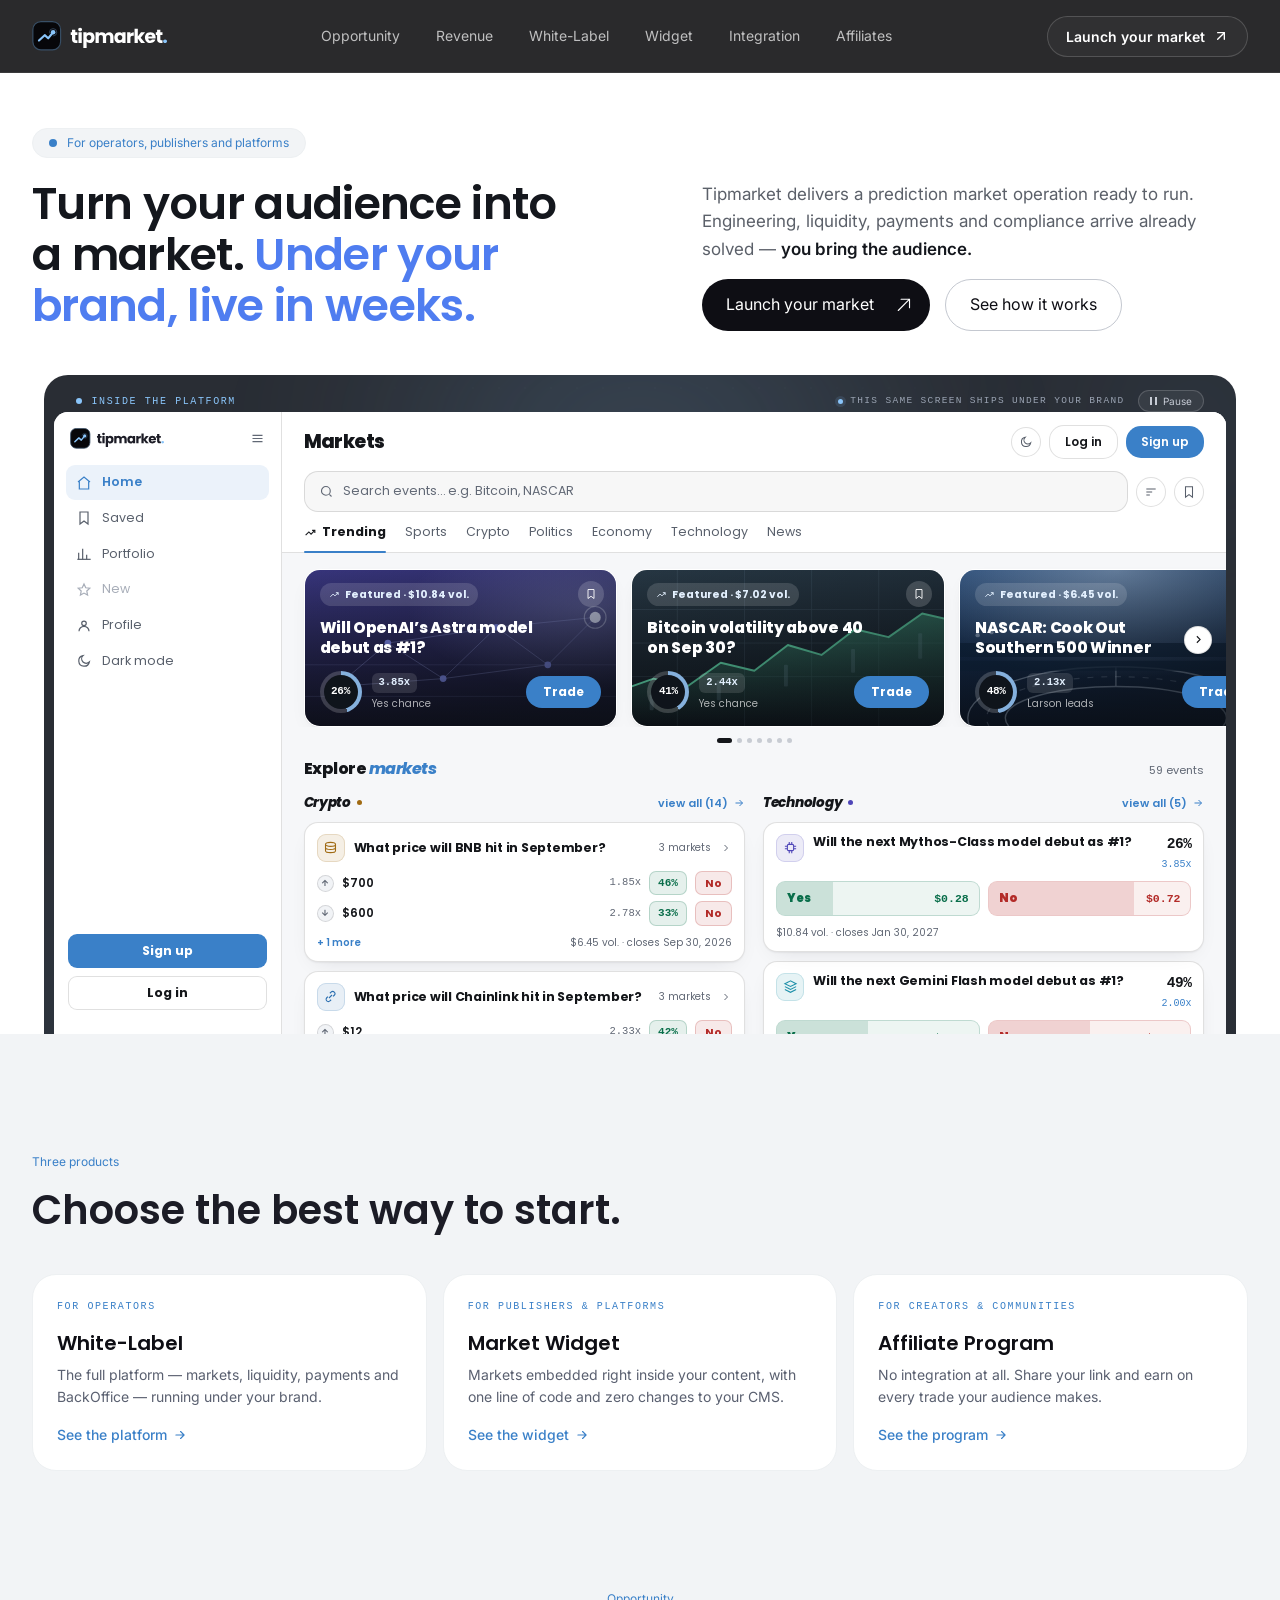
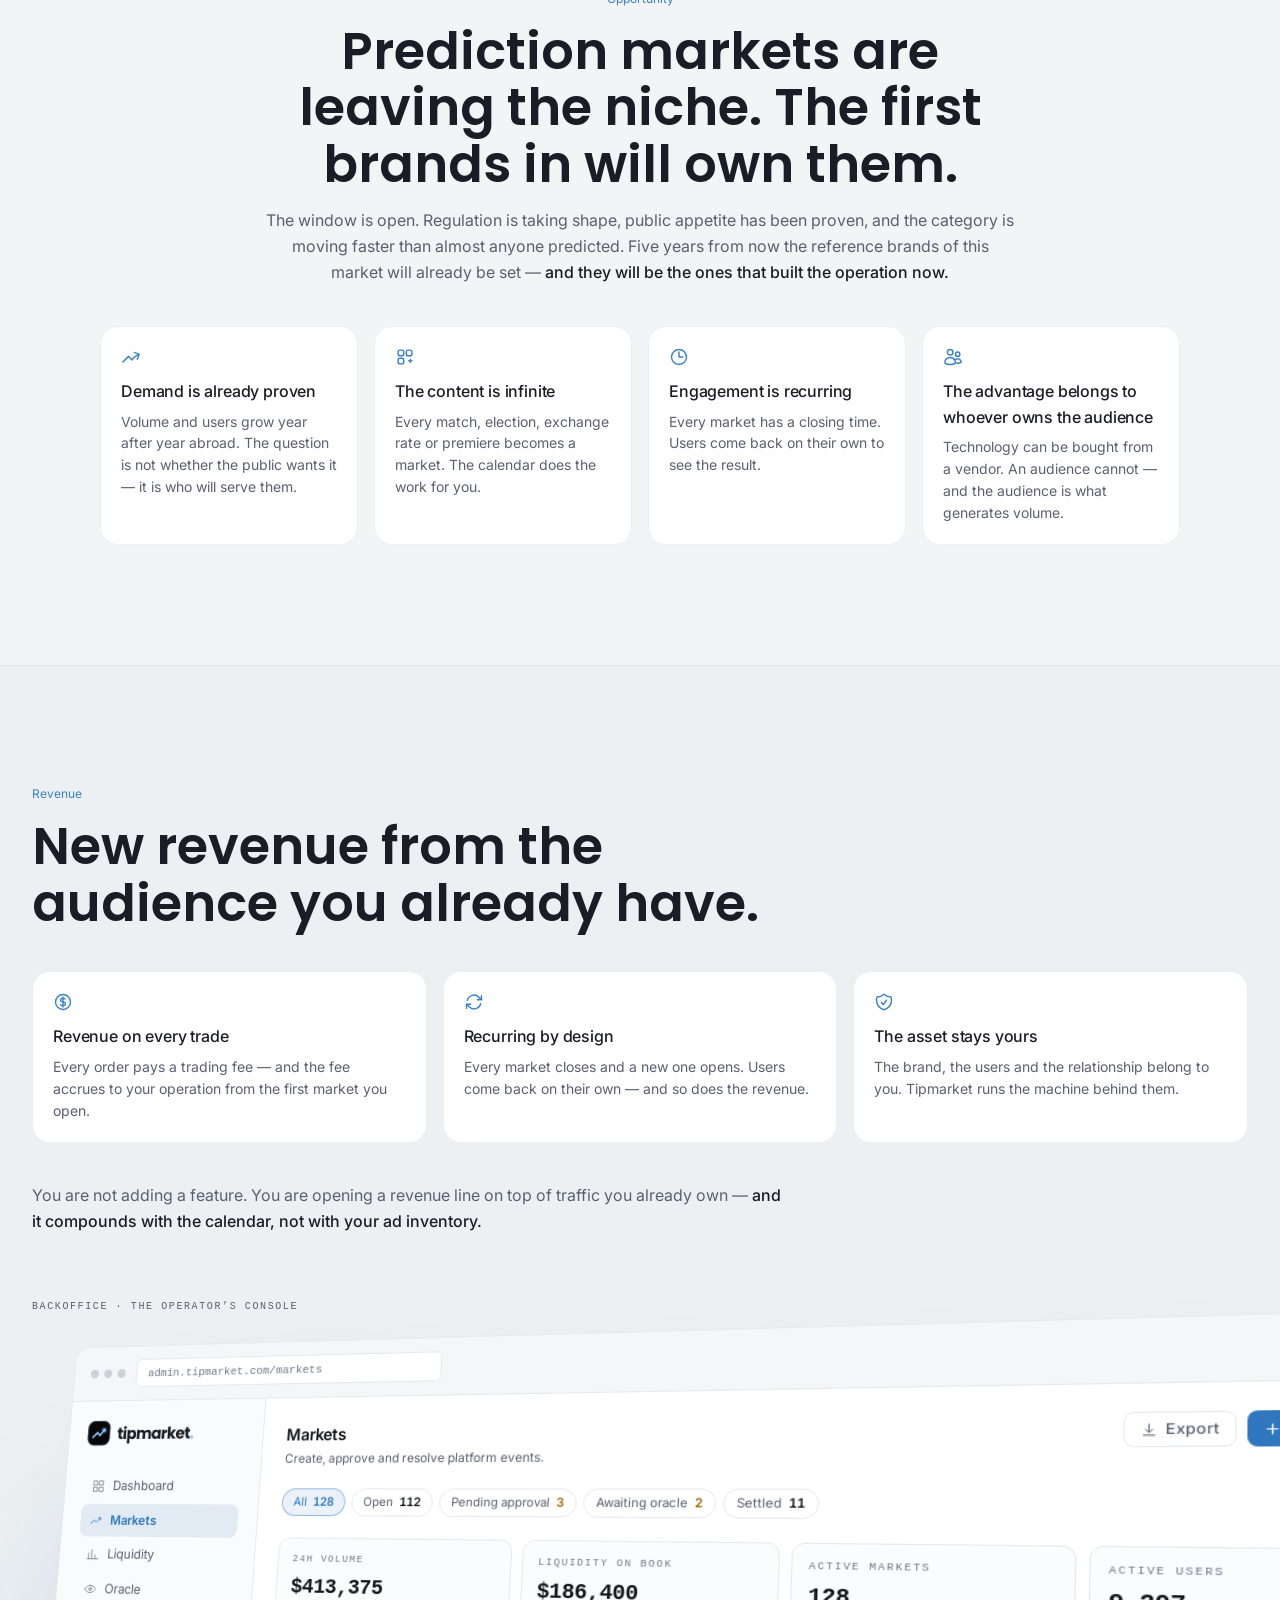
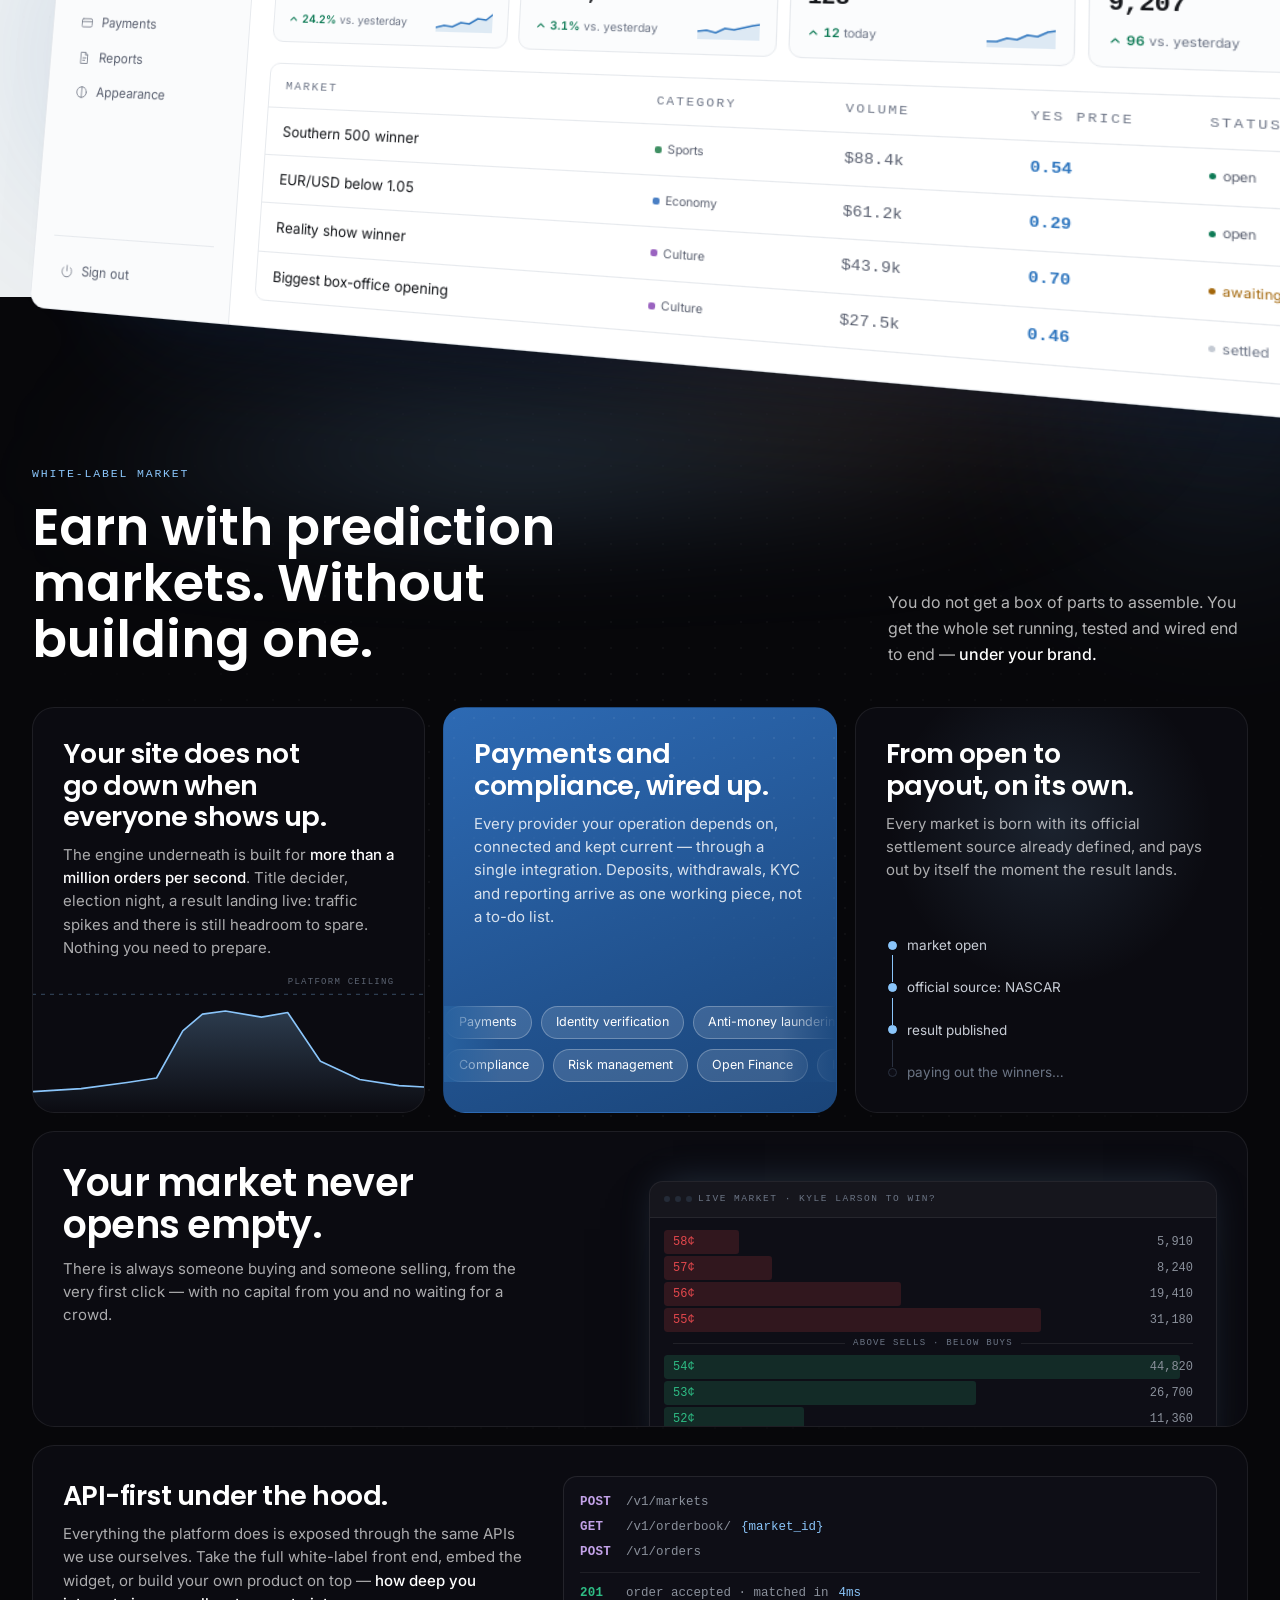
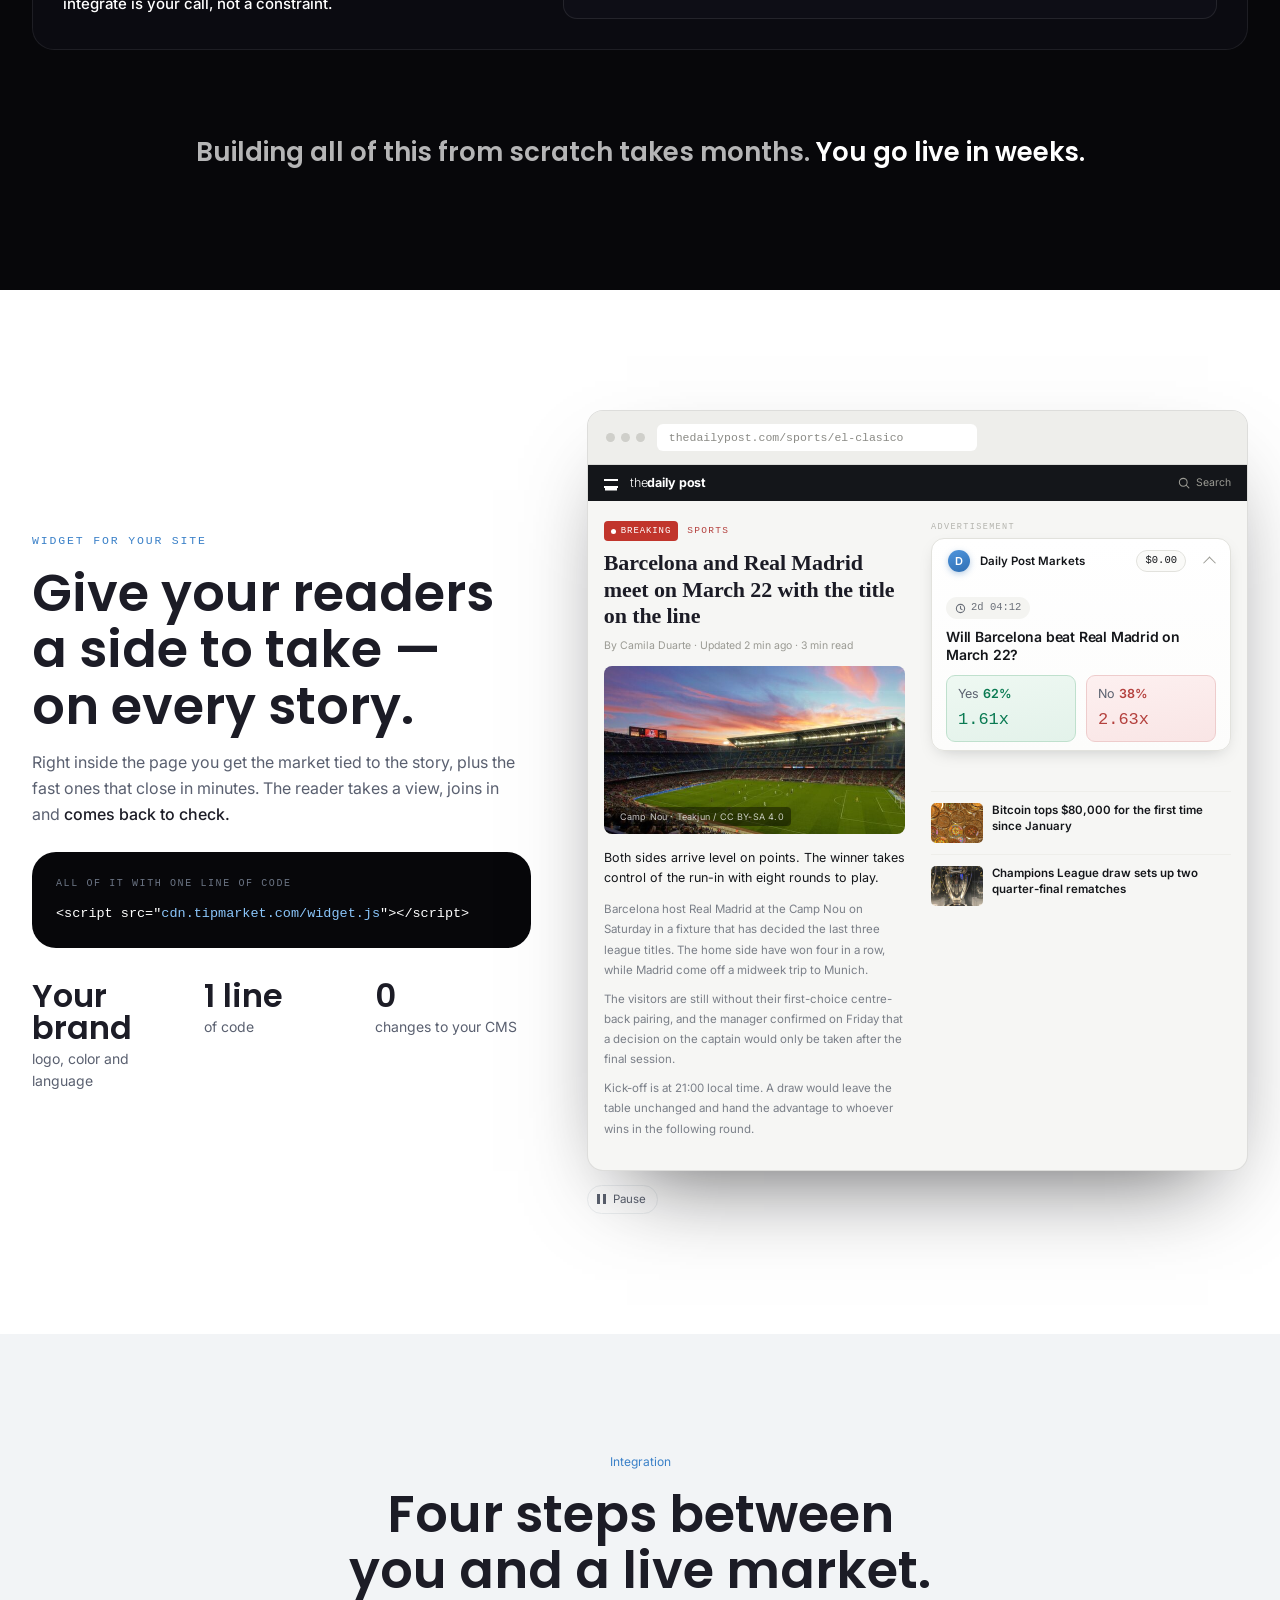
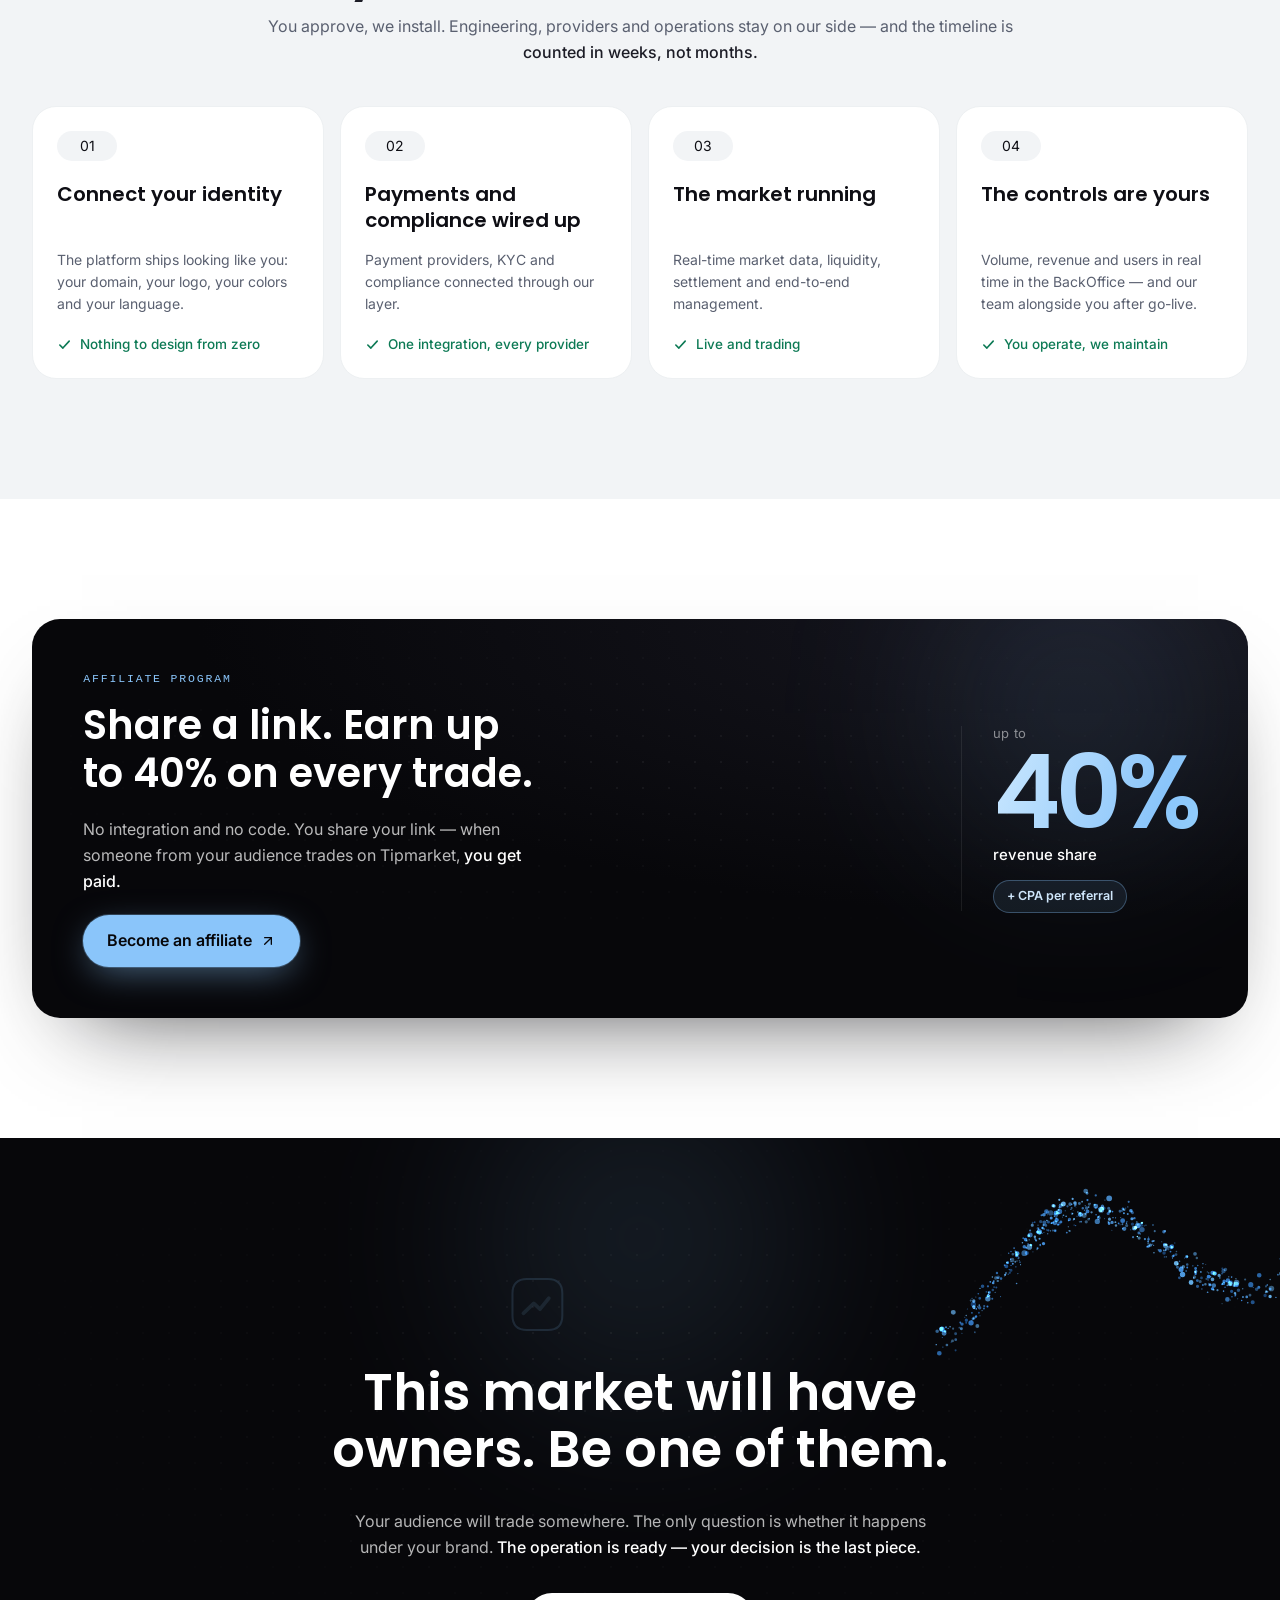
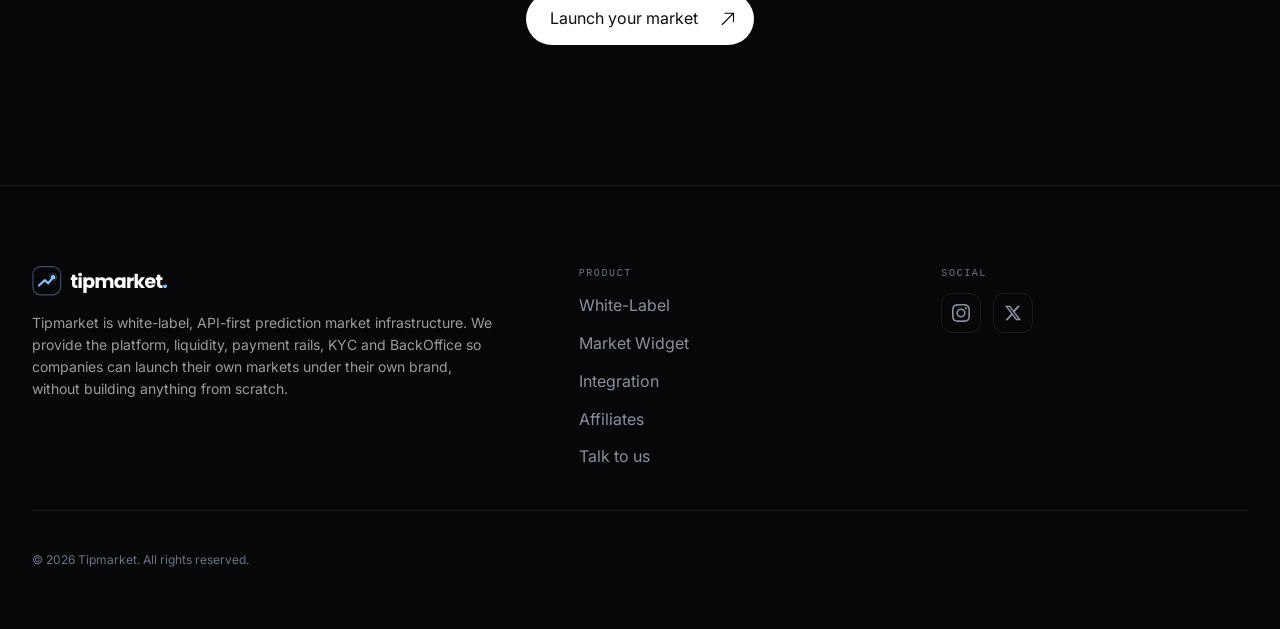
==== index.html @ d1e96ba6 "Make the quick trade the card's back face, and flip it Two things wrong, both of my making.  It was " ====
<!DOCTYPE html>
<html lang="en" data-page="home">
<head>
<meta charset="utf-8">
<meta name="viewport" content="width=device-width, initial-scale=1.0">
<title>Tipmarket — Turn your audience into a market, under your brand</title>
<meta name="description" content="Tipmarket is white-label, API-first prediction market infrastructure. Platform, liquidity, payments, KYC and BackOffice ready for you to launch your own markets under your brand.">
<meta name="theme-color" content="#07070a">
<link rel="icon" href="assets/logo-mark.svg" type="image/svg+xml">
<link rel="alternate icon" href="assets/logo-mark.png">

<!-- ═══════════════════════════════════════════════════════════════════
     RUNTIME — the exact assets the design system ships with
     · Tailwind 3.4.17  · Plus Jakarta Sans  · Multima (base.css)
     · base.css / base.js  (.cta-btn .btn-outline .label
       [data-reveal] .hiw-glow-* pills-left/right)
   ═══════════════════════════════════════════════════════════════════ -->
<script src="assets/tailwind.js"></script>
<link rel="preconnect" href="https://fonts.googleapis.com">
<link rel="preconnect" href="https://fonts.gstatic.com" crossorigin>
<link rel="stylesheet" href="assets/fonts.css">
<!-- tipografia 1:1 com o artefato v2 (Poppins nos titulos, Inter nos textos) — mesma dupla da quebra 1, agora cobrindo a pagina inteira -->
<link rel="stylesheet" href="https://fonts.googleapis.com/css2?family=Poppins:wght@500;600;700;800&family=Inter:wght@400;500;600&display=swap">
<script>
  tailwind.config = {
    theme: {
      extend: {
        colors: {
          void:   '#0e0e14',
          ink:    '#1c1c26',
          signal: '#3a80c8',
          slate:  '#5a6070',
          haze:   '#f2f4f6',
          cloud:  '#edf0f2',
          stone:  '#c4c8d0',
          sky:    '#7eb8e8',
          mist:   '#c2daf0',
          frost:  '#e8f2fa',
          deep:   '#1a3a5c',
          ember:  '#e8904a',
          abyss:  '#07070a',
          beam:   '#8ac5fa',
          steel:  '#384f66',
          yes:    '#2ebd85',
          no:     '#e5484d'
        },
        fontFamily: {
          display: ['Poppins', 'Inter', 'Arial', 'sans-serif'],
          body:    ['Inter', '-apple-system', '"Segoe UI"', 'Roboto', 'Arial', 'sans-serif']
        }
      }
    }
  }
</script>
<link rel="stylesheet" href="assets/base.css">
<link rel="stylesheet" href="assets/site.css">
</head>
<body class="font-body">

<!-- ═══════════════════════════════════════════════════════════════════
     RAIL — rente às bordas sobre o fundo abyss. A orientação já correu
     nos numerais 01..05, os mesmos com que a página numera as quebras;
     eles saíram e o indicador de posição agora é só o rótulo: o da
     seção em que você está fica branco e ganha um fio embaixo. A
     profundidade de rolagem continua na aresta de baixo.
   ═══════════════════════════════════════════════════════════════════ -->
<header class="tm-topbar">
<div class="tm-topbar-inner max-w-[1280px] mx-auto px-6 md:px-8 flex items-center justify-between gap-6">
  <a class="tm-logo" href="index.html">
    <img src="assets/logo-white.svg" alt="Tipmarket" width="234" height="52">
  </a>

  <!-- o vão caiu de 8/10 para 6/9: com seis itens a fileira somava mais
       que os 960px úteis em 1024px exatos e o último saía por baixo da
       CTA. O scroll-spy monta os alvos a partir dos próprios hrefs
       (initTopbar em site.js), então o item novo se acende sozinho. -->
  <nav class="hidden lg:flex items-center gap-6 xl:gap-9 font-body" aria-label="Sections">
    <a class="tm-navlink" href="#opportunity"><span class="tm-navlink-label">Opportunity</span></a>
    <a class="tm-navlink" href="#revenue"><span class="tm-navlink-label">Revenue</span></a>
    <a class="tm-navlink" href="#b2b"><span class="tm-navlink-label">White-Label</span></a>
    <a class="tm-navlink" href="#widget"><span class="tm-navlink-label">Widget</span></a>
    <a class="tm-navlink" href="#integration"><span class="tm-navlink-label">Integration</span></a>
    <a class="tm-navlink" href="#affiliates"><span class="tm-navlink-label">Affiliates</span></a>
  </nav>

  <div class="flex items-center gap-3 flex-shrink-0">
    <a class="tm-railcta font-body group" href="contact.html">
      Launch your market
      <svg class="h-4 w-4 transition-transform duration-200 group-hover:-translate-y-0.5 group-hover:translate-x-0.5" fill="none" stroke="currentColor" stroke-width="2" stroke-linecap="round" stroke-linejoin="round" viewBox="0 0 24 24" aria-hidden="true"><path d="M7 17 17 7"></path><path d="M7 7h10v10"></path></svg>
    </a>
    <button id="hamburger" aria-label="Menu" class="lg:hidden flex items-center justify-center w-10 h-10 -mr-2">
      <img id="icon-bars" src="assets/icon-menu.svg" alt="Menu" class="w-5 h-5 brightness-0 invert">
      <svg id="icon-close" class="w-5 h-5 text-white hidden" fill="currentColor" viewBox="0 0 20 20" xmlns="http://www.w3.org/2000/svg"><path d="M6.28 5.22a.75.75 0 0 0-1.06 1.06L8.94 10l-3.72 3.72a.75.75 0 1 0 1.06 1.06L10 11.06l3.72 3.72a.75.75 0 1 0 1.06-1.06L11.06 10l3.72-3.72a.75.75 0 0 0-1.06-1.06L10 8.94 6.28 5.22Z"></path></svg>
    </button>
  </div>
</div>
<span class="tm-progress" id="tm-progress" aria-hidden="true"></span>
</header>

<!-- overflow-y-auto porque o sheet passou a ter sete linhas: sete × 78px
     mais os 112px de pt não cabem em telefone curto, e sem rolagem quem
     ficava para fora era justamente o CTA no pé. -->
<div id="mobile-menu" class="fixed inset-0 z-40 flex-col pt-28 px-6 gap-0 overflow-y-auto">
  <a class="tm-sheet-item" href="#opportunity" onclick="closeMobileMenu()"><span class="tm-sheet-label">Opportunity</span></a>
  <a class="tm-sheet-item" href="#revenue" onclick="closeMobileMenu()"><span class="tm-sheet-label">Revenue</span></a>
  <a class="tm-sheet-item" href="#b2b" onclick="closeMobileMenu()"><span class="tm-sheet-label">White-Label</span></a>
  <a class="tm-sheet-item" href="#widget" onclick="closeMobileMenu()"><span class="tm-sheet-label">Widget</span></a>
  <a class="tm-sheet-item" href="#integration" onclick="closeMobileMenu()"><span class="tm-sheet-label">Integration</span></a>
  <a class="tm-sheet-item" href="#affiliates" onclick="closeMobileMenu()"><span class="tm-sheet-label">Affiliates</span></a>
  <a class="tm-sheet-item" href="contact.html"><span class="tm-sheet-label v2-shiny">Launch your market</span></a>
</div>


<!-- ═══════════════════════════════════════════════════════════════════
     QUEBRA 1 · HERO — Pattern A (hero split, baseline-locked)
   ═══════════════════════════════════════════════════════════════════ -->
<section id="hero" class="relative w-full overflow-hidden bg-white">
<div class="max-w-[1280px] mx-auto px-6 md:px-8 flex flex-col relative z-10 w-full" style="padding-top:128px;">

  <div class="flex flex-col lg:flex-row gap-10 lg:gap-[80px] xl:gap-[124px] items-start lg:items-end">
    <div class="flex-1 flex flex-col gap-5">
      <span class="inline-flex items-center gap-2.5 self-start px-4 py-1.5 rounded-full border border-cloud bg-haze">
        <span class="ds-dot" style="background:#3a80c8;"></span>
        <span class="label">For operators, publishers and platforms</span>
      </span>
      <!-- sem nbsp: os dois "under your brand" travados por espaço fixo
           forçavam um trecho de 336px que não quebra. Isso cabe do desktop
           a ~384px, mas abaixo disso ele empurra a frase para fora da tela
           — sem barra de rolagem, porque o body corta com overflow-x:hidden.
           O trecho some inteiro em telas pequenas.
           text-wrap:balance já resolve a quebra sozinho, sem viúva. -->
      <h1 class="tm-hero-h1" style="text-wrap:balance;">
        Turn your audience into a market. <span class="hl">Under your brand, live in weeks.</span>
      </h1>
    </div>

    <div class="flex-1 flex flex-col gap-4">
      <p class="tm-hero-lede">
        Tipmarket delivers a prediction market operation ready to run.
        Engineering, liquidity, payments and compliance arrive already solved —
        <b>you bring the audience.</b>
      </p>
      <div class="flex flex-col md:flex-row gap-3 md:gap-[15px]">
        <a class="cta-btn flex items-center justify-center gap-3 bg-void text-white font-body text-[16px] leading-[1.62] pl-6 pr-2 h-[52px] rounded-full w-full md:w-auto" href="contact.html">
          Launch your market
          <span class="cta-icon"><img src="assets/icon-arrow-up-right.svg" alt="" class="w-[18px] h-[18px]"></span>
        </a>
        <a class="btn-outline flex items-center justify-center border border-stone text-void font-body text-[16px] leading-[1.62] px-6 h-[52px] rounded-full w-full md:w-auto" href="#integration">
          See how it works
        </a>
      </div>
    </div>
  </div>
</div>

<!-- 1.3 — o quadro: a frase virando demonstração.
     A tela real do produto (demo.372.one) no tema light, em escala 1:1.
     Ela não termina: é cortada em reta pela base do palco e a Quebra 2
     sobe por cima dela. Um fade diria "acabou aqui" — e o meu dizia isso
     justamente em cima do Sim/Não. Corte duro mais sobreposição diz
     "continua", que é o que a página de um produto realmente faz.

     O quadro roda a instância da própria Tipmarket: logo no lugar da
     marca e um azul só. Antes ele trocava de identidade a cada poucos
     segundos para encenar o white-label, e a legenda acima falava de
     "qualquer marca" porque a tela mostrava isso acontecendo. Sem a
     troca, a legenda passou a carregar a promessa em palavra — a
     imagem mostra o produto, a linha ao lado diz de quem ele pode ser.

     O que continua vivo são os números: preços, porcentagens e a rosca
     dos Featured andam sozinhos. É o que separa "produto rodando" de
     "captura de tela", e não depende de trocar de marca para existir. -->
<div class="tm-stage">
  <div class="tm-bezel">
    <div class="v2-aurora" aria-hidden="true" style="left:50%;margin-left:-520px;top:-180px;width:1040px;height:460px;opacity:.75;"></div>
    <div class="v2-aurora" aria-hidden="true" style="left:-220px;bottom:-200px;width:520px;height:520px;opacity:.28;"></div>
    <div class="v2-aurora" aria-hidden="true" style="right:-220px;top:-220px;width:520px;height:520px;opacity:.26;"></div>
    <div class="v2-grid-bg" aria-hidden="true"></div>

    <div class="tm-banner-head relative z-10">
      <span class="inline-flex items-center gap-2.5 tm-mono tm-eyebrow" style="color:#8ac5fa;font-size:10px;">
        <span class="ds-dot" style="width:6px;height:6px;"></span>Inside the platform
      </span>
      <!-- O controle mora aqui, e não sob o palco: embaixo dele a Quebra
           1.5 sobe 62px por cima (.tm-overlap) e engolia o botão — e a
           linha extra ainda roubava do corte a altura que ela ocupava.
           Na barra da moldura ele fica fora do quadro e sempre visível,
           que é o que o mesmo botão faz na Quebra 4. -->
      <span class="tm-banner-right">
        <span class="tm-banner-note tm-mono" aria-hidden="true">
          <i class="tm-banner-live"></i>this same screen ships under your brand
        </span>
        <button type="button" class="tm-app-ctl" id="tm-app-ctl" aria-label="Pause the walkthrough">
          <span>Pause</span>
        </button>
      </span>
    </div>

    <span class="sr-only">Silent looping walkthrough of the Tipmarket platform in the light theme, carrying Tipmarket’s own brand. It follows one user end to end: a passwordless log in with a six-digit code, a deposit that funds the balance, a quick trade taken straight from a market card, the full event screen with its price chart and order book, an order placed and filled, and finally the profile and the portfolio showing the open position. The sidebar, the header title and the balance persist across the journey. Yes is always green and No is always red.</span>

    <div class="tm-screen">
      <div class="tm-surface" aria-hidden="true">

      <!-- ── barra lateral ─────────────────────────────────────────── -->
      <aside class="tm-side">
        <div class="tm-side-brand">
          <img class="tm-side-logo" src="assets/logo-dark.svg" alt="" width="234" height="52">
          <span class="tm-side-burger">
            <svg viewBox="0 0 24 24" fill="none" stroke="currentColor" stroke-width="1.9"><path d="M4 7h16M4 12h16M4 17h16"/></svg>
          </span>
        </div>
        <nav class="tm-side-nav">
          <span class="tm-side-item is-on" data-nav="home">
            <svg viewBox="0 0 24 24" fill="none" stroke="currentColor" stroke-width="1.8"><path d="M3 10.5 12 3l9 7.5"/><path d="M5 9.5V21h14V9.5"/></svg><i>Home</i>
          </span>
          <span class="tm-side-item" data-nav="saved">
            <svg viewBox="0 0 24 24" fill="none" stroke="currentColor" stroke-width="1.8"><path d="M6 3h12v18l-6-4.5L6 21z"/></svg><i>Saved</i>
          </span>
          <span class="tm-side-item" data-nav="portfolio">
            <svg viewBox="0 0 24 24" fill="none" stroke="currentColor" stroke-width="1.8"><path d="M4 20V10"/><path d="M10 20V4"/><path d="M16 20v-7"/><path d="M22 20H2"/></svg><i>Portfolio</i>
          </span>
          <span class="tm-side-item is-dim">
            <svg viewBox="0 0 24 24" fill="none" stroke="currentColor" stroke-width="1.8"><path d="m12 3 2.6 5.6 6.1.8-4.5 4.2 1.2 6-5.4-3-5.4 3 1.2-6L3.3 9.4l6.1-.8z"/></svg><i>New</i>
          </span>
          <span class="tm-side-item" data-nav="profile">
            <svg viewBox="0 0 24 24" fill="none" stroke="currentColor" stroke-width="1.8"><circle cx="12" cy="8" r="3.4"/><path d="M4.5 20a7.5 7.5 0 0 1 15 0"/></svg><i>Profile</i>
          </span>
          <span class="tm-side-item">
            <svg viewBox="0 0 24 24" fill="none" stroke="currentColor" stroke-width="1.8"><path d="M20 13.5A8 8 0 1 1 10.5 4a6.5 6.5 0 0 0 9.5 9.5z"/></svg><i>Dark mode</i>
          </span>
        </nav>

        <!-- o produto ganhou os dois botões no pé da barra. O Sign up é
             o segundo lugar da tela onde a marca se pinta sozinha, então
             ele entra no repaint junto com o do cabeçalho.

             Depois do login este par sai e entra o rodapé de dinheiro:
             é de onde o depósito nasce no produto, e é o que o filme
             precisa ter à mão no segundo passo da jornada. -->
        <div class="tm-side-auth">
          <span class="tm-side-signup">Sign up</span>
          <span class="tm-side-login">Log in</span>
        </div>
        <div class="tm-side-money">
          <em>Available balance</em>
          <b id="tm-app-side-bal">$0.00</b>
          <div class="tm-money-btns">
            <span class="tm-money-dep" id="tm-app-dep">Deposit</span>
            <span class="tm-money-wd">Withdraw</span>
          </div>
        </div>
      </aside>

      <!-- ── coluna principal ──────────────────────────────────────── -->
      <div class="tm-main">

        <!-- A moldura é o que segura o filme. O título troca por cena e
             ganha a volta quando a cena é filha de outra; o par Log
             in/Sign up cede o lugar ao saldo depois do login. Nada disso
             é desenho de cada tela: é um só, mudando de estado. -->
        <div class="tm-main-head" id="tm-app-head">
          <span class="tm-app-back">
            <svg viewBox="0 0 24 24" fill="none" stroke="currentColor" stroke-width="2.2" stroke-linecap="round" stroke-linejoin="round"><path d="m14 6-6 6 6 6"/></svg>
          </span>
          <span class="tm-main-title" id="tm-app-title">Markets</span>
          <span class="tm-icon-btn">
            <svg viewBox="0 0 24 24" fill="none" stroke="currentColor" stroke-width="1.8"><path d="M20 13.5A8 8 0 1 1 10.5 4a6.5 6.5 0 0 0 9.5 9.5z"/></svg>
          </span>
          <span class="tm-app-anon">
            <span class="tm-btn-ghost">Log in</span>
            <span class="tm-btn-brand">Sign up</span>
          </span>
          <span class="tm-app-bal" id="tm-app-bal">
            <span class="tm-app-bal-txt">
              <em>Balance</em>
              <b id="tm-app-bal-v">$0.00</b>
            </span>
            <i>+</i>
          </span>
        </div>

        <!-- ── as cenas ────────────────────────────────────────────
             A Home é a que já existia; as outras entram abaixo dela, no
             mesmo palco, e o diretor (initAppDemo em site.js) troca qual
             está em cena. -->
        <div class="tm-app-scenes">

        <div class="tm-app-scene is-on" data-scene="home">
        <div class="tm-search-row">
          <div class="tm-search">
            <svg viewBox="0 0 24 24" fill="none" stroke="currentColor" stroke-width="1.8"><circle cx="11" cy="11" r="7"/><path d="m20 20-3.4-3.4"/></svg>
            Search events… e.g. Bitcoin, NASCAR
          </div>
          <span class="tm-icon-btn">
            <svg viewBox="0 0 24 24" fill="none" stroke="currentColor" stroke-width="1.8"><path d="M4 7h16M4 12h10M4 17h6"/></svg>
          </span>
          <span class="tm-icon-btn">
            <svg viewBox="0 0 24 24" fill="none" stroke="currentColor" stroke-width="1.8"><path d="M6 3h12v18l-6-4.5L6 21z"/></svg>
          </span>
        </div>

        <!-- as categorias têm cor própria e fixa: são semântica do produto,
             não identidade do operador -->
        <nav class="tm-tabs">
          <span class="tm-tab is-on">
            <svg viewBox="0 0 24 24" fill="none" stroke="currentColor" stroke-width="2"><path d="M3 17l6-6 4 4 7-7"/><path d="M15 8h5v5"/></svg>Trending
          </span>
          <span class="tm-tab">Sports</span>
          <span class="tm-tab">Crypto</span>
          <span class="tm-tab">Politics</span>
          <span class="tm-tab">Economy</span>
          <span class="tm-tab">Technology</span>
          <span class="tm-tab">News</span>
        </nav>

        <!-- ── cards Featured — o trilho premium acima de Explore ────
             O produto passou a rodar uma imagem de fundo ligada ao
             evento em cada card, e a antiga marca-d'água de globo virou
             a mesma coisa para todos eles. Aqui o fundo é vetorial e
             desenhado por evento: o mock inteiro é vetor feito à mão,
             então trocar por foto exigiria hospedar imagem e não deixaria
             o quadro mais verdadeiro. Se as fotos do produto entrarem em
             assets/, cada .tm-fcard-art vira um background-image.

             Os três têm arte. O estado claro do .tm-fcard continua no CSS
             porque é real — evento sem imagem cai no fundo do tema — mas
             não é o que a fileira mostra.                             -->
        <div class="tm-feat">

          <article class="tm-fcard tm-fcard--dark">
            <!-- rede de nós com um aceso: o mercado pergunta quem estreia
                 em #1, e o desenho mostra um ponto destacado no meio dos
                 outros. Abstrato de propósito — a marca citada no título
                 não entra como logo aqui pela mesma razão que escudo de
                 clube não entrava: reproduzir marca alheia no material
                 de venda sugere licenciamento que não existe. -->
            <svg class="tm-fcard-art" viewBox="0 0 340 158" preserveAspectRatio="xMidYMid slice" aria-hidden="true">
              <defs>
                <linearGradient id="tmArtA" x1="0" y1="0" x2="0" y2="1">
                  <stop offset="0" stop-color="#3a3782"/><stop offset="1" stop-color="#101020"/>
                </linearGradient>
                <radialGradient id="tmArtAg" cx="88%" cy="24%" r="54%">
                  <stop offset="0" stop-color="#b9c2ff" stop-opacity=".32"/>
                  <stop offset="1" stop-color="#b9c2ff" stop-opacity="0"/>
                </radialGradient>
              </defs>
              <rect width="340" height="158" fill="url(#tmArtA)"/>
              <rect width="340" height="158" fill="url(#tmArtAg)"/>
              <g stroke="#aeb8ff" stroke-width="1" opacity=".14" fill="none">
                <path d="M0 128h340"/><path d="M0 96h340"/>
              </g>
              <g stroke="#aeb8ff" stroke-width="1" opacity=".3" fill="none">
                <path d="M44 118 96 74 152 110 206 58 258 96 306 48"/>
                <path d="M44 118 152 110 258 96"/>
                <path d="M96 74 206 58 306 48"/>
              </g>
              <g fill="#7d88e8" opacity=".92">
                <circle cx="44" cy="118" r="3.4"/><circle cx="96" cy="74" r="3.4"/>
                <circle cx="152" cy="110" r="3.4"/><circle cx="206" cy="58" r="3.4"/>
                <circle cx="258" cy="96" r="3.4"/>
              </g>
              <circle cx="306" cy="48" r="11" fill="none" stroke="#dfe4ff" stroke-width="1.2" opacity=".45"/>
              <circle cx="306" cy="48" r="5.6" fill="#dfe4ff"/>
            </svg>
            <span class="tm-feat-pill">
              <svg viewBox="0 0 24 24" fill="none" stroke="currentColor" stroke-width="2"><path d="M3 17l6-6 4 4 7-7"/><path d="M15 8h5v5"/></svg>Featured · $10.84 vol.
            </span>
            <span class="tm-feat-save">
              <svg viewBox="0 0 24 24" fill="none" stroke="currentColor" stroke-width="1.8"><path d="M6 3h12v18l-6-4.5L6 21z"/></svg>
            </span>
            <h3 class="tm-fcard-q">Will OpenAI’s Astra model debut as #1?</h3>
            <div class="tm-fcard-foot">
              <span class="tm-gauge" id="tm-gauge-1">
                <i class="tm-mono" data-tick="26" data-pair="f1" data-arc="tm-gauge-1" data-suffix="%">26%</i>
              </span>
              <span class="tm-fcard-meta">
                <span class="tm-mult tm-mono">3.85x</span>
                <span class="tm-fcard-cap">Yes chance</span>
              </span>
              <span class="tm-fcard-cta">Trade</span>
            </div>
          </article>

          <article class="tm-fcard tm-fcard--dark">
            <svg class="tm-fcard-art" viewBox="0 0 340 158" preserveAspectRatio="xMidYMid slice" aria-hidden="true">
              <defs>
                <linearGradient id="tmArtC" x1="0" y1="0" x2="0" y2="1">
                  <stop offset="0" stop-color="#283946"/><stop offset="1" stop-color="#0c1116"/>
                </linearGradient>
                <linearGradient id="tmArtCf" x1="0" y1="0" x2="0" y2="1">
                  <stop offset="0" stop-color="#4fd39a" stop-opacity=".42"/>
                  <stop offset="1" stop-color="#4fd39a" stop-opacity="0"/>
                </linearGradient>
              </defs>
              <rect width="340" height="158" fill="url(#tmArtC)"/>
              <g stroke="#9dc0d6" stroke-width=".8" opacity=".15">
                <path d="M0 40h340M0 74h340M0 108h340"/>
                <path d="M58 0v158M126 0v158M194 0v158M262 0v158"/>
              </g>
              <path d="M0 122 34 110 68 118 102 94 136 102 170 76 204 86 238 60 272 68 306 44 340 52 340 158 0 158Z" fill="url(#tmArtCf)"/>
              <path d="M0 122 34 110 68 118 102 94 136 102 170 76 204 86 238 60 272 68 306 44 340 52" fill="none" stroke="#63e3b0" stroke-width="2" stroke-linejoin="round" stroke-linecap="round" opacity=".9"/>
              <g fill="#9dc0d6" opacity=".2">
                <rect x="30" y="126" width="4" height="16" rx="1"/>
                <rect x="98" y="112" width="4" height="20" rx="1"/>
                <rect x="166" y="96" width="4" height="22" rx="1"/>
                <rect x="234" y="80" width="4" height="24" rx="1"/>
                <rect x="302" y="64" width="4" height="26" rx="1"/>
              </g>
            </svg>
            <span class="tm-feat-pill">
              <svg viewBox="0 0 24 24" fill="none" stroke="currentColor" stroke-width="2"><path d="M3 17l6-6 4 4 7-7"/><path d="M15 8h5v5"/></svg>Featured · $7.02 vol.
            </span>
            <span class="tm-feat-save">
              <svg viewBox="0 0 24 24" fill="none" stroke="currentColor" stroke-width="1.8"><path d="M6 3h12v18l-6-4.5L6 21z"/></svg>
            </span>
            <h3 class="tm-fcard-q">Bitcoin volatility above 40 on Sep 30?</h3>
            <div class="tm-fcard-foot">
              <span class="tm-gauge" id="tm-gauge-2">
                <i class="tm-mono" data-tick="41" data-pair="f2" data-arc="tm-gauge-2" data-suffix="%">41%</i>
              </span>
              <span class="tm-fcard-meta">
                <span class="tm-mult tm-mono">2.44x</span>
                <span class="tm-fcard-cap">Yes chance</span>
              </span>
              <span class="tm-fcard-cta">Trade</span>
            </div>
          </article>

          <article class="tm-fcard tm-fcard--dark">
            <svg class="tm-fcard-art" viewBox="0 0 340 158" preserveAspectRatio="xMidYMid slice" aria-hidden="true">
              <defs>
                <linearGradient id="tmArtB" x1="0" y1="0" x2="0" y2="1">
                  <stop offset="0" stop-color="#1b3f6e"/><stop offset="1" stop-color="#0a1220"/>
                </linearGradient>
                <radialGradient id="tmArtBl" cx="50%" cy="0%" r="70%">
                  <stop offset="0" stop-color="#cfe6ff" stop-opacity=".5"/>
                  <stop offset="1" stop-color="#cfe6ff" stop-opacity="0"/>
                </radialGradient>
              </defs>
              <rect width="340" height="158" fill="url(#tmArtB)"/>
              <rect width="340" height="158" fill="url(#tmArtBl)"/>
              <!-- o campo virou oval de autódromo, e é quase a mesma
                   geometria: a elipse de fora continua sendo a borda, a
                   do meio deixou de ser o círculo central e virou o
                   miolo da pista, e a linha de meio-campo virou a linha
                   de chegada, cruzando a faixa no topo. Arquibancada e
                   refletores servem aos dois. -->
              <g fill="none" stroke="#d5e4f5" stroke-width="1.4" opacity=".42">
                <ellipse cx="170" cy="150" rx="150" ry="52"/>
                <ellipse cx="170" cy="150" rx="112" ry="32"/>
                <path d="M170 98v20"/>
              </g>
              <ellipse cx="170" cy="150" rx="131" ry="42" fill="none" stroke="#d5e4f5"
                       stroke-width="1.2" stroke-dasharray="6 8" opacity=".22"/>
              <g fill="#0c2038" opacity=".75">
                <path d="M0 74h340v14H0z"/><path d="M0 92h340v10H0z"/>
              </g>
              <g fill="#e9f3ff" opacity=".38">
                <circle cx="30" cy="66" r="2.2"/><circle cx="44" cy="63" r="2.2"/>
                <circle cx="296" cy="66" r="2.2"/><circle cx="310" cy="63" r="2.2"/>
              </g>
            </svg>
            <span class="tm-feat-pill">
              <svg viewBox="0 0 24 24" fill="none" stroke="currentColor" stroke-width="2"><path d="M3 17l6-6 4 4 7-7"/><path d="M15 8h5v5"/></svg>Featured · $6.45 vol.
            </span>
            <span class="tm-feat-save">
              <svg viewBox="0 0 24 24" fill="none" stroke="currentColor" stroke-width="1.8"><path d="M6 3h12v18l-6-4.5L6 21z"/></svg>
            </span>
            <h3 class="tm-fcard-q">NASCAR: Cook Out Southern 500 Winner</h3>
            <div class="tm-fcard-foot">
              <span class="tm-gauge" id="tm-gauge-3">
                <i class="tm-mono" data-tick="47" data-pair="f3" data-arc="tm-gauge-3" data-suffix="%">47%</i>
              </span>
              <span class="tm-fcard-meta">
                <span class="tm-mult tm-mono">2.13x</span>
                <span class="tm-fcard-cap">Larson leads</span>
              </span>
              <span class="tm-fcard-cta">Trade</span>
            </div>
          </article>

          <span class="tm-feat-next">
            <svg viewBox="0 0 24 24" fill="none" stroke="currentColor" stroke-width="2"><path d="m9 6 6 6-6 6"/></svg>
          </span>
        </div>

        <div class="tm-dots"><i class="is-on"></i><i></i><i></i><i></i><i></i><i></i><i></i></div>

        <div class="tm-explore">
          <span class="tm-explore-t">Explore <i data-brandword>markets</i></span>
          <span class="tm-explore-n">59 events</span>
        </div>

        <!-- Explore deixou de ser uma grade uniforme. O produto agora
             divide por categoria em colunas, cada uma com "view all", e
             usa dois tipos de card: evento agrupado, com uma linha por
             resultado possível, e mercado binário, com as duas faixas de
             preço. Os dois estão aqui porque a diferença entre eles é o
             argumento da seção — "todo mercado que seu cliente deseja"
             cobre desde jogo com três resultados até sim/não.

             A nota antiga dizia que o produto renderizava linhas de
             largura cheia e que o mock mostrava de propósito um desenho
             melhor. Isso deixou de ser verdade: o produto chegou lá.

             O ícone de cada card carrega a cor fixa da categoria
             (--cat-*). São elas que não se movem quando a marca se
             repinta.                                                 -->
        <div class="tm-cols">

          <!-- Cada evento leva o seu próprio ícone, não o da categoria:
               é o que faz uma lista de mercados parecer uma lista de
               coisas e não de rótulos. O rótulo da categoria continua
               existindo, no cabeçalho da coluna.

               Escudo de clube e logo de empresa ficam de fora de
               propósito. São marcas registradas, e reproduzi-las no
               material de venda da Tipmarket sugere um licenciamento
               que não existe.

               Os concorrentes tiveram uma passagem pintados nas cores do time;
               em avatar de 17px a cor virou bolinha berrante e roubava a
               linha inteira do resultado, que é o dado que importa. A
               inicial em cinza diz o mesmo sem competir.

               ── coluna: cripto — evento agrupado ───────────────────
               Era Esportes, e mudou por uma restrição de contagem: a
               regra é que mercado em destaque não se repete no Explore,
               e o painel tem três vagas de esporte (um Featured e duas
               aqui) para as duas corridas que a fonte traz. Duas não
               enchem três sem repetir uma.

               Então Esportes fica na vaga maior — o card Featured, que é
               onde ele vende mais — e a coluna passa a Cripto, que a
               fonte abastece de sobra e que lê igual em qualquer país.

               O tipo de card não muda de trabalho: continua sendo o
               evento agrupado, com uma linha por resultado. Só que os
               resultados agora são faixas de preço em vez de nomes, o
               que é como o próprio produto lista mercado de preço — e
               continua provando o que a seção precisa provar, que é a
               diferença entre "várias saídas" e "sim/não". -->
          <section class="tm-col">
            <header class="tm-col-head">
              <span class="tm-col-t" style="--cat:#a06a12;">Crypto<i></i></span>
              <span class="tm-col-all">view all (14)
                <svg viewBox="0 0 24 24" fill="none" stroke="currentColor" stroke-width="2"><path d="M5 12h14M13 6l6 6-6 6"/></svg>
              </span>
            </header>

            <article class="tm-ev">
              <header class="tm-ev-head">
                <span class="tm-card-icon" style="--cat:#a06a12">
                  <svg viewBox="0 0 24 24" fill="none" stroke="currentColor" stroke-width="1.7"><ellipse cx="12" cy="7" rx="8" ry="3.2"/><path d="M4 7v10c0 1.8 3.6 3.2 8 3.2s8-1.4 8-3.2V7"/><path d="M4 12c0 1.8 3.6 3.2 8 3.2s8-1.4 8-3.2"/></svg>
                </span>
                <h3 class="tm-ev-q">What price will BNB hit in September?</h3>
                <span class="tm-ev-n">3 markets</span>
                <svg class="tm-ev-chev" viewBox="0 0 24 24" fill="none" stroke="currentColor" stroke-width="2"><path d="m9 6 6 6-6 6"/></svg>
              </header>
              <div class="tm-ev-rows">
                <span class="tm-ev-row">
                  <i class="tm-ev-av">↑</i><b>$700</b>
                  <span class="tm-ev-mult tm-mono">1.85x</span>
                  <span class="tm-ev-y tm-mono" data-tick="47" data-pair="s1" data-suffix="%">47%</span>
                  <span class="tm-ev-n2">No</span>
                </span>
                <span class="tm-ev-row">
                  <i class="tm-ev-av">↓</i><b>$600</b>
                  <span class="tm-ev-mult tm-mono">2.78x</span>
                  <span class="tm-ev-y tm-mono" data-tick="32" data-pair="s2" data-suffix="%">32%</span>
                  <span class="tm-ev-n2">No</span>
                </span>
              </div>
              <footer class="tm-ev-foot">
                <span class="tm-ev-more">+ 1 more</span>
                <span>$6.45 vol. · closes Sep 30, 2026</span>
              </footer>
            </article>

            <article class="tm-ev">
              <header class="tm-ev-head">
                <span class="tm-card-icon" style="--cat:#2b6fb0">
                  <svg viewBox="0 0 24 24" fill="none" stroke="currentColor" stroke-width="1.7"><path d="M9.6 14.4 14.4 9.6"/><path d="M7.9 12.1 6 14a3.6 3.6 0 0 0 5.1 5.1l1.9-1.9"/><path d="M16.1 11.9 18 10a3.6 3.6 0 0 0-5.1-5.1L11 6.8"/></svg>
                </span>
                <h3 class="tm-ev-q">What price will Chainlink hit in September?</h3>
                <span class="tm-ev-n">3 markets</span>
                <svg class="tm-ev-chev" viewBox="0 0 24 24" fill="none" stroke="currentColor" stroke-width="2"><path d="m9 6 6 6-6 6"/></svg>
              </header>
              <div class="tm-ev-rows">
                <span class="tm-ev-row">
                  <i class="tm-ev-av">↑</i><b>$12</b>
                  <span class="tm-ev-mult tm-mono">2.33x</span>
                  <span class="tm-ev-y tm-mono" data-tick="41" data-pair="s3" data-suffix="%">41%</span>
                  <span class="tm-ev-n2">No</span>
                </span>
                <span class="tm-ev-row">
                  <i class="tm-ev-av">↓</i><b>$10</b>
                  <span class="tm-ev-mult tm-mono">2.61x</span>
                  <span class="tm-ev-y tm-mono" data-tick="36" data-pair="s4" data-suffix="%">36%</span>
                  <span class="tm-ev-n2">No</span>
                </span>
              </div>
              <footer class="tm-ev-foot">
                <span class="tm-ev-more">+ 1 more</span>
                <span>$4.03 vol. · closes Sep 30, 2026</span>
              </footer>
            </article>
          </section>

          <!-- ── coluna: tecnologia — mercado binário ───────────────
               Era Notícias, com desmatamento na Amazônia e Oscar de
               filme brasileiro. Virou Tecnologia porque é onde a fonte
               internacional é densa e onde o mercado é legível em
               qualquer país — "estreia em #1" não depende de saber quem
               joga nem que prêmio é. A coluna ao lado virou Cripto pelo
               motivo explicado lá; o argumento da seção é a diferença
               entre evento agrupado e binário, e isso continua de pé.

               Os dois cards aqui compartilham a moldura "estreia em #1"
               porque a fonte lista essa família de mercados assim mesmo,
               um por modelo. São mercados diferentes, com preços
               diferentes — o que a regra proíbe é o mesmo mercado
               aparecer em destaque e no Explore. -->
          <section class="tm-col">
            <header class="tm-col-head">
              <span class="tm-col-t" style="--cat:#4f46b8;">Technology<i></i></span>
              <span class="tm-col-all">view all (5)
                <svg viewBox="0 0 24 24" fill="none" stroke="currentColor" stroke-width="2"><path d="M5 12h14M13 6l6 6-6 6"/></svg>
              </span>
            </header>

            <!-- ── o card que o filme toca ─────────────────────────────
                 No produto o atalho é a CONTRACAPA deste card: ao tocar
                 no Yes o card gira no eixo Y e mostra o painel do outro
                 lado, na mesma vaga e na mesma largura. Por isso o painel
                 mora aqui dentro, e não solto sobre a superfície — solto,
                 ele flutuava por cima do card de baixo em vez de trocar
                 de lugar com este. Ver .tm-flip no CSS.              -->
            <div class="tm-flip" id="tm-app-flip">
              <div class="tm-flip-in">
                  <article class="tm-bin tm-flip-face">
                <header class="tm-bin-head">
                  <!-- chip, e não o logo de quem o mercado cita: o ícone
                       nomeia a categoria do evento, não a empresa -->
                  <span class="tm-card-icon" style="--cat:#4f46b8">
                    <svg viewBox="0 0 24 24" fill="none" stroke="currentColor" stroke-width="1.7"><rect x="7" y="7" width="10" height="10" rx="2"/><path d="M10 3v4M14 3v4M10 17v4M14 17v4M3 10h4M3 14h4M17 10h4M17 14h4"/></svg>
                  </span>
                  <h3 class="tm-bin-q">Will the next Mythos-Class model debut as #1?</h3>
                  <span class="tm-bin-pct">
                    <b class="tm-mono" data-tick="26" data-pair="n1" data-suffix="%">26%</b>
                    <i class="tm-mono">3.85x</i>
                  </span>
                </header>
                <div class="tm-bin-bars">
                  <span class="tm-bin-bar tm-bin-y">
                    <i class="tm-bin-fill" id="tm-fill-1"></i>
                    <b>Yes</b><span class="tm-mono" data-tick="0.26" data-format="cents" data-prefix="$" data-pair="b1" data-prob="tm-fill-1">$0.26</span>
                  </span>
                  <span class="tm-bin-bar tm-bin-n">
                    <i class="tm-bin-fill" id="tm-fill-2"></i>
                    <b>No</b><span class="tm-mono" data-mirror="b1" data-prefix="$">$0.74</span>
                  </span>
                </div>
                <footer class="tm-ev-foot">
                  <span>$10.84 vol. · closes Jan 30, 2027</span>
                </footer>
              </article>
              <div class="tm-qt tm-flip-back" id="tm-app-qt" aria-hidden="true">
                <div class="tm-qt-head">
                  <span class="tm-qt-q">Will the next Mythos-Class model debut as #1?</span>
                  <span class="tm-qt-x"><svg viewBox="0 0 24 24" fill="none" stroke="currentColor" stroke-width="2.4" stroke-linecap="round"><path d="M6 6l12 12M18 6 6 18"/></svg></span>
                </div>
                <div class="tm-qt-row">
                  <span class="tm-qt-side">Yes $0.26</span>
                  <span class="tm-inp tm-qt-amt" id="tm-app-qt-inp">
                    <span class="tm-cur">$</span><span class="tm-typed">5.00</span><i class="tm-caret"></i>
                  </span>
                  <span class="tm-qt-adds">
                    <span id="tm-app-qt-5">+5</span><span>+10</span><span>+50</span>
                  </span>
                </div>
                <div class="tm-qt-slider"><i id="tm-app-qt-fill"></i><b id="tm-app-qt-knob"></b></div>
                <div class="tm-qt-meta">
                  <span id="tm-app-qt-sh">19 shares · 3.85x</span>
                  <span>If right · <b id="tm-app-qt-win">$19.00</b></span>
                </div>
                <div class="tm-qt-btns">
                  <span class="tm-qt-cancel">Cancel</span>
                  <span class="tm-qt-confirm" id="tm-app-qt-ok">Confirm</span>
                </div>
                <div class="tm-qt-done">
                  <i><svg viewBox="0 0 24 24" fill="none" stroke="currentColor" stroke-width="3" stroke-linecap="round" stroke-linejoin="round"><path d="m5 13 4 4L19 7"/></svg></i>
                  <span>Filled · Yes, 19 shares</span>
                  <em>$5.00</em>
                </div>
              </div>
              </div>
            </div>

            <article class="tm-bin">
              <header class="tm-bin-head">
                <span class="tm-card-icon" style="--cat:#1c8fa8">
                  <svg viewBox="0 0 24 24" fill="none" stroke="currentColor" stroke-width="1.7"><path d="M12 3 3 7.5 12 12l9-4.5z"/><path d="M3 12.2 12 16.7l9-4.5"/><path d="M3 16.8 12 21.3l9-4.5"/></svg>
                </span>
                <h3 class="tm-bin-q">Will the next Gemini Flash model debut as #1?</h3>
                <span class="tm-bin-pct">
                  <b class="tm-mono" data-tick="50" data-pair="n2" data-suffix="%">50%</b>
                  <i class="tm-mono">2.00x</i>
                </span>
              </header>
              <div class="tm-bin-bars">
                <span class="tm-bin-bar tm-bin-y">
                  <i class="tm-bin-fill" id="tm-fill-3"></i>
                  <b>Yes</b><span class="tm-mono" data-tick="0.50" data-format="cents" data-prefix="$" data-pair="b2" data-prob="tm-fill-3">$0.50</span>
                </span>
                <span class="tm-bin-bar tm-bin-n">
                  <i class="tm-bin-fill" id="tm-fill-4"></i>
                  <b>No</b><span class="tm-mono" data-mirror="b2" data-prefix="$">$0.50</span>
                </span>
              </div>
              <footer class="tm-ev-foot">
                <span>— vol. · closes Jan 15, 2027</span>
              </footer>
            </article>
          </section>

        </div>

        </div><!-- /cena home -->

        <!-- ── cena: o evento aberto ──────────────────────────────────
             O mercado binário do produto. A pergunta é a mesma do card
             que a pessoa tocou na Home — o filme não troca de assunto no
             meio, senão o corte lê como slide e não como navegação.

             O trilho da direita é o único lugar da cena que aceita
             toque: é de lá que a ordem nasce.                        -->
        <div class="tm-app-scene" data-scene="event">
          <div class="tm-ev2">
            <div class="min-w-0">

              <div class="tm-ev2-t">
                <span class="tm-card-icon" style="--cat:#4f46b8">
                  <svg viewBox="0 0 24 24" fill="none" stroke="currentColor" stroke-width="1.7"><rect x="7" y="7" width="10" height="10" rx="2"/><path d="M10 3v4M14 3v4M10 17v4M14 17v4M3 10h4M3 14h4M17 10h4M17 14h4"/></svg>
                </span>
                <div>
                  <span class="tm-kicker">Your call.</span>
                  <div class="tm-ev2-h">Will the next Mythos-Class model debut as #1?</div>
                  <div class="tm-ev2-meta">
                    <span class="ds-dot"></span><em>Technology</em>
                    <span>· $10.84 traded · closes Jan 30, 2027</span>
                  </div>
                </div>
              </div>

              <div class="tm-ev2-card">
                <div class="tm-ev2-px">
                  <strong>26%</strong>
                  <span class="tm-ev2-mult">3.85x</span>
                  <span class="tm-ev2-chips">
                    <span>Spread <b>$0.00</b></span>
                    <span>Liquidity <b>31 shares</b></span>
                  </span>
                </div>
                <div class="tm-ev2-sub">Yes chance · $0.26 per share</div>

                <div class="tm-ev2-tabs" id="tm-app-ev2tabs">
                  <span class="is-on" data-ev2tab="chart">Chart</span>
                  <span data-ev2tab="book" id="tm-app-book-tab">Order book</span>
                  <span data-ev2tab="activity">Activity</span>
                </div>

                <div class="tm-ev2-panel">
                  <!-- o gráfico desenha ao entrar: é a diferença entre um
                       preço que andou e um preço que está pintado ali -->
                  <div class="tm-ev2-view is-on" data-ev2view="chart">
                    <div class="tm-ev2-chart" id="tm-app-chart">
                      <svg viewBox="0 0 320 126" preserveAspectRatio="none" aria-hidden="true">
                        <line class="tm-ev2-grid" x1="0" y1="18" x2="320" y2="18"/>
                        <line class="tm-ev2-grid" x1="0" y1="53" x2="320" y2="53"/>
                        <line class="tm-ev2-grid" x1="0" y1="88" x2="320" y2="88"/>
                        <path class="tm-ev2-fill" d="M6 74 L74 43 L142 40 L210 86 L290 34 L290 120 L6 120 Z"/>
                        <path class="tm-ev2-line" pathLength="1" d="M6 74 L74 43 L142 40 L210 86 L290 34"/>
                        <circle class="tm-ev2-dot" cx="290" cy="34" r="4"/>
                      </svg>
                      <!-- o valor corrente vive na ponta da linha, no site -->
                      <span class="tm-ev2-now">Yes<b>26%</b></span>
                      <!-- o site rotula só as pontas -->
                      <div class="tm-ev2-xs">
                        <span>Aug 26</span><span>Sep 3</span>
                      </div>
                      <div class="tm-ev2-ranges">
                        <span>1H</span><span>1D</span><span class="is-on">1W</span><span>1M</span><span>ALL</span>
                      </div>
                    </div>
                  </div>

                  <div class="tm-ev2-view" data-ev2view="book">
                    <div class="tm-ev2-book-h">Tap a row to place a <b>limit order</b> at that price.</div>
                    <div class="tm-ev2-book-seg">
                      <span class="is-yes">Trade Yes</span>
                      <span class="is-no">Trade No</span>
                    </div>
                    <div class="tm-ev2-book">
                      <div class="tm-ev2-book-t">
                        <span class="ds-dot"></span>Sell orders (SELL)
                        <i class="tm-ev2-book-cv"></i>
                      </div>
                      <div class="tm-ev2-book-hd"><span>Price</span><span>Shares</span><span>Total</span></div>
                      <div class="tm-ev2-book-r"><i style="width:100%"></i><span>$0.45</span><span>4 shares</span><span>$9.70</span></div>
                      <div class="tm-ev2-book-r"><i style="width:81%"></i><span>$0.40</span><span>6 shares</span><span>$7.90</span></div>
                      <div class="tm-ev2-book-r"><i style="width:57%"></i><span>$0.35</span><span>8 shares</span><span>$5.50</span></div>
                      <div class="tm-ev2-book-r"><i style="width:28%"></i><span>$0.30</span><span>9 shares</span><span>$2.70</span></div>
                      <div class="tm-ev2-book-sp">Spread: $0.09</div>
                      <div class="tm-ev2-book-t is-bid">
                        <span class="ds-dot"></span>Buy orders (BID)
                        <i class="tm-ev2-book-cv"></i>
                      </div>
                      <div class="tm-ev2-book-hd"><span>Price</span><span>Shares</span><span>Total</span></div>
                      <div class="tm-ev2-book-r is-bid"><i style="width:29%"></i><span>$0.21</span><span>24 shares</span><span>$5.04</span></div>
                      <div class="tm-ev2-book-r is-bid"><i style="width:50%"></i><span>$0.06</span><span>62 shares</span><span>$8.76</span></div>
                      <div class="tm-ev2-book-r is-bid"><i style="width:100%"></i><span>$0.01</span><span>244 shares</span><span>$11.20</span></div>
                      <div class="tm-ev2-book-sp">Spread: $0.09</div>
                    </div>
                  </div>
                </div>
              </div>

              <!-- a rampa de vida do mercado: abre, fecha, resolve, paga.
                   É o que responde "e depois?" sem ninguém perguntar. -->
              <div class="tm-ev2-tl">
                <h5>Timeline</h5>
                <div><i></i><span><b>Market open</b><em>Trading enabled for everyone</em></span></div>
                <div><i></i><span><b>Close</b><em>Jan 30, 2027 — last orders</em></span></div>
                <div><i></i><span><b>Resolution</b><em>Official result published by curation</em></span></div>
                <div><i></i><span><b>Dispute window</b><em>24h to contest with a bond</em></span></div>
                <div><i></i><span><b>Payout</b><em>Winning shares pay $1.00</em></span></div>
              </div>
            </div>

            <div class="tm-ev2-rail">
              <h5>Place an order</h5>
              <p>Pick a side — you review before confirming.</p>
              <div class="tm-ev2-side is-yes" id="tm-app-ev2-yes">
                <strong>Yes</strong>
                <u><b>$10.00 → $38.00</b><em>est. if right</em></u>
              </div>
              <div class="tm-ev2-side is-no">
                <strong>No</strong>
                <u><b>$10.00 → $13.51</b><em>est. if right</em></u>
              </div>
              <div class="tm-ev2-facts">
                <div><em>Total volume</em><b>$10.84</b></div>
                <div><em>Closes</em><b>Jan 30, 2027</b></div>
                <div><em>Market type</em><b>Binary (Yes/No)</b></div>
              </div>
              <div class="tm-ev2-hint">
                <svg viewBox="0 0 24 24" fill="none" stroke="currentColor" stroke-width="1.9"><circle cx="12" cy="12" r="9"/><path d="M12 11v5M12 7.6v.9"/></svg>
                <span>Each share pays $1.00 if you are right. Price = probability; the multiplier is your payout per dollar.</span>
              </div>
            </div>
          </div>
        </div><!-- /cena evento -->

        <!-- ── cena: o perfil ─────────────────────────────────────────
             Curta de propósito. Ela existe no filme para provar duas
             coisas em três segundos: a conta é verificada por e-mail (o
             login sem senha fecha o ciclo) e os contadores já não estão
             em zero — o que a pessoa fez nos passos anteriores está
             registrado.                                              -->
        <div class="tm-app-scene" data-scene="profile">
          <div class="tm-prof">
            <div class="tm-prof-card">
              <span class="tm-prof-av">YA</span>
              <div>
                <span class="tm-kicker">your.account</span>
                <div class="tm-prof-mail">your@email.com</div>
                <div class="tm-prof-since">User since May 27, 2026</div>
                <span class="tm-prof-vf">
                  <svg viewBox="0 0 24 24" fill="none" stroke="currentColor" stroke-width="3" stroke-linecap="round" stroke-linejoin="round"><path d="m5 13 4 4L19 7"/></svg>
                  Email-verified account
                </span>
              </div>
            </div>

            <div class="tm-prof-stats">
              <div><b id="tm-app-st-pos">2</b><em>positions</em></div>
              <div><b id="tm-app-st-ord">2</b><em>orders</em></div>
              <div><b>0</b><em>saved</em></div>
            </div>

            <div class="tm-prof-list">
              <div>
                <span class="tm-prof-ic"><svg viewBox="0 0 24 24" fill="none" stroke="currentColor" stroke-width="1.8"><circle cx="12" cy="12" r="9"/><path d="M12 3v9h9"/></svg></span>
                <span><b>Portfolio &amp; statement</b><em>Positions, orders and activity</em></span>
                <span class="tm-prof-arw"><svg viewBox="0 0 24 24" fill="none" stroke="currentColor" stroke-width="2.2" stroke-linecap="round" stroke-linejoin="round"><path d="m10 6 6 6-6 6"/></svg></span>
              </div>
              <div>
                <span class="tm-prof-ic"><svg viewBox="0 0 24 24" fill="none" stroke="currentColor" stroke-width="1.8"><path d="M18 15V10a6 6 0 1 0-12 0v5l-2 3h16z"/><path d="M10 21h4"/></svg></span>
                <span><b>Notification preferences</b><em>Price, resolution and dispute alerts</em></span>
                <span class="tm-prof-arw"><svg viewBox="0 0 24 24" fill="none" stroke="currentColor" stroke-width="2.2" stroke-linecap="round" stroke-linejoin="round"><path d="m10 6 6 6-6 6"/></svg></span>
              </div>
              <div>
                <span class="tm-prof-ic"><svg viewBox="0 0 24 24" fill="none" stroke="currentColor" stroke-width="1.8"><circle cx="12" cy="12" r="9"/><path d="M9.6 9.4a2.5 2.5 0 1 1 3.4 2.3c-.7.3-1 .8-1 1.6v.3"/><path d="M12 17.2v.4"/></svg></span>
                <span><b>Help center</b><em>Articles, contact and support chat</em></span>
                <span class="tm-prof-arw"><svg viewBox="0 0 24 24" fill="none" stroke="currentColor" stroke-width="2.2" stroke-linecap="round" stroke-linejoin="round"><path d="m10 6 6 6-6 6"/></svg></span>
              </div>
              <div>
                <span class="tm-prof-ic"><svg viewBox="0 0 24 24" fill="none" stroke="currentColor" stroke-width="1.8"><path d="M6 3h9l4 4v14H6z"/><path d="M9 10h7M9 13.5h7M9 17h4"/></svg></span>
                <span><b>Terms &amp; privacy</b><em>Platform legal documents</em></span>
                <span class="tm-prof-arw"><svg viewBox="0 0 24 24" fill="none" stroke="currentColor" stroke-width="2.2" stroke-linecap="round" stroke-linejoin="round"><path d="m10 6 6 6-6 6"/></svg></span>
              </div>
            </div>

            <div class="tm-prof-out">
              <svg viewBox="0 0 24 24" fill="none" stroke="currentColor" stroke-width="1.9" stroke-linecap="round" stroke-linejoin="round"><path d="M15 17l5-5-5-5"/><path d="M20 12H9"/><path d="M12 4H6a2 2 0 0 0-2 2v12a2 2 0 0 0 2 2h6"/></svg>
              Sign out
            </div>
          </div>
        </div><!-- /cena perfil -->

        <!-- ── cena: a carteira ───────────────────────────────────────
             O fim da jornada, e o único lugar do filme onde a lista de
             posições NÃO está vazia: o produto mostra "No open
             positions" para quem chega, e a peça inteira existe para
             que, aqui, essa caixa tenha uma linha dentro.            -->
        <div class="tm-app-scene" data-scene="portfolio">
          <div class="tm-pf">
            <span class="tm-kicker">Your money.</span>
            <div class="tm-ev2-h">Positions, orders and activity.</div>

            <div class="tm-pf-bal">
              <div>
                <em>Available balance</em>
                <strong id="tm-app-pf-bal">$35.00</strong>
                <div class="tm-pf-sub">All funds available</div>
                <div class="tm-pf-btns">
                  <span class="tm-pf-dep">Deposit</span>
                  <span class="tm-pf-wd">Withdraw</span>
                </div>
              </div>
              <div class="tm-pf-pl">
                <em>Total P&amp;L</em>
                <strong>+$0.96</strong>
                <div class="tm-pf-sub">open + realized</div>
              </div>
            </div>

            <div class="tm-pf-grid">
              <div class="min-w-0">
                <div class="tm-pf-tabs">
                  <span class="is-on">Positions</span><span>Orders</span><span>Activity</span>
                </div>
                <div class="tm-pf-pos">
                  <div class="tm-pf-pos-q">Will the next Mythos-Class model debut as #1?</div>
                  <div class="tm-pf-pos-r">
                    <em>Yes · 57 shares</em><b>$15.96</b>
                  </div>
                  <div class="tm-pf-pos-r">
                    <em>If you are right</em><b class="is-yes">$57.00</b>
                  </div>
                </div>
              </div>

              <div class="tm-pf-chart" id="tm-app-pfchart">
                <div class="tm-pf-chart-h">
                  <div>
                    <em>P&amp;L over time <span class="ds-dot"></span> live</em>
                    <b>+$0.96</b>
                    <div class="tm-pf-sub">today</div>
                  </div>
                  <span class="tm-pf-ranges">
                    <span class="is-on">1D</span><span>1W</span><span>1M</span><span>ALL</span>
                  </span>
                </div>
                <div class="tm-pf-plot">
                  <span class="tm-pf-ys"><em>$50</em><em>$25</em><em>$0</em><em>-$25</em><em>-$50</em></span>
                  <svg viewBox="0 0 300 104" preserveAspectRatio="none" aria-hidden="true">
                    <line class="tm-pf-grid-l" x1="0" y1="10" x2="300" y2="10"/>
                    <line class="tm-pf-grid-l" x1="0" y1="34" x2="300" y2="34"/>
                    <line class="tm-pf-grid-l" x1="0" y1="58" x2="300" y2="58"/>
                    <line class="tm-pf-grid-l" x1="0" y1="82" x2="300" y2="82"/>
                    <path class="tm-pf-line" pathLength="1" d="M6 74 L58 66 L110 70 L162 48 L214 40 L272 22"/>
                  </svg>
                </div>
              </div>
            </div>
          </div>
        </div><!-- /cena carteira -->

        </div><!-- /palco de cenas -->

      </div><!-- /.tm-main -->
      </div><!-- /.tm-surface -->

      <!-- ── a barra de baixo, do telefone ────────────────────────────
           O produto troca a lateral por ela abaixo de 768px, com o
           Deposit promovido a disco no meio. Precisa ser irmã de
           .tm-surface: é de lá que sai o `is-authed` que a acende. -->
      <nav class="tm-appbar">
        <span class="is-on" data-nav="home">
          <svg viewBox="0 0 24 24" fill="none" stroke="currentColor" stroke-width="1.8"><path d="M3 10.5 12 3l9 7.5"/><path d="M5 9.5V21h14V9.5"/></svg>Home
        </span>
        <span data-nav="saved">
          <svg viewBox="0 0 24 24" fill="none" stroke="currentColor" stroke-width="1.8"><path d="M6 3h12v18l-6-4.5L6 21z"/></svg>Saved
        </span>
        <span class="tm-appbar-fab" id="tm-app-dep-m">
          <i><svg viewBox="0 0 24 24" fill="none" stroke="currentColor" stroke-width="2.2" stroke-linecap="round"><path d="M12 6v12M6 12h12"/></svg></i>
          <b>Deposit</b>
        </span>
        <span data-nav="portfolio">
          <svg viewBox="0 0 24 24" fill="none" stroke="currentColor" stroke-width="1.8"><path d="M4 20V10"/><path d="M10 20V4"/><path d="M16 20v-7"/><path d="M22 20H2"/></svg>Portfolio
        </span>
        <span data-nav="profile">
          <svg viewBox="0 0 24 24" fill="none" stroke="currentColor" stroke-width="1.8"><circle cx="12" cy="8" r="3.4"/><path d="M4.5 20a7.5 7.5 0 0 1 15 0"/></svg>Profile
        </span>
      </nav>

      <!-- ── a folha: um componente, dois usos ───────────────────────
           Depósito e ordem usam o mesmo cartão porque o produto usa o
           mesmo. Os dois corpos moram aqui e o diretor mostra um. -->
      <div class="tm-sheet-wrap" id="tm-app-sheet" aria-hidden="true">
        <div class="tm-sheet">

          <!-- depósito — conferido no site logado, e o que eu tinha aqui
               era invenção: campo de valor com fichas $10/$50/$100 e um
               botão "Depositar". O produto não pede valor. Ele dá um
               ENDEREÇO: QR, address USDC na Polygon, o aviso de rede e um
               status que credita sozinho. É a mesma gramática que a
               Quebra 4 já usava — o herói era o fora de padrão. -->
          <div data-sheet="deposit">
            <div class="tm-sheet-head">
              <h4>Deposit USDC</h4>
              <span class="tm-sheet-x"><svg viewBox="0 0 24 24" fill="none" stroke="currentColor" stroke-width="2.4" stroke-linecap="round"><path d="M6 6l12 12M18 6 6 18"/></svg></span>
            </div>
            <div class="tm-sheet-sub">Send USDC on Polygon to the address below. It credits automatically.</div>

            <!-- o QR é desenhado, não capturado: um endereço de verdade num
                 material de venda seria um endereço publicado -->
            <div class="tm-qr" aria-hidden="true"><svg viewBox="0 0 29 29" shape-rendering="crispEdges"><rect width="29" height="29" fill="#fff"/><g fill="#14161a"><path d="M0 0h7v7H0zM22 0h7v7h-7zM0 22h7v7H0z"/><path d="M2 2h3v3H2zM24 2h3v3h-3zM2 24h3v3H2z" fill="#fff"/><path d="M9 0h1v1H9zM11 0h1v1h-1zM13 0h2v1h-2zM17 0h1v1h-1zM9 2h2v1H9zM12 2h1v1h-1zM14 2h1v1h-1zM16 2h2v1h-2zM10 4h1v1h-1zM12 4h2v1h-2zM15 4h1v1h-1zM17 4h1v1h-1zM9 6h1v1H9zM11 6h2v1h-2zM14 6h1v1h-1zM16 6h1v1h-1z"/><path d="M0 9h1v1H0zM2 9h1v1H2zM4 9h2v1H4zM0 11h2v1H0zM3 11h1v1H3zM5 11h1v1H5zM1 13h1v1H1zM3 13h2v1H3zM6 13h1v1H6zM0 15h1v1H0zM2 15h2v1H2zM5 15h1v1H5zM1 17h2v1H1zM4 17h1v1H4zM6 17h1v1H6zM0 19h1v1H0zM2 19h1v1H2zM4 19h2v1H4z"/><path d="M23 9h1v1h-1zM25 9h2v1h-2zM28 9h1v1h-1zM22 11h1v1h-1zM24 11h1v1h-1zM26 11h2v1h-2zM23 13h2v1h-2zM26 13h1v1h-1zM28 13h1v1h-1zM22 15h2v1h-2zM25 15h1v1h-1zM27 15h1v1h-1zM23 17h1v1h-1zM25 17h2v1h-2zM22 19h1v1h-1zM24 19h1v1h-1zM26 19h1v1h-1zM28 19h1v1h-1z"/><path d="M9 9h2v2H9zM12 9h1v1h-1zM14 9h2v1h-2zM17 9h2v1h-2zM20 9h1v1h-1zM9 12h1v1H9zM11 11h2v1h-2zM14 11h1v1h-1zM16 11h1v1h-1zM18 11h2v1h-2zM10 13h2v1h-2zM13 13h1v1h-1zM15 13h2v1h-2zM18 13h1v1h-1zM20 13h1v1h-1zM9 15h1v1H9zM11 15h1v1h-1zM13 15h2v1h-2zM16 15h1v1h-1zM18 15h2v1h-2zM10 17h2v1h-2zM13 17h1v1h-1zM15 17h1v1h-1zM17 17h2v1h-2zM20 17h1v1h-1zM9 19h2v1H9zM12 19h1v1h-1zM14 19h2v1h-2zM17 19h1v1h-1zM19 19h2v1h-2z"/><path d="M9 22h1v1H9zM11 22h2v1h-2zM14 22h1v1h-1zM16 22h2v1h-2zM19 22h1v1h-1zM21 22h1v1h-1zM24 22h2v1h-2zM27 22h1v1h-1zM10 24h2v1h-2zM13 24h1v1h-1zM15 24h2v1h-2zM18 24h1v1h-1zM20 24h2v1h-2zM23 24h1v1h-1zM25 24h1v1h-1zM27 24h2v1h-2zM9 26h1v1H9zM11 26h1v1h-1zM13 26h2v1h-2zM16 26h1v1h-1zM18 26h2v1h-2zM21 26h2v1h-2zM24 26h1v1h-1zM26 26h1v1h-1zM28 26h1v1h-1zM10 28h2v1h-2zM13 28h1v1h-1zM15 28h2v1h-2zM18 28h1v1h-1zM20 28h1v1h-1zM22 28h2v1h-2zM25 28h2v1h-2z"/></g></svg></div>

            <span class="tm-sheet-lbl">Your deposit address</span>
            <div class="tm-addr">
              <span>0xA1b2C3d4E5f60718293a4B5c6D7e8F901a2B3c4D</span>
              <i><svg viewBox="0 0 24 24" fill="none" stroke="currentColor" stroke-width="1.8"><rect x="9" y="9" width="11" height="11" rx="2"/><path d="M15 5H6a2 2 0 0 0-2 2v9"/></svg></i>
            </div>

            <div class="tm-sheet-warn">
              <svg viewBox="0 0 24 24" fill="none" stroke="currentColor" stroke-width="1.9" stroke-linecap="round" stroke-linejoin="round"><path d="M12 3.5 22 20H2z"/><path d="M12 10v4M12 16.6v.6"/></svg>
              <span>Send <b>USDC on Polygon only</b>. Any other asset or network is unrecoverable.</span>
            </div>

            <div class="tm-dep-status" id="tm-app-dep-st">
              <b><span class="ds-dot"></span>Waiting for your transfer</b>
              <em>Credits automatically after 12 network confirmations.</em>
            </div>
            <div class="tm-sheet-note tm-dep-foot">You can close this sheet — the deposit credits on its own.</div>
          </div>

          <!-- ordem, a partir do trilho do evento -->
          <div data-sheet="order" hidden>
            <div class="tm-sheet-head">
              <h4>You picked <span style="color:var(--tm-yes)">Yes</span></h4>
              <span class="tm-sheet-x"><svg viewBox="0 0 24 24" fill="none" stroke="currentColor" stroke-width="2.4" stroke-linecap="round"><path d="M6 6l12 12M18 6 6 18"/></svg></span>
            </div>
            <div class="tm-sheet-sub">Will the next Mythos-Class model debut as #1?</div>
            <div class="tm-sheet-note"><b>$0.26</b> · 26% chance <i class="tm-mult">3.85x</i></div>
            <div class="tm-seg"><span class="is-on">Buy</span><span>Sell</span></div>
            <div class="tm-seg"><span class="is-on">Yes</span><span>No</span></div>
            <div class="tm-seg-row">
              <em>Order type</em>
              <span class="tm-seg"><span class="is-on">Market</span><span>Limit</span></span>
            </div>
            <span class="tm-sheet-lbl">How much?</span>
            <span class="tm-inp is-amount" id="tm-app-ord-inp">
              <span class="tm-cur">$</span><span class="tm-typed">0.00</span><i class="tm-caret"></i>
            </span>
            <div class="tm-chips" id="tm-app-ord-chips">
              <span id="tm-app-ord-10">$10</span><span>$50</span><span>$100</span>
            </div>
            <div class="tm-sheet-rule"></div>
            <span class="tm-sheet-btn is-off" id="tm-app-ord-ok">Amount too low</span>
            <div class="tm-sheet-cash">
              Your cash <b id="tm-app-ord-cash">$45.00</b>
              <i>Add cash</i>
            </div>
            <div class="tm-sheet-ioc">Market order (IOC): fills right away at the best available price.</div>
          </div>

          <!-- o recibo, comum aos dois -->
          <div class="tm-sheet-ok" data-sheet="filled" hidden>
            <div class="tm-ok-tick">
              <svg viewBox="0 0 24 24" fill="none" stroke="currentColor" stroke-width="3" stroke-linecap="round" stroke-linejoin="round"><path d="m5 13 4 4L19 7"/></svg>
            </div>
            <h4 id="tm-app-ok-h">Order filled</h4>
            <p id="tm-app-ok-p">Buy Yes · $10.00 · 38 shares</p>
          </div>
        </div>
      </div>

      <!-- ── o aviso de boas-vindas, que o produto dá ao entrar ────── -->
      <div class="tm-app-toast" id="tm-app-toast" aria-hidden="true">
        <i><svg viewBox="0 0 24 24" fill="none" stroke="currentColor" stroke-width="3.2" stroke-linecap="round" stroke-linejoin="round"><path d="m5 13 4 4L19 7"/></svg></i>
        Welcome back! 👋
      </div>

      <!-- ── o portão: entrar sem senha ──────────────────────────────
           Cobre o palco inteiro, moldura do app incluída, porque antes
           de entrar não existe app — existe uma porta. Duas telas: o
           e-mail e as seis casas do código.                        -->
      <!-- Nasce com is-off: o estado inicial do quadro é a Home deslogada,
           e é o HTML que tem de dizer isso. Sem a classe, o portão ficava
           visível do primeiro paint até o filme começar (o reset só corre
           quando o quadro entra em cena) — dava um flash da tela de login,
           corte para a Home, e o login de novo. -->
      <div class="tm-gate is-off" id="tm-app-gate">
        <div class="tm-gate-bar">
          <span class="tm-gate-back"><svg viewBox="0 0 24 24" fill="none" stroke="currentColor" stroke-width="2.2" stroke-linecap="round" stroke-linejoin="round"><path d="m14 6-6 6 6 6"/></svg></span>
          <img class="tm-gate-logo" src="assets/logo-dark.svg" alt="" width="234" height="52">
          <span class="tm-gate-theme"><svg viewBox="0 0 24 24" fill="none" stroke="currentColor" stroke-width="1.8"><path d="M20 13.5A8 8 0 1 1 10.5 4a6.5 6.5 0 0 0 9.5 9.5z"/></svg></span>
        </div>

        <div class="tm-gate-body">
          <div class="tm-gate-col">
          <div class="tm-gate-card">
            <!-- tela 1 · o e-mail -->
            <div data-gate="email">
              <span class="tm-kicker">Welcome back.</span>
              <h4>Log in</h4>
              <p>No password: we send a 6-digit code to your email.</p>
              <span class="tm-gate-lbl">Your email</span>
              <span class="tm-inp" id="tm-app-mail">
                <span class="tm-ph" id="tm-app-mail-ph">you@example.com</span><span class="tm-typed"></span><i class="tm-caret"></i>
              </span>
              <span class="tm-gate-btn" id="tm-app-send">Send code</span>
              <div class="tm-gate-foot">New here? <b>Sign up</b></div>
            </div>

            <!-- tela 2 · o código -->
            <div data-gate="code" hidden>
              <h4>Check your email</h4>
              <p>We sent a 6-digit code to <b>your@email.com</b>.</p>
              <div class="tm-gate-code" id="tm-app-code">
                <i></i><i></i><i></i><i></i><i></i><i></i>
              </div>
              <span class="tm-gate-btn is-off" id="tm-app-login">Log in</span>
              <div class="tm-gate-foot">Resend code (60s)</div>
            </div>
          </div>

          <div class="tm-gate-legal">
            By continuing, you agree to the <b>Terms of use</b> and the <b>Privacy policy</b>.
          </div>
          </div><!-- /.tm-gate-col -->
        </div><!-- /.tm-gate-body -->
      </div><!-- /.tm-gate -->

      <!-- o cursor: uma mão, não um teleporte. Duração proporcional à
           distância, e a onda nasce no ponto de contato. -->
      <span class="tm-app-cursor" id="tm-app-cursor" aria-hidden="true">
        <svg viewBox="0 0 12 18" fill="none"><path d="M1 1l10 7.5-4.3.6 2.4 5-2.2 1-2.4-5-3.5 2.6z" fill="#14161a" stroke="#fff" stroke-width="1.1" stroke-linejoin="round"/></svg>
      </span>

    </div><!-- /.tm-screen -->
  </div>
</div>
</section>


<!-- ═══════════════════════════════════════════════════════════════════
     QUEBRA 1.5 · AS TRÊS PORTAS

     Vem antes da tese de propósito. Quem chega sabendo o que quer não
     deveria ter de atravessar cinco seções para descobrir por qual
     porta entra; quem não sabe segue rolando, e a Quebra 2 continua o
     argumento sem ter perdido nada. Três cartões, um por produto, cada
     um apontando para a seção que o detalha.

     Ela herdou o .tm-overlap da Quebra 2: é esta seção que agora sobe
     por cima do corte da tela do herói, e a Quebra 2 virou uma seção
     comum. O gesto é o mesmo, só trocou de dono — as duas são bg-haze,
     então a emenda entre elas não aparece.

     O cabeçalho tinha as duas partes presas numa só: "Three products."
     é rótulo, "Choose the best way to start." é título. Fundidos num
     h2, esta era a única seção da página sem rótulo — não porque não
     tivesse um, e sim porque o dela estava trancado dentro do título.
     Separados, o cabeçalho vira o mesmo par de duas partes que todas as
     outras seções têm, e o h2 volta a caber numa linha.

     O rótulo é .label e não tm-eyebrow: a caixa alta mono é a mesma
     pele dos rótulos de público dentro dos cartões, e um rótulo de
     seção vestido igual aos rótulos dos filhos deixa de ser hierarquia.
     O .label azul em caixa baixa é o que a Quebra 2, a 2.5 e a 5 usam.

     O h2 segue em ds-h3 e não ds-h2: menor que o das outras de
     propósito. Isto é um menu, não um movimento — competir com a tese
     da Quebra 2, que começa 120px abaixo, seria dar a ela um rival que
     ela não tem.
   ═══════════════════════════════════════════════════════════════════ -->
<section id="products" class="tm-overlap bg-haze px-6 md:px-8 pb-[120px]" style="scroll-margin-top:88px;">
<div class="max-w-[1280px] mx-auto flex flex-col gap-10" data-reveal>

  <div class="max-w-[749px] flex flex-col gap-4">
    <p class="label">Three products</p>
    <h2 class="font-display font-semibold text-ink ds-h3" style="text-wrap:balance;">
      Choose the best way to start.
    </h2>
  </div>

  <!-- Cartões-link, não cartões com link dentro: a área toda é
       clicável, e o "→" no pé é afordância, não o alvo. mt-auto o
       ancora no fundo para os três terminarem na mesma linha, o que só
       funciona porque a grade estica os itens. -->
  <div class="grid grid-cols-1 md:grid-cols-3 gap-4">

    <a class="ds-lift bg-white border border-cloud rounded-[24px] p-6 flex flex-col gap-4" href="#b2b">
      <span class="tm-mono tm-eyebrow text-signal" style="font-size:10px;">For operators</span>
      <div class="flex flex-col gap-2">
        <h3 class="font-display font-semibold text-void ds-h4">White-Label</h3>
        <p class="font-body ds-regular-l text-slate">The full platform — markets, liquidity, payments and BackOffice — running under your brand.</p>
      </div>
      <span class="font-body ds-bold-s text-signal mt-auto inline-flex items-center gap-1.5">
        See the platform
        <svg class="w-3.5 h-3.5" fill="none" stroke="currentColor" stroke-width="2" stroke-linecap="round" stroke-linejoin="round" viewBox="0 0 24 24" aria-hidden="true"><path d="M5 12h14M13 6l6 6-6 6"></path></svg>
      </span>
    </a>

    <a class="ds-lift bg-white border border-cloud rounded-[24px] p-6 flex flex-col gap-4" href="#widget">
      <span class="tm-mono tm-eyebrow text-signal" style="font-size:10px;">For publishers &amp; platforms</span>
      <div class="flex flex-col gap-2">
        <h3 class="font-display font-semibold text-void ds-h4">Market Widget</h3>
        <p class="font-body ds-regular-l text-slate">Markets embedded right inside your content, with one line of code and zero changes to your CMS.</p>
      </div>
      <span class="font-body ds-bold-s text-signal mt-auto inline-flex items-center gap-1.5">
        See the widget
        <svg class="w-3.5 h-3.5" fill="none" stroke="currentColor" stroke-width="2" stroke-linecap="round" stroke-linejoin="round" viewBox="0 0 24 24" aria-hidden="true"><path d="M5 12h14M13 6l6 6-6 6"></path></svg>
      </span>
    </a>

    <a class="ds-lift bg-white border border-cloud rounded-[24px] p-6 flex flex-col gap-4" href="#affiliates">
      <span class="tm-mono tm-eyebrow text-signal" style="font-size:10px;">For creators &amp; communities</span>
      <div class="flex flex-col gap-2">
        <h3 class="font-display font-semibold text-void ds-h4">Affiliate Program</h3>
        <p class="font-body ds-regular-l text-slate">No integration at all. Share your link and earn on every trade your audience makes.</p>
      </div>
      <span class="font-body ds-bold-s text-signal mt-auto inline-flex items-center gap-1.5">
        See the program
        <svg class="w-3.5 h-3.5" fill="none" stroke="currentColor" stroke-width="2" stroke-linecap="round" stroke-linejoin="round" viewBox="0 0 24 24" aria-hidden="true"><path d="M5 12h14M13 6l6 6-6 6"></path></svg>
      </span>
    </a>
  </div>
</div>
</section>


<!-- ═══════════════════════════════════════════════════════════════════
     QUEBRA 2 · OPORTUNIDADE

     O .tm-overlap saiu daqui e passou para a Quebra 1.5, que agora é a
     que sobe sobre o corte do herói. Sem padding-top próprio de
     propósito: os 120px de ar vêm do pb da seção acima, e as duas são
     bg-haze — somar os dois lados daria 240px de cinza vazio.

     Embaixo é o contrário, e por isso o pb existe: a Quebra 2.5 é faixa
     (.tm-band), com fio no topo. Sem esses 120px o veredito ficaria
     sentado em cima do fio. Com eles o fio cai no meio dos 240px — a
     mesma medida que a página já usa em toda troca de fundo, como entre
     a Quebra 4 e a 5.
   ═══════════════════════════════════════════════════════════════════ -->
<section id="opportunity" class="bg-haze px-6 md:px-8 pb-[120px]" style="scroll-margin-top:88px;">
<div class="max-w-[1280px] mx-auto flex flex-col gap-10" data-reveal>

  <div class="flex flex-col items-center gap-10">

    <!-- 2.1 — a tese sozinha na largura: nada compete com ela.
         Centrada porque a Quebra 1.5 acima é alinhada à esquerda e a
         2.5 abaixo também: entre duas seções de texto à esquerda, a
         tese centrada é a pausa que separa o menu do argumento. -->
    <div class="max-w-[749px] text-center flex flex-col gap-4">
      <p class="label">Opportunity</p>
      <h2 class="font-display font-semibold text-ink ds-h2" style="text-wrap:balance;">
        Prediction markets are leaving the niche. The first brands in will own them.
      </h2>
      <p class="font-body ds-paragraph text-slate">
        The window is open. Regulation is taking shape, public appetite has been proven, and the category
        is moving faster than almost anyone predicted. Five years from now the reference brands
        of this market will already be set —
        <span class="text-ink font-medium">and they will be the ones that built the operation now.</span>
      </p>
    </div>

    <!-- 2.2 — a prova. Uma fileira de quatro no desktop, 2×2 no tablet e,
         no telefone, a mesma fileira arrastada de lado. Empilhados na
         vertical, eles gastavam uma tela inteira para dizer quatro frases
         curtas — e a tese lá em cima saía da vista antes da primeira prova. -->
    <div class="w-full max-w-[1080px] flex flex-col gap-6">
      <div class="tm-proofs" id="tm-proofs">
        <div class="tm-proof ds-lift">
          <svg class="w-5 h-5 text-signal" fill="none" stroke="currentColor" stroke-width="1.7" stroke-linecap="round" stroke-linejoin="round" viewBox="0 0 24 24" aria-hidden="true"><path d="M2.25 18 9 11.25l4.306 4.306a11.95 11.95 0 0 1 5.814-5.518l2.74-1.22m0 0-5.94-2.28m5.94 2.28-2.28 5.941"/></svg>
          <div class="flex flex-col gap-1.5">
            <p class="font-body ds-bold-m text-ink" style="letter-spacing:-.01em;">Demand is already proven</p>
            <p class="font-body ds-regular-l text-slate">Volume and users grow year after year abroad. The question is not whether the public wants it — it is who will serve them.</p>
          </div>
        </div>
        <div class="tm-proof ds-lift">
          <svg class="w-5 h-5 text-signal" fill="none" stroke="currentColor" stroke-width="1.7" stroke-linecap="round" stroke-linejoin="round" viewBox="0 0 24 24" aria-hidden="true"><path d="M3.75 6A2.25 2.25 0 0 1 6 3.75h2.25A2.25 2.25 0 0 1 10.5 6v2.25a2.25 2.25 0 0 1-2.25 2.25H6a2.25 2.25 0 0 1-2.25-2.25V6ZM3.75 15.75A2.25 2.25 0 0 1 6 13.5h2.25a2.25 2.25 0 0 1 2.25 2.25V18a2.25 2.25 0 0 1-2.25 2.25H6A2.25 2.25 0 0 1 3.75 18v-2.25ZM13.5 6a2.25 2.25 0 0 1 2.25-2.25H18A2.25 2.25 0 0 1 20.25 6v2.25A2.25 2.25 0 0 1 18 10.5h-2.25a2.25 2.25 0 0 1-2.25-2.25V6ZM16.5 16.5h3.75M18.375 14.625v3.75"/></svg>
          <div class="flex flex-col gap-1.5">
            <p class="font-body ds-bold-m text-ink" style="letter-spacing:-.01em;">The content is infinite</p>
            <p class="font-body ds-regular-l text-slate">Every match, election, exchange rate or premiere becomes a market. The calendar does the work for you.</p>
          </div>
        </div>
        <div class="tm-proof ds-lift">
          <svg class="w-5 h-5 text-signal" fill="none" stroke="currentColor" stroke-width="1.7" stroke-linecap="round" stroke-linejoin="round" viewBox="0 0 24 24" aria-hidden="true"><path d="M12 6v6h4.5m4.5 0a9 9 0 1 1-18 0 9 9 0 0 1 18 0Z"/></svg>
          <div class="flex flex-col gap-1.5">
            <p class="font-body ds-bold-m text-ink" style="letter-spacing:-.01em;">Engagement is recurring</p>
            <p class="font-body ds-regular-l text-slate">Every market has a closing time. Users come back on their own to see the result.</p>
          </div>
        </div>
        <div class="tm-proof ds-lift">
          <svg class="w-5 h-5 text-signal" fill="none" stroke="currentColor" stroke-width="1.7" stroke-linecap="round" stroke-linejoin="round" viewBox="0 0 24 24" aria-hidden="true"><path d="M15 19.128a9.38 9.38 0 0 0 2.625.372 9.337 9.337 0 0 0 4.121-.952 4.125 4.125 0 0 0-7.533-2.493M15 19.128v-.003c0-1.113-.285-2.16-.786-3.07M15 19.128v.106A12.318 12.318 0 0 1 8.624 21c-2.331 0-4.512-.645-6.374-1.766l-.001-.109a6.375 6.375 0 0 1 11.964-3.07M12 6.375a3.375 3.375 0 1 1-6.75 0 3.375 3.375 0 0 1 6.75 0Zm8.25 2.25a2.625 2.625 0 1 1-5.25 0 2.625 2.625 0 0 1 5.25 0Z"/></svg>
          <div class="flex flex-col gap-1.5">
            <p class="font-body ds-bold-m text-ink" style="letter-spacing:-.01em;">The advantage belongs to whoever owns the audience</p>
            <p class="font-body ds-regular-l text-slate">Technology can be bought from a vendor. An audience cannot — and the audience is what generates volume.</p>
          </div>
        </div>
      </div>

      <!-- os pontos só existem onde o trilho existe; o JS os preenche -->
      <div class="tm-proof-dots" id="tm-proof-dots"></div>
    </div>
  </div>
</div>
</section>


<!-- ═══════════════════════════════════════════════════════════════════
     QUEBRA 2.5 · O NEGÓCIO — de onde a receita sai

     A Quebra 2 prova que o mercado existe; esta diz o que ele rende.
     Era o buraco da página: ela pulava do porquê do mundo ("a categoria
     está pronta") direto para o como do produto ("olha a plataforma")
     sem nunca dizer de onde vem o dinheiro.

     O BackOffice mudou de seção junto, e não por arrumação: o painel é
     o extrato dessa receita — volume, liquidez, usuários — e aqui ele é
     a evidência do argumento em vez de um apêndice do anterior.

     A geometria da emenda não mudou: a seção segue com pb-0 e o palco
     segue vazando 56px para dentro da Quebra 3, que abre o topo para
     recebê-lo (.tm-under). Quem herdou o corte do herói foi a Quebra
     1.5; este vazamento continua sendo desta.
   ═══════════════════════════════════════════════════════════════════ -->
<section id="revenue" class="tm-bo-over tm-band px-6 md:px-8 pt-[120px] pb-0" style="scroll-margin-top:88px;">
<div class="max-w-[1280px] mx-auto flex flex-col gap-10" data-reveal>

  <!-- Só rótulo e título aqui. A lede desceu para depois dos tiles, e a
       razão está na nota lá embaixo.

       Pilha à esquerda, e não título-à-esquerda/lede-à-direita: aquela
       composição é a da Quebra 3, que vem imediatamente depois, e duas
       seguidas com o mesmo desenho de cabeçalho — a segunda no escuro —
       faziam a primeira ler como rascunho da segunda.

       O rótulo é "Revenue" e não "The business": a nav é o índice da
       página, e era a única das seis em que o rótulo não repetia o item
       de nav que leva até ele. Também é o padrão da família .label, em
       que "Opportunity" e "Integration" são substantivos nus. -->
  <div class="max-w-[749px] flex flex-col gap-4">
    <p class="label">Revenue</p>
    <h2 class="font-display font-semibold text-ink ds-h2" style="text-wrap:balance;">
      New revenue from the audience you already have.
    </h2>
  </div>

  <!-- Mesma pele de cartão da prova da Quebra 2 (.tm-proof), em grade
       fixa de três: aqui são três e não quatro, então não precisam do
       trilho arrastável — no telefone empilham e cabe. -->
  <div class="grid grid-cols-1 md:grid-cols-3 gap-4">
    <div class="tm-proof ds-lift">
      <svg class="w-5 h-5 text-signal" fill="none" stroke="currentColor" stroke-width="1.7" stroke-linecap="round" stroke-linejoin="round" viewBox="0 0 24 24" aria-hidden="true"><path d="M12 6v12m-3-2.818.879.659c1.171.879 3.07.879 4.242 0 1.172-.879 1.172-2.303 0-3.182C13.536 12.219 12.768 12 12 12c-.725 0-1.45-.22-2.003-.659-1.106-.879-1.106-2.303 0-3.182s2.9-.879 4.006 0l.415.33M21 12a9 9 0 1 1-18 0 9 9 0 0 1 18 0Z"/></svg>
      <div class="flex flex-col gap-1.5">
        <p class="font-body ds-bold-m text-ink" style="letter-spacing:-.01em;">Revenue on every trade</p>
        <p class="font-body ds-regular-l text-slate">Every order pays a trading fee — and the fee accrues to your operation from the first market you open.</p>
      </div>
    </div>
    <div class="tm-proof ds-lift">
      <svg class="w-5 h-5 text-signal" fill="none" stroke="currentColor" stroke-width="1.7" stroke-linecap="round" stroke-linejoin="round" viewBox="0 0 24 24" aria-hidden="true"><path d="M16.023 9.348h4.992V4.356m0 4.992-3.181-3.183a8.25 8.25 0 0 0-13.803 3.7M2.985 19.644v-4.992m0 0h4.992m-4.993 0 3.181 3.183a8.25 8.25 0 0 0 13.803-3.7"/></svg>
      <div class="flex flex-col gap-1.5">
        <p class="font-body ds-bold-m text-ink" style="letter-spacing:-.01em;">Recurring by design</p>
        <p class="font-body ds-regular-l text-slate">Every market closes and a new one opens. Users come back on their own — and so does the revenue.</p>
      </div>
    </div>
    <div class="tm-proof ds-lift">
      <svg class="w-5 h-5 text-signal" fill="none" stroke="currentColor" stroke-width="1.7" stroke-linecap="round" stroke-linejoin="round" viewBox="0 0 24 24" aria-hidden="true"><path d="M9 12.75 11.25 15 15 9.75m-3-7.036A11.959 11.959 0 0 1 3.598 6 11.99 11.99 0 0 0 3 9.749c0 5.592 3.824 10.29 9 11.623 5.176-1.332 9-6.03 9-11.622 0-1.31-.21-2.57-.598-3.751h-.152c-3.196 0-6.1-1.248-8.25-3.285Z"/></svg>
      <div class="flex flex-col gap-1.5">
        <p class="font-body ds-bold-m text-ink" style="letter-spacing:-.01em;">The asset stays yours</p>
        <p class="font-body ds-regular-l text-slate">The brand, the users and the relationship belong to you. Tipmarket runs the machine behind them.</p>
      </div>
    </div>
  </div>

  <!-- A lede, aqui e não sob o h2 — mesmo texto, outro lugar, e o lugar
       é o argumento.

       Encostada no título ela lia como eco: "the audience you already
       have" e, dezesseis pixels abaixo, "on top of traffic you already
       own". A mesma afirmação duas vezes, e a segunda em corpo miúdo.
       Nada disso está errado na frase; está errado na distância. Depois
       dos três tiles, a mesma oração deixa de ser eco e passa a ser
       retomada, que é o que uma linha de fecho faz.

       E o melhor trecho dela — "compounds with the calendar, not with
       your ad inventory" — antes chegava antes do tile que explica o
       ciclo, então adiantava um dos três apoios. Agora chega depois dos
       três e lê como a conclusão tirada deles.

       Fica também onde faltava uma ponte: a linha promete uma receita
       que se compõe, e a legenda do BackOffice vem logo abaixo com o
       painel que a conta. Antes os tiles terminavam e o painel começava
       sem nada entre os dois.

       Medida de 760px, a mesma do .tm-close da Quebra 2. É a rima que
       diz "isto é uma linha de fecho" sem tomar emprestado o fio azul e
       o realce, que são daquele veredito e enfraqueceriam se
       aparecessem duas vezes na mesma rolagem. -->
  <p class="font-body ds-paragraph text-slate max-w-[760px]">
    You are not adding a feature. You are opening a revenue line on top of traffic you
    already own — <span class="text-ink font-medium">and it compounds with the calendar,
    not with your ad inventory.</span>
  </p>

  <!-- 2.6 — o BackOffice.
       Sem título próprio: a linha acima é que o apresenta, e um segundo
       título aqui reabriria a seção no meio dela. Sobra uma legenda —
       orientação, não argumento.

       O seletor de cores saiu daqui. A história do white-label já é contada
       pelo herói, que cicla marcas sozinho — repeti-la com amostras clicáveis
       gastava meia barra lateral em placeholders ("Sua logo aqui", "Suas
       cores") e fazia o painel parecer demo em vez de produto. A barra
       lateral leva a logo da Tipmarket porque é isto que o frame é: o
       produto, não a encenação dele. A vitrine do operador está na
       Quebra 1; aqui está a sala de máquinas.

       Sem as amostras não sobrou nada focável dentro do frame, então ele
       ganhou aria-hidden e a descrição sr-only virou a leitura única —
       mesmo arranjo que o quadro do herói já usa.                      -->
  <div class="flex flex-col gap-4 pt-6">
    <p class="tm-mono tm-eyebrow text-slate" style="font-size:10px;">BackOffice · the operator’s console</p>

    <span class="sr-only">Preview of the Tipmarket BackOffice on the Markets screen.
      Side menu: Dashboard, Markets, Liquidity, Oracle, Payments,
      Reports and Appearance. Filters holding the operation’s queue: 128 in total, 112 open,
      3 pending approval, 2 awaiting the oracle and 11 settled. Metrics for 24h volume,
      liquidity on book, active markets and active users, each with the change over the
      period. Below, the market list with category, volume, Yes price and status.</span>

    <!-- 2.4 — o BackOffice. Não é o produto final: é o que o produto já faz,
         mostrado como um operador veria. Da referência de mercado vieram os
         KPIs com sparkline e variação, os chips de filtro e as ações no
         cabeçalho. Do BackOffice real da Tipmarket veio o que nenhuma
         referência tinha: Oráculo no menu, e a fila de pendências nos chips.
         Um dashboard mostra números; isto mostra que há trabalho a fazer —
         que é a diferença entre um relatório e um painel de operação. -->
    <div class="tm-bo-stage" id="tm-bo-stage">
      <span class="tm-bo-grid" aria-hidden="true"></span>
      <span class="tm-bo-glow" aria-hidden="true"></span>
      <div class="tm-frame tm-frame--bo tm-bo-tilt" id="tm-backoffice" aria-hidden="true">
        <div class="tm-frame-bar">
          <span class="tm-frame-dots"><span></span><span></span><span></span></span>
          <span class="tm-frame-url tm-mono" style="font-size:11.5px;">admin.tipmarket.com/markets</span>
        </div>

        <div class="grid grid-cols-1 lg:grid-cols-[212px_1fr]">
          <aside class="tm-bo-side tm-bo-rule border-b lg:border-b-0 lg:border-r px-4 py-3 lg:p-5
                        flex flex-row lg:flex-col items-center lg:items-stretch
                        justify-between lg:justify-start gap-3 lg:gap-6">
            <span class="tm-bo-only-sm"><svg viewBox="0 0 24 24" fill="none" stroke="currentColor" stroke-width="1.7" stroke-linecap="round" stroke-linejoin="round"><path d="M4 7h16M4 12h16M4 17h16"/></svg></span>
            <span class="flex items-center">
              <img src="assets/logo-dark.svg" alt="" width="117" height="26" style="height:26px;width:auto;">
            </span>
            <span class="tm-bo-avatar tm-bo-only-sm"><svg viewBox="0 0 24 24" fill="none" stroke="currentColor" stroke-width="1.7" stroke-linecap="round" stroke-linejoin="round"><circle cx="12" cy="8.5" r="3.4"/><path d="M4.8 20a7.2 7.2 0 0 1 14.4 0"/></svg></span>

            <nav class="tm-bo-nav hidden lg:flex font-body">
              <span class="tm-bo-navitem"><svg viewBox="0 0 24 24" fill="none" stroke="currentColor" stroke-width="1.6" stroke-linecap="round" stroke-linejoin="round"><path d="M3 3h7v7H3zM14 3h7v7h-7zM3 14h7v7H3zM14 14h7v7h-7z"/></svg>Dashboard</span>
              <span class="tm-bo-navitem is-on"><svg viewBox="0 0 24 24" fill="none" stroke="currentColor" stroke-width="1.6" stroke-linecap="round" stroke-linejoin="round"><path d="M3 17l6-6 4 4 8-8"/><path d="M17 7h4v4"/></svg>Markets</span>
              <span class="tm-bo-navitem"><svg viewBox="0 0 24 24" fill="none" stroke="currentColor" stroke-width="1.6" stroke-linecap="round" stroke-linejoin="round"><path d="M4 20V10M10 20V4M16 20v-7M22 20H2"/></svg>Liquidity</span>
              <span class="tm-bo-navitem"><svg viewBox="0 0 24 24" fill="none" stroke="currentColor" stroke-width="1.6" stroke-linecap="round" stroke-linejoin="round"><path d="M2 12s3.6-6.2 10-6.2S22 12 22 12s-3.6 6.2-10 6.2S2 12 2 12z"/><circle cx="12" cy="12" r="2.4"/></svg>Oracle</span>
              <span class="tm-bo-navitem"><svg viewBox="0 0 24 24" fill="none" stroke="currentColor" stroke-width="1.6" stroke-linecap="round" stroke-linejoin="round"><rect x="2.5" y="5" width="19" height="14" rx="2.4"/><path d="M2.5 10h19"/></svg>Payments</span>
              <span class="tm-bo-navitem"><svg viewBox="0 0 24 24" fill="none" stroke="currentColor" stroke-width="1.6" stroke-linecap="round" stroke-linejoin="round"><path d="M6 2.6h7.5L18 7v14.4H6z"/><path d="M13.5 2.6V7H18M9 12h6M9 16h4"/></svg>Reports</span>
              <span class="tm-bo-navitem"><svg viewBox="0 0 24 24" fill="none" stroke="currentColor" stroke-width="1.6" stroke-linecap="round" stroke-linejoin="round"><circle cx="12" cy="12" r="9"/><path d="M12 3v18"/></svg>Appearance</span>
            </nav>

            <span class="tm-bo-rule hidden lg:flex mt-auto pt-4 border-t">
              <span class="tm-bo-navitem font-body" style="width:100%;"><svg viewBox="0 0 24 24" fill="none" stroke="currentColor" stroke-width="1.6" stroke-linecap="round" stroke-linejoin="round"><path d="M12 3v9"/><path d="M18.4 6.6a9 9 0 1 1-12.8 0"/></svg> Sign out</span>
            </span>
          </aside>

          <div class="p-5 md:p-6 flex flex-col gap-5 min-w-0">

            <div class="tm-bo-head">
              <span>
                <span class="tm-bo-title block font-body">Markets</span>
                <span class="tm-bo-sub block font-body">Create, approve and resolve platform events.</span>
              </span>
              <span class="tm-bo-acts font-body">
                <span class="tm-bo-btn tm-bo-btn--ghost tm-bo-hide-sm"><svg viewBox="0 0 24 24" fill="none" stroke="currentColor" stroke-width="1.8" stroke-linecap="round" stroke-linejoin="round"><path d="M12 3v12M7 11l5 5 5-5M4 20h16"/></svg>Export</span>
                <span class="tm-bo-btn tm-bo-btn--primary"><svg viewBox="0 0 24 24" fill="none" stroke="currentColor" stroke-width="2.2" stroke-linecap="round"><path d="M12 5v14M5 12h14"/></svg>New market</span>
              </span>
            </div>

            <div class="tm-bo-chips font-body">
              <span class="tm-bo-chip is-on">All <b>128</b></span>
              <span class="tm-bo-chip">Open <b>112</b></span>
              <span class="tm-bo-chip is-due">Pending approval <b>3</b></span>
              <span class="tm-bo-chip is-due">Awaiting oracle <b>2</b></span>
              <span class="tm-bo-chip">Settled <b>11</b></span>
            </div>

            <div class="tm-bo-kpis font-body">
            <div class="tm-bo-kpi">
              <span class="tm-bo-kpi-l tm-mono">24h volume</span>
              <span class="tm-bo-kpi-v tm-mono">$<span data-tick="412870" data-step="900" data-format="int">412,870</span></span>
              <span class="tm-bo-kpi-f">
                <span class="tm-bo-delta is-up"><svg viewBox="0 0 24 24" fill="none" stroke="currentColor" stroke-width="2.6" stroke-linecap="round" stroke-linejoin="round"><path d="M6 15l6-6 6 6"/></svg>24.2%<i> vs. yesterday</i></span>
                <svg class="tm-spark" viewBox="0 0 54 20" aria-hidden="true"><path class="tm-spark-fill" d="M0,16 L8,14 L16,15 L24,11 L32,12 L40,7 L48,8 L54,3 L54,20 L0,20 Z"/><path d="M0,16 L8,14 L16,15 L24,11 L32,12 L40,7 L48,8 L54,3"/></svg>
              </span>
            </div>
            <div class="tm-bo-kpi">
              <span class="tm-bo-kpi-l tm-mono">Liquidity on book</span>
              <span class="tm-bo-kpi-v tm-mono">$186,400</span>
              <span class="tm-bo-kpi-f">
                <span class="tm-bo-delta is-up"><svg viewBox="0 0 24 24" fill="none" stroke="currentColor" stroke-width="2.6" stroke-linecap="round" stroke-linejoin="round"><path d="M6 15l6-6 6 6"/></svg>3.1%<i> vs. yesterday</i></span>
                <svg class="tm-spark" viewBox="0 0 54 20" aria-hidden="true"><path class="tm-spark-fill" d="M0,13 L8,12 L16,14 L24,10 L32,11 L40,9 L48,7 L54,6 L54,20 L0,20 Z"/><path d="M0,13 L8,12 L16,14 L24,10 L32,11 L40,9 L48,7 L54,6"/></svg>
              </span>
            </div>
            <div class="tm-bo-kpi">
              <span class="tm-bo-kpi-l tm-mono">Active markets</span>
              <span class="tm-bo-kpi-v tm-mono">128</span>
              <span class="tm-bo-kpi-f">
                <span class="tm-bo-delta is-up"><svg viewBox="0 0 24 24" fill="none" stroke="currentColor" stroke-width="2.6" stroke-linecap="round" stroke-linejoin="round"><path d="M6 15l6-6 6 6"/></svg>12<i> today</i></span>
                <svg class="tm-spark" viewBox="0 0 54 20" aria-hidden="true"><path class="tm-spark-fill" d="M0,15 L8,15 L16,12 L24,13 L32,9 L40,10 L48,6 L54,5 L54,20 L0,20 Z"/><path d="M0,15 L8,15 L16,12 L24,13 L32,9 L40,10 L48,6 L54,5"/></svg>
              </span>
            </div>
            <div class="tm-bo-kpi">
              <span class="tm-bo-kpi-l tm-mono">Active users</span>
              <span class="tm-bo-kpi-v tm-mono"><span data-tick="9204" data-step="7" data-format="int">9,204</span></span>
              <span class="tm-bo-kpi-f">
                <span class="tm-bo-delta is-up"><svg viewBox="0 0 24 24" fill="none" stroke="currentColor" stroke-width="2.6" stroke-linecap="round" stroke-linejoin="round"><path d="M6 15l6-6 6 6"/></svg>96<i> vs. yesterday</i></span>
                <svg class="tm-spark" viewBox="0 0 54 20" aria-hidden="true"><path class="tm-spark-fill" d="M0,17 L8,15 L16,16 L24,12 L32,10 L40,11 L48,6 L54,2 L54,20 L0,20 Z"/><path d="M0,17 L8,15 L16,16 L24,12 L32,10 L40,11 L48,6 L54,2"/></svg>
              </span>
            </div>
            </div>

            <div class="tm-bo-table">
              <div class="tm-bo-tbody">
                <div class="tm-bo-thead tm-mono tm-eyebrow">
                  <span>Market</span><span>Category</span><span>Volume</span><span>Yes price</span><span>Status</span>
                </div>
                <div class="tm-bo-tr font-body">
                  <span class="min-w-0"><span class="block truncate">Southern 500 winner</span><span class="tm-bo-bar"><i style="width:54%;"></i></span></span>
                  <span class="tm-bo-tag"><i style="background:#3f8f63;"></i>Sports</span>
                  <span class="tm-mono tm-bo-vol">$88.4k</span>
                  <span class="tm-mono tm-bo-price" data-tick="0.54" data-format="cents">0.54</span>
                  <span class="tm-bo-status is-open"><i></i>open</span>
                </div>
                <div class="tm-bo-tr font-body">
                  <span class="min-w-0"><span class="block truncate">EUR/USD below 1.05</span><span class="tm-bo-bar"><i style="width:29%;"></i></span></span>
                  <span class="tm-bo-tag"><i style="background:#4a7fc4;"></i>Economy</span>
                  <span class="tm-mono tm-bo-vol">$61.2k</span>
                  <span class="tm-mono tm-bo-price" data-tick="0.29" data-format="cents">0.29</span>
                  <span class="tm-bo-status is-open"><i></i>open</span>
                </div>
                <div class="tm-bo-tr font-body">
                  <span class="min-w-0"><span class="block truncate">Reality show winner</span><span class="tm-bo-bar"><i style="width:71%;"></i></span></span>
                  <span class="tm-bo-tag"><i style="background:#9a63c0;"></i>Culture</span>
                  <span class="tm-mono tm-bo-vol">$43.9k</span>
                  <span class="tm-mono tm-bo-price" data-tick="0.71" data-format="cents">0.71</span>
                  <span class="tm-bo-status is-due"><i></i>awaiting oracle</span>
                </div>
                <div class="tm-bo-tr font-body">
                  <span class="min-w-0"><span class="block truncate">Biggest box-office opening</span><span class="tm-bo-bar"><i style="width:46%;"></i></span></span>
                  <span class="tm-bo-tag"><i style="background:#9a63c0;"></i>Culture</span>
                  <span class="tm-mono tm-bo-vol">$27.5k</span>
                  <span class="tm-mono tm-bo-price">0.46</span>
                  <span class="tm-bo-status is-settled"><i></i>settled</span>
                </div>
              </div>
            </div>
          </div>

          <!-- no telefone o menu lateral não cabe e o rodapé está livre: vira
               barra de abas, que é onde a mão procura. Some no desktop,
               onde a lateral já faz o trabalho. -->
          <div class="tm-bo-tabs">
            <span class="tm-bo-tab"><svg viewBox="0 0 24 24" fill="none" stroke="currentColor" stroke-width="1.7" stroke-linecap="round" stroke-linejoin="round"><path d="M3 3h7v7H3zM14 3h7v7h-7zM3 14h7v7H3zM14 14h7v7h-7z"/></svg><i>Dashboard</i></span>
            <span class="tm-bo-tab is-on"><svg viewBox="0 0 24 24" fill="none" stroke="currentColor" stroke-width="1.7" stroke-linecap="round" stroke-linejoin="round"><path d="M3 17l6-6 4 4 8-8"/><path d="M17 7h4v4"/></svg><i>Markets</i></span>
            <span class="tm-bo-tab"><svg viewBox="0 0 24 24" fill="none" stroke="currentColor" stroke-width="1.7" stroke-linecap="round" stroke-linejoin="round"><path d="M2 12s3.6-6.2 10-6.2S22 12 22 12s-3.6 6.2-10 6.2S2 12 2 12z"/><circle cx="12" cy="12" r="2.4"/></svg><i>Oracle</i></span>
            <span class="tm-bo-tab"><svg viewBox="0 0 24 24" fill="none" stroke="currentColor" stroke-width="1.7" stroke-linecap="round" stroke-linejoin="round"><circle cx="5" cy="12" r="1.4"/><circle cx="12" cy="12" r="1.4"/><circle cx="19" cy="12" r="1.4"/></svg><i>More</i></span>
          </div>
        </div>
      </div>

      </div>
  </div>
</div>
</section>


<!-- ═══════════════════════════════════════════════════════════════════
     QUEBRA 3 · PRODUTO 01 — WHITE-LABEL
   ═══════════════════════════════════════════════════════════════════ -->
<section id="b2b" class="tm-under overflow-hidden px-6 md:px-8 pb-[120px]" style="background:#07070a;scroll-margin-top:88px;">
<div class="v2-aurora" aria-hidden="true" style="right:-260px;top:-200px;width:640px;height:640px;opacity:.4;"></div>
<div class="v2-grid-bg" aria-hidden="true"></div>

<div class="max-w-[1280px] mx-auto relative z-10 flex flex-col gap-10" data-reveal>
  <div class="flex flex-col lg:flex-row gap-8 lg:gap-[80px] items-start lg:items-end justify-between">
    <div class="max-w-[749px] flex flex-col gap-4">
      <p class="tm-mono tm-eyebrow" style="color:#8ac5fa;">White-label market</p>
      <!-- "Prediction markets" fica em inglês porque é assim que o termo
           aparece no resto da página — a Quebra 2 abre com "O prediction
           market já está pronto". Traduzi-lo só aqui criaria dois nomes
           para a mesma coisa. -->
      <h2 class="font-display font-semibold text-white ds-h2" style="text-wrap:balance;">
        Earn with prediction markets. Without building&nbsp;one.
      </h2>
    </div>
    <p class="font-body ds-paragraph max-w-[360px]" style="color:rgba(255,255,255,.7);">
      You do not get a box of parts to assemble. You get the whole set
      running, tested and wired end to end — <span class="text-white font-medium">under your brand.</span>
    </p>
  </div>

  <!-- 3.2 — bento no molde da referência. Quatro tiles, não seis nem sete: o
       trabalho desta seção é transmitir segurança e abrir apetite, não
       enumerar especificação. Quem quiser a lista completa tem a Quebra
       5 e a conversa; aqui cada tile diz uma frase e mostra uma imagem.

       A consolidação é o truque inteiro, e é copiada de lá: o card
       Payments & Compliance da referência engole seis provedores numa faixa
       de pílulas em vez de seis caixas. O nosso engole pagamentos,
       identidade e compliance — três dos seis cards antigos — mais toda
       a lista do antigo rodapé "o que ninguém lembra de orçar".

       O tile largo embaixo é o equivalente do "Direct link to live
       markets" deles: título grande, uma linha, e um pedaço do produto
       de verdade sangrando pela borda. Ali vai o livro de ofertas, que
       é a peça que mais vende a categoria.                            -->
  <div class="tm-bento">

    <!-- largo · liquidez — o fragmento de produto que sangra -->
    <article class="tm-bx tm-bx--wide">
      <div class="tm-bx-txt">
        <h3 class="font-display font-semibold text-white tm-bx-title tm-bx-title--lg">
          Your market never opens empty.
        </h3>
        <p class="font-body ds-paragraph tm-bx-lead">
          There is always someone buying and someone selling, from the very
          first click — with no capital from you and no waiting for a crowd.
        </p>
      </div>

      <div class="tm-bx-bleed" aria-hidden="true">
        <div class="tm-glass">
          <!-- curto de propósito: a barra é nowrap dentro de um vidro que
               mede min(48%,568px), e entre 700 e 1023px ela dispõe de
               312–352px. "Larson to win the Southern 500?" pedia 365 e
               cortava no meio da palavra; esta pede 285 e cabe em toda
               largura — inclusive nos 700px, onde a legenda anterior já
               cortava. A corrida fica dita na linha de liquidação
               abaixo, em "official source: NASCAR". -->
          <span class="tm-glass-bar tm-mono">Live market · Kyle Larson to win?</span>
          <div class="tm-glass-in tm-ob">
            <span class="tm-ob-row is-ask"><i style="width:14%;"></i><b>58¢</b><em>5,910</em></span>
            <span class="tm-ob-row is-ask"><i style="width:20%;"></i><b>57¢</b><em>8,240</em></span>
            <span class="tm-ob-row is-ask"><i style="width:44%;"></i><b>56¢</b><em>19,410</em></span>
            <span class="tm-ob-row is-ask"><i style="width:70%;"></i><b>55¢</b><em>31,180</em></span>
            <span class="tm-ob-mid">above sells · below buys</span>
            <span class="tm-ob-row is-bid"><i style="width:96%;"></i><b>54¢</b><em>44,820</em></span>
            <span class="tm-ob-row is-bid"><i style="width:58%;"></i><b>53¢</b><em>26,700</em></span>
            <span class="tm-ob-row is-bid"><i style="width:26%;"></i><b>52¢</b><em>11,360</em></span>
            <span class="tm-ob-row is-bid"><i style="width:17%;"></i><b>51¢</b><em>7,480</em></span>
          </div>
        </div>
      </div>
    </article>

    <!-- acento · a camada que some com três fornecedores de uma vez -->
    <article class="tm-bx tm-bx--accent">
      <div class="tm-bx-txt">
        <h3 class="font-display font-semibold text-white tm-bx-title">
          Payments and compliance, wired up.
        </h3>
        <p class="font-body ds-paragraph tm-bx-lead">
          Every provider your operation depends on, connected and kept
          current — through a single integration. Deposits, withdrawals, KYC
          and reporting arrive as one working piece, not a to-do list.
        </p>
      </div>

      <span class="tm-pills tm-pills--accent" aria-hidden="true">
        <span class="tm-pill-row"><span class="tm-pill-track to-left"><span class="tm-pill">Payments</span><span class="tm-pill">Identity verification</span><span class="tm-pill">Anti-money laundering</span><span class="tm-pill">Open Finance</span><span class="tm-pill">Fraud prevention</span><span class="tm-pill">Payouts</span><span class="tm-pill">Payments</span><span class="tm-pill">Identity verification</span><span class="tm-pill">Anti-money laundering</span><span class="tm-pill">Open Finance</span><span class="tm-pill">Fraud prevention</span><span class="tm-pill">Payouts</span></span></span>
        <span class="tm-pill-row"><span class="tm-pill-track to-right"><span class="tm-pill">Compliance</span><span class="tm-pill">Risk management</span><span class="tm-pill">Open Finance</span><span class="tm-pill">Identity verification</span><span class="tm-pill">Anti-money laundering</span><span class="tm-pill">Payouts</span><span class="tm-pill">Compliance</span><span class="tm-pill">Risk management</span><span class="tm-pill">Open Finance</span><span class="tm-pill">Identity verification</span><span class="tm-pill">Anti-money laundering</span><span class="tm-pill">Payouts</span></span></span>
      </span>
    </article>

    <!-- o ciclo, que é o que faz a operação não precisar de gente -->
    <article class="tm-bx tm-bx--cycle">
      <div class="tm-bx-txt">
        <h3 class="font-display font-semibold text-white tm-bx-title">
          From open to payout, on its own.
        </h3>
        <p class="font-body ds-paragraph tm-bx-lead">
          Every market is born with its official settlement source already
          defined, and pays out by itself the moment the result lands.
        </p>
      </div>

      <div class="tm-bx-art tm-bx-art--steps" aria-hidden="true">
        <div class="tm-steps">
          <span class="tm-step is-done"><i></i>market open</span>
          <span class="tm-step is-done"><i></i>official source: NASCAR</span>
          <span class="tm-step is-done"><i></i>result published</span>
          <span class="tm-step"><i></i>paying out the winners…</span>
        </div>
      </div>
    </article>

    <!-- infra · a curva sangra pela base. O tracejado é o teto de
         capacidade e leva nome: o parágrafo promete "ainda sobra folga",
         e folga sem referente não é promessa nenhuma. O rótulo pousa em
         cima da linha por porcentagem da altura (14/92 do viewBox), não
         em pixels, para acompanhar as três alturas de curva.          -->
    <article class="tm-bx tm-bx--infra">
      <div class="tm-bx-txt">
        <h3 class="font-display font-semibold text-white tm-bx-title">
          Your site does not go down when everyone shows up.
        </h3>
        <p class="font-body ds-paragraph tm-bx-lead">
          The engine underneath is built for <span class="text-white font-medium">more than a
          million orders per second</span>. Title decider, election night, a result landing live:
          traffic spikes and there is still headroom to spare. Nothing you need to prepare.
        </p>
      </div>

      <div class="tm-bx-curvewrap" aria-hidden="true">
        <span class="tm-bx-cap tm-mono">platform ceiling</span>
        <svg class="tm-bx-curve" viewBox="0 0 240 92" preserveAspectRatio="none" fill="none">
        <path d="M0,14 L240,14" stroke="rgba(138,197,250,.34)" stroke-width="1" stroke-dasharray="4 5" vector-effect="non-scaling-stroke"/>
        <path d="M0,78 L30,76 L58,72 L76,69 L92,38 L104,27 L118,25 L140,29 L156,26 L176,58 L200,70 L224,74 L240,75 L240,92 L0,92 Z" fill="url(#tmCurveFill)"/>
        <path d="M0,78 L30,76 L58,72 L76,69 L92,38 L104,27 L118,25 L140,29 L156,26 L176,58 L200,70 L224,74 L240,75" stroke="#8ac5fa" stroke-width="1.6" stroke-linejoin="round" stroke-linecap="round" vector-effect="non-scaling-stroke"/>
        <defs>
          <linearGradient id="tmCurveFill" x1="0" y1="0" x2="0" y2="1">
            <stop offset="0" stop-color="#8ac5fa" stop-opacity=".26"/>
            <stop offset="1" stop-color="#8ac5fa" stop-opacity="0"/>
          </linearGradient>
        </defs>
      </svg>
      </div>
    </article>

    <!-- API · o único tile do bento sem imagem de produto, e de propósito.
         Os outros quatro mostram um pedaço da tela; este mostra a
         superfície por onde a tela é chamada, que para quem vai integrar
         é o produto. Largura cheia no fim da fileira porque é o tile que
         fala com o time técnico e não com quem assina: quem decide já
         parou de ler no "live in weeks" logo abaixo.

         As quatro linhas não são um exemplo de código para copiar — são
         a forma da API. Criar mercado, ler o livro, mandar ordem, e o
         tempo de casamento na resposta. É o mínimo que prova que existe
         uma API de verdade atrás da promessa. -->
    <article class="tm-bx tm-bx--api">
      <div class="tm-bx-txt">
        <h3 class="font-display font-semibold text-white tm-bx-title">
          API-first under the hood.
        </h3>
        <p class="font-body ds-paragraph tm-bx-lead">
          Everything the platform does is exposed through the same APIs we use
          ourselves. Take the full white-label front end, embed the widget, or build
          your own product on top — <span class="text-white font-medium">how deep you
          integrate is your call, not a constraint.</span>
        </p>
      </div>

      <div class="tm-api" aria-hidden="true">
        <span class="tm-api-row"><i class="tm-api-verb">POST</i>/v1/markets</span>
        <span class="tm-api-row"><i class="tm-api-verb">GET</i>/v1/orderbook/<b>{market_id}</b></span>
        <span class="tm-api-row"><i class="tm-api-verb">POST</i>/v1/orders</span>
        <span class="tm-api-row is-ok"><i class="tm-api-ok">201</i>order accepted · matched in <b>4ms</b></span>
      </div>
    </article>
  </div>

  <!-- 3.4 — 1:1 com o artefato v2: uma linha centralizada, "meses" em
       tom apagado e "semanas" em branco dentro da mesma frase, sem
       moldura. O fecho anterior dizia "cada peça é um fornecedor, aqui
       é uma só", que já está dito no herói, no cabeçalho desta quebra
       e no tile azul — era a quarta vez. Build-vs-buy em tempo não é
       dito em lugar nenhum, e entrega a Quebra 5, que detalha as tais
       semanas.                                                       -->
  <p class="tm-wl-close font-display font-semibold">
    Building all of this from scratch takes months. <b>You go live in weeks.</b>
  </p>
</div>
</section>


<!-- ═══════════════════════════════════════════════════════════════════
     QUEBRA 4 · PRODUTO 02 — WIDGET DE MERCADO
   ═══════════════════════════════════════════════════════════════════ -->
<section id="widget" class="bg-white px-6 md:px-8 pt-[120px] pb-[120px]" style="scroll-margin-top:88px;">
<div class="max-w-[1280px] mx-auto grid grid-cols-1 lg:grid-cols-[.86fr_1.14fr] gap-12 lg:gap-[56px] items-center" data-reveal>

  <div class="flex flex-col gap-6 min-w-0">
    <div class="flex flex-col gap-4">
      <p class="tm-mono tm-eyebrow text-signal">Widget for your site</p>
      <h2 class="font-display font-semibold text-ink ds-h2" style="text-wrap:balance;">
        Give your readers a side to take — on every story.
      </h2>
      <p class="font-body ds-paragraph text-slate">
        Right inside the page you get the market tied to the story, plus the fast ones
        that close in minutes. The reader takes a view, joins in and <span class="text-ink font-medium">comes back to check.</span>
      </p>
    </div>

    <div class="rounded-[24px] p-6 flex flex-col gap-3" style="background:#07070a;">
      <span class="tm-mono tm-eyebrow" style="color:#6b7484;font-size:10px;">All of it with one line of code</span>
      <code class="ds-code block text-white" style="font-size:13.5px;line-height:1.6;word-break:break-all;">&lt;script src="<span class="v2-shiny">cdn.tipmarket.com/widget.js</span>"&gt;&lt;/script&gt;</code>
    </div>

    <div class="grid grid-cols-3 gap-4 pt-2">
      <div class="flex flex-col gap-1">
        <span class="font-display font-semibold text-ink" style="font-size:32px;line-height:1;">Your brand</span>
        <span class="font-body ds-regular-l text-slate">logo, color and language</span>
      </div>
      <div class="flex flex-col gap-1">
        <span class="font-display font-semibold text-ink" style="font-size:32px;line-height:1;">1 line</span>
        <span class="font-body ds-regular-l text-slate">of code</span>
      </div>
      <div class="flex flex-col gap-1">
        <span class="font-display font-semibold text-ink" style="font-size:32px;line-height:1;">0</span>
        <span class="font-body ds-regular-l text-slate">changes to your CMS</span>
      </div>
    </div>
  </div>

  <!-- 4.2 — o widget embarcado numa página de notícias -->
  <div class="min-w-0 flex flex-col items-start">
  <div class="tm-frame tm-frame--light w-full">
    <div class="tm-frame-bar">
      <span class="tm-frame-dots"><span></span><span></span><span></span></span>
      <span class="tm-frame-url tm-mono" style="font-size:11.5px;">thedailypost.com/sports/el-clasico</span>
    </div>
    <div class="tm-w-stage" id="tm-w-stage">

      <!-- a página do portal: barra, matéria e coluna da direita. É ela que
           desfoca quando o widget abre -->
      <div class="tm-w-page">

        <div class="tm-p-bar">
          <span class="tm-p-menu"></span>
          <span class="tm-p-logo">the<b>daily post</b></span>
          <span class="tm-p-nav"><svg width="12" height="12" viewBox="0 0 16 16" fill="none" aria-hidden="true"><circle cx="7" cy="7" r="5.2" stroke="currentColor" stroke-width="1.4"/><path d="M11 11 14.5 14.5" stroke="currentColor" stroke-width="1.4" stroke-linecap="round"/></svg> Search</span>
        </div>

        <div class="tm-p-grid">

          <div class="tm-p-main">
            <div class="tm-p-tags">
              <span class="tm-p-live">Breaking</span>
              <p class="tm-p-kicker">Sports</p>
            </div>
            <h3 class="tm-p-h">Barcelona and Real Madrid meet on March 22 with the title on the line</h3>
            <p class="tm-p-byline">By Camila Duarte · Updated 2 min ago · 3 min read</p>
            <!-- fotos reais, todas de licença livre: a procedência de cada uma
                 está em assets/news/CREDITS.md -->
            <figure class="tm-p-hero">
              <img src="assets/news/clasico.jpg" alt="" width="660" height="336" loading="lazy">
              <figcaption class="tm-p-hero-cred">Camp Nou · Teakjun / CC BY-SA 4.0</figcaption>
            </figure>
            <p class="tm-p-lead">Both sides arrive level on points. The winner takes control of the run-in with eight rounds to play.</p>
            <p class="tm-p-txt">Barcelona host Real Madrid at the Camp Nou on Saturday in a fixture that has decided the last three league titles. The home side have won four in a row, while Madrid come off a midweek trip to Munich.</p>
            <p class="tm-p-txt">The visitors are still without their first-choice centre-back pairing, and the manager confirmed on Friday that a decision on the captain would only be taken after the final session.</p>
            <p class="tm-p-txt">Kick-off is at 21:00 local time. A draw would leave the table unchanged and hand the advantage to whoever wins in the following round.</p>
          </div>

          <div class="tm-p-side">
            <!-- o slot: o widget mora aqui, e o rótulo é o que os portais
                 brasileiros põem em cima de todo espaço vendido -->
            <span class="tm-p-adlabel">Advertisement</span>
            <div class="tm-p-slot" id="tm-p-slot"></div>

            <div class="tm-p-card">
              <img class="tm-p-thumb" src="assets/news/btc.jpg" alt="" width="52" height="40" loading="lazy"
                   title="Physical bitcoins · Mike Caldwell, free use">
              <span class="tm-p-ct">Bitcoin tops $80,000 for the first time since January</span>
            </div>
            <div class="tm-p-card">
              <img class="tm-p-thumb" src="assets/news/ucl.jpg" alt="" width="52" height="40" loading="lazy"
                   title="UEFA Champions League trophy · dom fellowes / CC BY 2.0">
              <span class="tm-p-ct">Champions League draw sets up two quarter-final rematches</span>
            </div>
          </div>
        </div>
      </div>

      <!-- 4.3 — o widget dentro do slot de publicidade.

           É o enquadramento que faz o argumento: o portal já tem esse
           inventário e já sabe quanto ele rende. Trocar um banner por um
           mercado é uma decisão que ele sabe avaliar.

           Recolhido, ele preenche o retângulo. Ao clicar, sai do slot,
           cresce e apaga a página. O zoom com desfoque é recurso de vídeo,
           não comportamento do produto — lá ele fica no slot.        -->
      <div class="tm-w is-mini" id="tm-w" aria-hidden="true">
        <div class="tm-w-head" id="tm-w-head">
          <span class="tm-w-avatar">D</span>
          <span class="tm-w-brand">Daily Post Markets</span>
          <span class="tm-w-bal" id="tm-w-bal">$0.00</span>
          <span class="tm-w-chev"></span>
        </div>

        <div class="tm-w-fold">
          <div class="tm-w-tabs">
            <span class="tm-w-tab is-on" data-tab="markets">Markets</span>
            <span class="tm-w-tab" data-tab="wallet">Wallet</span>
            <span class="tm-w-tab" data-tab="positions">Positions</span>
            <span class="tm-w-tab" data-tab="history">History</span>
            <span class="tm-w-rules">Rules</span>
          </div>
          <!-- três passos, não quatro: o login saiu do filme -->
          <div class="tm-w-steps" id="tm-w-steps">
            <span class="is-on">Choose</span>
            <span>Deposit</span>
            <span>Done</span>
          </div>
        </div>

        <div class="tm-w-body">

          <div class="tm-w-screen is-on" data-screen="market">
            <span class="tm-w-clock">
              <svg viewBox="0 0 20 20" fill="none" stroke="currentColor" stroke-width="2" stroke-linecap="round"><circle cx="10" cy="10" r="7.5"/><path d="M10 6v4.3l2.8 1.7"/></svg>
              2d 04:12
            </span>
            <p class="tm-w-q">Will Barcelona beat Real Madrid on March 22?</p>
            <div class="tm-w-sides">
              <button type="button" class="tm-w-side is-yes" id="tm-w-yes" tabindex="-1">
                <span class="tm-w-side-l">Yes <b>62%</b></span>
                <span class="tm-w-side-v">1.61x</span>
              </button>
              <button type="button" class="tm-w-side is-no" tabindex="-1">
                <span class="tm-w-side-l">No <b>38%</b></span>
                <span class="tm-w-side-v">2.63x</span>
              </button>
            </div>
            <div class="tm-w-meta">
              <span><span data-tick="4812" data-step="3" data-format="int" data-locale="en-US" data-up-only>4,812</span> participants</span>
            </div>
            <span class="tm-w-hint">Tap a side</span>
          </div>

          <div class="tm-w-screen" data-screen="amount">
            <div class="tm-w-sum">
              <p class="tm-w-sum-q">Will Barcelona beat Real Madrid on March 22?</p>
              <span class="tm-w-sum-r"><b>Buy Yes</b><i>Mar 20, 15:50</i></span>
            </div>
            <span class="tm-w-bal-row">Balance<b>$0.00</b></span>
            <div class="tm-w-field is-amount" id="tm-w-amount"><em>$</em><span class="tm-w-typed">0.00</span></div>
            <div class="tm-w-quick" id="tm-w-quick">
              <span>5</span><span>10</span><span id="tm-w-q25">25</span><span>50</span>
            </div>
            <p class="tm-w-fee" id="tm-w-fee">Fee: $0.07</p>
            <button type="button" class="tm-w-btn is-buy is-off" id="tm-w-confirm" tabindex="-1">Choose an amount</button>
          </div>

          <div class="tm-w-screen" data-screen="fund">
            <p class="tm-w-t">Insufficient balance</p>
            <p class="tm-w-s">Make a deposit to buy. Just once — after that it is pick a side and go.</p>
            <button type="button" class="tm-w-btn is-buy" id="tm-w-deposit" tabindex="-1">Make a deposit</button>
            <span class="tm-w-back">Back</span>
          </div>

          <div class="tm-w-screen" data-screen="deposit">
            <p class="tm-w-t">Deposit</p>
            <div class="tm-w-net"><span class="tm-w-chip is-on">USDT</span><span class="tm-w-chip">Polygon</span></div>
            <div class="tm-w-addr"><span>0x7a3f…9c21</span><i></i></div>
            <p class="tm-w-status" id="tm-w-status">Waiting for the network…</p>
          </div>

          <div class="tm-w-screen" data-screen="done">
            <span class="tm-w-check">
              <svg viewBox="0 0 20 20" fill="none" stroke="currentColor" stroke-width="2.6" stroke-linecap="round" stroke-linejoin="round"><path d="M4 10.5 8 14.5 16 6"/></svg>
            </span>
            <p class="tm-w-t">Order filled</p>
            <p class="tm-w-s">Buy Yes · $25.00</p>
          </div>

          <div class="tm-w-screen" data-screen="positions">
            <div class="tm-w-pos">
              <p class="tm-w-pos-q">Will Barcelona beat Real Madrid on March 22?</p>
              <div class="tm-w-pos-r">
                <span class="tm-w-pos-side">Yes · 40 contracts</span>
                <span class="tm-w-pos-val">$25.00</span>
              </div>
              <div class="tm-w-pos-r">
                <span class="tm-w-pos-dim">If you are right</span>
                <span class="tm-w-pos-win">$40.25</span>
              </div>
            </div>
            <span class="tm-w-hint">From first click to here, without leaving the page.</span>
          </div>
        </div>

        <div class="tm-w-dots"><i class="is-on"></i><i></i><i></i></div>

        <span class="tm-w-cursor" id="tm-w-cursor">
          <svg viewBox="0 0 12 18" fill="none"><path d="M1 1l10 7.5-4.3.6 2.4 5-2.2 1-2.4-5-3.5 2.6z" fill="#14161a" stroke="#fff" stroke-width="1.1" stroke-linejoin="round"/></svg>
        </span>
      </div>
    </div>

    <!-- 4.5 — o cartão de fecho. Cobre o frame inteiro, barra do
         navegador inclusive, de propósito: o widget veste a marca do
         parceiro, e uma chamada da Tipmarket por dentro dele
         contradiria o white-label que a seção passou a peça toda
         vendendo. Por fora, lê como assinatura do filme.

         Em português, ao contrário do resto do mock: o produto
         demonstrado fala com o leitor do portal, este cartão fala com
         quem está lendo o site — o dono do portal.

         O texto entrega a revelação, não o resumo. O rótulo
         "Advertisement" está na tela o filme inteiro e nunca é dito em
         voz alta; dizê-lo aqui faz a pessoa reinterpretar os vinte
         segundos que acabou de assistir, que é o único trabalho que um
         cartão de fecho faz melhor do que o resto da seção.

         Recapitular seria desperdício: "entrou, depositou e operou sem
         sair da sua página" repetia o que o parágrafo da seção já diz
         em "Dentro da própria página" e o que os olhos acabaram de ver.
         E o título antigo, "Simples assim.", discutia com a própria
         evidência — ninguém chama de simples uma sequência que termina
         em endereço de carteira. A facilidade que a seção de fato prova
         é a de instalar, e disso já cuidam o "1 linha de código" e o
         "0 mudanças no seu CMS" ao lado.                            -->
    <div class="tm-w-outro" id="tm-w-outro" aria-hidden="true">
      <img class="tm-w-outro-mark" src="assets/logo-white.svg" alt="">
      <p class="tm-w-outro-h font-display">This used to be an ad slot.</p>
      <p class="tm-w-outro-s font-body">
        The same inventory you already sell.
        The difference is that the reader stayed.
      </p>
    </div>
  </div>

  <button type="button" class="tm-w-ctl font-body" id="tm-w-ctl" aria-label="Pause the simulation">
    <span>Pause</span>
  </button>
  </div>
</div>
</section>


<!-- ═══════════════════════════════════════════════════════════════════
     QUEBRA 5 · COMO A INTEGRAÇÃO É FEITA
   ═══════════════════════════════════════════════════════════════════ -->
<!-- Do 02 ao 04 o título é o marco entregue, não a tarefa atribuída.
     Os quatro já foram imperativos — Conecte, Integre, Escolha,
     Publique — e liam como uma lista de trabalhos para o cliente fazer,
     contradizendo o "você aprova, a gente instala" logo acima e os
     próprios corpos, que diziam "escolhemos" e "ligamos".

     O 01 é imperativo de propósito, e é o único que pode ser. Ele é a
     única etapa em que o cliente entrega algo — logo, cores, domínio —
     enquanto as outras três são coisas que a Tipmarket instala. Um
     imperativo sozinho no meio de três marcos não é desalinho: marca
     exatamente onde fica o "você" da promessa acima. Voltar os outros
     três ao imperativo, isso sim desfaz a divisão.

     Cada par título/corpo divide o trabalho do mesmo jeito: o título
     nomeia a etapa, o corpo diz do que ela é feita. Nenhum dos dois
     repete o outro — foi o defeito que derrubou a primeira versão do
     cartão 03, cujo corpo apenas reescrevia o próprio título.

     E os quatro lidos em coluna formam uma progressão: você conecta, o
     encanamento liga, o mercado roda, o controle fica na sua mão. Dois
     cartões anunciando "está no ar" — como já aconteceu entre o 03 e o
     04 — desperdiçam um dos dois.                                  -->
<section id="integration" class="bg-haze px-6 md:px-8 pt-[120px] pb-[120px]" style="scroll-margin-top:88px;">
<div class="max-w-[1280px] mx-auto flex flex-col items-center gap-10" data-reveal>

  <div class="max-w-[749px] text-center flex flex-col gap-4">
    <p class="label">Integration</p>
    <h2 class="font-display font-semibold text-ink ds-h2" style="text-wrap:balance;">
      Four steps between you and a live market.
    </h2>
    <p class="font-body ds-paragraph text-slate">
      You approve, we install. Engineering, providers and operations stay on our side —
      and the timeline is <span class="text-ink font-medium">counted in weeks, not months.</span>
    </p>
  </div>

  <!-- No telefone a fileira vira trilho arrastado de lado, como a prova
       da Quebra 2 — mesmo componente, mesmo gesto. Empilhados, os quatro
       cartões custavam quase duas telas de rolagem para dizer quatro
       frases curtas, e o cabeçalho da seção saía de vista antes do
       primeiro passo. A grade mora no CSS (.tm-step-rail) porque as três
       densidades e o trilho não caberiam nas classes utilitárias.   -->
  <div class="w-full flex flex-col gap-6">
    <div class="tm-step-rail" id="tm-step-rail">
    <div class="tm-step-card hiw-glow-1 bg-white border border-cloud rounded-[24px] p-6 flex flex-col gap-5 min-h-[240px] md:min-h-[268px]">
      <span class="tm-step-num font-body">01</span>
      <div class="flex flex-col gap-4">
        <h3 class="font-display font-semibold text-void ds-h4">Connect your identity</h3>
        <p class="font-body ds-regular-l text-slate">The platform ships looking like you: your domain, your logo, your colors and your language.</p>
      </div>
      <span class="tm-tick font-body mt-auto">
        <svg viewBox="0 0 24 24" fill="none" stroke="currentColor" stroke-width="2.6" stroke-linecap="round" stroke-linejoin="round" aria-hidden="true"><path d="M4.5 12.8 9.4 17.7 19.5 6.6"/></svg>
        Nothing to design from zero
      </span>
    </div>

    <div class="tm-step-card hiw-glow-2 bg-white border border-cloud rounded-[24px] p-6 flex flex-col gap-5 min-h-[240px] md:min-h-[268px]">
      <span class="tm-step-num font-body">02</span>
      <div class="flex flex-col gap-4">
        <h3 class="font-display font-semibold text-void ds-h4">Payments and compliance wired up</h3>
        <p class="font-body ds-regular-l text-slate">Payment providers, KYC and compliance connected through our layer.</p>
      </div>
      <span class="tm-tick font-body mt-auto">
        <svg viewBox="0 0 24 24" fill="none" stroke="currentColor" stroke-width="2.6" stroke-linecap="round" stroke-linejoin="round" aria-hidden="true"><path d="M4.5 12.8 9.4 17.7 19.5 6.6"/></svg>
        One integration, every provider
      </span>
    </div>

    <div class="tm-step-card hiw-glow-3 bg-white border border-cloud rounded-[24px] p-6 flex flex-col gap-5 min-h-[240px] md:min-h-[268px]">
      <span class="tm-step-num font-body">03</span>
      <div class="flex flex-col gap-4">
        <h3 class="font-display font-semibold text-void ds-h4">The market running</h3>
        <p class="font-body ds-regular-l text-slate">Real-time market data, liquidity, settlement and end-to-end management.</p>
      </div>
      <span class="tm-tick font-body mt-auto">
        <svg viewBox="0 0 24 24" fill="none" stroke="currentColor" stroke-width="2.6" stroke-linecap="round" stroke-linejoin="round" aria-hidden="true"><path d="M4.5 12.8 9.4 17.7 19.5 6.6"/></svg>
        Live and trading
      </span>
    </div>

    <div class="tm-step-card hiw-glow-4 bg-white border border-cloud rounded-[24px] p-6 flex flex-col gap-5 min-h-[240px] md:min-h-[268px]">
      <span class="tm-step-num font-body">04</span>
      <div class="flex flex-col gap-4">
        <h3 class="font-display font-semibold text-void ds-h4">The controls are yours</h3>
        <p class="font-body ds-regular-l text-slate">Volume, revenue and users in real time in the BackOffice — and our team alongside you after go-live.</p>
      </div>
      <span class="tm-tick font-body mt-auto">
        <svg viewBox="0 0 24 24" fill="none" stroke="currentColor" stroke-width="2.6" stroke-linecap="round" stroke-linejoin="round" aria-hidden="true"><path d="M4.5 12.8 9.4 17.7 19.5 6.6"/></svg>
        You operate, we maintain
      </span>
    </div>
    </div>

    <!-- os pontos só existem onde o trilho existe; o JS os preenche -->
    <div class="tm-step-dots" id="tm-step-dots"></div>
  </div>
</div>
</section>


<!-- ═══════════════════════════════════════════════════════════════════
     QUEBRA 6 · AFILIADOS

     A única seção da página que fala com outro público. Da Quebra 1 à 5
     o interlocutor é quem tem um produto e precisa de infraestrutura;
     aqui é quem tem audiência e quer monetizá-la sem construir nada.
     Público diferente pede forma diferente, e é por isso que ela não
     parece as outras: painel escuro contido em fundo claro, curta, com
     o número no lugar do argumento. Lê como encarte — que é o que ela
     literalmente é, já que nasceu do panfleto da feira de Lisboa.

     Contida e não sangrando: full-bleed escura aqui grudaria na Quebra
     7, que também é escura, e as duas virariam um bloco só — a chamada
     final perderia o corte que a faz ser um fim.

     O número vem antes da explicação de propósito. Afiliado não lê
     seção, varre atrás de percentual; quem quiser o resto lê depois. -->
<section id="affiliates" class="bg-white px-6 md:px-8 pt-[120px] pb-[120px]" style="scroll-margin-top:88px;">
<div class="max-w-[1280px] mx-auto" data-reveal>

  <div class="tm-aff">
    <div class="v2-aurora" aria-hidden="true" style="right:-140px;top:-220px;width:620px;height:620px;opacity:.5;"></div>
    <div class="v2-grid-bg" aria-hidden="true"></div>

    <div class="tm-aff-in">

      <!-- Três blocos, e nesta ordem no HTML, porque é ela que vale no
           telefone: rótulo, promessa, o número, o como, a ação. Antes o
           número vinha depois do botão quando as colunas empilhavam — a
           informação que o afiliado está caçando ficava enterrada abaixo
           do que ele ainda nem leu. No desktop as áreas devolvem o
           número para a direita, ao lado dos outros dois blocos.     -->
      <div class="tm-aff-head">
        <p class="tm-mono tm-eyebrow" style="color:#8ac5fa;">Affiliate program</p>
        <h2 class="font-display font-semibold text-white ds-h3" style="text-wrap:balance;">
          Share a link. Earn up to 40% on every&nbsp;trade.
        </h2>
      </div>

      <div class="tm-aff-num">
        <span class="tm-aff-upto font-body">up to</span>
        <span class="tm-aff-pct font-display v2-gradient-text">40%</span>
        <span class="tm-aff-lab font-body">revenue share</span>
        <span class="tm-aff-plus font-body">+ CPA per referral</span>
      </div>

      <div class="tm-aff-tail">
        <p class="font-body ds-paragraph" style="color:rgba(255,255,255,.72);max-width:46ch;">
          No integration and no code. You share your link — when someone from your
          audience trades on Tipmarket, <span class="text-white font-medium">you get paid.</span>
        </p>
        <!-- o link já chega com "Programa de afiliados" marcado no
             formulário: quem vem daqui não deveria ter de dizer de novo
             de onde veio -->
        <a class="tm-aff-cta v2-cta font-body" href="contact.html?i=affiliate">
          Become an affiliate
          <svg class="h-4 w-4" fill="none" stroke="currentColor" stroke-width="2" stroke-linecap="round" stroke-linejoin="round" viewBox="0 0 24 24" aria-hidden="true"><path d="M7 17 17 7"></path><path d="M7 7h10v10"></path></svg>
        </a>
      </div>

    </div>
  </div>
</div>
</section>


<!-- ═══════════════════════════════════════════════════════════════════
     QUEBRA 7 · CHAMADA FINAL

     O fecho cobra a dívida que a Quebra 2 abriu. Lá a página promete que
     "daqui a cinco anos as marcas de referência desse mercado já estarão
     definidas — e serão as que montaram a operação agora", e por cinco
     seções ninguém volta a esse relógio. Um último bloco que só pede
     contato deixa o melhor argumento da peça sem cobrança.

     O parágrafo carrega a única coisa que a página inteira implica e
     nunca diz: se o portal não abrir o mercado, o leitor dele vai operar
     em outro. Todo o resto da peça argumenta pelo ganho — marca própria,
     receita nova, integração curta. O custo de não fazer nada não estava
     escrito em lugar nenhum, e é ele que move quem já entendeu tudo e
     ainda assim fecharia a aba.

     Nada aqui repete a contact.html de propósito. Aquela página explica
     o que acontece depois do envio; esta tem de dar o motivo de enviar.
     O parágrafo antigo — "voltamos com o desenho da operação, os
     mercados sugeridos e o prazo de go-live" — virou duplicata da
     coluna "O que vamos cobrir" e gastava o fecho adiantando a página
     seguinte.

     Pela mesma razão o fecho termina no botão, sem micro-copy embaixo
     dele: prazo de resposta e tamanho do formulário são assunto da
     página seguinte, e uma quinta linha aqui só dilui um bloco que
     funciona com quatro.
   ═══════════════════════════════════════════════════════════════════ -->
<section id="contact" class="relative overflow-hidden px-6 md:px-8 pt-[140px] pb-[140px]" style="background:#07070a;scroll-margin-top:88px;">
<div class="v2-aurora" aria-hidden="true" style="left:50%;margin-left:-360px;top:-260px;width:720px;height:720px;opacity:.5;"></div>
<div class="v2-grid-bg" aria-hidden="true"></div>

<div class="max-w-[840px] mx-auto relative z-10 flex flex-col items-center text-center gap-8" data-reveal>

  <!-- 6.1 — logo animada.
       A entrada é feita de partículas: elas chegam rodando pela esquerda,
       montam o desenho da própria logo abaixo e entregam o lugar para ela.
       O canvas é maior que a lockup de propósito — o voo precisa de pista
       antes de chegar. Ele sai de cena assim que a troca termina.

       O estado escrito no HTML é o de repouso, com a logo visível: quem
       esconde é o JS, ao assumir a animação. Sem script, ou com
       prefers-reduced-motion, a logo simplesmente já está aqui.      -->
  <div class="tm-logo-anim flex items-center gap-4" id="tm-logo-anim">
    <canvas class="tm-logo-particles" id="tm-logo-particles" aria-hidden="true"></canvas>
    <span class="relative flex items-center justify-center w-[54px] h-[54px]">
      <span class="tm-logo-glow absolute inset-0 rounded-[16px]" style="background:radial-gradient(closest-side,#8ac5fa66,transparent 72%);filter:blur(10px);"></span>
      <!-- same geometry as assets/logo-mark.svg, with the line drawn on -->
      <svg class="relative w-[54px] h-[54px] ds-breathe" viewBox="0 0 51 52" fill="none" xmlns="http://www.w3.org/2000/svg" aria-hidden="true">
        <rect x="1.5" y="1" width="48" height="49" rx="14" fill="#07070a" stroke="#384f66" stroke-width="2"/>
        <circle cx="36.5" cy="19.5" r="6.3" fill="none" stroke="#384f66" stroke-width="1.4"/>
        <path d="M12 34 L22 24.5 L28 30 L36.5 19.5" fill="none" stroke="#07070a" stroke-width="6.6" stroke-linecap="round" stroke-linejoin="round"/>
        <path class="tm-logo-line" d="M12 34 L22 24.5 L28 30 L36.5 19.5" fill="none" stroke="#8ac5fa" stroke-width="3.6" stroke-linecap="round" stroke-linejoin="round"/>
        <circle class="tm-logo-head" cx="36.5" cy="19.5" r="4" fill="#8ac5fa"/>
      </svg>
    </span>
    <img src="assets/logo-wordmark-white.svg" alt="tipmarket" class="select-none" style="height:clamp(30px,4.2vw,40px);width:auto;">
  </div>

  <h2 class="font-display font-semibold text-white ds-h2" style="text-wrap:balance;">
    This market will have owners. Be one&nbsp;of&nbsp;them.
  </h2>

  <p class="font-body ds-paragraph max-w-[600px]" style="color:rgba(255,255,255,.7);">
    Your audience will trade somewhere. The only question is whether it happens under your brand.
    <span class="text-white font-medium">The operation is ready — your decision is the last piece.</span>
  </p>

  <a class="cta-btn cta-btn-light flex items-center justify-center gap-3 bg-white text-void font-body text-[16px] leading-[1.62] pl-6 pr-2 h-[52px] rounded-full whitespace-nowrap" href="contact.html">
    Launch your market
    <span class="cta-icon"><img src="assets/icon-arrow-up-right.svg" alt="" class="w-[18px] h-[18px]"></span>
  </a>
</div>
</section>


<!-- ═══════════════════════════════════════════════════════════════════
     RODAPÉ
   ═══════════════════════════════════════════════════════════════════ -->
<footer class="relative overflow-hidden px-6 md:px-8 pt-[80px] pb-[60px]" style="background:#07070a;border-top:1px solid var(--border);">
<div class="max-w-[1280px] mx-auto relative z-10 flex flex-col gap-10">

  <div class="grid grid-cols-1 md:grid-cols-[1.6fr_1fr_1fr] gap-10 md:gap-14 pb-10" style="border-bottom:1px solid var(--border);">
    <div class="flex flex-col gap-4">
      <span class="tm-logo self-start">
        <img src="assets/logo-white.svg" alt="Tipmarket" width="234" height="52">
      </span>
      <p class="font-body ds-regular-l max-w-[460px]" style="color:rgba(255,255,255,.6);">
        Tipmarket is white-label, API-first prediction market infrastructure. We provide the platform,
        liquidity, payment rails, KYC and BackOffice so companies can launch their own markets
        under their own brand, without building anything from scratch.
      </p>
    </div>

    <nav class="flex flex-col gap-3">
      <span class="tm-mono tm-eyebrow" style="color:#6b7484;font-size:10px;">Product</span>
      <a class="font-body ds-paragraph transition-colors hover:[color:#8ac5fa]" style="color:var(--muted);" href="#b2b">White-Label</a>
      <a class="font-body ds-paragraph transition-colors hover:[color:#8ac5fa]" style="color:var(--muted);" href="#widget">Market Widget</a>
      <a class="font-body ds-paragraph transition-colors hover:[color:#8ac5fa]" style="color:var(--muted);" href="#integration">Integration</a>
      <a class="font-body ds-paragraph transition-colors hover:[color:#8ac5fa]" style="color:var(--muted);" href="#affiliates">Affiliates</a>
      <a class="font-body ds-paragraph transition-colors hover:[color:#8ac5fa]" style="color:var(--muted);" href="contact.html">Talk to us</a>
    </nav>

    <nav class="flex flex-col gap-3">
      <span class="tm-mono tm-eyebrow" style="color:#6b7484;font-size:10px;">Social</span>
      <div class="flex items-center gap-3">
        <a class="w-10 h-10 flex items-center justify-center rounded-[11px] border transition-colors hover:[border-color:var(--accent)] hover:[color:var(--accent)]" style="border-color:var(--border);color:var(--muted);" href="#" aria-label="Tipmarket on Instagram" title="Instagram">
          <svg class="w-[18px] h-[18px]" fill="currentColor" viewBox="0 0 24 24" aria-hidden="true"><path d="M12 2.163c3.204 0 3.584.012 4.85.07 3.252.148 4.771 1.691 4.919 4.919.058 1.265.069 1.645.069 4.849 0 3.205-.012 3.584-.069 4.849-.149 3.225-1.664 4.771-4.919 4.919-1.266.058-1.644.07-4.85.07-3.204 0-3.584-.012-4.849-.07-3.26-.149-4.771-1.699-4.919-4.92-.058-1.265-.07-1.644-.07-4.849 0-3.204.013-3.583.07-4.849.149-3.227 1.664-4.771 4.919-4.919 1.266-.057 1.645-.069 4.849-.069zm0-2.163c-3.259 0-3.667.014-4.947.072-4.358.2-6.78 2.618-6.98 6.98C.014 8.333 0 8.741 0 12c0 3.259.014 3.668.072 4.948.2 4.358 2.618 6.78 6.98 6.98C8.333 23.986 8.741 24 12 24c3.259 0 3.668-.014 4.948-.072 4.354-.2 6.782-2.618 6.979-6.98.059-1.28.073-1.689.073-4.948 0-3.259-.014-3.667-.072-4.947-.196-4.354-2.617-6.78-6.979-6.98C15.668.014 15.259 0 12 0zm0 5.838a6.162 6.162 0 1 0 0 12.324 6.162 6.162 0 0 0 0-12.324zM12 16a4 4 0 1 1 0-8 4 4 0 0 1 0 8zm6.406-11.845a1.44 1.44 0 1 0 0 2.881 1.44 1.44 0 0 0 0-2.881z"/></svg>
        </a>
        <a class="w-10 h-10 flex items-center justify-center rounded-[11px] border transition-colors hover:[border-color:var(--accent)] hover:[color:var(--accent)]" style="border-color:var(--border);color:var(--muted);" href="#" aria-label="Tipmarket on X" title="X">
          <svg class="w-[18px] h-[18px]" fill="currentColor" viewBox="0 0 24 24" aria-hidden="true"><path d="M18.244 2.25h3.308l-7.227 8.26 8.502 11.24h-6.66l-5.214-6.817L4.99 21.75H1.68l7.73-8.835L1.254 2.25H8.08l4.713 6.231 5.45-6.231Zm-1.161 17.52h1.833L7.084 4.126H5.117L17.083 19.77Z"/></svg>
        </a>
      </div>
    </nav>
  </div>

  <div class="flex flex-col sm:flex-row items-start sm:items-center justify-between gap-4">
    <p class="font-body ds-regular-m" style="color:#6b7484;">© 2026 Tipmarket. All rights reserved.</p>
  </div>
</div>
</footer>

<script src="assets/base.js"></script>
<script src="assets/site.js"></script>
</body>
</html>
---- assets/fonts.css ----
/* Plus Jakarta Sans — subsets nao-latinos.
   Os dois blocos /* latin */ (400 e 500) sairam daqui: apontavam para um
   arquivo que vivia na pasta de referencia e nao foi extraido, entao viravam
   404 em producao. O range latino ja esta coberto por inteiro pelo
   PlusJakartaSans-latin-var.woff2 declarado em site.css, que traz os pesos
   reais de 200 a 800 em vez de so 400 e 500. */
/* cyrillic-ext */
@font-face {
  font-family: 'Plus Jakarta Sans';
  font-style: normal;
  font-weight: 400;
  font-display: swap;
  src: url(https://fonts.gstatic.com/s/plusjakartasans/v12/LDIoaomQNQcsA88c7O9yZ4KMCoOg4Ko70yygg_vbd-E.woff2) format('woff2');
  unicode-range: U+0460-052F, U+1C80-1C8A, U+20B4, U+2DE0-2DFF, U+A640-A69F, U+FE2E-FE2F;
}
/* vietnamese */
@font-face {
  font-family: 'Plus Jakarta Sans';
  font-style: normal;
  font-weight: 400;
  font-display: swap;
  src: url(https://fonts.gstatic.com/s/plusjakartasans/v12/LDIoaomQNQcsA88c7O9yZ4KMCoOg4Ko50yygg_vbd-E.woff2) format('woff2');
  unicode-range: U+0102-0103, U+0110-0111, U+0128-0129, U+0168-0169, U+01A0-01A1, U+01AF-01B0, U+0300-0301, U+0303-0304, U+0308-0309, U+0323, U+0329, U+1EA0-1EF9, U+20AB;
}
/* latin-ext */
@font-face {
  font-family: 'Plus Jakarta Sans';
  font-style: normal;
  font-weight: 400;
  font-display: swap;
  src: url(https://fonts.gstatic.com/s/plusjakartasans/v12/LDIoaomQNQcsA88c7O9yZ4KMCoOg4Ko40yygg_vbd-E.woff2) format('woff2');
  unicode-range: U+0100-02BA, U+02BD-02C5, U+02C7-02CC, U+02CE-02D7, U+02DD-02FF, U+0304, U+0308, U+0329, U+1D00-1DBF, U+1E00-1E9F, U+1EF2-1EFF, U+2020, U+20A0-20AB, U+20AD-20C0, U+2113, U+2C60-2C7F, U+A720-A7FF;
}
/* cyrillic-ext */
@font-face {
  font-family: 'Plus Jakarta Sans';
  font-style: normal;
  font-weight: 500;
  font-display: swap;
  src: url(https://fonts.gstatic.com/s/plusjakartasans/v12/LDIoaomQNQcsA88c7O9yZ4KMCoOg4Ko70yygg_vbd-E.woff2) format('woff2');
  unicode-range: U+0460-052F, U+1C80-1C8A, U+20B4, U+2DE0-2DFF, U+A640-A69F, U+FE2E-FE2F;
}
/* vietnamese */
@font-face {
  font-family: 'Plus Jakarta Sans';
  font-style: normal;
  font-weight: 500;
  font-display: swap;
  src: url(https://fonts.gstatic.com/s/plusjakartasans/v12/LDIoaomQNQcsA88c7O9yZ4KMCoOg4Ko50yygg_vbd-E.woff2) format('woff2');
  unicode-range: U+0102-0103, U+0110-0111, U+0128-0129, U+0168-0169, U+01A0-01A1, U+01AF-01B0, U+0300-0301, U+0303-0304, U+0308-0309, U+0323, U+0329, U+1EA0-1EF9, U+20AB;
}
/* latin-ext */
@font-face {
  font-family: 'Plus Jakarta Sans';
  font-style: normal;
  font-weight: 500;
  font-display: swap;
  src: url(https://fonts.gstatic.com/s/plusjakartasans/v12/LDIoaomQNQcsA88c7O9yZ4KMCoOg4Ko40yygg_vbd-E.woff2) format('woff2');
  unicode-range: U+0100-02BA, U+02BD-02C5, U+02C7-02CC, U+02CE-02D7, U+02DD-02FF, U+0304, U+0308, U+0329, U+1D00-1DBF, U+1E00-1E9F, U+1EF2-1EFF, U+2020, U+20A0-20AB, U+20AD-20C0, U+2113, U+2C60-2C7F, U+A720-A7FF;
}
---- assets/base.css ----
/* ═══════════════════════════════════════════════════════════════════
   TIPMARKET — BASE LAYER
   Reset, fontes, botões (.cta-btn / .btn-outline), .label, nav mobile,
   [data-reveal] e as animações de ticker/glow. Carregado antes de
   site.css, que estende esta camada.
   ═══════════════════════════════════════════════════════════════════ */

/* ── Font ─────────────────────────────────────────────── */
@font-face {
  font-family: 'Multima';
  src: url("Multima-Regular.woff2") format('woff2');
  font-weight: 400;
  font-style: normal;
  font-display: swap;
}

/* ── Base reset ───────────────────────────────────────── */
*, *::before, *::after { box-sizing: border-box; }
* { -webkit-font-smoothing: antialiased; }
html { scroll-behavior: smooth; }
body {
  font-family: 'Inter', -apple-system, "Segoe UI", Roboto, Arial, sans-serif;
  font-size: 16px;
  line-height: 1.62;
  color: #1c1c26;
  background: #fff;
  overflow-x: hidden;
}
.font-display { font-family: 'Poppins', Inter, Arial, sans-serif; }

/* ── Texto só para leitor de tela ─────────────────────────────
   O Tailwind gera .sr-only, mas ele é um JIT: até a classe existir o
   span fica no fluxo e ocupa uma linha de ~22px. No herói isso mudava a
   altura do palco depois do primeiro layout — e a barra do telefone,
   posicionada a partir dela, assentava 22px fora de lugar. Declarado
   aqui, o contrato não depende de quando o runtime roda. */
.sr-only {
  position: absolute; width: 1px; height: 1px; padding: 0; margin: -1px;
  overflow: hidden; clip: rect(0, 0, 0, 0); clip-path: inset(50%);
  white-space: nowrap; border: 0;
}

/* ── Label tag ────────────────────────────── */
.label {
  font-family: 'Inter', -apple-system, "Segoe UI", Roboto, Arial, sans-serif;
  font-size: 12px;
  line-height: 1.33;
  color: #3a80c8;
  font-weight: 400;
}

/* ── Outline button ─────────────────────── */
.btn-outline {
  position: relative;
  isolation: isolate;
  transition: box-shadow 0.35s ease, color 0.35s ease, border-color 0.35s ease;
}
.btn-outline::before {
  content: '';
  position: absolute; inset: 0;
  border-radius: inherit;
  background: linear-gradient(180deg, #5296d4 0%, #2d6ab4 100%);
  opacity: 0;
  transition: opacity 0.35s ease;
  z-index: -1;
}
.btn-outline:hover::before { opacity: 1; }
.btn-outline:hover {
  box-shadow: 0 0 0 3px rgba(58,128,200,0.18), 0 0 28px 8px rgba(58,128,200,0.24);
  color: #fff !important;
  border-color: transparent !important;
}

/* ── Mobile nav ──────────────────────────── */
#mobile-menu { display: none; }
#mobile-menu.open { display: flex; }

/* ── Primary CTA button ─────────────────────── */
.cta-btn {
  position: relative;
  isolation: isolate;
  background: #0e0e14;
  transition: box-shadow 0.35s ease;
}
.cta-btn::before {
  content: '';
  position: absolute; inset: 0;
  border-radius: inherit;
  background: linear-gradient(180deg, #5296d4 0%, #2d6ab4 100%);
  opacity: 0;
  transition: opacity 0.35s ease;
  z-index: -1;
}
.cta-btn:hover::before { opacity: 1; }
.cta-btn:hover {
  box-shadow: 0 0 0 3px rgba(58,128,200,0.18), 0 0 28px 8px rgba(58,128,200,0.24);
}
.cta-btn .cta-icon {
  display: flex; align-items: center; justify-content: center;
  width: 36px; height: 36px; border-radius: 50%;
  background: transparent; flex-shrink: 0;
  transition: background 0.35s ease;
}
.cta-btn:hover .cta-icon { background: #fff; }
.cta-btn .cta-icon img {
  filter: brightness(0) invert(1);
  transition: filter 0.35s ease, transform 0.35s ease;
}
.cta-btn:hover .cta-icon img { filter: none; transform: translateX(2px); }

/* White/light button variant */
.cta-btn-light .cta-icon { background: transparent !important; }
.cta-btn-light .cta-icon img { filter: brightness(0) !important; }
.cta-btn-light:hover { color: #fff; }
.cta-btn-light:hover .cta-icon { background: rgba(255,255,255,0.15) !important; }
.cta-btn-light:hover .cta-icon img { filter: brightness(0) invert(1) !important; transform: translateX(2px); }

/* ── Scroll reveal ──────────────────────── */
[data-reveal] {
  opacity: 0;
  transform: translateY(16px);
  transition: opacity 0.6s ease, transform 0.6s ease;
}
[data-reveal].revealed {
  opacity: 1;
  transform: none;
}

/* ── Pill ticker animations ─────────────── */
@keyframes pills-left {
  from { transform: translateX(0); }
  to   { transform: translateX(-50%); }
}
@keyframes pills-right {
  from { transform: translateX(-50%); }
  to   { transform: translateX(0); }
}

/* ── How-it-works sequential flowing glow ─ */
@keyframes hiw-glow {
  0%, 100%  { box-shadow: none; }
  8%        { box-shadow: 0 0 0 2px rgba(58,128,200,0.40),
                           0 0 22px 7px  rgba(58,128,200,0.25),
                           0 0 50px 16px rgba(58,128,200,0.08); }
  15%       { box-shadow: 0 0 0 2px rgba(58,128,200,0.55),
                           0 0 30px 10px rgba(58,128,200,0.38),
                           0 0 64px 22px rgba(58,128,200,0.14); }
  24%       { box-shadow: none; }
}
.hiw-glow-1 { animation: hiw-glow 10s ease-in-out infinite 0s; }
.hiw-glow-2 { animation: hiw-glow 10s ease-in-out infinite 1.2s; }
.hiw-glow-3 { animation: hiw-glow 10s ease-in-out infinite 2.4s; }
.hiw-glow-4 { animation: hiw-glow 10s ease-in-out infinite 3.6s; }

/* ── Pulse animation ─────────────────────── */
@keyframes pulse { 0%,100%{opacity:1} 50%{opacity:0.3} }

/* ── Mobile overrides ────────────────────── */
@media (max-width: 767px) {
  .cta-btn .cta-icon { width: 20px; height: 20px; }
  .cta-btn:hover .cta-icon { background: transparent; }
}
---- assets/site.css ----
/* ═══════════════════════════════════════════════════════════════════════
   TIPMARKET — SITE LAYER
   Extends the base layer (assets/base.css). Nothing here invents a new
   token: every value below is lifted from the design system's
   LAYER B (surfaces + motion), LAYER D (brand CTA recolour) and
   LAYER E (typography), plus the site-only compositions prefixed .tm-*.
   Base reset, .label, .cta-btn, .btn-outline, [data-reveal], pills-left,
   hiw-glow and the Multima @font-face all come from base.css.
   ═══════════════════════════════════════════════════════════════════════ */

/* ── Real weights for Plus Jakarta Sans ───────────────────────────────
   The css2.css that ships with the design system declares only 400 and
   500 for the latin subset, so every request for 600/700 on this site
   was being faked by the browser — it took Medium and thickened the
   strokes, keeping Medium's metrics. This is the variable file (axis
   200..800), declared over the full range so the real weights are used.
   ═══════════════════════════════════════════════════════════════════ */
@font-face {
  font-family: 'Plus Jakarta Sans';
  src: url('PlusJakartaSans-latin-var.woff2') format('woff2');
  font-weight: 200 800;
  font-style: normal;
  font-display: swap;
  unicode-range: U+0000-00FF, U+0131, U+0152-0153, U+02BB-02BC, U+02C6,
                 U+02DA, U+02DC, U+0304, U+0308, U+0329, U+2000-206F,
                 U+20AC, U+2122, U+2191, U+2193, U+2212, U+2215, U+FEFF, U+FFFD;
}

/* ── LAYER B · tokens ─────────────────────────────────────────────── */
:root {
  --bg:      #07070a;
  --surface: #0f0f16;
  --accent:  #8ac5fa;
  --text:    #f5f7fa;
  --muted:   #8a909b;
  --yes:     #2ebd85;
  --no:      #e5484d;
  --border:  #ffffff14;
}

/* ── LAYER E · typography ─────────────────────────────────────────── */
.ds-h1        { font-size:clamp(40px,5vw,60px); line-height:1.1  }
.ds-h2        { font-size:clamp(32px,4vw,60px); line-height:1.1  }
.ds-h3        { font-size:clamp(28px,4vw,40px); line-height:1.2  }
.ds-h4        { font-size:20px; line-height:1.3  }
.ds-bold-l    { font-size:20px; line-height:1.6;  font-weight:500 }
.ds-bold-m    { font-size:16px; line-height:1.62; font-weight:500 }
.ds-bold-s    { font-size:14px; line-height:1.57; font-weight:500 }
.ds-paragraph { font-size:16px; line-height:1.62 }
.ds-regular-l { font-size:14px; line-height:1.57 }
.ds-regular-m { font-size:12px; line-height:1.5  }
.ds-regular-s { font-size:12px; line-height:1.33 }

.ds-code { font-family:ui-monospace,SFMono-Regular,Menlo,Consolas,monospace;
           font-size:11px; line-height:1.5; letter-spacing:0 }
.ds-code-light { color:#5a6070; background:#f2f4f6; border:1px solid #edf0f2;
                 border-radius:6px; padding:2px 6px; display:inline-block }
.ds-code-dark  { color:#9fd2fc; background:rgba(138,197,250,0.08);
                 border:1px solid rgba(138,197,250,0.18); border-radius:6px;
                 padding:2px 6px; display:inline-block }

/* ── LAYER B · surfaces & atmosphere ──────────────────────────────── */
.section-inner { max-width:1280px; margin:0 auto }
.v2-surface { background:var(--surface); border:1px solid var(--border); border-radius:16px }
.v2-aurora  { pointer-events:none; position:absolute; filter:blur(80px);
              background:radial-gradient(closest-side,#8ac5fa4d,#0000 70%); border-radius:50% }
.v2-grid-bg { pointer-events:none; position:absolute; inset:0;
              background-image:radial-gradient(#ffffff0e 1px,#0000 0); background-size:26px 26px;
              -webkit-mask-image:radial-gradient(70% 60% at 50% 38%,#000 0,#0000 78%);
                      mask-image:radial-gradient(70% 60% at 50% 38%,#000 0,#0000 78%) }
.v2-gradient-text {
  color:#0000;
  background:linear-gradient(110deg,#cfeaff,#8ac5fa 38%,#9fdcff 64%,#8ac5fa) 0 0/220% 100%;
  -webkit-background-clip:text; background-clip:text;
  animation:v2Sheen 7s ease-in-out infinite alternate
}
.v2-shiny { color:var(--accent) }
.v2-settle { animation:fadeUp .62s cubic-bezier(.16,1,.3,1) both; animation-delay:var(--d,0s) }

/* ── LAYER B · buttons ────────────────────────────────────────────── */
.v2-cta {
  background:var(--accent); color:var(--bg);
  border-radius:9999px; justify-content:center; align-items:center; gap:.5rem;
  font-weight:600; display:inline-flex; position:relative; overflow:hidden;
  transition:transform .2s cubic-bezier(.16,1,.3,1), box-shadow .2s;
  box-shadow:0 10px 36px -8px #8ac5fa8c, 0 0 0 1px #8ac5fa40
}
.v2-cta:hover { transform:translateY(-1px) scale(1.02);
                box-shadow:0 14px 44px -8px #8ac5faa6, 0 0 0 1px #8ac5fa59 }
.v2-cta:after { content:""; pointer-events:none; position:absolute; inset:0; transform:translate(-130%);
                background:linear-gradient(115deg,#0000 32%,#fff9 50%,#0000 68%) }
.v2-cta:hover:after { animation:v2Shine .9s cubic-bezier(.16,1,.3,1) }
.v2-cta:active { transform:translateY(0) scale(.99) }
.v2-cta:focus-visible { outline:none;
  box-shadow:0 10px 36px -8px #8ac5fa8c, 0 0 0 2px var(--bg), 0 0 0 4px #8ac5fa }

.v2-ghost-btn {
  border:1px solid var(--border); color:var(--text); border-radius:9999px;
  justify-content:center; align-items:center; gap:.5rem; font-weight:600;
  display:inline-flex; transition:border-color .2s, background-color .2s
}
.v2-ghost-btn:hover  { background:#ffffff0d; border-color:#fff3 }
.v2-ghost-btn:active { background:#ffffff1a }
.v2-ghost-btn:focus-visible { outline:none; border-color:var(--accent); box-shadow:0 0 0 3px #8ac5fa2e }

/* ── LAYER D · brand CTA recolour ─────────────────────────────────── */
.cta-btn-beam::before { background:linear-gradient(180deg,#8ac5fa 0%,#5296d4 100%) }
.cta-btn-beam:hover {
  color:#07070a !important;
  box-shadow:0 0 0 3px rgba(138,197,250,0.20), 0 0 28px 8px rgba(138,197,250,0.28)
}
.cta-btn-beam:hover .cta-icon img { filter:none }

/* ── LAYER B · market chip ────────────────────────────────────────── */
.v2-chip {
  color:#e7e9ea; white-space:nowrap; display:flex; align-items:center; gap:8px;
  height:32px; padding:0 6px 0 11px; font-size:13px;
  background:linear-gradient(#ffffff0d,#fff0 55%),#16181c;
  border:1px solid #ffffff17; border-radius:999px;
  box-shadow:inset 0 1px #ffffff0d, 0 1px 2px #00000073, 0 6px 16px -8px #00000080
}
.v2-chip-badge { color:#9fd9ff; letter-spacing:.02em; background:#8ac5fa24; border-radius:50%;
                 flex-shrink:0; justify-content:center; align-items:center; width:18px; height:18px;
                 font-size:9px; font-weight:700; display:inline-flex; overflow:hidden;
                 box-shadow:inset 0 0 0 1px #ffffff14 }
.v2-chip-ticker { font-weight:700 }
.v2-chip-px, .v2-chip-chg { font-variant-numeric:tabular-nums }
.v2-chip-px  { color:#e7e9ea }
.v2-chip-chg { border-radius:999px; flex-shrink:0; padding:1px 6px; font-size:11px; font-weight:700 }
.v2-chip-chg.up   { color:#30d158; background:#30d1581a; box-shadow:inset 0 0 0 1px #30d15829 }
.v2-chip-chg.down { color:#ff453a; background:#ff453a1a; box-shadow:inset 0 0 0 1px #ff453a29 }
.v2-chip-buy  { color:#06202e; background:linear-gradient(#8ad4ff,#5ec1ff); margin-left:auto;
                border-radius:999px; flex-shrink:0; padding:5px 14px; font-size:12.5px; font-weight:700;
                box-shadow:inset 0 1px #ffffff59, 0 2px 8px -2px #8ac5fa80 }
.v2-chip-sell { color:#ff6b61d1; border-radius:999px; flex-shrink:0; padding:5px 11px;
                font-size:12.5px; font-weight:700 }

/* ── LAYER B · staggered reveal ───────────────────────────────────── */
.reveal > *  { opacity:0; transform:translateY(24px);
               transition:opacity .6s cubic-bezier(.16,1,.3,1), transform .6s cubic-bezier(.16,1,.3,1) }
.reveal.is-visible > * { opacity:1; transform:none }
.reveal.is-visible > :nth-child(2) { transition-delay:70ms }
.reveal.is-visible > :nth-child(3) { transition-delay:.14s }
.reveal.is-visible > :nth-child(4) { transition-delay:.21s }

/* ── LAYER B · keyframes ──────────────────────────────────────────── */
@keyframes v2Sheen  { 0%{background-position:0} to{background-position:100%} }
@keyframes v2Shine  { to{transform:translate(130%)} }
@keyframes fadeUp   { 0%{opacity:0;transform:translateY(14px)} to{opacity:1;transform:translateY(0)} }
@keyframes breathe  { 0%,to{transform:scale(1)} 50%{transform:scale(1.03)} }
@keyframes pulseDot { 0%,to{opacity:1;box-shadow:0 0 #8ac5fa80} 50%{opacity:.7;box-shadow:0 0 0 5px #8ac5fa00} }
@keyframes shimmerSweep { 0%{transform:translate(-110%)} 55%,to{transform:translate(120%)} }

.ds-dot     { width:8px; height:8px; border-radius:50%; background:var(--accent);
              animation:pulseDot 2s ease-in-out infinite }
.ds-breathe { animation:breathe 3.4s ease-in-out infinite }
.ds-lift    { transition:transform .35s cubic-bezier(.16,1,.3,1), box-shadow .35s ease }
.ds-lift:hover { transform:translateY(-4px); box-shadow:0 20px 50px -20px rgba(138,197,250,0.45) }


/* ═══════════════════════════════════════════════════════════════════════
   SITE COMPOSITIONS — .tm-*
   ═══════════════════════════════════════════════════════════════════════ */

/* ── Hero surface — the operator's own front end, light theme ──────
   The headline promises two things at once: every market your customer
   wants, AND under your brand. The picture answers both with the real
   product screen (demo.372.one) rather than an impression of one.

   Two decisions carry this:

   1. TRUE SCALE. The previous pass squeezed a ~900px app into a 470px
      frame; a product at half size stops looking like the product. Here
      the app runs at its own size and the frame simply crops it, so the
      top of the screen — header, search, category rail, the Featured
      cards, the start of Explore — is exactly what it is in the app.
   2. LIGHT THEME on a dark bezel. The app ships light and dark; light
      against the dark ground reads as a lit screen in a frame, and it
      solves the flatness of the old dark-app-on-dark-banner, which had
      almost no contrast to give.

   The colour split is copied from the product, not invented here. The
   app tokenises --primary / --sidebar-primary / --ring off one brand
   hue and hard-codes --success, --danger and the seven --cat-* hues, so
   the rotation repaints the mark, the active nav, the buttons, the pills
   and the accent word — and never Sim/Não or a category. Everything is
   drawn from type and token; no photography, no screenshots.        */
:root {
  /* :root[data-theme=light] in the product, verbatim, so the mock cannot
     drift from the app it is claiming to be */
  --tm-canvas:  #f6f7f9;
  --tm-surf:    #ffffff;
  --tm-surf-2:  #f1f3f6;
  --tm-line:    #0000001f;
  --tm-ink:     #14161a;
  --tm-soft:    #585f6b;
  --tm-faint:   #616875;
  --tm-field:   #00000008;
  --tm-yes:     #096e4a;
  --tm-no:      #b32b28;
  --tm-card-sh: 0 1px 2px #1018280f, 0 8px 24px -12px #10182824;
}

/* The stage runs wider than the text column and its screen is cut off in a
   straight line by the bottom of the bezel — no fade. A fade announces an
   ending, and mine was announcing it directly over the Sim/Não, which is
   the one thing in the picture a reader is trying to read. The reference does the
   honest version: hard crop, rounded on top only, and the next section
   rides up over it (.tm-overlap) so the screen disappears under the page
   rather than dissolving into it. That is what reads as continuing.   */
.tm-stage { margin-top:44px; padding:0 clamp(16px,3.4vw,52px) }
.tm-bezel {
  position:relative; overflow:hidden;
  max-width:1420px; margin:0 auto;
  border-radius:24px 24px 0 0;
  padding:0 10px;
  /* Grafite e não o #07070a do resto do site: entre o herói branco e a
     tela quase branca do app, preto puro dá 20:1 de contraste e a
     moldura vira a coisa mais alta da dobra — justamente ela, que só
     precisa dizer "isto é uma tela". O grafite mantém a leitura de
     aparelho e cede o palco ao produto. O brilho ficou um pouco mais
     fraco porque sobre um fundo mais claro ele rende mais.          */
  background:#292d34;
  background-image:radial-gradient(closest-side,#8ac5fa42,#0000 70%);
  background-size:150% 150%; background-position:center top;
  background-repeat:no-repeat;
}
/* the crop itself: fixed height, square-bottomed, contents overflow past it */
.tm-screen {
  /* --brand mora aqui, e não em .tm-surface, porque o portão de login, a
     folha, o atalho e a barra do telefone são IRMÃOS da superfície — não
     filhos. Declarada lá embaixo, a cor não chegava neles e os botões
     azuis saíam brancos. No palco ela alcança o app inteiro, que é o que
     "a tela é do operador" quer dizer de qualquer forma. */
  --brand:#3a80c8;
  /* O produto é Poppins de ponta a ponta — o mock estava em Inter, que é
     a fonte de texto da PÁGINA, não do app. Declarada no palco, ela
     pega o app, o portão, as folhas e o atalho de uma vez. */
  font-family:Poppins, Inter, Arial, sans-serif;
  position:relative; z-index:1;
  /* praticamente fixa de propósito: escalar a altura com vw fazia o corte
     passear pelo conteúdo, e entre ~1100 e ~1250px ele caía em cima da
     pergunta ou dos botões. Altura estável = corte previsível. */
  --tm-crop:clamp(706px,49vw,730px);
  height:var(--tm-crop);
  overflow:hidden;
  border-radius:14px 14px 0 0;
}
/* Quebra 2 climbs over the bottom of the screen. Its top padding carries
   the overlap so the copy inside keeps its original 120px of air. */
.tm-overlap { position:relative; z-index:3; margin-top:-84px; padding-top:120px }
.tm-banner-head {
  display:flex; align-items:center; justify-content:space-between; gap:16px;
  padding:15px 22px 0;
}
.tm-banner-note { display:flex; align-items:center; gap:7px;
                  font-size:9.5px; letter-spacing:.14em; text-transform:uppercase;
                  /* subiu de #6d7686: no grafite aquele cinza caía para
                     2,6:1 e a linha sumia */
                  color:#9aa3b2 }
.tm-banner-live { width:5px; height:5px; border-radius:50%; background:#8ac5fa;
                  box-shadow:0 0 0 3px #8ac5fa1f; animation:tmPulse 2.6s ease-in-out infinite }
@keyframes tmPulse { 0%,100% { opacity:1 } 50% { opacity:.35 } }
@media (max-width:1023px) { .tm-banner-note { display:none } }

.tm-surface {
  /* Um azul só, o da Tipmarket em fundo claro — o mesmo #3a80c8 que a
     página usa nos eyebrows, nos pontos e nos links sobre branco. O
     produto tokeniza esta cor como --primary/--sidebar-primary/--ring,
     então trocá-la aqui repinta a barra, o Sign up, o Trade, o "view
     all" e a rosca dos Featured de uma vez. Yes/No e os --cat-* não
     dependem dela de propósito: a marca é sua, ler um mercado não é. */
  width:100%; min-height:100%;
  background:var(--tm-canvas); color:var(--tm-ink);
  display:flex; align-items:stretch;
  font-size:13px;
}

/* ── sidebar — nearly everything in here is brand ─────────────────── */
/* Altura do corte e grudada no topo, como no produto: a barra não rola
   com o conteúdo. Antes ela era min-height:100% e crescia com a Home —
   então o `margin-top:auto` do cartão de saldo empurrava o cartão para o
   pé da BARRA, uns 60px abaixo do pé visível do quadro, e o corte comia
   o Deposit/Withdraw. Com a altura do corte, o pé da barra é o pé que se
   vê. */
.tm-side { width:228px; flex-shrink:0; background:var(--tm-surf);
           border-right:1px solid var(--tm-line);
           position:sticky; top:0; height:var(--tm-crop);
           display:flex; flex-direction:column; gap:14px; padding:14px 12px }
.tm-side-brand { display:flex; align-items:center; gap:9px; padding:2px 4px 2px }
/* a lockup inteira no lugar do par marca+nome que girava */
.tm-side-logo { height:21px; width:auto; display:block; flex-shrink:0 }

.tm-side-burger { margin-left:auto; color:var(--tm-faint); flex-shrink:0;
                  display:inline-flex; align-items:center }
.tm-side-burger svg { width:15px; height:15px }

.tm-side-nav { display:flex; flex-direction:column; gap:1px }

/* Os dois botões que o produto passou a ancorar no pé da barra. O Sign up
   é o segundo lugar da tela onde a marca se pinta sozinha — entra no
   repaint pelo mesmo --brand do botão do cabeçalho.                   */
/* O margin-bottom não é decoração: colado no pé da barra, o par ficava
   sob a sobreposição da Quebra 2 e aparecia por 8px — meio-botão lê como
   defeito de render, e o resto do quadro segue a regra de que nada é
   mostrado pela metade. O valor acompanha o -84px de .tm-overlap. Abaixo
   de 1024px a barra vira trilho de ícones e o par sai de cena.       */
.tm-side-auth { margin-top:auto; margin-bottom:92px;
                display:flex; flex-direction:column; gap:8px; padding:0 2px 2px }
.tm-side-signup, .tm-side-login {
  display:flex; align-items:center; justify-content:center;
  height:34px; border-radius:9px; font-size:12.5px; font-weight:700
}
.tm-side-signup { background:var(--brand); color:#fff;
                  transition:background-color .55s ease }
.tm-side-login  { color:var(--tm-ink); border:1px solid var(--tm-line);
                  background:var(--tm-surf) }
.tm-side-item { display:flex; align-items:center; gap:10px; padding:8px 10px;
                border-radius:9px; font-size:12.5px; color:var(--tm-soft);
                white-space:nowrap;
                transition:background-color .55s ease, color .55s ease }
.tm-side-item i { font-style:normal }
.tm-side-item svg { width:16px; height:16px; flex-shrink:0 }
.tm-side-item.is-dim { color:#a7adb8 }
/* --sidebar-accent / --sidebar-accent-foreground in the app */
.tm-side-item.is-on { background:color-mix(in srgb, var(--brand) 10%, #fff);
                      color:var(--brand); font-weight:600 }

/* ── main column ──────────────────────────────────────────────────── */
.tm-main { flex:1; min-width:0; display:flex; flex-direction:column;
           padding:0; background:var(--tm-canvas) }
/* Nothing in the column may shrink. The whole point of this picture is
   that the app runs at its own size and the frame crops it — let a flex
   child compress to fit and the Featured rail collapses to nothing,
   which is exactly the squeezed-app problem this pass exists to fix. */
.tm-main > * { flex-shrink:0 }

.tm-main-head { display:flex; align-items:center; gap:8px;
                padding:13px 22px 12px; background:var(--tm-surf) }
.tm-main-title { font-size:19px; font-weight:800; color:var(--tm-ink);
                 letter-spacing:-.03em; margin-right:auto }
.tm-icon-btn { width:30px; height:30px; border-radius:50%; flex-shrink:0;
               display:inline-flex; align-items:center; justify-content:center;
               border:1px solid var(--tm-line); color:var(--tm-soft);
               background:var(--tm-surf) }
.tm-icon-btn svg { width:14px; height:14px }
.tm-btn-ghost, .tm-btn-brand { font-size:12px; font-weight:600; padding:7px 15px;
                               border-radius:15px; white-space:nowrap }
.tm-btn-ghost { color:var(--tm-ink); border:1px solid var(--tm-line);
                background:var(--tm-surf) }
.tm-btn-brand { background:var(--brand); color:#fff;
                transition:background-color .55s ease }

.tm-search-row { display:flex; align-items:center; gap:8px;
                 padding:0 22px 11px; background:var(--tm-surf) }
.tm-search { flex:1; min-width:0; display:flex; align-items:center; gap:9px;
             border:1px solid var(--tm-line); border-radius:14px;
             padding:10px 14px; font-size:12.5px; color:var(--tm-faint);
             background:var(--tm-field); white-space:nowrap; overflow:hidden }
.tm-search svg { width:15px; height:15px; flex-shrink:0 }

.tm-tabs { display:flex; align-items:center; gap:19px; white-space:nowrap;
           padding:0 22px; background:var(--tm-surf);
           border-bottom:1px solid var(--tm-line) }
.tm-tab { display:inline-flex; align-items:center; gap:5px; font-size:12.5px;
          color:var(--tm-soft); padding:0 0 10px; position:relative }
.tm-tab svg { width:13px; height:13px }
.tm-tab.is-on { color:var(--tm-ink); font-weight:700 }
.tm-tab.is-on::after { content:''; position:absolute; left:0; right:0; bottom:-1px;
                       height:2px; border-radius:2px; background:var(--brand);
                       transition:background-color .55s ease }

/* ── the Featured cards — the premium rail above Explore ──────────── */
.tm-feat { display:flex; gap:14px; padding:16px 0 0 22px; position:relative;
           overflow:hidden }
.tm-fcard { position:relative; overflow:hidden; flex:0 0 auto;
            display:flex; flex-direction:column;
            width:clamp(248px,34%,352px); height:158px;
            background:var(--tm-surf); border:1px solid var(--tm-line);
            border-radius:16px; padding:13px 15px;
            box-shadow:var(--tm-card-sh);
            --gauge-bg:var(--tm-surf); --gauge-track:#e1e5ea;
            --gauge-arc:var(--brand) }

/* A imagem de fundo do evento. Vetor e não foto: o quadro inteiro é
   desenhado à mão, e uma foto exigiria hospedar arquivo sem deixar o
   mock mais verdadeiro. Trocar por foto depois é uma linha — o elemento
   já ocupa o card todo e já tem o véu de contraste por cima.        */
.tm-fcard-art { position:absolute; inset:0; z-index:0; width:100%; height:100%;
                pointer-events:none }
.tm-fcard--dark { color:#fff; border-color:#ffffff26;
                  --gauge-bg:#0f141b; --gauge-track:#ffffff2e;
                  --gauge-arc:color-mix(in srgb, var(--brand) 62%, #fff) }
/* O véu rebaixa o desenho, não o apaga: a arte já escurece sozinha para
   baixo, então aqui basta o suficiente para o texto ganhar contraste. */
.tm-fcard--dark::after { content:''; position:absolute; inset:0; z-index:0;
                         background:linear-gradient(160deg,#0b0f1410 0%,#0b0f1450 44%,#0b0f14b5 100%) }
.tm-fcard--dark .tm-fcard-q { color:#fff }
.tm-fcard--dark .tm-feat-pill { color:#e4f1ff; background:#ffffff24 }
.tm-fcard--dark .tm-feat-save { background:#ffffff2b }
.tm-fcard--dark .tm-fcard-cap { color:#ffffffa8 }
.tm-fcard--dark .tm-mult { color:#e4f1ff; background:#ffffff1f }
.tm-feat-pill { display:inline-flex; align-items:center; gap:5px; align-self:flex-start;
                font-size:10.5px; font-weight:700; padding:4px 9px; border-radius:999px;
                color:var(--brand); background:color-mix(in srgb, var(--brand) 11%, #fff);
                transition:color .55s ease, background-color .55s ease }
.tm-feat-pill svg { width:11px; height:11px }
.tm-feat-save { position:absolute; top:11px; right:12px;
                width:26px; height:26px; border-radius:50%;
                display:inline-flex; align-items:center; justify-content:center;
                background:#2c3138; color:#fff }
.tm-feat-save svg { width:12px; height:12px }
.tm-feat-pill, .tm-fcard-q { position:relative; z-index:1 }
.tm-fcard-q { margin:12px 0 0; font-size:15.5px; font-weight:800; line-height:1.26;
              letter-spacing:-.02em; color:var(--tm-ink); max-width:82%;
              display:-webkit-box; -webkit-box-orient:vertical;
              -webkit-line-clamp:2; line-clamp:2; overflow:hidden }
.tm-feat-save { z-index:1 }

/* ── o rodapé do card: medidor, multiplicador e o botão ───────────
   O produto trocou a marca-d'água por este bloco: uma rosca com a
   probabilidade dentro, o multiplicador ao lado e a legenda do que a
   porcentagem quer dizer — que muda por tipo de evento ("Yes chance"
   num sim/não, "Larson leads" numa disputa de vários concorrentes).

   Ele ocupa espaço real (margin-top:auto), não position:absolute. Preso
   à base por absolute ele não empurrava nada: quando o card encolheu no
   telefone e a pergunta passou a ocupar duas linhas, a rosca subia por
   cima dos descendentes do título. Em fluxo, o título sempre reserva a
   altura dele e o clamp de 2 linhas resolve o que sobra.            */
.tm-fcard-foot { position:relative; z-index:1; margin-top:auto;
                 display:flex; align-items:center; gap:10px }
.tm-gauge { position:relative; width:42px; height:42px; border-radius:50%;
            flex-shrink:0; display:grid; place-items:center; --p:45;
            background:conic-gradient(var(--gauge-arc) calc(var(--p) * 3.6deg),
                                      var(--gauge-track) 0);
            transition:background .55s ease }
.tm-gauge::before { content:''; position:absolute; inset:4px; border-radius:50%;
                    background:var(--gauge-bg) }
.tm-gauge i { position:relative; font-style:normal; font-size:11px; font-weight:800;
              letter-spacing:-.03em }
.tm-fcard-meta { display:flex; flex-direction:column; align-items:flex-start;
                 gap:3px; min-width:0 }
.tm-mult { font-size:10.5px; font-weight:700; padding:2px 7px; border-radius:6px;
           color:var(--brand); background:color-mix(in srgb, var(--brand) 12%, #fff);
           transition:color .55s ease, background-color .55s ease }
.tm-fcard-cap { font-size:10px; color:var(--tm-faint); white-space:nowrap }
.tm-fcard-cta { margin-left:auto; flex-shrink:0;
                font-size:12px; font-weight:700; color:#fff;
                background:var(--brand); padding:7px 17px; border-radius:999px;
                transition:background-color .55s ease }
.tm-feat-next { position:absolute; z-index:2; right:14px; top:50%; transform:translateY(-50%);
                width:28px; height:28px; border-radius:50%;
                display:inline-flex; align-items:center; justify-content:center;
                background:var(--tm-surf); border:1px solid var(--tm-line);
                color:var(--tm-ink); box-shadow:var(--tm-card-sh) }
.tm-feat-next svg { width:13px; height:13px }

.tm-dots { display:flex; align-items:center; justify-content:center; gap:5px;
           padding:11px 0 0 }
.tm-dots i { width:5px; height:5px; border-radius:999px; background:#c8ccd3 }
.tm-dots i.is-on { width:15px; background:var(--tm-ink) }

.tm-explore { display:flex; align-items:baseline; justify-content:space-between;
              gap:12px; padding:14px 22px 0 }
.tm-explore-t { font-size:16px; font-weight:800; color:var(--tm-ink);
                letter-spacing:-.03em }
.tm-explore-t i { font-style:italic; color:var(--brand); transition:color .55s ease }
.tm-explore-n { font-size:11px; color:var(--tm-faint) }

/* ── Explore: colunas por categoria ──────────────────────────────
   O produto deixou de listar tudo numa grade uniforme: agora separa por
   categoria em colunas, cada uma com o seu "view all", e usa dois tipos
   de card. Evento agrupado traz uma linha por resultado possível; o
   binário traz as duas faixas de preço. Os dois cabem aqui porque a
   diferença entre eles é o argumento — "todo mercado que seu cliente
   deseja" vai de jogo com três resultados a sim/não.

   auto-fit em vez de duas colunas fixas: a mesma regra dá duas colunas
   ao lado da barra, uma quando o quadro estreita, sem breakpoint
   decidindo.                                                        */
.tm-cols { display:grid; gap:14px 18px; padding:12px 22px 0;
           grid-template-columns:repeat(auto-fit,minmax(300px,1fr)) }
.tm-col { display:flex; flex-direction:column; gap:9px; min-width:0 }
.tm-col-head { display:flex; align-items:center; justify-content:space-between;
               gap:12px }
.tm-col-t { display:inline-flex; align-items:center; gap:6px;
            font-size:13.5px; font-weight:800; font-style:italic;
            letter-spacing:-.02em; color:var(--tm-ink) }
/* o ponto herda a cor fixa da categoria, não a da marca */
.tm-col-t i { width:5px; height:5px; border-radius:50%; background:var(--cat) }
.tm-col-all { display:inline-flex; align-items:center; gap:5px; flex-shrink:0;
              font-size:11px; font-weight:600; color:var(--brand);
              transition:color .55s ease }
.tm-col-all svg { width:12px; height:12px }

/* fixo por categoria — o app trava --cat-esportes, --cat-cripto … então
   estes são os tokens que ficam parados enquanto a marca se repinta */
.tm-card-icon { width:28px; height:28px; border-radius:9px; flex-shrink:0;
                display:inline-flex; align-items:center; justify-content:center;
                color:var(--cat);
                background:color-mix(in srgb, var(--cat) 11%, #fff);
                box-shadow:inset 0 0 0 1px color-mix(in srgb, var(--cat) 26%, #fff) }
.tm-card-icon svg { width:15px; height:15px }

.tm-ev, .tm-bin { border:1px solid var(--tm-line); border-radius:14px;
                  background:var(--tm-surf); padding:11px 12px;
                  display:flex; flex-direction:column; gap:9px;
                  box-shadow:var(--tm-card-sh) }

/* ── evento agrupado ─────────────────────────────────────────────── */
.tm-ev-head { display:flex; align-items:center; gap:9px }
.tm-ev-q { margin:0; flex:1; min-width:0; font-size:12.5px; font-weight:700;
           line-height:1.25; letter-spacing:-.02em; color:var(--tm-ink);
           white-space:nowrap; overflow:hidden; text-overflow:ellipsis }
.tm-ev-n { font-size:10px; color:var(--tm-faint); white-space:nowrap; flex-shrink:0 }
.tm-ev-chev { width:12px; height:12px; flex-shrink:0; color:var(--tm-faint) }

.tm-ev-rows { display:flex; flex-direction:column; gap:6px }
.tm-ev-row  { display:flex; align-items:center; gap:8px; font-size:11.5px }
.tm-ev-av   { width:17px; height:17px; border-radius:50%; flex-shrink:0;
              display:inline-flex; align-items:center; justify-content:center;
              font-style:normal; font-size:8.5px; font-weight:800;
              color:var(--tm-faint); background:var(--tm-surf-2);
              box-shadow:inset 0 0 0 1px var(--tm-line) }
.tm-ev-row b { flex:1; min-width:0; font-weight:600; color:var(--tm-ink);
               white-space:nowrap; overflow:hidden; text-overflow:ellipsis }
.tm-ev-mult { font-size:10.5px; color:var(--tm-faint); flex-shrink:0 }
/* verde e vermelho travados: --color-success / --color-danger do tema
   claro, verbatim. É a divisão que sustenta a seção — a marca é sua,
   ler um mercado não é.                                             */
.tm-ev-y  { flex-shrink:0; min-width:38px; text-align:center;
            font-size:11px; font-weight:800; padding:3px 7px; border-radius:7px;
            color:var(--tm-yes); background:#096e4a1a;
            border:1px solid color-mix(in srgb, var(--tm-yes) 22%, transparent) }
.tm-ev-n2 { flex-shrink:0; font-size:11px; font-weight:700; padding:3px 9px;
            border-radius:7px; color:var(--tm-no); background:#b32b281a;
            border:1px solid color-mix(in srgb, var(--tm-no) 22%, transparent) }

.tm-ev-foot { display:flex; align-items:center; justify-content:space-between;
              gap:10px; font-size:10px; color:var(--tm-faint) }
.tm-ev-more { color:var(--brand); font-weight:600; flex-shrink:0;
              transition:color .55s ease }

/* ── mercado binário ─────────────────────────────────────────────── */
.tm-bin-head { display:flex; align-items:flex-start; gap:9px }
.tm-bin-q { margin:0; flex:1; min-width:0; font-size:12.5px; font-weight:700;
            line-height:1.28; letter-spacing:-.02em; color:var(--tm-ink);
            display:-webkit-box; -webkit-box-orient:vertical;
            -webkit-line-clamp:2; line-clamp:2; overflow:hidden }
.tm-bin-pct { display:flex; flex-direction:column; align-items:flex-end;
              gap:1px; flex-shrink:0 }
.tm-bin-pct b { font-size:14.5px; font-weight:800; letter-spacing:-.03em;
                color:var(--tm-ink) }
.tm-bin-pct i { font-style:normal; font-size:10px; color:var(--brand);
                transition:color .55s ease }

/* a faixa é uma barra de probabilidade, não um botão: o preenchimento
   claro atrás do preço é o próprio preço lido como largura */
.tm-bin-bars { display:grid; grid-template-columns:1fr 1fr; gap:8px }
.tm-bin-bar  { position:relative; overflow:hidden; border-radius:9px;
               display:flex; align-items:center; justify-content:space-between;
               gap:8px; padding:8px 10px; font-size:11.5px; font-weight:700 }
.tm-bin-bar > * { position:relative; z-index:1 }
.tm-bin-fill { position:absolute; left:0; top:0; bottom:0; z-index:0; width:45%;
               transition:width .8s cubic-bezier(.16,1,.3,1) }
.tm-bin-y { color:var(--tm-yes); background:#096e4a12;
            border:1px solid color-mix(in srgb, var(--tm-yes) 20%, transparent) }
.tm-bin-y .tm-bin-fill { background:#096e4a26 }
.tm-bin-n { color:var(--tm-no); background:#b32b2812;
            border:1px solid color-mix(in srgb, var(--tm-no) 20%, transparent) }
.tm-bin-n .tm-bin-fill { background:#b32b2826 }

/* ── narrower frames ──────────────────────────────────────────────── */
@media (max-width:1279px) { .tm-tab:nth-child(n+6) { display:none } }

@media (max-width:1023px) {
  /* the sidebar collapses to the icon rail the app itself uses */
  .tm-screen  { --tm-crop:clamp(640px,80vw,704px) }
  .tm-overlap { margin-top:-76px; padding-top:120px }
  .tm-side { width:50px; padding:14px 7px }
  .tm-side-brand { justify-content:center }
  /* a lockup inteira não cabe em 50px; recortada pela esquerda ela vira
     a marca sozinha, sem precisar de um segundo arquivo */
  .tm-side-logo { width:21px; object-fit:cover; object-position:left center }
  .tm-side-item { justify-content:center; padding:8px 0 }
  .tm-side-item i { display:none }
  .tm-tab:nth-child(n+5) { display:none }
  .tm-main-head, .tm-search-row, .tm-tabs, .tm-feat, .tm-explore, .tm-cols {
    padding-left:16px; padding-right:16px;
  }
  /* na barra reduzida a ícones não cabe rótulo de botão: some o par
     daqui — mas entrar é a ação principal de quem chega, então o Log in
     não pode sumir da tela junto. Ele fica no cabeçalho, ao lado do
     Sign up, que é onde o produto o mostra quando não há barra. */
  .tm-side-burger, .tm-side-auth { display:none }
  /* em 50px não cabe cartão: o rodapé de dinheiro vira o disco do
     depósito, que é o único alvo que o filme precisa ter aqui */
  .tm-surface.is-authed .tm-side-money {
    border:0; box-shadow:none; padding:0; background:none;
    display:flex; justify-content:center;
  }
  .tm-side-money em, .tm-side-money b, .tm-money-wd { display:none }
  .tm-side-money .tm-money-btns { margin-top:0 }
  .tm-money-dep {
    width:34px; height:34px; flex:none; border-radius:50%; padding:0;
    display:grid; place-items:center; font-size:0;
  }
  .tm-money-dep::before { content:'+'; font-size:19px; line-height:1; font-weight:400 }
  .tm-btn-ghost { padding:7px 13px }
}

/* ── phones ───────────────────────────────────────────────────────────
   A phone is portrait, so the screen gets TALLER here rather than
   shorter — that is what buys a market row its full Sim/Não instead of
   slicing it. The order of what survives is deliberate: the brand (the
   claim), then a complete market row (the product), then the Featured
   rail, then search. Nothing is half-shown; whatever does not fit falls
   past the crop and under Quebra 2, same as on desktop.              */
@media (max-width:767px) {
  .tm-stage   { margin-top:30px; padding:0 12px }
  .tm-bezel   { padding:0 7px; border-radius:20px 20px 0 0 }
  .tm-screen  { --tm-crop:clamp(568px,152vw,640px); border-radius:12px 12px 0 0 }
  .tm-overlap { margin-top:-62px; padding-top:104px }

  .tm-surface { font-size:12px }
  .tm-side { display:none }

  .tm-main-head { padding:11px 14px 9px; gap:7px }
  .tm-main-title { font-size:15.5px }
  .tm-icon-btn { display:none }
  /* sem a barra lateral, a marca precisa estar em algum lugar — e agora
     que ela é uma só, cabe a própria logo em vez de um quadrado de cor */
  .tm-main-head::before {
    content:''; width:19px; height:19px; flex-shrink:0;
    background:url(logo-mark.svg) center/contain no-repeat;
  }
  /* sem barra lateral o cabeçalho é o único lugar onde entrar existe;
     os dois cabem folgados em 360px porque o par de ícones já saiu */
  .tm-btn-ghost { padding:6px 11px; font-size:11.5px }
  .tm-btn-brand { padding:6px 12px; font-size:11.5px }

  .tm-search-row { padding:0 14px 9px }
  .tm-search { padding:8px 11px; font-size:11.5px; border-radius:11px }
  .tm-tabs { gap:15px; padding:0 14px }
  .tm-tab { font-size:11.5px; padding-bottom:8px }
  .tm-tab:nth-child(n+4) { display:none }

  /* one card, and the next one entering the crop on the right — a rail
     has to still read as a rail or the carousel stops being one */
  .tm-feat { padding:12px 0 0 14px; gap:10px }
  /* 138 e não 122: a pergunta quebra em duas linhas nesta largura, e
     122 punha a rosca 2,5px POR CIMA do descendente. 138 devolve ao
     rodapé a mesma folga proporcional que ele tem no desktop. */
  .tm-fcard { width:76%; height:138px; padding:11px 13px; border-radius:14px }
  .tm-fcard-q { font-size:13px; margin-top:8px; max-width:74% }
  .tm-feat-save { width:23px; height:23px; top:9px; right:10px }
  .tm-fcard-cta { padding:6px 14px; font-size:11.5px }
  /* nada de left/right/bottom aqui: o rodapé é relative agora, e esses
     valores viravam deslocamento, jogando a rosca por cima do título.
     O recuo horizontal já vem do padding do card. */
  .tm-fcard-foot { gap:8px }
  .tm-gauge { width:36px; height:36px }
  .tm-gauge i { font-size:10px }
  .tm-fcard-cap { display:none }
  .tm-feat-next { display:none }
  .tm-dots { padding-top:9px }

  .tm-explore { padding:12px 14px 0 }
  .tm-explore-t { font-size:14.5px }
  .tm-explore-n { display:none }

  /* uma coluna no telefone: duas deixariam ~160px por card, que nenhuma
     pergunta de mercado em português sobrevive */
  .tm-cols { padding:9px 14px 0; gap:12px; grid-template-columns:1fr }
  .tm-ev, .tm-bin { padding:10px 11px; gap:8px }
  .tm-ev-q, .tm-bin-q { font-size:12px }
  .tm-card-icon { width:26px; height:26px; border-radius:8px }
  .tm-bin-bars { gap:7px }
  .tm-bin-bar { padding:7px 9px; font-size:11px }
}

/* ═══════════════════════════════════════════════════════════════════
   A JORNADA (Quebra 1) — o mock do herói virou filme
   ═══════════════════════════════════════════════════════════════════
   O quadro mostrava uma tela. Uma tela prova que o produto existe; ela
   não prova que a operação fecha. O que o herói precisa provar é o
   caminho inteiro — entrar, pôr dinheiro, opinar, operar, e ver a
   posição na carteira — porque é isso que o operador está comprando.

   A peça é a mesma ideia da Quebra 4, com uma diferença que muda tudo:
   lá o widget é o objeto e a página é cenário; aqui o APP é o objeto, e
   o que segura a leitura é a moldura ficar de pé entre as cenas. A barra
   lateral, o título do cabeçalho e o saldo não são desenho de cada
   tela: são um só, e mudam de estado conforme o filme anda. É isso que
   faz o olho ler "a pessoa navegou" em vez de "passou um slideshow".

   As telas são as do produto (demo.372.one), no tema claro, incluindo o
   par de assinaturas que ele repete: uma linha azul em itálico por cima
   do título ("Welcome back.", "Your call.", "Your money.") e o rodapé
   de saldo com Deposit/Withdraw. Vetor e tipo, como o resto do mock —
   nenhuma captura de tela.                                          */

/* ── as cenas ──────────────────────────────────────────────────────
   Empilhadas em absoluto e sem `bottom`: a cena mais alta continua
   passando pelo corte do bezel, que é o comportamento que o quadro já
   tinha. Com `inset:0` ela seria cortada na altura do palco e o corte
   deixaria de acontecer na moldura.                                */
.tm-app-scenes { position:relative; flex:1; min-width:0 }
.tm-app-scene {
  position:absolute; top:0; left:0; right:0;
  opacity:0; transform:translateX(14px);
  pointer-events:none;
  transition:opacity .34s ease, transform .44s cubic-bezier(.22,1,.28,1);
}
.tm-app-scene.is-on  { opacity:1; transform:none; position:relative }
.tm-app-scene.is-out { opacity:0; transform:translateX(-14px) }

/* ── o cabeçalho, agora com estado ────────────────────────────────
   O título troca por cena e ganha uma seta quando a cena é filha de
   outra — é o que o produto faz em "‹ Binary market" e "‹ Profile". */
.tm-main-head .tm-app-back {
  width:26px; height:26px; flex-shrink:0; display:none;
  align-items:center; justify-content:center;
  border:1px solid var(--tm-line); border-radius:50%;
  color:var(--tm-soft); background:var(--tm-surf);
}
.tm-main-head .tm-app-back svg { width:13px; height:13px }
.tm-main-head.has-back .tm-app-back { display:flex }

/* O par Log in/Sign up é de quem não entrou. Depois do login o lugar
   dele é o saldo — e a troca em si é meia prova: a mesma tela serve
   visitante e cliente. */
.tm-app-anon { display:flex; align-items:center; gap:8px }
.tm-surface.is-authed .tm-app-anon { display:none }
.tm-app-bal {
  display:none; align-items:center; gap:8px; flex-shrink:0;
  padding:5px 6px 5px 13px; border-radius:999px;
  background:color-mix(in srgb, var(--brand) 12%, #fff);
  border:1px solid color-mix(in srgb, var(--brand) 26%, #fff);
}
.tm-surface.is-authed .tm-app-bal { display:flex }
/* empilhados: no produto o rótulo fica ACIMA do valor, não ao lado */
.tm-app-bal-txt { display:flex; flex-direction:column; line-height:1.05 }
.tm-app-bal em { font-style:normal; font-size:8px; letter-spacing:.14em;
                 text-transform:uppercase; color:var(--brand); opacity:.85 }
.tm-app-bal b  { font-size:13.5px; font-weight:700; color:var(--tm-ink);
                 font-variant-numeric:tabular-nums }
.tm-app-bal i  { width:21px; height:21px; border-radius:50%; flex-shrink:0;
                 background:var(--brand); color:#fff; font-style:normal;
                 display:grid; place-items:center; font-size:14px; line-height:1 }
/* o saldo pisca quando muda: sem isso o número troca e ninguém vê */
.tm-app-bal.is-bump { animation:tmAppBump .62s cubic-bezier(.22,1,.28,1) }
@keyframes tmAppBump {
  0%   { transform:none }
  30%  { transform:scale(1.07) }
  100% { transform:none }
}

/* ── o rodapé da barra: saldo + as duas ações de dinheiro ─────────
   No produto ele fica colado no pé da barra lateral e é de onde sai o
   depósito. Ocupa o lugar do par Log in/Sign up depois do login.    */
/* O recuo é o que a Quebra 1.5 cobre da base do palco, com folga: sem
   ele o corte caía sobre o Deposit/Withdraw e o cartão aparecia sem as
   duas ações que são a razão de ele existir. */
.tm-side-money { display:none; margin-top:auto; margin-bottom:76px;
                 border:1px solid var(--tm-line); border-radius:14px;
                 padding:12px; background:var(--tm-surf); box-shadow:var(--tm-card-sh) }
.tm-surface.is-authed .tm-side-money { display:block }
.tm-surface.is-authed .tm-side-auth  { display:none }
.tm-side-money em { display:block; font-style:normal; font-size:8.5px;
                    letter-spacing:.14em; text-transform:uppercase;
                    color:var(--tm-faint) }
.tm-side-money b  { display:block; font-size:19px; font-weight:600; margin-top:3px;
                    font-variant-numeric:tabular-nums }
.tm-side-money .tm-money-btns { display:flex; gap:7px; margin-top:10px }
.tm-money-dep, .tm-money-wd {
  flex:1; text-align:center; padding:7px 0; border-radius:999px;
  font-size:11.5px; font-weight:600; white-space:nowrap;
}
.tm-money-dep { background:var(--brand); color:#fff }
.tm-money-wd  { border:1px solid var(--tm-line); color:var(--tm-ink) }

/* ── a barra de baixo, do telefone ───────────────────────────────
   O produto troca a barra lateral por esta no telefone, com o Deposit
   promovido a botão redondo no meio. Ela só existe abaixo de 768px,
   onde a lateral já saía de cena.                                 */
.tm-appbar { display:none }
@media (max-width:767px) {
  .tm-surface.is-authed + .tm-appbar { display:flex }
  .tm-appbar {
    /* bottom:62px, e não 0: a Quebra 2 sobe 62px por cima do palco
       (.tm-overlap) e engolia exatamente a linha dos rótulos. Aqui a
       barra encosta na borda VISÍVEL do corte, que é onde ela precisa
       estar — a barra é moldura, e moldura cortada lê como bug. */
    /* O fundo encosta na base real do palco — a barra bleeda sob a
       página como o resto do quadro — mas o CONTEÚDO sobe os 62px que a
       Quebra 1.5 cobre (.tm-overlap), senão os rótulos ficam escondidos.
       Padding, e não offset: errar por excesso dá folga, errar por falta
       corta a moldura. */
    position:absolute; left:0; right:0; bottom:0; z-index:4;
    align-items:flex-end; justify-content:space-around; gap:2px;
    padding:7px 10px calc(9px + 62px); background:var(--tm-surf);
    border-top:1px solid var(--tm-line);
  }
  .tm-appbar span {
    flex:1; display:flex; flex-direction:column; align-items:center; gap:3px;
    font-size:9px; color:var(--tm-faint);
  }
  .tm-appbar span svg { width:17px; height:17px }
  .tm-appbar span.is-on { color:var(--brand) }
  /* o disco do Deposit sobe acima da barra, como no produto */
  .tm-appbar .tm-appbar-fab { position:relative; top:-14px; gap:2px }
  .tm-appbar .tm-appbar-fab i {
    width:38px; height:38px; border-radius:50%; display:grid; place-items:center;
    background:var(--brand); color:#fff; font-style:normal;
    box-shadow:0 6px 16px -6px color-mix(in srgb, var(--brand) 70%, transparent);
  }
  .tm-appbar .tm-appbar-fab i svg { width:16px; height:16px }
  .tm-appbar .tm-appbar-fab b { font-size:8.5px; font-weight:600; color:var(--brand) }
}

/* ── o portão: login e código ─────────────────────────────────────
   Medido na tela real (demo.372.one/login, tema claro), não estimado:
   cartão de 400px com raio 20 e 24 de padding, campo de 56px com raio
   14, botão 15,5px/800 com raio 15, e a assinatura azul em itálico 800
   de 20px por cima do título. Os números anteriores eram todos meus.

   Duas coisas que eu tinha errado de forma: a barra é TRANSPARENTE (não
   um cabeçalho branco com fio) e os quatro elementos dela — volta,
   marca, nome e tema — andam juntos, centrados como um grupo. E o
   cartão fica no alto, a ~11% da altura, não centrado: eu havia
   centrado para o quadro não parecer vazio, mas o vazio embaixo é o que
   a página realmente tem.                                          */
.tm-gate {
  position:absolute; inset:0; z-index:6;
  background:var(--tm-canvas); color:var(--tm-ink);
  display:flex; flex-direction:column;
  transition:opacity .5s ease, transform .5s cubic-bezier(.22,1,.28,1);
}
.tm-gate.is-off { opacity:0; transform:scale(1.015); pointer-events:none }
.tm-gate-bar {
  display:flex; align-items:center; justify-content:center; gap:12px;
  height:64px; flex-shrink:0; padding:0 24px;
}
.tm-gate-bar .tm-gate-back, .tm-gate-bar .tm-gate-theme {
  width:32px; height:32px; flex-shrink:0; display:grid; place-items:center;
  border:1px solid var(--tm-line); border-radius:50%;
  color:var(--tm-soft); background:var(--tm-surf);
}
.tm-gate-bar svg { width:14px; height:14px }
.tm-gate-logo { height:20px; width:auto; display:block }
.tm-gate-body { flex:1; display:flex; justify-content:center; padding:33px 18px 0 }
.tm-gate-col  { width:100%; max-width:400px; align-self:flex-start }
.tm-gate-card {
  width:100%; background:var(--tm-surf);
  border-radius:20px; padding:24px;
  box-shadow:0 0 0 1px #0000001f, 0 1px 2px #1018280f, 0 8px 24px -12px #10182824;
}
/* a assinatura do produto: linha azul em itálico por cima do título */
.tm-kicker { display:block; font-style:italic; font-weight:800;
             font-size:20px; line-height:1.08; color:var(--brand) }
.tm-gate-card h4 { font-size:20px; font-weight:800; line-height:1.08; color:#0b0d12 }
.tm-gate-card p  { font-size:13px; line-height:1.62; color:var(--tm-soft); margin-top:8px }
.tm-gate-card p b { color:var(--tm-ink); font-weight:600 }
.tm-gate-lbl { display:block; font-size:12.5px; font-weight:600;
               color:var(--tm-soft); margin:18px 0 7px }
.tm-gate-btn {
  display:block; width:100%; text-align:center; margin-top:14px;
  padding:15px 0; border-radius:15px; background:var(--brand); color:#f6f7f9;
  font-size:15.5px; font-weight:800; line-height:1.1;
}
.tm-gate-btn.is-off { background:color-mix(in srgb, var(--brand) 42%, #fff) }
.tm-gate-foot { text-align:center; font-size:12.5px; color:var(--tm-soft); margin-top:20px }
.tm-gate-foot b { color:var(--tm-ink); font-weight:700; text-decoration:underline }
.tm-gate-legal { text-align:center; font-size:11px; color:var(--tm-faint); margin-top:16px }
.tm-gate-legal b { color:var(--tm-faint); font-weight:400; text-decoration:underline }
/* as seis casas do código, na mesma métrica do campo de e-mail */
.tm-gate-code { display:grid; grid-template-columns:repeat(6,1fr); gap:8px; margin-top:16px }
.tm-gate-code i {
  height:52px; border:.8px solid #00000033; border-radius:14px;
  background:#00000008; display:grid; place-items:center;
  font-style:normal; font-size:18px; font-weight:700;
  font-variant-numeric:tabular-nums;
  transition:border-color .2s ease, background .2s ease, box-shadow .3s ease;
}
.tm-gate-code i.is-in { border-color:var(--brand);
                        background:color-mix(in srgb, var(--brand) 8%, #fff);
                        box-shadow:0 0 0 3px color-mix(in srgb, var(--brand) 14%, transparent);
                        animation:tmAppPop .34s cubic-bezier(.3,1.5,.5,1) }
@keyframes tmAppPop { 0% { transform:scale(.84) } 100% { transform:scale(1) } }

/* o campo digitado, compartilhado pelo portão e pelas folhas */
.tm-inp {
  display:flex; align-items:center; height:56px; padding:0 16px;
  border:.8px solid #00000033; border-radius:14px;
  background:#00000008; font-size:15px; color:var(--tm-ink);
  transition:border-color .25s ease, box-shadow .3s ease, background .25s ease;
}
.tm-inp.is-focus { border-color:var(--brand); background:var(--tm-surf);
                   box-shadow:0 0 0 3px color-mix(in srgb, var(--brand) 16%, transparent) }
.tm-inp .tm-ph   { color:#a3a9b4 }
.tm-inp.is-amount { font-size:17px; font-weight:600;
                    font-variant-numeric:tabular-nums }
.tm-inp .tm-cur  { color:var(--tm-soft); margin-right:5px }
.tm-caret { width:1.5px; height:16px; background:var(--brand); margin-left:1px; opacity:0 }
.tm-inp.is-focus .tm-caret { animation:tmAppCaret 1.05s steps(1) infinite }
@keyframes tmAppCaret { 0%,50% { opacity:1 } 50.01%,100% { opacity:0 } }

/* ── a folha: depósito e ordem ────────────────────────────────────
   Um só componente para os dois, porque o produto usa o mesmo: cartão
   centrado sobre a tela escurecida. No telefone ele sobe pela base,
   também como no produto.                                          */
.tm-sheet-wrap {
  position:absolute; inset:0; z-index:5; display:flex;
  align-items:center; justify-content:center; padding:20px;
  background:#10182800; pointer-events:none;
  transition:background .34s ease;
}
.tm-sheet-wrap.is-on { background:#1018285c; pointer-events:auto }
.tm-sheet {
  width:100%; max-width:392px; background:var(--tm-surf);
  border-radius:16px; padding:22px; box-shadow:0 30px 70px -24px #10182859;
  opacity:0; transform:translateY(14px) scale(.985);
  transition:opacity .3s ease, transform .42s cubic-bezier(.22,1,.28,1);
}
.tm-sheet-wrap.is-on .tm-sheet { opacity:1; transform:none }
.tm-sheet-head { display:flex; align-items:flex-start; gap:10px }
.tm-sheet-head h4 { font-size:17px; font-weight:700; line-height:1.25 }
.tm-sheet-head .tm-sheet-x { margin-left:auto; color:var(--tm-faint); flex-shrink:0 }
.tm-sheet-head .tm-sheet-x svg { width:14px; height:14px }
.tm-sheet-sub { font-size:11.5px; color:var(--tm-soft); margin-top:4px }
.tm-sheet-sub b { color:var(--tm-ink); font-weight:600 }
.tm-sheet-lbl { display:block; font-size:11.5px; font-weight:600; margin:15px 0 6px }
.tm-sheet-note { font-size:10.5px; color:var(--tm-faint); margin-top:6px }
/* ── o depósito é um endereço, não um valor ────────────────────────
   Conferido no site logado. Não há campo de quantia nem fichas: o
   produto entrega QR + address USDC na Polygon, avisa que outra rede é
   irrecuperável, e credita sozinho quando a transferência chega.    */
.tm-qr { width:132px; height:132px; margin:14px auto 0; padding:7px;
         background:#fff; border:1px solid var(--tm-line); border-radius:10px }
.tm-qr svg { display:block; width:100%; height:100% }
.tm-addr { display:flex; align-items:center; gap:9px;
           border:.8px solid #00000033; border-radius:12px; padding:11px 13px;
           background:#00000008 }
.tm-addr span { flex:1; min-width:0; overflow:hidden; text-overflow:ellipsis;
                white-space:nowrap; font-size:11px; color:var(--tm-ink);
                font-family:ui-monospace,SFMono-Regular,Menlo,Consolas,monospace }
.tm-addr i { flex-shrink:0; color:var(--tm-faint) }
.tm-addr i svg { width:14px; height:14px; display:block }
/* o aviso de rede, em âmbar como no produto */
.tm-sheet-warn { display:flex; gap:9px; margin-top:13px; padding:11px 13px;
                 border-radius:11px; background:#fdf6e8; color:#8a6d31;
                 font-size:11px; line-height:1.5 }
.tm-sheet-warn svg { width:14px; height:14px; flex-shrink:0; margin-top:1px }
.tm-sheet-warn b { color:#6f5622; font-weight:700 }
/* o status: espera, e vira crédito sozinho */
.tm-dep-status { margin-top:10px; padding:11px 13px; border-radius:11px;
                 background:var(--tm-surf-2) }
.tm-dep-status b { display:flex; align-items:center; gap:7px;
                   font-size:12px; font-weight:700 }
.tm-dep-status .ds-dot { width:6px; height:6px; background:#c99a2e;
                         animation:pulse 1.8s ease-in-out infinite }
.tm-dep-status em { display:block; font-style:normal; margin-top:3px;
                    font-size:10.5px; color:var(--tm-soft) }
.tm-dep-status.is-ok { background:color-mix(in srgb, var(--tm-yes) 9%, #fff) }
.tm-dep-status.is-ok b { color:var(--tm-yes) }
.tm-dep-status.is-ok .ds-dot { background:var(--tm-yes); animation:none }
.tm-dep-foot { text-align:center; margin-top:11px }

/* as fichas de valor: $10 · $50 · $100 */
.tm-chips { display:flex; gap:7px; margin-top:9px }
.tm-chips span {
  flex:1; text-align:center; padding:8px 0; border-radius:10px;
  border:1px solid var(--tm-line); background:var(--tm-surf);
  font-size:12px; font-weight:600;
  transition:border-color .2s ease, background .2s ease, color .2s ease;
}
.tm-chips span.is-on { border-color:var(--brand); color:var(--brand);
                       background:color-mix(in srgb, var(--brand) 9%, #fff) }
/* os pares de alternância: Buy|Sell, Yes|No, Market|Limit */
.tm-seg { display:flex; gap:7px; margin-top:8px }
.tm-seg span {
  flex:1; text-align:center; padding:8px 0; border-radius:9px;
  background:var(--tm-surf-2); font-size:12px; font-weight:600; color:var(--tm-soft);
}
.tm-seg span.is-on { background:color-mix(in srgb, var(--brand) 13%, #fff);
                     color:var(--brand); box-shadow:inset 0 0 0 1px color-mix(in srgb, var(--brand) 34%, #fff) }
.tm-seg-row { display:flex; align-items:center; gap:10px; margin-top:12px }
.tm-seg-row > em { font-style:normal; font-size:11.5px; font-weight:600; flex-shrink:0 }
.tm-seg-row .tm-seg { margin-top:0; flex:1; max-width:172px; margin-left:auto }
.tm-sheet-btn {
  display:block; width:100%; text-align:center; margin-top:16px;
  padding:12px 0; border-radius:10px; background:var(--brand); color:#fff;
  font-size:13.5px; font-weight:700;
  transition:background .25s ease, color .25s ease;
}
.tm-sheet-btn.is-off { background:color-mix(in srgb, var(--brand) 42%, #fff) }
.tm-sheet-cash {
  display:flex; align-items:center; gap:10px; margin-top:11px;
  border:1px solid var(--tm-line); border-radius:999px; padding:6px 6px 6px 14px;
  font-size:11.5px; color:var(--tm-soft);
}
.tm-sheet-cash b { color:var(--tm-ink); font-weight:600 }
.tm-sheet-cash i { margin-left:auto; font-style:normal; padding:6px 13px;
                   border-radius:999px; background:color-mix(in srgb, var(--brand) 13%, #fff);
                   color:var(--brand); font-weight:700 }
/* cinza, e não azul: no produto esta linha é nota de rodapé, não link */
.tm-sheet-ioc { font-size:10px; color:var(--tm-faint); text-align:center; margin-top:9px }
.tm-sheet-note .tm-mult { font-style:normal; margin-left:5px; padding:2px 7px;
                          border-radius:6px; font-size:10.5px; font-weight:700;
                          background:color-mix(in srgb, var(--brand) 12%, #fff);
                          color:var(--brand) }
.tm-sheet-rule { height:1px; background:var(--tm-line); margin:16px -22px 0 }
/* o aviso de rede, palavra por palavra do produto */
.tm-sheet-info {
  display:flex; gap:8px; margin-top:13px; padding:10px 12px;
  border-radius:10px; background:#fbf7ef; color:#7a6a4d;
  font-size:10.5px; line-height:1.5;
}
.tm-sheet-info svg { width:13px; height:13px; flex-shrink:0; margin-top:1px }
/* o fecho: ordem executada */
.tm-sheet-ok { text-align:center; padding:6px 0 2px }
.tm-sheet-ok .tm-ok-tick {
  width:46px; height:46px; border-radius:50%; margin:0 auto 12px;
  display:grid; place-items:center;
  background:color-mix(in srgb, var(--tm-yes) 12%, #fff); color:var(--tm-yes);
  animation:tmAppPop .5s cubic-bezier(.3,1.5,.5,1);
}
.tm-sheet-ok .tm-ok-tick svg { width:21px; height:21px }
.tm-sheet-ok h4 { font-size:17px; font-weight:700 }
.tm-sheet-ok p  { font-size:12px; color:var(--tm-soft); margin-top:5px }

@media (max-width:767px) {
  .tm-sheet-wrap { align-items:flex-end; padding:0 0 62px }
  .tm-sheet { max-width:none; border-radius:18px 18px 0 0; padding:18px 16px 22px }
  .tm-sheet-wrap.is-on .tm-sheet { transform:none }
  .tm-sheet::before { content:''; display:block; width:38px; height:4px;
                      border-radius:99px; background:var(--tm-line); margin:0 auto 13px }
}

/* ── o quick trade: a contracapa do card ──────────────────────────
   No produto tocar no Yes GIRA o card: ele rotaciona no eixo Y com
   perspectiva e o painel de valores está do outro lado, na mesma vaga e
   na mesma largura. Duas coisas que eu tinha errado:

   · o painel era um elemento solto, posicionado por medição sobre a
     superfície — então ele flutuava POR CIMA do card de baixo em vez de
     trocar de lugar com o seu próprio card. Agora ele mora dentro do
     card, como contracapa, e a coluna reflui como deve;
   · não havia giro nenhum, era um fade.

   A troca de quem está no fluxo acontece no meio do giro, com o card de
   perfil — é o instante em que nada está visível, e é por isso que a
   mudança de altura entre frente e contracapa não aparece.          */
.tm-flip { perspective:1000px }
.tm-flip-in { position:relative; transform-style:preserve-3d;
              transition:transform .54s cubic-bezier(.4,0,.2,1) }
.tm-flip.is-flipped .tm-flip-in { transform:rotateY(180deg) }
.tm-flip-face, .tm-qt { backface-visibility:hidden }
/* de saída a frente dita a altura e a contracapa fica sobreposta */
.tm-qt { position:absolute; inset:0; transform:rotateY(180deg) }
/* virado, os papéis se invertem: a contracapa passa a ditar a altura */
.tm-flip.is-back .tm-flip-face { position:absolute; inset:0 }
.tm-flip.is-back .tm-qt { position:relative; inset:auto }

.tm-qt {
  z-index:2; background:var(--tm-surf-2);
  border:1px solid var(--tm-line); border-radius:14px; padding:13px;
}
.tm-qt-head { display:flex; align-items:flex-start; gap:9px }
.tm-qt-q { font-size:12.5px; font-weight:600; line-height:1.35 }
.tm-qt-x { margin-left:auto; color:var(--tm-faint); flex-shrink:0 }
.tm-qt-x svg { width:12px; height:12px }
.tm-qt-row { display:flex; align-items:center; gap:7px; margin-top:11px }
.tm-qt-side {
  flex-shrink:0; padding:8px 11px; border-radius:9px; font-size:12px; font-weight:600;
  background:color-mix(in srgb, var(--tm-yes) 11%, #fff); color:var(--tm-yes);
}
.tm-qt-amt { flex:1; min-width:0 }
.tm-qt-adds { display:flex; gap:5px; flex-shrink:0 }
.tm-qt-adds span {
  padding:7px 8px; border-radius:8px; font-size:11px; font-weight:600;
  background:color-mix(in srgb, var(--brand) 11%, #fff); color:var(--brand);
  transition:transform .18s cubic-bezier(.22,1,.28,1);
}
.tm-qt-adds span.is-press { transform:scale(.9) }
/* o trilho do valor */
.tm-qt-slider { position:relative; height:4px; border-radius:99px;
                background:var(--tm-surf-2); margin:12px 0 9px }
.tm-qt-slider i { position:absolute; left:0; top:0; bottom:0; border-radius:99px;
                  background:var(--brand); width:12%;
                  transition:width .5s cubic-bezier(.22,1,.28,1) }
.tm-qt-slider b { position:absolute; top:50%; width:13px; height:13px; margin:-6.5px 0 0 -6.5px;
                  border-radius:50%; background:var(--brand); left:12%;
                  box-shadow:0 1px 4px #10182833;
                  transition:left .5s cubic-bezier(.22,1,.28,1) }
.tm-qt-meta { display:flex; justify-content:space-between; gap:10px; font-size:10.5px;
              color:var(--tm-faint) }
.tm-qt-meta b { color:var(--tm-yes); font-weight:600 }
.tm-qt-btns { display:flex; gap:7px; margin-top:11px }
.tm-qt-btns span {
  flex:1; text-align:center; padding:9px 0; border-radius:9px;
  font-size:12px; font-weight:600;
  transition:background .25s ease, color .25s ease;
}
.tm-qt-cancel  { border:1px solid var(--tm-line); color:var(--tm-ink) }
.tm-qt-confirm { background:var(--brand); color:#fff }
/* estado final: o painel vira recibo */
.tm-qt-done { display:none; align-items:center; gap:9px; font-size:12px; font-weight:600 }
.tm-qt-done i { width:24px; height:24px; border-radius:50%; flex-shrink:0;
                display:grid; place-items:center; font-style:normal;
                background:color-mix(in srgb, var(--tm-yes) 12%, #fff); color:var(--tm-yes) }
.tm-qt-done i svg { width:12px; height:12px }
.tm-qt-done em { font-style:normal; margin-left:auto; color:var(--tm-faint); font-weight:400;
                 font-size:10.5px }
.tm-qt.is-done .tm-qt-head, .tm-qt.is-done .tm-qt-row,
.tm-qt.is-done .tm-qt-slider, .tm-qt.is-done .tm-qt-meta,
.tm-qt.is-done .tm-qt-btns { display:none }
.tm-qt.is-done .tm-qt-done { display:flex }

@media (max-width:767px) { .tm-qt-adds span { padding:7px 7px } }

/* ── a cena do evento ─────────────────────────────────────────────
   O mercado binário aberto: pergunta, preço, gráfico, livro e a rampa
   de vida do mercado. O trilho da direita é onde a ordem nasce.     */
.tm-ev2 { display:grid; grid-template-columns:minmax(0,1fr) 300px; gap:16px;
          padding:14px 22px 0 }
.tm-ev2-t { display:flex; align-items:flex-start; gap:11px }
.tm-ev2-t .tm-card-icon { flex-shrink:0 }
.tm-ev2-h { font-size:17px; font-weight:700; line-height:1.25 }
.tm-ev2-meta { display:flex; align-items:center; gap:7px; font-size:10px;
               color:var(--tm-faint); margin-top:5px }
.tm-ev2-meta .ds-dot { width:5px; height:5px; background:#c0553f }
.tm-ev2-meta em { font-style:normal; letter-spacing:.1em; text-transform:uppercase;
                  color:#c0553f; font-weight:600 }
.tm-ev2-card { background:var(--tm-surf); border:1px solid var(--tm-line);
               border-radius:13px; padding:15px; box-shadow:var(--tm-card-sh);
               margin-top:12px }
.tm-ev2-px { display:flex; align-items:center; gap:9px }
.tm-ev2-px strong { font-size:31px; font-weight:700; line-height:1;
                    font-variant-numeric:tabular-nums }
.tm-ev2-mult { padding:3px 8px; border-radius:7px; font-size:11px; font-weight:600;
               background:color-mix(in srgb, var(--brand) 12%, #fff); color:var(--brand) }
.tm-ev2-chips { margin-left:auto; display:flex; gap:7px }
.tm-ev2-chips span { padding:5px 10px; border-radius:8px; font-size:10.5px;
                     border:1px solid var(--tm-line); color:var(--tm-soft) }
.tm-ev2-chips b { color:var(--tm-ink); font-weight:600 }
.tm-ev2-sub { font-size:10.5px; color:var(--tm-faint); margin-top:5px }
/* as três abas do cartão */
.tm-ev2-tabs { display:flex; gap:7px; margin-top:12px; background:var(--tm-surf-2);
               border-radius:10px; padding:3px }
.tm-ev2-tabs span { flex:1; text-align:center; padding:7px 0; border-radius:8px;
                    font-size:11.5px; font-weight:600; color:var(--tm-soft);
                    transition:background .25s ease, color .25s ease }
.tm-ev2-tabs span.is-on { background:color-mix(in srgb, var(--brand) 13%, #fff);
                          color:var(--brand) }
/* o gráfico e o livro dividem o mesmo palco: um por vez */
.tm-ev2-panel { position:relative; margin-top:11px; min-height:150px }
.tm-ev2-view { position:absolute; inset:0; opacity:0; pointer-events:none;
               transition:opacity .3s ease }
.tm-ev2-view.is-on { opacity:1; position:relative }
.tm-ev2-chart { position:relative }
.tm-ev2-chart svg { display:block; width:100%; height:126px; overflow:visible }
.tm-ev2-chart .tm-ev2-line { fill:none; stroke:var(--brand); stroke-width:2;
                             stroke-linecap:round; stroke-linejoin:round;
                             stroke-dasharray:1 1; stroke-dashoffset:1 }
.tm-ev2-chart.is-drawn .tm-ev2-line { stroke-dashoffset:0;
                             transition:stroke-dashoffset 1.5s cubic-bezier(.4,0,.3,1) }
.tm-ev2-chart .tm-ev2-fill { fill:color-mix(in srgb, var(--brand) 11%, transparent);
                             opacity:0; transition:opacity .7s ease .5s }
.tm-ev2-chart.is-drawn .tm-ev2-fill { opacity:1 }
.tm-ev2-chart .tm-ev2-grid { stroke:var(--tm-line); stroke-width:1; stroke-dasharray:3 4 }
.tm-ev2-chart .tm-ev2-dot  { fill:var(--brand); opacity:0;
                             transition:opacity .3s ease 1.4s }
.tm-ev2-chart.is-drawn .tm-ev2-dot { opacity:1 }
.tm-ev2-xs { display:flex; justify-content:space-between; font-size:9px;
             color:var(--tm-faint); margin-top:4px }
/* o preço corrente mora na ponta da linha, não numa legenda: é assim no
   site, e é o que faz o gráfico ler como leitura e não como enfeite */
.tm-ev2-now { position:absolute; right:-2px; top:8px; line-height:1.15;
              font-size:9.5px; font-weight:700; color:var(--brand); text-align:left }
.tm-ev2-now b { display:block; font-size:11px }
.tm-ev2-ranges { display:flex; gap:6px; justify-content:center; margin-top:9px }
.tm-ev2-ranges span { padding:4px 10px; border-radius:999px; font-size:10px;
                      font-weight:600; color:var(--tm-soft); background:var(--tm-surf-2) }
.tm-ev2-ranges span.is-on { background:var(--brand); color:#fff }
/* o livro de ofertas — conferido no site, e eu tinha errado três coisas:
   faltava a fileira de rótulos Price/Shares/Total, faltava o lado da
   compra (o livro tem os dois) e a barra de profundidade cresce da
   ESQUERDA, proporcional ao total acumulado. A minha crescia da
   direita, o que invertia a leitura do livro.                      */
.tm-ev2-book-h { font-size:10.5px; color:var(--tm-soft) }
.tm-ev2-book-h b { color:var(--tm-ink); font-weight:600 }
.tm-ev2-book-seg { display:flex; gap:7px; margin:9px 0 }
.tm-ev2-book-seg span { flex:1; text-align:center; padding:7px 0; border-radius:9px;
                        font-size:11.5px; font-weight:600 }
.tm-ev2-book-seg .is-yes { background:color-mix(in srgb, var(--tm-yes) 10%, #fff);
                           color:var(--tm-yes) }
.tm-ev2-book-seg .is-no  { border:1px solid var(--tm-line); color:var(--tm-soft) }
.tm-ev2-book { border:1px solid var(--tm-line); border-radius:11px; overflow:hidden }
.tm-ev2-book-t { display:flex; align-items:center; gap:7px; padding:8px 11px;
                 font-size:10.5px; font-weight:600;
                 background:color-mix(in srgb, var(--tm-no) 7%, #fff); color:var(--tm-no) }
.tm-ev2-book-t.is-bid { background:color-mix(in srgb, var(--tm-yes) 8%, #fff);
                        color:var(--tm-yes) }
.tm-ev2-book-t .ds-dot { width:5px; height:5px; background:currentColor }
/* o chevron de recolher, que o site tem em cada banda */
.tm-ev2-book-cv { margin-left:auto; width:7px; height:7px; flex-shrink:0;
                  border-left:1.5px solid currentColor; border-top:1.5px solid currentColor;
                  transform:rotate(45deg) }
.tm-ev2-book-hd { display:flex; padding:6px 11px; font-size:9.5px; color:var(--tm-faint);
                  border-top:1px solid var(--tm-line) }
.tm-ev2-book-hd span:first-child { width:34% }
.tm-ev2-book-hd span:nth-child(2) { width:34% }
.tm-ev2-book-hd span:last-child { margin-left:auto; text-align:right }
.tm-ev2-book-r { position:relative; display:flex; align-items:center;
                 padding:6px 11px; font-size:10.5px;
                 border-top:1px solid var(--tm-line);
                 font-variant-numeric:tabular-nums }
.tm-ev2-book-r i { position:absolute; left:0; top:0; bottom:0;
                   background:color-mix(in srgb, var(--tm-no) 9%, transparent) }
.tm-ev2-book-r.is-bid i { background:color-mix(in srgb, var(--tm-yes) 10%, transparent) }
.tm-ev2-book-r span { position:relative; z-index:1 }
.tm-ev2-book-r span:first-child { width:34%; color:var(--tm-no); font-weight:600 }
.tm-ev2-book-r.is-bid span:first-child { color:var(--tm-yes) }
.tm-ev2-book-r span:nth-child(3) { width:34%; color:var(--tm-soft) }
.tm-ev2-book-r span:last-child { margin-left:auto; color:var(--tm-ink); text-align:right }
.tm-ev2-book-sp { padding:6px 11px; font-size:9.5px; color:var(--tm-faint);
                  border-top:1px solid var(--tm-line); background:var(--tm-surf-2) }
/* a rampa: o que ainda vai acontecer com este mercado */
.tm-ev2-tl { margin-top:12px; background:var(--tm-surf); border:1px solid var(--tm-line);
             border-radius:13px; padding:15px; box-shadow:var(--tm-card-sh) }
.tm-ev2-tl h5 { font-size:14px; font-weight:700 }
.tm-ev2-tl div { display:flex; gap:10px; margin-top:11px; font-size:11px }
/* anéis vazados e sem fio entre eles: o site não desenha o conector, e
   o meu fio fazia a rampa ler como progresso já andado */
.tm-ev2-tl div i { flex-shrink:0; width:10px; height:10px; border-radius:50%; margin-top:3px;
                   border:1.5px solid #00000029; background:var(--tm-surf) }
.tm-ev2-tl div:first-of-type i { border-color:var(--brand); background:var(--brand) }
.tm-ev2-tl b { display:block; font-weight:600 }
.tm-ev2-tl em { font-style:normal; color:var(--tm-faint); font-size:10.5px }
/* o trilho da direita: onde a ordem nasce */
.tm-ev2-rail { background:var(--tm-surf); border:1px solid var(--tm-line);
               border-radius:13px; padding:15px; box-shadow:var(--tm-card-sh);
               align-self:start }
.tm-ev2-rail h5 { font-size:14.5px; font-weight:700 }
.tm-ev2-rail > p { font-size:10.5px; color:var(--tm-faint); margin-top:4px }
/* O rótulo senta num bloco mais fundo, ocupando o terço da esquerda —
   detalhe do site que eu tinha achatado num texto solto. */
.tm-ev2-side {
  position:relative; display:flex; align-items:center; gap:10px; margin-top:10px;
  border-radius:11px; font-weight:700; overflow:hidden;
  transition:box-shadow .25s ease, transform .2s cubic-bezier(.22,1,.28,1);
}
.tm-ev2-side strong { padding:11px 0; width:34%; text-align:center; flex-shrink:0 }
.tm-ev2-side.is-yes strong { background:color-mix(in srgb, var(--tm-yes) 13%, transparent) }
.tm-ev2-side.is-no  strong { background:color-mix(in srgb, var(--tm-no) 11%, transparent) }
.tm-ev2-side u { padding-right:13px }
.tm-ev2-side.is-yes { background:color-mix(in srgb, var(--tm-yes) 10%, #fff);
                      color:var(--tm-yes) }
.tm-ev2-side.is-no  { background:color-mix(in srgb, var(--tm-no) 8%, #fff);
                      color:var(--tm-no) }
.tm-ev2-side u { margin-left:auto; text-align:right; text-decoration:none }
.tm-ev2-side strong { font-size:13.5px }
.tm-ev2-side u b  { display:block; font-size:12.5px; font-variant-numeric:tabular-nums }
.tm-ev2-side u em { font-style:normal; display:block; font-size:8.5px;
                    letter-spacing:.1em; text-transform:uppercase; opacity:.72;
                    font-weight:600 }
.tm-ev2-side.is-press { transform:scale(.985) }
.tm-ev2-facts { margin-top:13px; border-top:1px solid var(--tm-line) }
.tm-ev2-facts div { display:flex; justify-content:space-between; gap:12px;
                    padding:8px 0; font-size:11px; border-bottom:1px solid var(--tm-line) }
.tm-ev2-facts div:last-child { border-bottom:0 }
.tm-ev2-facts em { font-style:normal; color:var(--tm-soft) }
.tm-ev2-facts b  { font-weight:600 }
.tm-ev2-hint { display:flex; gap:8px; margin-top:12px; padding:10px 12px;
               border-radius:10px; font-size:10px; line-height:1.5;
               background:color-mix(in srgb, var(--brand) 8%, #fff); color:var(--brand) }
.tm-ev2-hint svg { width:12px; height:12px; flex-shrink:0; margin-top:1px }

@media (max-width:1023px) {
  .tm-ev2 { grid-template-columns:minmax(0,1fr) 250px; gap:13px; padding:12px 16px 0 }
  .tm-ev2-tl { display:none }
}
@media (max-width:767px) {
  /* no telefone o produto empilha, e o trilho da ordem vem primeiro:
     é a ação, e a ação não espera o gráfico rolar */
  .tm-ev2 { grid-template-columns:1fr; padding:11px 14px 0 }
  .tm-ev2-rail { order:-1 }
  .tm-ev2-h { font-size:15px }
  .tm-ev2-px strong { font-size:26px }
  .tm-ev2-chips { display:none }
}

/* ── a cena do perfil ────────────────────────────────────────────── */
.tm-prof { max-width:520px; margin:0 auto; padding:16px 22px 0 }
.tm-prof-card { display:flex; align-items:center; gap:13px;
                background:var(--tm-surf); border:1px solid var(--tm-line);
                border-radius:13px; padding:15px; box-shadow:var(--tm-card-sh) }
.tm-prof-av { width:46px; height:46px; border-radius:50%; flex-shrink:0;
              display:grid; place-items:center; font-size:14px; font-weight:700;
              background:color-mix(in srgb, var(--brand) 13%, #fff); color:var(--brand) }
.tm-prof-mail { font-size:11.5px; color:var(--tm-soft) }
.tm-prof-since { font-size:11px; color:var(--tm-faint); margin-top:1px }
.tm-prof-vf { display:inline-flex; align-items:center; gap:5px; margin-top:6px;
              padding:4px 9px; border-radius:999px; font-size:10px; font-weight:600;
              background:color-mix(in srgb, var(--brand) 11%, #fff); color:var(--brand) }
.tm-prof-vf svg { width:10px; height:10px }
.tm-prof-stats { display:grid; grid-template-columns:repeat(3,1fr); gap:9px; margin-top:11px }
.tm-prof-stats div { background:var(--tm-surf); border:1px solid var(--tm-line);
                     border-radius:12px; padding:13px 0; text-align:center;
                     box-shadow:var(--tm-card-sh) }
.tm-prof-stats b { display:block; font-size:19px; font-weight:700;
                   font-variant-numeric:tabular-nums }
.tm-prof-stats em { font-style:normal; font-size:10.5px; color:var(--tm-soft) }
.tm-prof-list { margin-top:11px; background:var(--tm-surf); border:1px solid var(--tm-line);
                border-radius:13px; overflow:hidden; box-shadow:var(--tm-card-sh) }
.tm-prof-list div { display:flex; align-items:center; gap:11px; padding:12px 15px;
                    border-bottom:1px solid var(--tm-line) }
.tm-prof-list div:last-child { border-bottom:0 }
.tm-prof-ic { width:28px; height:28px; border-radius:9px; flex-shrink:0;
              display:grid; place-items:center;
              background:color-mix(in srgb, var(--brand) 10%, #fff); color:var(--brand) }
.tm-prof-ic svg { width:14px; height:14px }
.tm-prof-list b { display:block; font-size:12px; font-weight:600 }
.tm-prof-list em { font-style:normal; display:block; font-size:10.5px; color:var(--tm-soft) }
.tm-prof-list .tm-prof-arw { margin-left:auto; color:var(--tm-faint); flex-shrink:0 }
.tm-prof-list .tm-prof-arw svg { width:12px; height:12px }
/* borda neutra, não vermelha: no produto só o texto e o ícone são
   vermelhos — a caixa é um cartão como os de cima */
.tm-prof-out { display:flex; align-items:center; justify-content:center; gap:8px;
               margin-top:11px; padding:13px 0;
               background:var(--tm-surf); border:1px solid var(--tm-line);
               border-radius:13px; color:var(--tm-no); font-size:12.5px; font-weight:700;
               box-shadow:var(--tm-card-sh) }
.tm-prof-out svg { width:14px; height:14px; flex-shrink:0 }

/* ── a cena da carteira ──────────────────────────────────────────── */
.tm-pf { padding:16px 22px 0 }
.tm-pf-bal { background:var(--tm-surf); border:1px solid var(--tm-line);
             border-radius:13px; padding:16px; margin-top:12px;
             box-shadow:var(--tm-card-sh); display:flex; align-items:flex-start; gap:16px }
.tm-pf-bal em { display:block; font-style:normal; font-size:8.5px; letter-spacing:.14em;
                text-transform:uppercase; color:var(--tm-faint) }
.tm-pf-bal strong { display:block; font-size:27px; font-weight:700; margin-top:3px;
                    font-variant-numeric:tabular-nums }
.tm-pf-bal .tm-pf-sub { font-size:10.5px; color:var(--tm-faint); margin-top:2px }
.tm-pf-pl { margin-left:auto; text-align:right }
.tm-pf-pl strong { color:var(--tm-yes) }
.tm-pf-btns { display:flex; gap:9px; margin-top:13px }
.tm-pf-btns span { padding:9px 22px; border-radius:999px; font-size:12.5px; font-weight:600 }
.tm-pf-dep { background:var(--brand); color:#fff }
.tm-pf-wd  { border:1px solid var(--tm-line); color:var(--tm-ink) }
.tm-pf-grid { display:grid; grid-template-columns:minmax(0,1fr) 340px; gap:14px;
              margin-top:13px; align-items:start }
.tm-pf-tabs { display:flex; gap:7px; background:var(--tm-surf-2); border-radius:10px;
              padding:3px }
.tm-pf-tabs span { flex:1; text-align:center; padding:7px 0; border-radius:8px;
                   font-size:11.5px; font-weight:600; color:var(--tm-soft) }
.tm-pf-tabs span.is-on { background:color-mix(in srgb, var(--brand) 13%, #fff);
                         color:var(--brand) }
.tm-pf-pos { background:var(--tm-surf); border:1px solid var(--tm-line);
             border-radius:13px; padding:14px; margin-top:11px;
             box-shadow:var(--tm-card-sh) }
.tm-pf-pos-q { font-size:12px; font-weight:600; line-height:1.35 }
.tm-pf-pos-r { display:flex; justify-content:space-between; gap:12px; margin-top:9px;
               padding-top:9px; border-top:1px solid var(--tm-line); font-size:11px }
.tm-pf-pos-r em { font-style:normal; color:var(--tm-soft) }
.tm-pf-pos-r b { font-weight:600; font-variant-numeric:tabular-nums }
.tm-pf-pos-r b.is-yes { color:var(--tm-yes) }
.tm-pf-chart { background:var(--tm-surf); border:1px solid var(--tm-line);
               border-radius:13px; padding:14px; box-shadow:var(--tm-card-sh) }
.tm-pf-chart-h { display:flex; align-items:flex-start; gap:9px }
.tm-pf-chart-h em { font-style:normal; font-size:11px; color:var(--tm-soft) }
.tm-pf-chart-h .ds-dot { width:5px; height:5px; background:var(--tm-yes) }
.tm-pf-chart-h b { display:block; font-size:19px; font-weight:700; margin-top:2px;
                   font-variant-numeric:tabular-nums }
.tm-pf-chart-h .tm-pf-ranges { margin-left:auto; display:flex; gap:5px }
.tm-pf-ranges span { padding:3px 8px; border-radius:999px; font-size:9.5px; font-weight:600;
                     color:var(--tm-soft); background:var(--tm-surf-2) }
.tm-pf-ranges span.is-on { background:var(--brand); color:#fff }
/* eixo y rotulado, como no produto: sem os valores o gráfico é enfeite */
.tm-pf-plot { position:relative; margin-top:9px; padding-left:30px }
.tm-pf-ys { position:absolute; left:0; top:0; bottom:0; width:28px;
            display:flex; flex-direction:column; justify-content:space-between;
            text-align:right }
.tm-pf-ys em { font-style:normal; font-size:8.5px; color:var(--tm-faint); line-height:1 }
.tm-pf-chart svg { display:block; width:100%; height:104px; overflow:visible }
.tm-pf-chart .tm-pf-grid-l { stroke:var(--tm-line); stroke-width:1; stroke-dasharray:3 4 }
.tm-pf-chart .tm-pf-line { fill:none; stroke:var(--tm-yes); stroke-width:2;
                           stroke-linecap:round; stroke-dasharray:1 1; stroke-dashoffset:1 }
.tm-pf-chart.is-drawn .tm-pf-line { stroke-dashoffset:0;
                           transition:stroke-dashoffset 1.4s cubic-bezier(.4,0,.3,1) }

@media (max-width:1023px) {
  .tm-prof, .tm-pf { padding-left:16px; padding-right:16px }
  .tm-pf-grid { grid-template-columns:1fr }
}
@media (max-width:767px) {
  .tm-prof, .tm-pf { padding-left:14px; padding-right:14px }
  .tm-pf-bal { flex-direction:column; gap:9px }
  .tm-pf-pl { margin-left:0; text-align:left }
  .tm-prof-stats b { font-size:17px }
}

/* ── o cursor e o toque ──────────────────────────────────────────── */
.tm-app-cursor {
  position:absolute; left:0; top:0; z-index:8; width:13px; height:19px;
  pointer-events:none; opacity:0;
  transform:var(--tma-pos,translate(0,0));
  transition:transform .45s cubic-bezier(.33,1,.36,1), opacity .3s ease;
  filter:drop-shadow(0 2px 5px #10182859);
}
.tm-app-cursor.is-on { opacity:1 }
.tm-app-cursor svg { display:block; width:100%; height:100% }
.tm-app-cursor.is-tap { transform:var(--tma-pos,translate(0,0)) scale(.82) }
.tm-app-ripple {
  position:absolute; left:0; top:0; z-index:7; width:16px; height:16px;
  margin:-8px 0 0 -8px; border-radius:50%; pointer-events:none;
  background:color-mix(in srgb, var(--brand) 34%, transparent);
  animation:tmAppRipple .62s cubic-bezier(.22,1,.28,1) forwards;
}
@keyframes tmAppRipple {
  0%   { opacity:.75; transform:var(--tma-pos) scale(.35) }
  100% { opacity:0;   transform:var(--tma-pos) scale(3.4) }
}
/* o aviso de boas-vindas do produto, que aparece no login */
.tm-app-toast {
  position:absolute; left:50%; bottom:22px; z-index:5;
  transform:translate(-50%,14px); opacity:0;
  display:flex; align-items:center; gap:8px;
  padding:9px 15px; border-radius:999px;
  background:var(--tm-surf); border:1px solid var(--tm-line);
  box-shadow:0 12px 30px -12px #10182859;
  font-size:11.5px; font-weight:600; white-space:nowrap;
  transition:opacity .34s ease, transform .44s cubic-bezier(.22,1,.28,1);
}
.tm-app-toast.is-on { opacity:1; transform:translate(-50%,0) }
.tm-app-toast i { width:16px; height:16px; border-radius:50%; flex-shrink:0;
                  display:grid; place-items:center; font-style:normal;
                  background:color-mix(in srgb, var(--tm-yes) 13%, #fff); color:var(--tm-yes) }
.tm-app-toast i svg { width:9px; height:9px }

/* ── o controle ──────────────────────────────────────────────────
   Mesmo botão da Quebra 4, no mesmo lugar relativo: fora do quadro,
   discreto, e só existe para quem quiser parar e olhar um passo.   */
.tm-banner-right { display:flex; align-items:center; gap:14px; flex-shrink:0 }
.tm-app-ctl {
  display:inline-flex; align-items:center; gap:6px; flex-shrink:0;
  padding:3px 11px; border-radius:999px; border:1px solid #ffffff2b;
  background:#ffffff0f; color:#c6cbd4; font-size:10px; line-height:1.4;
  cursor:pointer;
  transition:color .25s ease, background-color .25s ease, border-color .25s ease;
}
.tm-app-ctl:hover { color:#fff; background:#ffffff1a; border-color:#ffffff42 }
.tm-app-ctl:focus-visible { outline:none; border-color:var(--accent);
                            box-shadow:0 0 0 3px #8ac5fa2e }
.tm-app-ctl::before { content:''; width:7px; height:8px; flex-shrink:0;
                      border-left:2px solid currentColor; border-right:2px solid currentColor }
.tm-app-ctl.is-paused::before { border:0; width:0; height:0;
                      border-left:7px solid currentColor;
                      border-top:4.5px solid transparent; border-bottom:4.5px solid transparent }

/* Quem pediu menos movimento recebe o fim, não o filme: a carteira com
   a posição aberta, que é onde a jornada chega. */
@media (prefers-reduced-motion:reduce) {
  .tm-app-scene, .tm-gate, .tm-sheet, .tm-sheet-wrap, .tm-qt, .tm-flip-in,
  .tm-app-cursor, .tm-app-toast, .tm-ev2-view { transition:none }
  .tm-gate-code i.is-in, .tm-sheet-ok .tm-ok-tick { animation:none }
  .tm-inp.is-focus .tm-caret { animation:none; opacity:1 }
  .tm-ev2-chart .tm-ev2-line, .tm-pf-chart .tm-pf-line { stroke-dashoffset:0 }
  .tm-ev2-chart .tm-ev2-fill, .tm-ev2-chart .tm-ev2-dot { opacity:1 }
  .tm-app-ctl { display:none }
}

/* ── Browser chrome frame (BackOffice + widget mocks) ─────────────── */
.tm-frame       { position:relative; border:1px solid var(--border); border-radius:16px; overflow:hidden; background:#07070a;
                  box-shadow:0 40px 90px -40px rgba(7,7,10,.7) }
.tm-frame-bar   { display:flex; align-items:center; gap:12px; padding:13px 18px;
                  border-bottom:1px solid var(--border); background:rgba(255,255,255,.02) }
.tm-frame-dots  { display:flex; gap:6px }
.tm-frame-dots span { width:9px; height:9px; border-radius:50%; background:#2e3542 }
.tm-frame-url   { flex:1; max-width:320px; padding:5px 12px; border-radius:6px;
                  background:rgba(255,255,255,.04); color:var(--muted) }
.tm-frame--light                     { background:#f6f6f4; border-color:rgba(0,0,0,.1) }
.tm-frame--light .tm-frame-bar       { background:#eeeeeb; border-bottom-color:rgba(0,0,0,.08) }
.tm-frame--light .tm-frame-dots span { background:#cfcfca }
.tm-frame--light .tm-frame-url       { background:#fff; color:#8a8a85 }

/* ── The four proofs (Quebra 2) ────────────────────────────
   One object at three densities: a row of four on the desktop, 2×2 on
   the tablet, and on the phone that same row — swiped, not stacked.
   Stacked, four short sentences cost a full screen of scroll.

   Below 640px the track bleeds past the section padding to both edges
   of the viewport. A card that stops short of the edge reads as a
   broken grid; one that runs off it reads as something you can drag.
   The sliver of the next card is the whole affordance — no arrows.  */
.tm-proofs { display:grid; grid-template-columns:repeat(4,minmax(0,1fr)); gap:16px }
.tm-proof  { display:flex; flex-direction:column; gap:12px; padding:20px;
             background:#fff; border:1px solid #edf0f2; border-radius:18px }

@media (max-width:1023px) {
  .tm-proofs { grid-template-columns:repeat(2,minmax(0,1fr)) }
}

@media (max-width:639px) {
  .tm-proofs {
    display:flex; gap:12px;
    margin-inline:calc(50% - 50vw);   /* section is px-6 here, so −24px a side */
    padding-inline:24px;              /* first card stays on the text's margin */
    overflow-x:auto; overscroll-behavior-x:contain;
    scroll-snap-type:x mandatory; scroll-padding-inline:24px;
    -webkit-overflow-scrolling:touch; scrollbar-width:none;
  }
  .tm-proofs::-webkit-scrollbar { display:none }
  .tm-proofs > .tm-proof { flex:0 0 80%; scroll-snap-align:start }
  /* tail room, so the last card can snap flush left like the others
     instead of jamming against the end of the track */
  .tm-proofs::after { content:""; flex:0 0 calc(20% - 12px) }
}

/* The position indicator exists only where the rail does: four cards
   have to read as four, and a scrollbar is hidden.                   */
.tm-proof-dots, .tm-step-dots { display:none }
@media (max-width:639px) {
  .tm-proof-dots, .tm-step-dots { display:flex; justify-content:center; gap:2px }
  .tm-proof-dot, .tm-step-dot   { width:24px; height:24px; padding:0; border:0;
                                  background:none; cursor:pointer;
                                  display:grid; place-items:center }
  .tm-proof-dot::before, .tm-step-dot::before {
                          content:""; width:6px; height:6px; border-radius:50%;
                          background:#c4c8d0;
                          transition:background-color .3s ease,
                                     transform .3s cubic-bezier(.16,1,.3,1) }
  .tm-proof-dot[aria-current="true"]::before,
  .tm-step-dot[aria-current="true"]::before { background:#3a80c8; transform:scale(1.5) }
  .tm-proof-dot:focus-visible, .tm-step-dot:focus-visible { outline:none }
  .tm-proof-dot:focus-visible::before,
  .tm-step-dot:focus-visible::before { box-shadow:0 0 0 3px rgba(138,197,250,.55) }
}

/* ── The line that closes the thesis (Quebra 2) ─────────────────
   Everything above this line is evidence; this is the verdict, and it
   should arrive like one. The rule draws itself down the margin, the
   wash follows it across, and only then does the sentence settle:
   mark, highlight, statement — in that order, inside 800ms. One
   gesture in three beats, not three animations.

   The wash is deliberately not a card. Four white cards sit directly
   above it, and a fifth would read as one more proof instead of the
   conclusion drawn from all of them. So it stays a tint on the
   section's own grey, and the rule does the pointing.

   The resting state IS the finished state — the hidden state exists
   only while .is-armed is on, and only JS ever puts it there. If the
   script never runs, the sentence is simply there, which is the one
   outcome that must not depend on a script.                        */
.tm-close { position:relative; padding:14px 22px 14px 26px; border-radius:0 12px 12px 0 }

.tm-close::before, .tm-close::after { content:""; position:absolute; pointer-events:none }

/* the rule: 2px in the margin, drawn top-down */
.tm-close::before { left:0; top:0; bottom:0; width:2px; background:#3a80c8;
                    transform:scaleY(1); transform-origin:top;
                    transition:transform .46s cubic-bezier(.16,1,.3,1) }

/* the wash: laid left-to-right, behind the sentence */
.tm-close::after  { inset:0; z-index:0; border-radius:inherit;
                    background:linear-gradient(90deg,
                      rgba(58,128,200,.10), rgba(58,128,200,.02) 78%, transparent);
                    transform:scaleX(1); transform-origin:left;
                    transition:transform .62s cubic-bezier(.16,1,.3,1) .14s }

/* positioned, or the absolutely-placed ::after would paint over it */
.tm-close > p { position:relative; z-index:1; opacity:1; transform:none;
                transition:opacity .52s cubic-bezier(.16,1,.3,1) .22s,
                           transform .52s cubic-bezier(.16,1,.3,1) .22s }

.tm-close.is-armed::before { transform:scaleY(0) }
.tm-close.is-armed::after  { transform:scaleX(0) }
.tm-close.is-armed > p     { opacity:0; transform:translateY(6px) }

/* ── BackOffice mock (Quebra 2) ───────────────────────────
   Tema claro, e tudo aqui sai de tokens locais em vez de cores soltas:
   trocar o painel de tema é reescrever este bloco de seis linhas, não
   caçar #fff pelo HTML. Foi assim que ele nasceu escuro e virou claro.

   --brand cai de #8ac5fa para #3a80c8 no claro pelo mesmo motivo que o
   próprio app derruba a cor de marca no tema light: beam sobre branco
   não passa em contraste no momento em que vira texto de botão ou
   número de tabela. É a mesma nota que o herói já carrega.

   O que a marca pinta: nav ativo, botão primário, chip ativo, as
   sparklines, o preço do Sim, a barra de probabilidade. O que ela não
   pinta: as variações (alta verde, baixa vermelha), os pontos de
   categoria e as luzes de status. Sua marca colore o produto, ela não
   recolore o que um número significa — mesma regra do Sim/Não.

   Os contadores nos chips são a fila de "precisa de ação" do BackOffice
   real, dobrada dentro da linha de filtros. Um dashboard mostra
   números; isto mostra que há trabalho a fazer.                     */
#tm-backoffice {
  --bo-bg:      #ffffff;   /* corpo            */
  --bo-panel:   #fafbfc;   /* barra lateral    */
  --bo-tile:    #fbfcfd;   /* cartões de KPI   */
  --bo-line:    #e6e9ed;   /* bordas e réguas  */
  --bo-text:    #14161a;   /* texto principal  */
  --bo-dim:     #5a6070;   /* texto secundário */
  --bo-faint:   #6f7788;   /* rótulos          */
  --bo-onbrand: #ffffff;   /* sobre a marca    */
  --bo-up:      #0d7a55;
  --bo-down:    #c62b30;
  --bo-due:     #a3670b;   /* espera por gente, não pelo mercado */
  --brand:      #3077bf;
}

/* a moldura, em claro */
.tm-frame--bo { background:var(--bo-bg); border-color:var(--bo-line);
                box-shadow:0 30px 70px -34px rgba(20,32,54,.28) }
.tm-frame--bo .tm-frame-bar       { background:#f4f6f8; border-bottom-color:var(--bo-line) }
.tm-frame--bo .tm-frame-dots span { background:#ccd2da }
.tm-frame--bo .tm-frame-url       { background:#fff; color:var(--bo-faint);
                                    border:1px solid var(--bo-line) }

.tm-bo-side  { background:var(--bo-panel) }
.tm-bo-rule  { border-color:var(--bo-line) !important }

/* cabeçalho */
.tm-bo-head  { display:flex; align-items:flex-start; justify-content:space-between;
               gap:14px; flex-wrap:wrap }
.tm-bo-title { font-size:16px; font-weight:600; letter-spacing:-.01em; color:var(--bo-text) }
.tm-bo-sub   { font-size:12px; line-height:1.5; color:var(--bo-dim); margin-top:3px }
.tm-bo-acts  { display:flex; align-items:center; gap:8px; flex-shrink:0 }
.tm-bo-btn   { display:inline-flex; align-items:center; gap:6px; height:30px; padding:0 12px;
               border-radius:8px; font-size:12.5px; font-weight:500; white-space:nowrap }
.tm-bo-btn svg { width:13px; height:13px; flex-shrink:0 }
.tm-bo-btn--ghost   { border:1px solid var(--bo-line); color:var(--bo-dim); background:#fff }
.tm-bo-btn--primary { background:var(--brand); color:var(--bo-onbrand) }

/* menu lateral */
.tm-bo-nav     { display:flex; flex-direction:column; gap:1px }
.tm-bo-navitem { display:flex; align-items:center; gap:9px; padding:7px 10px; border-radius:8px;
                 font-size:13px; color:var(--bo-dim) }
.tm-bo-navitem svg   { width:14px; height:14px; flex-shrink:0; opacity:.8 }
.tm-bo-navitem.is-on { background:color-mix(in srgb, var(--brand) 12%, transparent);
                       color:var(--brand); font-weight:600 }
.tm-bo-navitem.is-on svg { opacity:1 }

/* filtros — a fila da operação */
.tm-bo-chips { display:flex; gap:6px; overflow-x:auto; scrollbar-width:none; padding-bottom:1px }
.tm-bo-chips::-webkit-scrollbar { display:none }
.tm-bo-chip  { display:inline-flex; align-items:center; gap:6px; height:27px; padding:0 11px;
               border-radius:999px; border:1px solid var(--bo-line); background:#fff;
               color:var(--bo-dim); font-size:11.5px; white-space:nowrap; flex-shrink:0 }
.tm-bo-chip b        { font-variant-numeric:tabular-nums; font-weight:600; color:var(--bo-text) }
.tm-bo-chip.is-on    { border-color:color-mix(in srgb, var(--brand) 45%, transparent);
                       background:color-mix(in srgb, var(--brand) 10%, transparent); color:var(--brand) }
.tm-bo-chip.is-on b  { color:var(--brand) }
.tm-bo-chip.is-due b { color:var(--bo-due) }

/* KPIs */
.tm-bo-kpis  { display:grid; grid-template-columns:repeat(4,minmax(0,1fr)); gap:10px }
.tm-bo-kpi   { display:flex; flex-direction:column; gap:9px; min-width:0;
               padding:13px 14px; border-radius:11px;
               border:1px solid var(--bo-line); background:var(--bo-tile) }
.tm-bo-kpi-l { font-size:9.5px; letter-spacing:.16em; text-transform:uppercase; color:var(--bo-faint) }
.tm-bo-kpi-v { font-size:20px; font-weight:600; letter-spacing:-.02em; color:var(--bo-text);
               font-variant-numeric:tabular-nums; line-height:1 }
.tm-bo-kpi-f { display:flex; align-items:flex-end; justify-content:space-between; gap:8px }
.tm-bo-delta { display:inline-flex; align-items:center; gap:3px; font-size:10.5px;
               font-weight:600; font-variant-numeric:tabular-nums; white-space:nowrap }
.tm-bo-delta svg     { width:11px; height:11px }
.tm-bo-delta i       { font-style:normal; font-weight:400; color:var(--bo-faint) }
.tm-bo-delta.is-up   { color:var(--bo-up) }
.tm-bo-delta.is-down { color:var(--bo-down) }

.tm-spark    { width:54px; height:20px; flex-shrink:0 }
.tm-spark path           { fill:none; stroke:var(--brand); stroke-width:1.5;
                           stroke-linecap:round; stroke-linejoin:round }
.tm-spark .tm-spark-fill { stroke:none; fill:color-mix(in srgb, var(--brand) 14%, transparent) }

/* tabela — a grade vive aqui, e não em classe utilitária, porque no
   telefone ela perde duas colunas em vez de virar rolagem lateral: a
   moldura já é uma imagem larga num aparelho estreito, e uma segunda
   coisa para arrastar dentro dela ninguém encontra. Categoria e Volume
   saem; Mercado, Preço Sim e Status sustentam a leitura sozinhos.    */
.tm-bo-table   { border:1px solid var(--bo-line); border-radius:10px; overflow-x:auto }
.tm-bo-tbody   { min-width:600px }
.tm-bo-thead,
.tm-bo-tr      { display:grid; grid-template-columns:2.5fr 1.1fr 1fr .9fr .9fr;
                 gap:12px; padding:12px 16px; align-items:center }
.tm-bo-thead   { border-bottom:1px solid var(--bo-line); color:var(--bo-faint); font-size:9.5px }
.tm-bo-tr      { border-bottom:1px solid var(--bo-line); color:var(--bo-text); font-size:13.5px }
.tm-bo-tr:last-child { border-bottom:0 }
.tm-bo-vol     { color:var(--bo-dim) }
.tm-bo-price   { color:var(--brand); font-weight:600 }
.tm-bo-tag     { display:inline-flex; align-items:center; gap:5px; font-size:10.5px; color:var(--bo-dim) }
.tm-bo-tag i   { width:6px; height:6px; border-radius:2px; display:block; flex-shrink:0 }
.tm-bo-status  { display:inline-flex; align-items:center; gap:5px; font-size:10.5px; white-space:nowrap }
.tm-bo-status i { width:5px; height:5px; border-radius:50%; display:block; flex-shrink:0 }
.tm-bo-status.is-open    { color:var(--bo-dim) }   .tm-bo-status.is-open i    { background:var(--bo-up) }
.tm-bo-status.is-due     { color:var(--bo-due) }   .tm-bo-status.is-due i     { background:var(--bo-due) }
.tm-bo-status.is-settled { color:var(--bo-faint) } .tm-bo-status.is-settled i { background:#c3c9d2 }
.tm-bo-bar   { height:3px; border-radius:2px; margin-top:6px; overflow:hidden; background:var(--bo-line) }
.tm-bo-bar i { display:block; height:100%; border-radius:2px; background:var(--brand) }

/* ── O BackOffice no telefone ───────────────────────────────
   Não é o painel de desktop espremido: é a versão mobile dele. A
   moldura de navegador some (contradiz um app), a lateral vira barra
   de topo, o menu desce para uma barra de abas no rodapé — onde a mão
   procura — e a tabela deixa de ser tabela.

   Linha de tabela em 340px não existe. Cada mercado vira um card de
   duas linhas: nome e preço em cima, categoria, volume e status
   embaixo. Assim Categoria e Volume, que eu tinha escondido para caber
   na largura, voltam — a lista ganhou altura e sobra espaço.       */
.tm-bo-only-sm { display:none }
.tm-bo-tabs    { display:none }

@media (max-width:1023px) {
  .tm-bo-kpis { grid-template-columns:repeat(2,minmax(0,1fr)) }
  .tm-frame--bo .tm-frame-bar { display:none }   /* app não tem barra de navegador */
  .tm-bo-only-sm { display:flex }
  .tm-bo-side svg { width:20px; height:20px; color:var(--bo-dim) }
  .tm-bo-avatar   { width:28px; height:28px; border-radius:50%; background:#eef1f4;
                    align-items:center; justify-content:center; flex-shrink:0 }
  .tm-bo-avatar svg { width:16px; height:16px }

  .tm-bo-tabs { display:grid; grid-template-columns:repeat(4,1fr);
                border-top:1px solid var(--bo-line); background:#fff }
  .tm-bo-tab  { display:flex; flex-direction:column; align-items:center; gap:4px;
                padding:9px 4px 11px; color:var(--bo-faint) }
  .tm-bo-tab svg { width:18px; height:18px }
  .tm-bo-tab i   { font-style:normal; font-size:10px; letter-spacing:-.01em }
  .tm-bo-tab.is-on { color:var(--brand) }
  .tm-bo-tab.is-on i { font-weight:600 }
}

@media (max-width:639px) {
  .tm-bo-hide-sm { display:none }
  .tm-bo-tbody   { min-width:0 }
  .tm-bo-table   { border:0; border-radius:0 }
  .tm-bo-thead   { display:none }               /* lista não tem cabeçalho de tabela */

  .tm-bo-tr { grid-template-columns:auto 1fr auto;
              grid-template-areas:"name name price" "tag vol status";
              gap:6px 10px; padding:13px 14px; align-items:center }
  .tm-bo-tr > :nth-child(1) { grid-area:name }
  .tm-bo-tr > .tm-bo-tag    { grid-area:tag }
  .tm-bo-tr > .tm-bo-vol    { grid-area:vol; font-size:11px }
  .tm-bo-tr > .tm-bo-price  { grid-area:price; justify-self:end; font-size:16px }
  .tm-bo-tr > .tm-bo-status { grid-area:status; justify-self:end }
  /* nome de mercado cabe em duas linhas aqui; cortar com reticências
     perderia justamente a palavra que diz do que o mercado trata */
  .tm-bo-tr .truncate { white-space:normal; overflow:visible }
  .tm-bo-status  { white-space:normal; line-height:1.25 }

  .tm-bo-kpi   { padding:11px 12px }
  .tm-bo-kpi-v { font-size:18px }
  .tm-bo-head  { gap:10px }
}

/* A seção de baixo abre o topo para o painel pousar nela. Sem isso o
   "Produto 01" nasceria debaixo da moldura.                        */
.tm-under { position:relative; padding-top:168px }
/* Abaixo de 1024px nada atravessa, então o topo volta ao normal. */
@media (max-width:1023px) { .tm-under { padding-top:120px } }
@media (max-width:639px)  { .tm-under { padding-top:104px } }

/* ── e a seção de cima precisa estar acima ─────────────────────
   Abrir o topo da Quebra 3 não basta: ela é .tm-under, ou seja
   position:relative, e vem depois no DOM. Sem z-index de nenhum lado,
   a ordem de pintura é a do documento e a seção escura passa por cima
   da base do painel — a imagem deixa de sair da seção e vira imagem
   comida pela seguinte.

   Não resolve pelo .tm-bo-tilt: o .tm-bo-stage tem perspective, que
   abre contexto de empilhamento próprio, então o z-index:1 de lá só
   vale dentro do palco. Quem tem de subir é a seção.

   Isto vinha de graça enquanto o painel morava na Quebra 2, que já era
   .tm-overlap (z-index:3) por causa do corte do herói. Ao passar o
   .tm-overlap para a Quebra 1.5, o z-index foi junto e o painel ficou
   sem cobertura. Agora é explícito e mora ao lado do vazamento que ele
   protege, em vez de ser efeito colateral de outro gesto.

   Mesmo 3 do .tm-overlap: as duas disputam com vizinhos em auto, e um
   valor diferente sugeriria uma hierarquia entre elas que não existe. */
.tm-bo-over { position:relative; z-index:3 }

/* ── a faixa da Quebra 2.5 ─────────────────────────────────────
   Três blocos claros seguidos — 1.5, 2 e 2.5 — no mesmo #f2f4f6, e o
   rótulo da 2.5 não tinha moldura a que pertencer: ele abria uma seção
   nova dentro de um campo cinza que não havia terminado. Pior, o
   veredito da Quebra 2 (.tm-close, com o fio azul) ficava parado logo
   acima dele, então a seção lia como reprise e não como movimento novo.

   A faixa é o que o próprio artefato usa neste lugar: um tom abaixo do
   resto e um fio no topo. O fio é quem faz o trabalho — entre #f2f4f6 e
   #edf0f2 há cinco pontos, que sozinhos não marcam nada.

   Fio só no topo: embaixo a seção encontra a Quebra 3, escura, e é por
   ali que o painel do BackOffice sai. Um fio ali cruzaria a imagem no
   meio do vazamento.

   O tom mais fundo ainda rende de graça para o painel: sobre #edf0f2 a
   moldura branca do BackOffice separa mais do que sobre #f2f4f6.    */
.tm-band { background:#edf0f2; border-top:1px solid #e0e5e9 }

/* ── O palco do BackOffice (Quebra 2) ─────────────────────────
   Duas ideias foram testadas e descartadas aqui, e vale registrar por
   quê. A primeira foi cortar o painel com a Quebra 3, como o herói faz
   com a Quebra 2: repetido, o mesmo gesto deixava as duas seções
   idênticas, e no herói ele só funciona porque a tela é enorme e cortar
   diz "não cabe" — numa moldura menor dizia "faltou pedaço". A segunda
   foi inclinar 9 graus só no eixo X: inclinação pequena não lê como
   decisão, lê como torto. Ou o painel está reto, ou está claramente em
   perspectiva; o meio-termo parece defeito.

   O que ficou assume a diagonal e assume o custo dela. Gira no Y (a
   lateral fica perto e grande, a direita recua), deita no X, e um Z
   mínimo tira a horizontal da horizontal. Depois desce: a seção fecha
   antes da base do painel, e o resto pousa sobre a Quebra 3. Não é a
   seção comendo a imagem — é a imagem saindo dela.

   O custo é legibilidade na borda que recua, e é exatamente por isso
   que o cartão de aprovação existe: reto, na frente, fora da
   perspectiva. O painel dá volume; o cartão dá o recado.           */
.tm-bo-stage { position:relative; perspective:1600px; perspective-origin:32% 46%;
               padding:20px 0 40px;
               /* A seção fecha 56px acima da base do painel, e só esses
                  56px pousam sobre a Quebra 3 — com o giro em Z o canto
                  direito desce mais uns 16px, então é ele que atravessa
                  de fato. Mais do que isso deixa de ser um canto saindo
                  da seção e vira imagem plantada na seção errada.     */
               margin-bottom:-56px }

/* Da referência veio isto: o painel não flutua no vazio, ele fica num
   ambiente. Grade fina e um halo quente/frio dando volume ao cinza. */
.tm-bo-grid  { position:absolute; z-index:0; pointer-events:none;
               left:-6%; right:-6%; top:-6%; bottom:70px;
               background-image:radial-gradient(rgba(20,32,54,.10) 1px, transparent 0);
               background-size:26px 26px;
               -webkit-mask-image:radial-gradient(66% 62% at 50% 46%,#000 0,transparent 76%);
                       mask-image:radial-gradient(66% 62% at 50% 46%,#000 0,transparent 76%) }

/* O halo desce com o painel e passa a ser a única pista de
   profundidade na parte de baixo: sombra escura sobre uma seção
   #07070a simplesmente não aparece — luz aparece.                  */
.tm-bo-glow  { position:absolute; z-index:0; pointer-events:none;
               left:-4%; right:8%; top:4%; bottom:-26%;
               background:radial-gradient(50% 50% at 30% 40%, rgba(58,128,200,.24), transparent 68%),
                          radial-gradient(44% 46% at 78% 70%, rgba(232,144,74,.17), transparent 70%),
                          radial-gradient(58% 30% at 46% 96%, rgba(138,197,250,.22), transparent 72%);
               filter:blur(56px) }

.tm-bo-tilt  { position:relative; z-index:1;
               transform:rotateY(-17deg) rotateX(7deg) rotateZ(1.4deg) scale(1.06);
               transform-origin:24% 58%;
               /* sombra deslocada para a direita e para baixo: é para onde
                  o painel recua, e sombra centrada denuncia o truque */
               box-shadow:46px 70px 96px -58px rgba(20,32,54,.55),
                          14px 26px 50px -36px rgba(20,32,54,.3);
               transition:transform 1.05s cubic-bezier(.16,1,.3,1),
                          opacity .75s cubic-bezier(.16,1,.3,1) }

/* o cartão do primeiro plano — reto, fora da perspectiva */
/* entrada: chega mais deitado e assenta. Estado de repouso é o estado
   final — só o JS arma o inicial, então sem script nada some.      */
.tm-bo-stage.is-armed .tm-bo-tilt  { transform:translateY(26px) rotateY(-25deg) rotateX(12deg)
                                               rotateZ(2.4deg) scale(1.01); opacity:0 }

/* Abaixo de 1024px não há palco: a moldura já ocupa a tela inteira e
   inclinar só rouba altura e nitidez. Fica reta, e o cartão sai.    */
@media (max-width:1023px) {
  /* Sem palco não há travessia: aqui a moldura é reta e frontal, e um
     retangulo branco plantado no preto só parece erro de margem. A
     margem positiva devolve o rodapé que a seção abriu mão (pb-0) para
     o desktop poder transbordar. */
  .tm-bo-stage { perspective:none; padding-bottom:0; margin-bottom:96px }
  .tm-bo-tilt  { transform:none;
                 box-shadow:0 30px 60px -38px rgba(20,32,54,.34) }
  .tm-bo-stage.is-armed .tm-bo-tilt { transform:translateY(20px); opacity:0 }
  .tm-bo-grid, .tm-bo-glow { display:none }
}

/* ── Bento de capacidades (Quebra 3) ────────────────────────────
   Três versões desta seção morreram antes desta, e cada morte ensinou
   uma coisa.

   A primeira eram seis cards iguais, cada um com eyebrow + visor +
   título + parágrafo + nota. Custava ~1000px no desktop e ~2200px no
   telefone, e o visor era cortado em 104px: pagava-se a altura de um
   card inteiro por um fragmento pequeno demais para ler.

   A segunda trocou os seis cards por um trilho com um palco só. Cortava
   a altura, mas errava o alvo por outro motivo: continuava tratando a
   seção como um catálogo a ser percorrido. O trabalho dela não é
   enumerar especificação — é transmitir segurança e abrir apetite. Quem
   quiser a lista tem a Quebra 5 e a conversa.

   Esta é o bento da referência de mercado, que acerta os dois de
   uma vez. Quatro tiles, cada um com uma frase e uma imagem:

   · O tile largo é o equivalente do "Direct link to live markets" deles
     — título grande, uma linha, e um pedaço do produto de verdade
     sangrando pela borda do card. Ali vai o livro de ofertas, que é a
     peça que mais vende a categoria e a única que precisa ser mostrada
     em detalhe, porque mercado vazio é a razão número um de fracasso.

   · O tile de acento é o Payments & Compliance deles quase literal: uma
     faixa de pílulas engolindo uma lista inteira de fornecedores sem
     travar número em lugar nenhum. Este engole três dos seis cards
     antigos — pagamentos, identidade e compliance — mais toda a lista
     do antigo rodapé "o que ninguém lembra de orçar". É a consolidação
     que faz a seção caber.

   · Os outros dois têm imagem atmosférica, não infográfico. A curva
     sangra pela base sem eixo e sem legenda; o ciclo é quatro linhas.

   O acento é azul e não laranja porque o laranja é da referência. O
   gradiente sai do sweep de botão que já existe no design system
   (#5296d4 → #2d6ab4), empurrado para o fundo até o branco por cima
   passar de 5,5:1 em toda a extensão.

   Verde e vermelho seguem reservados a bid/ask e aprovado/negado.   */
.tm-bento { display:grid; gap:16px; grid-template-columns:1fr }

.tm-bx { position:relative; display:flex; flex-direction:column; gap:12px;
         overflow:hidden; padding:24px 22px 0;
         border:1px solid var(--border); border-radius:22px; background:#0b0b11;
         transition:border-color .4s ease, transform .4s cubic-bezier(.16,1,.3,1),
                    box-shadow .4s ease }
.tm-bx:hover { border-color:rgba(138,197,250,.34); transform:translateY(-3px);
               box-shadow:0 26px 64px -30px rgba(138,197,250,.4) }

.tm-bx-txt   { display:flex; flex-direction:column; gap:11px; max-width:44ch }
.tm-bx-title { font-size:clamp(23px,2.1vw,29px); line-height:1.16;
               letter-spacing:-.02em; text-wrap:balance }
.tm-bx-title--lg { font-size:clamp(29px,6vw,38px); line-height:1.1 }
.tm-bx-lead  { color:rgba(255,255,255,.66); font-size:15px; line-height:1.55 }

/* ── o tile de acento ─────────────────────────────────────── */
.tm-bx--accent { border-color:transparent;
                 background:linear-gradient(158deg,#2d6ab4 0%,#1a4478 100%) }
.tm-bx--accent::before { content:""; position:absolute; inset:0; pointer-events:none;
                 background-image:radial-gradient(#ffffff14 1px, transparent 0);
                 background-size:20px 20px;
                 -webkit-mask-image:linear-gradient(200deg,#000,transparent 62%);
                         mask-image:linear-gradient(200deg,#000,transparent 62%) }
.tm-bx--accent:hover { border-color:transparent;
                 box-shadow:0 26px 64px -30px rgba(45,106,180,.75) }
.tm-bx--accent .tm-bx-txt,
.tm-bx--accent .tm-pills { position:relative; z-index:1 }
.tm-bx--accent .tm-bx-lead { color:rgba(255,255,255,.82) }

/* as pílulas herdam a faixa que já existia; só trocam de pele para
   pousar no azul em vez de no fundo do abismo */
.tm-bx .tm-pills--accent { margin:18px -22px 24px; padding:0 }
.tm-bx .tm-pills--accent::before { background:linear-gradient(to right,#28619f,transparent) }
.tm-bx .tm-pills--accent::after  { background:linear-gradient(to left,#1d4a80,transparent) }
.tm-bx .tm-pills--accent .tm-pill { color:#fff; border-color:rgba(255,255,255,.26);
                             background:rgba(255,255,255,.13) }

/* ── o tile largo, com o produto sangrando ────────────────── */
.tm-bx--wide .tm-bx-txt { max-width:38ch }
/* No telefone a janela entra no fluxo e termina inteira. Sangrar aqui não
   funciona: sem largura sobrando, o corte cai no meio de uma linha do
   livro e lê como bug de render, não como enquadramento. O sangramento
   volta a partir do tablet, onde há espaço para cortar num lugar que
   pareça escolhido. */
.tm-bx-bleed { position:relative; flex:1; margin:0 0 24px }

.tm-glass { position:relative; display:flex; flex-direction:column; overflow:hidden;
            border:1px solid rgba(255,255,255,.09); border-radius:14px;
            background:#0e0e16;
            box-shadow:0 -8px 40px -12px rgba(138,197,250,.22),
                       0 24px 60px -24px rgba(0,0,0,.7) }
.tm-glass-bar { display:flex; align-items:center; flex-shrink:0; height:36px;
                padding:0 14px; border-bottom:1px solid rgba(255,255,255,.07);
                background:rgba(255,255,255,.03); font-size:9.5px;
                letter-spacing:.16em; text-transform:uppercase; color:#6b7484;
                white-space:nowrap }
.tm-glass-bar::before { content:""; flex-shrink:0; width:6px; height:6px;
                margin-right:28px; border-radius:50%; background:#242b38;
                box-shadow:11px 0 0 #242b38, 22px 0 0 #242b38 }
.tm-glass-in  { padding:12px 14px }

/* dois níveis a menos no telefone — sete já dizem "os dois lados estão
   cheios", e o livro passa a caber inteiro */
@media (max-width:699px) {
  .tm-bx--wide .tm-ob-row:first-child,
  .tm-bx--wide .tm-ob-row:last-child { display:none }
}
.tm-bx--wide .tm-ob       { gap:2px; font-size:12px }
.tm-bx--wide .tm-ob-row   { padding:3px 9px }
.tm-bx--wide .tm-ob-mid   { padding:3px 9px; font-size:9px }

/* ── o tile alto: o ciclo ─────────────────────────────────── */
.tm-bx--cycle::after { content:""; position:absolute; z-index:0; left:50%; bottom:14%;
                    width:118%; aspect-ratio:1; transform:translateX(-50%);
                    border-radius:50%; pointer-events:none;
                    background:radial-gradient(closest-side,rgba(138,197,250,.13),transparent 70%) }
.tm-bx--cycle > *  { position:relative; z-index:1 }
/* os quatro visores encostam na base do tile: a curva, a faixa de
   pílulas, o livro e o ciclo. Alinhados, a fileira lê como uma coisa
   só em vez de quatro composições diferentes. */
.tm-bx-art--steps { flex:1; display:flex; align-items:flex-end;
                    padding:4px 0 24px }
.tm-bx--cycle .tm-steps  { gap:14px; font-size:13px }
.tm-bx--cycle .tm-step::before { top:-14px; height:19px }

/* ── o tile de infra: a curva sangra pela base ────────────── */
.tm-bx--infra { padding-bottom:0 }
.tm-bx-curvewrap { position:relative; margin:auto -23px -1px; flex-shrink:0 }
.tm-bx-curve  { display:block; width:100%; height:102px }
.tm-bx-cap    { position:absolute; right:23px; top:15.2%;
                transform:translateY(-130%); font-size:9px;
                letter-spacing:.14em; text-transform:uppercase;
                color:#5c6472; white-space:nowrap }

/* ── a linha de fecho · 1:1 com o .wl-close do artefato v2 ──── */
.tm-wl-close   { margin-top:44px; text-align:center;
                 font-size:clamp(20px,2.6vw,26px); line-height:1.4;
                 color:rgba(255,255,255,.7) }
.tm-wl-close b { color:#fff; font-weight:600 }

/* ── tablet: duas colunas, o largo por cima ───────────────── */
@media (min-width:700px) {
  .tm-bento { grid-template-columns:repeat(2,minmax(0,1fr)) }
  .tm-bx { min-height:300px; padding:26px 26px 0; gap:14px }
  .tm-bx .tm-pills--accent { margin:auto -26px 26px }
  .tm-bx--cycle .tm-steps { gap:22px; font-size:13.5px }
  .tm-bx--cycle .tm-step::before { top:-22px; height:27px }
  .tm-bx-art--steps { padding:6px 0 30px }
  .tm-bx-curvewrap { margin:auto -27px -1px }
  .tm-bx-curve { height:128px }
  .tm-bx-cap   { right:27px }
  /* dois largos e dois quadrados: o alto virava uma coluna de 625px com
     300px de nada dentro quando esticava por duas linhas */
  .tm-bx--wide   { grid-column:1 / 3; grid-row:1 }
  .tm-bx--accent { grid-column:1; grid-row:2 }
  .tm-bx--cycle   { grid-column:2; grid-row:2 }
  .tm-bx--infra  { grid-column:1 / 3; grid-row:3 }
  /* a largura do texto é percentual, não em ch: em ch ela encostava na
     janela e o parágrafo sumia por baixo do livro */
  .tm-bx--wide .tm-bx-txt { max-width:38% }
  .tm-bx-bleed { position:absolute; inset:0; flex:none; margin:0; min-height:0;
                 pointer-events:none }
  .tm-glass { position:absolute; left:auto; right:24px; top:auto; bottom:-38px;
              width:min(48%,352px); border-radius:14px 14px 0 0 }
  .tm-bx--wide { min-height:286px }
}

/* ── desktop: o molde da referência — três em cima, largo embaixo ─ */
@media (min-width:1024px) {
  .tm-bento { grid-template-columns:repeat(3,minmax(0,1fr)); gap:18px }
  /* três iguais em cima, o produto largo embaixo. O tile do ciclo já
     esticou por duas linhas, como na referência, e virava 635px com 260px de
     buraco no meio: o vão que dá charme lá só funciona com uma imagem
     grande dentro, e a imagem grande é justamente o que esta seção não
     quer. Fileira reta, e o largo ganha o dobro de palco. */
  .tm-bx--infra  { grid-column:1; grid-row:1 }
  .tm-bx--accent { grid-column:2; grid-row:1 }
  .tm-bx--cycle  { grid-column:3; grid-row:1 }
  .tm-bx--wide   { grid-column:1 / -1; grid-row:2 }
  .tm-bx         { min-height:326px; padding:30px 30px 0 }
  .tm-bx--wide   { min-height:296px }
  .tm-bx--wide .tm-bx-txt { max-width:40% }
  .tm-bx .tm-pills--accent { margin:auto -30px 30px }
  .tm-glass  { left:auto; right:30px; top:auto; bottom:-44px; width:min(48%,568px) }
  .tm-bx-curvewrap { margin:auto -31px -1px }
  .tm-bx-curve { height:140px }
  .tm-bx-cap   { right:31px }
}

/* ── o tile da API ─────────────────────────────────────────────
   Único do bento que fecha o próprio padding-bottom: os outros quatro
   abrem a base para a arte sangrar, e aqui não há arte para sangrar —
   o bloco de rotas é texto, e texto cortado pela borda lê como bug.

   O min-height:0 é obrigatório e vem depois dos dois blocos de
   breakpoint do bento de propósito: .tm-bx sobe para 300px no tablet e
   326px no desktop, e quatro linhas de mono num tile de largura cheia
   deixariam 200px de vazio embaixo. Mesma especificidade, então quem
   vem depois na folha ganha.

   A cor do verbo é a única roxa da página. Verde e vermelho estão
   reservados a bid/ask, e azul é a marca — num bloco de código o
   método precisa se separar da rota sem sequestrar nenhum dos dois
   significados que a página já ensinou.                            */
.tm-bx--api { padding-bottom:24px }

.tm-api      { display:flex; flex-direction:column; gap:7px;
               padding:16px; border-radius:14px;
               border:1px solid rgba(255,255,255,.09); background:#0e0e16;
               font-family:ui-monospace,SFMono-Regular,Menlo,Consolas,monospace;
               font-size:12.5px; line-height:1.45; color:#8a909b;
               overflow-x:auto; scrollbar-width:none }
.tm-api::-webkit-scrollbar { display:none }
.tm-api-row  { display:flex; align-items:baseline; gap:10px; white-space:nowrap }
.tm-api-row b { color:#8ac5fa; font-weight:500 }
.tm-api-verb, .tm-api-ok { flex-shrink:0; min-width:36px; font-style:normal;
                           font-weight:600; letter-spacing:.02em }
.tm-api-verb { color:#c3a2e8 }
.tm-api-ok   { color:#2ebd85 }
/* a resposta não é mais uma rota: a régua separa o que você pede do que
   volta, e é ela que faz o "4ms" ser um resultado e não mais um dado */
.tm-api-row.is-ok { margin-top:3px; padding-top:11px;
                    border-top:1px solid rgba(255,255,255,.07) }

@media (min-width:700px) {
  .tm-bx--api { grid-column:1 / 3; grid-row:4; min-height:0;
                flex-direction:row; align-items:center; gap:28px;
                padding-bottom:26px }
  /* 54/46 e não 44/52: em 700px exatos o bloco de rotas ficava com
     227px de área útil para 262px de rota e comia o padding da direita.
     O texto cede porque ele quebra de graça; a rota não quebra.     */
  .tm-bx--api .tm-bx-txt { flex:1 1 46%; max-width:46ch }
  .tm-bx--api .tm-api    { flex:1 1 54%; min-width:0 }
}
@media (min-width:1024px) {
  .tm-bx--api { grid-column:1 / -1; grid-row:3; min-height:0;
                gap:40px; padding-bottom:30px }
}

/* No telefone o bloco encolhe um passo e a linha da resposta deixa de
   ser flex: ela é frase, não rota, e em 360px o "4ms" era cortado pela
   borda. Com a barra de rolagem escondida (é o que o overflow-x:auto
   aqui é: rede de segurança, não afordância) um corte no meio de um
   token lê como bug, não como "continua para o lado".

   As três rotas seguem em nowrap de propósito: quebrar um endpoint no
   meio é o que faria o bloco parar de ler como endpoint.            */
@media (max-width:479px) {
  .tm-api      { font-size:11.5px; padding:14px 13px; gap:6px }
  .tm-api-verb { min-width:32px }
  .tm-api-row.is-ok { display:block; white-space:normal }
  .tm-api-row.is-ok .tm-api-ok { min-width:0; margin-right:9px }
}
/* 320px: em 11,5px a rota mais longa comia o padding da direita inteiro
   e o `}` encostava na borda. Mesma escada do .tm-railcta, que já cede
   escala nesta faixa antes de ceder o próprio botão.               */
@media (max-width:359px) {
  .tm-api      { font-size:10px; padding:12px 11px; gap:5px }
  .tm-api-row  { gap:7px }
  .tm-api-verb { min-width:27px }
}

/* ── fragmento: livro de ofertas ───────────────────────────── */
.tm-ob      { display:flex; flex-direction:column; gap:2px;
              font-family:ui-monospace,SFMono-Regular,Menlo,Consolas,monospace;
              font-variant-numeric:tabular-nums; font-size:11px }
.tm-ob-row  { position:relative; display:flex; justify-content:space-between;
              padding:2px 8px; border-radius:3px; overflow:hidden }
.tm-ob-row i { position:absolute; inset:0 auto 0 0; border-radius:3px }
.tm-ob-row b, .tm-ob-row em { position:relative; font-style:normal; font-weight:500 }
.tm-ob-row em { color:#8a909b }
.is-ask i   { background:rgba(229,72,77,.16) }   .is-ask b  { color:#e5484d }
.is-bid i   { background:rgba(46,189,133,.16) }  .is-bid b  { color:#2ebd85 }
.tm-ob-mid  { display:flex; align-items:center; gap:8px; padding:3px 8px;
              font-size:9.5px; letter-spacing:.14em; text-transform:uppercase;
              color:#6b7484 }
.tm-ob-mid::before, .tm-ob-mid::after { content:""; flex:1; height:1px;
              background:var(--border) }

/* ── fragmento: ciclo de vida ──────────────────────────── */
.tm-steps    { display:flex; flex-direction:column; gap:3px; font-size:11.5px }
.tm-step     { position:relative; display:flex; align-items:center; gap:10px;
               padding-left:2px; color:#6b7484 }
.tm-step i   { width:9px; height:9px; border-radius:50%; flex-shrink:0;
               border:1.5px solid #2a3140; background:#0d0d15 }
.tm-step::before { content:""; position:absolute; left:6px; top:-3px; width:1.5px;
                   height:8px; background:#2a3140 }
.tm-step:first-child::before { display:none }
.tm-step.is-done       { color:#c8cdd6 }
.tm-step.is-done i     { background:#8ac5fa; border-color:#8ac5fa }
.tm-step.is-done::before { background:#8ac5fa }

/* ── a faixa de pílulas ──────────────────────────────── */
.tm-pills      { position:relative; display:flex; flex-direction:column; gap:10px;
                 overflow:hidden; margin:0 -20px -18px; padding-bottom:18px }
.tm-pills::before, .tm-pills::after { content:""; position:absolute; top:0; bottom:0;
                 width:56px; z-index:2; pointer-events:none }
.tm-pills::before { left:0;  background:linear-gradient(to right,#0b0b11,transparent) }
.tm-pills::after  { right:0; background:linear-gradient(to left,#0b0b11,transparent) }
.tm-pill-row   { overflow:hidden }
.tm-pill-track { display:flex; gap:9px; width:max-content }
.tm-pill-track.to-left  { animation:pills-left  34s linear infinite }
.tm-pill-track.to-right { animation:pills-right 40s linear infinite }
.tm-pill       { flex-shrink:0; padding:0 14px; height:33px; display:flex;
                 align-items:center; border-radius:999px; font-size:12.5px;
                 color:#a8b0bd; border:1px solid var(--border);
                 background:rgba(255,255,255,.035) }

/* ── O widget simulado (Quebra 4) ────────────────────────────────
   A seção vende um produto que só convence em movimento: o argumento não
   é "existe um mercado na sua página", é "seu leitor entra, deposita e
   opera sem sair dela". Isso é sequência, e sequência não cabe em foto.

   A primeira versão encenava os passos certos e mesmo assim saía robótica,
   porque toda a animação era a mesma: cada tela entrava com o mesmo fade
   de 7px e o cursor ia de A a B sempre na mesma duração. O que conserta
   isso não é mais movimento, é movimento com hierarquia:

   · as telas deslizam na direção do avanço — entra pela direita, sai pela
     esquerda — então o olho lê "navegou", não "trocou de div";
   · o cursor tem duração proporcional à distância e passa um fio do alvo
     antes de assentar, que é como a mão se comporta;
   · o clique deixa uma onda no ponto de contato;
   · o sucesso tem mola e clarão, porque é o pico emocional da peça.

   Duas decisões estruturais seguram tudo: o corpo tem altura fixa (sem
   isso o frame pulsa a cada troca e lê como bug), e o cursor é posicionado
   em coordenada calculada em tempo de execução, não em pixel fixo, porque
   o mesmo widget tem três larguras.

   Roda como um gif: em laço, sem controle visível. As duas defesas que
   sobram são as que atuam sozinhas — prefers-reduced-motion congela tudo
   na posição aberta, que é o final feliz, e o laço só corre com o widget
   em cena. Ver a nota em initWidgetDemo sobre o que isso custa.       */
/* ── o palco: a matéria atrás, o widget ancorado no canto ─────────
   Recolhido, o widget é só a barra — é o estado que a própria plataforma
   tem, e é o que prova que ele não toma a página do cliente. Ao abrir,
   cresce e apaga o fundo.

   O desfoque é do conteúdo da matéria, não do frame: a barra de URL e os
   pontinhos ficam nítidos, porque numa sobreposição real o navegador não
   desfoca junto. É esse detalhe que mantém a cena crível.

   A altura do palco é fixa e dimensionada para o widget aberto, senão o
   frame do navegador saltaria de tamanho a cada abertura.            */
.tm-w-stage { position:relative; min-height:498px; padding:0 }
.tm-w-page  { transition:filter .55s ease, opacity .55s ease }
.tm-w-stage.is-open .tm-w-page { filter:blur(3.5px); opacity:.42 }

/* ── a página do portal por baixo ─────────────────────────────────
   Ela não é cenário: é o argumento. O widget ocupa um slot de anúncio
   que o portal já vende, então o diretor consegue comparar com o que
   aquele espaço rende hoje. Por isso o rótulo "Publicidade" — é o que
   os portais brasileiros põem em cima de todo espaço vendido.      */
.tm-p-bar   { display:flex; align-items:center; gap:12px; height:36px;
              padding:0 16px; background:#14161a; color:#fff }
.tm-p-menu  { width:14px; height:9px; flex-shrink:0;
              border-top:2px solid #fff; border-bottom:2px solid #fff;
              box-shadow:inset 0 0 0 1px transparent, 0 3.5px 0 -1px #fff }
.tm-p-logo  { font-size:12.5px; font-weight:300; letter-spacing:-.01em }
.tm-p-logo b{ font-weight:700 }
.tm-p-nav   { margin-left:auto; display:inline-flex; align-items:center; gap:6px;
              font-size:10.5px; color:#9a9a93 }

.tm-p-grid  { display:grid; grid-template-columns:minmax(0,1fr) 300px;
              gap:26px; padding:20px 16px 22px }
.tm-p-tags  { display:flex; align-items:center; gap:9px; margin-bottom:9px }
.tm-p-live  { display:inline-flex; align-items:center; gap:5px;
              font-family:ui-monospace,SFMono-Regular,Menlo,Consolas,monospace;
              font-size:9px; letter-spacing:.1em; text-transform:uppercase;
              color:#fff; background:#c1352c; border-radius:4px; padding:3.5px 7px 3px }
.tm-p-live::before { content:""; width:5px; height:5px; border-radius:50%;
              background:#fff; animation:pulse 1.6s ease-in-out infinite }
.tm-p-kicker{ font-family:ui-monospace,SFMono-Regular,Menlo,Consolas,monospace;
              font-size:9.5px; letter-spacing:.14em; text-transform:uppercase;
              color:#b4413e }
.tm-p-h     { font-family:Georgia,'Times New Roman',serif; font-size:22px;
              line-height:1.2; font-weight:700; letter-spacing:-.005em;
              color:#1c1c26; margin-bottom:8px }
.tm-p-byline{ font-size:10.5px; color:#9a9a93; margin-bottom:13px }
/* capa da matéria: foto de verdade, recortada no quadro. O crédito por cima
   é o que um portal faz — e é ele que satisfaz a atribuição da licença */
.tm-p-hero  { position:relative; height:168px; border-radius:8px; margin:0 0 14px;
              overflow:hidden; background:#0e1830 }
.tm-p-hero img { display:block; width:100%; height:100%; object-fit:cover }
.tm-p-hero-cred { position:absolute; left:9px; bottom:8px; font-size:9px;
              letter-spacing:.02em; color:rgba(255,255,255,.75);
              background:rgba(0,0,0,.42); padding:3px 7px; border-radius:4px }
.tm-p-lead  { font-size:12.5px; line-height:1.6; color:#14161a; margin-bottom:11px }
.tm-p-txt   { font-size:11.5px; line-height:1.75; color:#7a7f88; margin-bottom:9px }

.tm-p-side  { display:flex; flex-direction:column }
.tm-p-adlabel { font-family:ui-monospace,SFMono-Regular,Menlo,Consolas,monospace;
              font-size:8.5px; letter-spacing:.16em; text-transform:uppercase;
              color:#b4b4ae; margin-bottom:5px }
/* o buraco que o widget preenche: existe para reservar a altura do slot */
.tm-p-slot  { height:236px; margin-bottom:16px }
.tm-p-card  { display:flex; gap:9px; padding-top:11px;
              border-top:1px solid #eeeeea; margin-bottom:11px }
.tm-p-thumb { width:52px; height:40px; flex-shrink:0; border-radius:5px;
              display:block; object-fit:cover; background:#dfe3e8 }
.tm-p-ct    { font-size:11.5px; line-height:1.34; font-weight:600; color:#14161a }

.tm-w { position:absolute; z-index:2;
        left:8%; width:84%; top:44px;
        border:1px solid #e2e2dd; border-radius:13px; overflow:hidden;
        background:linear-gradient(180deg,#fff 0%,#fcfcfb 100%);
        box-shadow:0 22px 54px -16px rgba(20,22,26,.34);
        transition:left .6s cubic-bezier(.22,1,.28,1),
                   width .6s cubic-bezier(.22,1,.28,1),
                   top .6s cubic-bezier(.22,1,.28,1),
                   box-shadow .6s ease }
/* encaixado no retângulo da direita: os valores acompanham
   .tm-p-grid (300px de coluna, 16px de padding, 26px de gap) */
.tm-w.is-mini { left:auto; right:16px; width:300px; top:73px;
        box-shadow:0 6px 18px -8px rgba(20,22,26,.26) }

/* tudo o que se dobra: some por altura, não por display, para a abertura
   ter o que animar */
.tm-w-fold { max-height:120px; opacity:1; overflow:hidden;
        transition:max-height .6s cubic-bezier(.22,1,.28,1),
                   opacity .34s ease }
.tm-w.is-mini .tm-w-fold { max-height:0; opacity:0 }
/* no slot mostra só o essencial do mercado; o resto é do estado aberto */
.tm-w.is-mini .tm-w-body   { height:166px }
.tm-w.is-mini .tm-w-meta,
.tm-w.is-mini .tm-w-hint,
.tm-w.is-mini .tm-w-dots   { display:none }
.tm-w.is-mini .tm-w-q      { font-size:14px; margin-bottom:11px }
.tm-w.is-mini .tm-w-side   { padding:9px 11px }
.tm-w.is-mini .tm-w-side-v { font-size:17px }
.tm-w.is-mini .tm-w-screen { padding:13px 14px }

/* a seta gira: recolhido aponta para cima, aberto para baixo */
.tm-w-chev { width:9px; height:9px; flex-shrink:0; margin-left:9px;
        border-right:1.6px solid #9a9a93; border-bottom:1.6px solid #9a9a93;
        transform:rotate(-135deg) translate(-1px,-1px);
        transition:transform .5s cubic-bezier(.22,1,.28,1) }
.tm-w:not(.is-mini) .tm-w-chev { transform:rotate(45deg) translate(-2px,-2px) }

/* ── cabeçalho: o slot de marca do parceiro ───────────────────────── */
.tm-w-head   { display:flex; align-items:center; gap:10px;
               padding:11px 16px; border-bottom:1px solid #eeeeea;
               transition:background .3s ease }
.tm-w.is-mini .tm-w-head { border-bottom-color:transparent }
.tm-w-head.is-press { background:#f4f4f1 }
.tm-w.is-mini .tm-w-brand { font-size:11.5px }
.tm-w.is-mini .tm-w-bal   { font-size:10.5px; padding:2px 8px }
.tm-w-avatar { width:22px; height:22px; border-radius:50%; flex-shrink:0;
               display:flex; align-items:center; justify-content:center;
               background:linear-gradient(160deg,#4f95dc,#2f6fb4);
               color:#fff; font-size:11px; font-weight:600;
               box-shadow:0 2px 6px rgba(47,111,180,.34) }
.tm-w-brand  { font-size:13px; font-weight:600; color:#14161a;
               white-space:nowrap; overflow:hidden; text-overflow:ellipsis }
.tm-w-bal    { margin-left:auto; padding:3px 10px; border-radius:999px;
               border:1px solid #e2e2dd; background:#fafaf8; color:#14161a;
               font-family:ui-monospace,SFMono-Regular,Menlo,Consolas,monospace;
               font-size:11px; transition:color .4s ease, background .4s ease,
               border-color .4s ease }
.tm-w-bal.is-funded { color:#096e4a; background:#eaf5ef; border-color:#c6e3d3 }
@keyframes tmwPulse {
  0%   { box-shadow:0 0 0 0 rgba(58,128,200,.5) }
  70%  { box-shadow:0 0 0 7px rgba(58,128,200,0) }
  100% { box-shadow:0 0 0 0 rgba(58,128,200,0) }
}

/* ── abas ─────────────────────────────────────────────────────────── */
.tm-w-tabs { display:flex; align-items:center; gap:20px; padding:0 16px;
             border-bottom:1px solid #eeeeea }
.tm-w-tab  { padding:10px 0; font-size:12px; color:#9a9a93;
             box-shadow:inset 0 -2px 0 transparent;
             transition:color .35s ease, box-shadow .45s cubic-bezier(.22,1,.28,1) }
.tm-w-tab.is-on { color:#14161a; font-weight:600; box-shadow:inset 0 -2px 0 #3a80c8 }
.tm-w-rules { margin-left:auto; font-size:11px; color:#9a9a93 }
.tm-w-rules::before { content:"\24D8"; margin-right:4px }

/* ── a trilha de passos ───────────────────────────────────────────
   Quatro rótulos custam 20px e mudam a leitura da peça inteira: sem
   eles o espectador conta telas e a jornada parece longa; com eles
   conta passos, e quatro passos é pouco. O ponto preenchido marca o
   que já passou, então a barra também comunica "falta pouco".      */
.tm-w-steps { display:flex; align-items:center; gap:6px;
              padding:9px 16px; border-bottom:1px solid #eeeeea }
.tm-w-steps span { display:flex; align-items:center; gap:5px; flex:1;
              font-family:ui-monospace,SFMono-Regular,Menlo,Consolas,monospace;
              font-size:8.5px; letter-spacing:.1em; text-transform:uppercase;
              color:#b4b4ae; white-space:nowrap;
              transition:color .4s ease }
.tm-w-steps span::before { content:""; width:6px; height:6px; flex-shrink:0;
              border-radius:50%; background:#e2e2dd;
              transition:background .4s ease, box-shadow .4s ease }
.tm-w-steps span.is-done { color:#8a8a85 }
.tm-w-steps span.is-done::before { background:#9dc4e8 }
.tm-w-steps span.is-on { color:#2b6cb0 }
.tm-w-steps span.is-on::before { background:#3a80c8;
              box-shadow:0 0 0 3px rgba(58,128,200,.18) }

/* ── o palco: altura fixa, telas deslizando na direção do avanço ──── */
.tm-w-body   { position:relative; height:250px }
.tm-w-screen { position:absolute; inset:0; padding:18px 20px;
               display:flex; flex-direction:column;
               opacity:0; visibility:hidden;
               transform:translateX(30px) scale(.99);
               transition:opacity .34s ease,
                          transform .5s cubic-bezier(.22,1,.28,1),
                          visibility .5s }
.tm-w-screen.is-on  { opacity:1; visibility:visible; transform:none }
.tm-w-screen.is-out { opacity:0; visibility:visible;
                      transform:translateX(-30px) scale(.99) }

/* os filhos da tela ativa entram escalonados: dá cadência à leitura */
.tm-w-screen.is-on > * { animation:tmwRise .46s cubic-bezier(.22,1,.28,1) both }
.tm-w-screen.is-on > :nth-child(1) { animation-delay:.04s }
.tm-w-screen.is-on > :nth-child(2) { animation-delay:.10s }
.tm-w-screen.is-on > :nth-child(3) { animation-delay:.16s }
.tm-w-screen.is-on > :nth-child(4) { animation-delay:.22s }
.tm-w-screen.is-on > :nth-child(5) { animation-delay:.28s }
@keyframes tmwRise { from { opacity:0; transform:translateY(9px) }
                     to   { opacity:1; transform:none } }

/* ── 1 · mercado ──────────────────────────────────────────────────── */
.tm-w-q      { font-size:16px; line-height:1.28; font-weight:600;
               letter-spacing:-.015em; color:#14161a; margin-bottom:14px }
.tm-w-sides  { display:grid; grid-template-columns:1fr 1fr; gap:10px; margin-bottom:12px }
.tm-w-side   { display:block; width:100%; text-align:left; padding:11px 13px;
               border-radius:9px; border:1px solid #e2e2dd; background:#f6f6f3;
               transition:transform .3s cubic-bezier(.22,1,.28,1),
                          box-shadow .3s ease, border-color .3s ease }
.tm-w-side.is-yes { background:linear-gradient(170deg,#eef8f2,#e3f2ea);
                    border-color:#bfe0cd }
.tm-w-side.is-no  { background:linear-gradient(170deg,#fdf0f0,#f9e5e5);
                    border-color:#eecccc }
.tm-w-side.is-picked { border-color:#3a80c8; transform:translateY(-3px);
                    box-shadow:0 6px 18px -6px rgba(58,128,200,.5),
                               0 0 0 3px rgba(58,128,200,.15);
                    animation:tmwPick .7s cubic-bezier(.22,1,.28,1) }
@keyframes tmwPick {
  0%   { box-shadow:0 0 0 0 rgba(58,128,200,.45), 0 0 0 0 rgba(58,128,200,.2) }
  100% { box-shadow:0 6px 18px -6px rgba(58,128,200,.5),
                    0 0 0 3px rgba(58,128,200,.15) }
}
.tm-w-side-l { display:block; font-size:12.5px; color:#5c6270; margin-bottom:3px }
.tm-w-side-l b { font-weight:600 }
.tm-w-side-v { display:block; font-size:19px; font-weight:500;
               font-family:ui-monospace,SFMono-Regular,Menlo,Consolas,monospace }
.is-yes .tm-w-side-l b, .is-yes .tm-w-side-v { color:#0a7a52 }
.is-no  .tm-w-side-l b, .is-no  .tm-w-side-v { color:#b4413e }
.tm-w-side.is-picked { border-color:#0a7a52 }

/* o relógio do produto: mesmo componente, estado não-urgente */
.tm-w-clock { align-self:flex-start; display:inline-flex; align-items:center;
              gap:5px; margin-bottom:9px; padding:3px 9px; border-radius:999px;
              background:#f4f4f1; color:#6a6f78;
              font-family:ui-monospace,SFMono-Regular,Menlo,Consolas,monospace;
              font-size:10.5px }
.tm-w-clock svg { width:11px; height:11px }

/* ── 4 · atalhos de valor: a tela em que se toca, não se digita ──── */
.tm-w-sum    { border-radius:9px; padding:9px 11px; margin-bottom:10px;
               background:linear-gradient(170deg,#eef5fc,#e4eff9);
               border:1px solid #cfe2f4 }
.tm-w-sum-q  { font-size:12px; line-height:1.32; font-weight:600; color:#14161a;
               margin-bottom:4px }
.tm-w-sum-r  { display:flex; align-items:baseline; justify-content:space-between }
.tm-w-sum-r b{ font-size:12px; font-weight:600; color:#2b6cb0 }
.tm-w-sum-r i{ font-style:normal; font-size:10.5px; color:#8a8a85;
               font-family:ui-monospace,SFMono-Regular,Menlo,Consolas,monospace }
.tm-w-bal-row{ display:flex; justify-content:space-between; align-items:baseline;
               font-size:11.5px; color:#6a6f78; margin-bottom:7px }
.tm-w-bal-row b { font-weight:600; color:#14161a;
               font-family:ui-monospace,SFMono-Regular,Menlo,Consolas,monospace }
.tm-w-field.is-amount em { font-style:normal; color:#9a9a93; margin-right:7px }
.tm-w-quick  { display:grid; grid-template-columns:repeat(4,1fr); gap:6px;
               margin-bottom:9px }
.tm-w-quick span { display:flex; align-items:center; justify-content:center;
               height:30px; border-radius:8px; border:1px solid #e2e2dd;
               background:#fafaf8; color:#5c6270; font-size:12px;
               font-family:ui-monospace,SFMono-Regular,Menlo,Consolas,monospace;
               transition:background .3s ease, border-color .3s ease,
                          color .3s ease, transform .3s cubic-bezier(.22,1,.28,1) }
.tm-w-quick span::before { content:"$"; opacity:.55 }
.tm-w-quick span.is-on { background:linear-gradient(170deg,#eef8f2,#e3f2ea);
               border-color:#bfe0cd; color:#0a7a52; transform:translateY(-1px) }
.tm-w-fee    { font-size:10.5px; color:#9a9a93; text-align:center;
               margin-bottom:9px; opacity:0; transition:opacity .35s ease }
.tm-w-fee.is-in { opacity:1 }
.tm-w-back   { align-self:center; margin-top:9px; font-size:11.5px; color:#8a8a85 }
.tm-w-bar    { display:flex; height:5px; border-radius:999px; overflow:hidden;
               background:#e8e8e3; margin-bottom:12px }
.tm-w-bar > span { background:linear-gradient(90deg,#4f95dc,#2f6fb4);
               transition:width .6s cubic-bezier(.22,1,.28,1) }
.tm-w-meta   { display:flex; justify-content:space-between;
               font-family:ui-monospace,SFMono-Regular,Menlo,Consolas,monospace;
               font-size:10px; letter-spacing:.1em; color:#9a9a93 }
.tm-w-hint   { margin-top:auto; font-size:11.5px; color:#3a80c8 }

/* ── textos comuns ────────────────────────────────────────────────── */
.tm-w-t { font-size:16.5px; font-weight:600; letter-spacing:-.018em;
          color:#14161a; margin-bottom:5px }
.tm-w-s { font-size:12.5px; line-height:1.5; color:#6a6f78; margin-bottom:14px }

/* ── campos ───────────────────────────────────────────────────────── */
.tm-w-field { display:flex; align-items:center; height:42px; padding:0 13px;
              border:1px solid #e2e2dd; border-radius:9px; background:#fafaf8;
              font-size:13.5px; color:#14161a; margin-bottom:12px;
              transition:border-color .3s ease, box-shadow .35s ease,
                         background .3s ease }
.tm-w-field.is-amount { font-size:19px; font-weight:500;
              font-family:ui-monospace,SFMono-Regular,Menlo,Consolas,monospace }

.tm-w-calc { font-size:11.5px; color:#6a6f78; margin-bottom:12px; min-height:16px;
             opacity:0; transform:translateY(4px);
             transition:opacity .4s ease, transform .4s cubic-bezier(.22,1,.28,1) }
.tm-w-calc.is-in { opacity:1; transform:none }

/* ── botão ────────────────────────────────────────────────────────── */
.tm-w-btn { margin-top:auto; height:40px; border-radius:9px; border:0;
            background:linear-gradient(170deg,#22252b,#101216); color:#fff;
            font-size:13px; font-weight:500;
            box-shadow:0 4px 14px -6px rgba(20,22,26,.7);
            transition:transform .22s cubic-bezier(.22,1,.28,1),
                       box-shadow .22s ease, filter .22s ease,
                       background .35s ease, color .35s ease;
            transition:transform .22s cubic-bezier(.22,1,.28,1),
                       box-shadow .22s ease, filter .22s ease }
.tm-w-btn.is-press { transform:scale(.965) translateY(1px);
            filter:brightness(1.5); box-shadow:0 2px 7px -4px rgba(20,22,26,.7) }
.tm-w-btn.is-buy { background:linear-gradient(170deg,#3f8ad4,#2566ab);
            box-shadow:0 4px 14px -6px rgba(37,102,171,.8) }
.tm-w-btn.is-off { background:#eeeeea; color:#a8a8a2; box-shadow:none }

/* ── 3 · o lado escolhido ─────────────────────────────────────────── */
.tm-w-pick { align-self:flex-start; padding:4px 10px; border-radius:999px;
             background:linear-gradient(170deg,#eef5fc,#e4eff9);
             border:1px solid #b9d5f0; color:#2b6cb0;
             font-size:11.5px; font-weight:600; margin-bottom:10px }

/* ── 5 · falta saldo ──────────────────────────────────────────────── */
.tm-w-warn { align-self:flex-start; padding:4px 10px; border-radius:999px;
             background:#f2f2ee; color:#6a6f78; font-size:11.5px;
             font-weight:600; margin-bottom:10px;
             font-family:ui-monospace,SFMono-Regular,Menlo,Consolas,monospace }

/* ── 6 · depósito ─────────────────────────────────────────────────── */
.tm-w-net   { display:flex; gap:7px; margin-bottom:12px }
.tm-w-chip  { padding:4px 11px; border-radius:999px; font-size:11.5px;
              background:#f4f4f1; color:#5c6270; border:1px solid #e2e2dd }
.tm-w-chip.is-on { background:linear-gradient(170deg,#eef5fc,#e4eff9);
              color:#2b6cb0; border-color:#b9d5f0 }
.tm-w-addr  { display:flex; align-items:center; gap:10px; height:42px;
              padding:0 13px; border:1px dashed #d4d4ce; border-radius:9px;
              background:#fafaf8; margin-bottom:12px;
              font-family:ui-monospace,SFMono-Regular,Menlo,Consolas,monospace;
              font-size:13px; color:#14161a }
.tm-w-addr i { width:13px; height:13px; margin-left:auto; border-radius:3px;
              border:1.5px solid #9a9a93; box-shadow:3px -3px 0 -1.5px #fafaf8,
              3px -3px 0 0 #9a9a93 }
.tm-w-status { margin-top:auto; font-size:12px; color:#6a6f78;
              display:flex; align-items:center; gap:8px }
.tm-w-status::before { content:""; width:7px; height:7px; border-radius:50%;
              background:#c9a227; flex-shrink:0;
              animation:tmwWait 1.5s ease-out infinite }
@keyframes tmwWait {
  0%   { box-shadow:0 0 0 0 rgba(201,162,39,.55) }
  70%  { box-shadow:0 0 0 7px rgba(201,162,39,0) }
  100% { box-shadow:0 0 0 0 rgba(201,162,39,0) }
}
.tm-w-status.is-ok { color:#096e4a; font-weight:500 }
.tm-w-status.is-ok::before { background:#096e4a; animation:none }

/* ── 7 · executada: o pico emocional, com mola e clarão ───────────── */
.tm-w-check { position:relative; width:40px; height:40px; border-radius:50%;
              flex-shrink:0; display:flex; align-items:center;
              justify-content:center; background:#e6f3ec; color:#096e4a;
              margin-bottom:13px }
.tm-w-check svg { width:20px; height:20px; position:relative; z-index:1 }
.tm-w-check::after { content:""; position:absolute; inset:-6px; border-radius:50%;
              background:radial-gradient(closest-side,rgba(9,110,74,.28),transparent 72%) }
.tm-w-screen.is-on .tm-w-check { animation:tmwPop .6s cubic-bezier(.3,1.6,.45,1) both }
@keyframes tmwPop { 0%   { transform:scale(.35); opacity:0 }
                    62%  { transform:scale(1.14); opacity:1 }
                    100% { transform:scale(1) } }
.tm-w-screen.is-on .tm-w-check::after { animation:tmwBloom .85s ease-out both }
@keyframes tmwBloom { 0% { transform:scale(.4); opacity:0 }
                      45% { opacity:1 }
                      100% { transform:scale(1.9); opacity:0 } }
[data-screen="done"] { align-items:flex-start; justify-content:center }

/* ── 8 · a posição ────────────────────────────────────────────────── */
.tm-w-pos     { border:1px solid #eeeeea; border-radius:10px;
                background:linear-gradient(180deg,#fff,#fafaf8); padding:13px;
                box-shadow:0 3px 12px -8px rgba(20,22,26,.4) }
.tm-w-pos-q   { font-size:13px; font-weight:600; line-height:1.3;
                color:#14161a; margin-bottom:10px }
.tm-w-pos-r   { display:flex; justify-content:space-between; align-items:baseline;
                padding-top:8px; border-top:1px solid #eeeeea; font-size:12.5px }
.tm-w-pos-r:first-of-type { border-top:0; padding-top:0 }
.tm-w-pos-side{ color:#2b6cb0; font-weight:600 }
.tm-w-pos-val { color:#14161a; font-weight:500;
                font-family:ui-monospace,SFMono-Regular,Menlo,Consolas,monospace }
.tm-w-pos-dim { color:#6a6f78 }
.tm-w-pos-win { color:#096e4a; font-weight:600;
                font-family:ui-monospace,SFMono-Regular,Menlo,Consolas,monospace }

/* ── bolinhas ─────────────────────────────────────────────────────── */
.tm-w-dots   { display:flex; align-items:center; justify-content:center;
               gap:6px; padding-bottom:14px; transition:opacity .3s ease }
.tm-w-dots i { width:5px; height:5px; border-radius:999px; background:#d8d8d2;
               transition:width .35s cubic-bezier(.22,1,.28,1), background .3s ease }
.tm-w-dots i.is-on { width:16px; background:#3a80c8 }
.tm-w.is-flow .tm-w-dots { opacity:0 }

/* ── cursor e a onda do clique ────────────────────────────────────── */
.tm-w-cursor { position:absolute; top:0; left:0; width:13px; height:19px;
               pointer-events:none; z-index:6; opacity:0;
               filter:drop-shadow(0 3px 5px rgba(20,22,26,.3));
               transition:transform .55s cubic-bezier(.32,1.06,.36,1),
                          opacity .35s ease }
.tm-w-cursor.is-on  { opacity:1 }
.tm-w-cursor.is-tap { transform:var(--tmw-pos) scale(.78) }
.tm-w-cursor svg    { width:100%; height:100% }

.tm-w-ripple { position:absolute; top:0; left:0; width:0; height:0; z-index:5;
               pointer-events:none }
.tm-w-ripple::after { content:""; position:absolute; left:-3px; top:-3px;
               width:6px; height:6px; border-radius:50%;
               border:1.5px solid rgba(58,128,200,.75);
               animation:tmwRipple .62s cubic-bezier(.22,1,.28,1) forwards }
@keyframes tmwRipple {
  0%   { transform:scale(1);  opacity:.9 }
  100% { transform:scale(7.5); opacity:0 }
}

/* ── o cartão de fecho ────────────────────────────────────────────
   A peça inteira prova que é fácil para o leitor; o cartão traduz isso
   para quem decide. Vem escuro sobre a página clara e desfocada porque
   o corte precisa ser sentido: até aqui era o site do cliente, daqui em
   diante é a Tipmarket falando.

   Os filhos entram escalonados — marca, frase, prova — para o fecho ter
   cadência em vez de aparecer de bloco. O tempo aqui é mais largo que o
   do resto da simulação de propósito: o filme corria porque estava
   provando rapidez, e esta é a única parte que quer ser lida.        */
.tm-w-outro { position:absolute; inset:0; z-index:6; display:flex;
              flex-direction:column; align-items:center; justify-content:center;
              gap:13px; padding:30px; text-align:center;
              background:radial-gradient(120% 90% at 50% 0%,#141420,#07070a 70%);
              opacity:0; visibility:hidden;
              transition:opacity .9s ease, visibility .9s }
.tm-w-outro.is-on { opacity:1; visibility:visible }
.tm-w-outro > *   { opacity:0; transform:translateY(10px) }
.tm-w-outro.is-on > * { animation:tmwRise .9s cubic-bezier(.22,1,.28,1) both }
.tm-w-outro.is-on > :nth-child(1) { animation-delay:.20s }
.tm-w-outro.is-on > :nth-child(2) { animation-delay:.55s }
.tm-w-outro.is-on > :nth-child(3) { animation-delay:.90s }

.tm-w-outro-mark { width:132px; height:auto; margin-bottom:4px; opacity:.95 }
.tm-w-outro-h    { font-size:clamp(30px,3.4vw,44px); line-height:1.06;
                   font-weight:600; letter-spacing:-.03em; color:#fff }
.tm-w-outro-s    { font-size:14.5px; line-height:1.55; max-width:34ch;
                   color:rgba(255,255,255,.66) }
@media (max-width:639px) {
  .tm-w-outro    { gap:11px; padding:24px }
  .tm-w-outro-mark { width:112px }
  .tm-w-outro-s  { font-size:13.5px }
}
@media (prefers-reduced-motion:reduce) {
  .tm-w-outro, .tm-w-outro > * { transition:none; animation:none }
  .tm-w-outro > * { opacity:1; transform:none }
}

/* ── o controle de pausa ──────────────────────────────────────────
   Voltou a pedido, para permitir examinar a peça quadro a quadro. Ele
   também devolve a conformidade com a WCAG 2.2.2, que pede mecanismo de
   pausa para movimento automático acima de cinco segundos — ver a nota
   em initWidgetDemo.                                                 */
.tm-w-ctl { display:inline-flex; align-items:center; gap:7px; margin-top:14px;
            padding:5px 11px 5px 9px; border-radius:999px;
            border:1px solid #edf0f2; background:#fff;
            font-size:11.5px; color:#5c6270; cursor:pointer;
            transition:border-color .25s ease, color .25s ease,
                       box-shadow .25s ease }
.tm-w-ctl:hover { border-color:#c4c8d0; color:#14161a;
            box-shadow:0 3px 10px -5px rgba(20,22,26,.35) }
.tm-w-ctl::before { content:""; width:9px; height:10px; flex-shrink:0;
            border-left:3px solid currentColor; border-right:3px solid currentColor }
.tm-w-ctl.is-paused::before { border:0; width:0; height:0;
            border-left:9px solid currentColor;
            border-top:5.5px solid transparent; border-bottom:5.5px solid transparent }

@media (max-width:639px) {
  .tm-w-stage { min-height:620px }
  .tm-p-grid  { grid-template-columns:minmax(0,1fr); gap:18px }
  .tm-p-side  { order:-1 }
  .tm-w { left:4%; width:92%; top:150px }
  .tm-w.is-mini { left:16px; right:16px; width:auto; top:74px }
  .tm-w-fold { max-height:450px }
  .tm-w-body { height:262px }
  .tm-w-tabs { gap:14px }
  .tm-w-rules { display:none }
  .tm-w-q    { font-size:15px }
  .tm-w-steps span { font-size:8px; letter-spacing:.06em }
}

@media (prefers-reduced-motion:reduce) {
  .tm-w, .tm-w-fold, .tm-w-page, .tm-w-chev { transition:none }
  .tm-w-screen, .tm-w-cursor, .tm-w-side, .tm-w-btn, .tm-w-tab { transition:none }
  .tm-w-screen.is-on > *, .tm-w-screen.is-on .tm-w-check,
  .tm-w-screen.is-on .tm-w-check::after,
  .tm-w-live .ds-dot, .tm-w-status::before, .tm-w-side.is-picked { animation:none }
}

/* ── Numerals & rules ─────────────────────────────────────────────── */
.tm-step-num { display:inline-block; width:60px; text-align:center; border-radius:18px;
               padding:4px 8px; background:#f2f4f6; color:#0e0e14;
               font-size:14px; line-height:1.57 }

/* ── o selo no pé do cartão de etapa (Quebra 5) ─────────────────
   O slot dizia "Step 1", que o numeral grande no topo do mesmo cartão
   já diz — dois rótulos para a mesma informação, e o de baixo era o
   inútil. Agora carrega o que a etapa entrega, que é a única coisa que
   um cartão de processo tem para prometer.

   Verde, e é a exceção deliberada à regra de que verde é bid/ask: um
   tique é literalmente "aprovado", que é o outro significado que a
   página já dá à cor. O tom é o #0d7a55 que o BackOffice usa em --bo-up
   e não o --yes #2ebd85: sobre branco o token do produto cai para
   2,2:1 e não serve para texto.                                    */
.tm-tick     { display:inline-flex; align-items:center; gap:8px;
               font-size:13.5px; line-height:1.4; font-weight:500;
               color:#0d7a55 }
.tm-tick svg { width:15px; height:15px; flex-shrink:0 }
.tm-mono     { font-family:ui-monospace,SFMono-Regular,Menlo,Consolas,monospace;
               font-variant-numeric:tabular-nums }
.tm-eyebrow  { font-size:11.5px; letter-spacing:.16em; text-transform:uppercase }

/* ── Painel de afiliados (Quebra 6) ────────────────────────────────
   Contido em fundo claro, não sangrando: escura de ponta a ponta ela
   grudaria na chamada final, que também é escura, e as duas virariam um
   bloco só. Contida, ela lê como encarte — que é o que é.

   Duas colunas com um fio entre elas: à esquerda o argumento, à direita
   só o número. O fio existe para o olho não ler as duas como um
   parágrafo contínuo.                                                */
.tm-aff { position:relative; overflow:hidden; border-radius:28px;
          padding:clamp(30px,4vw,54px);
          background:radial-gradient(120% 120% at 88% 0%,#16161f,#07070a 62%);
          box-shadow:0 40px 90px -50px rgba(7,7,10,.8) }
/* Empilhado, a ordem é a do HTML: rótulo e promessa, o número, o como e
   a ação. No desktop as duas colunas se formam por posição explícita —
   cabeça e cauda uma sobre a outra na coluna 1, o número sozinho na 2.

   O número atravessa as duas linhas mas não manda nelas: com as linhas
   automáticas, um item que as cruza empurra a altura das duas, e a
   cabeça ficava com 190px para um conteúdo de 113px — um vão de 70px
   até a cauda. As linhas ganharam min-content, que as prende ao próprio
   conteúdo e deixa o número apenas ocupar o espaço que sobra.       */
.tm-aff-in { position:relative; z-index:2; display:grid; gap:26px;
             grid-template-columns:1fr }
@media (min-width:900px) {
  .tm-aff-in   { grid-template-columns:1fr auto;
                 grid-template-rows:min-content min-content;
                 column-gap:clamp(36px,5vw,72px); row-gap:20px;
                 align-items:start }
  .tm-aff-head { grid-column:1; grid-row:1 }
  .tm-aff-tail { grid-column:1; grid-row:2 }
  .tm-aff-num  { grid-column:2; grid-row:1 / span 2; align-self:center }
  /* o fio só existe onde há duas colunas para separar */
  .tm-aff-num::before { content:""; position:absolute; left:calc(-1 * clamp(18px,2.5vw,36px));
                        top:2px; bottom:2px; width:1px; background:var(--border) }
}

.tm-aff-head { display:flex; flex-direction:column; gap:14px; min-width:0 }
.tm-aff-tail { display:flex; flex-direction:column; align-items:flex-start;
               gap:20px; min-width:0 }
.tm-aff-cta  { height:52px; padding:0 24px; font-size:16px;
               line-height:1.62; white-space:nowrap }

/* ── o número ───────────────────────────────────────────────────── */
.tm-aff-num { position:relative; display:flex; flex-direction:column;
              align-items:flex-start; gap:2px; min-width:0 }
.tm-aff-upto { font-size:13px; letter-spacing:.02em; color:rgba(255,255,255,.5) }
/* O padding não é espaçamento: .v2-gradient-text pinta por
   background-clip:text, e com line-height .9 a caixa de fundo fica mais
   baixa que os glifos — o topo do 40% e o pé do % ficavam sem gradiente
   e liam como corte. O padding estica a caixa pintada; a margem
   negativa devolve o espaço, então nada se move de lugar. O lado
   direito entra na conta porque o letter-spacing negativo se aplica
   também ao último caractere e encolhia a caixa por cima do %.      */
.tm-aff-pct  { font-size:clamp(66px,8vw,104px); line-height:.9; font-weight:600;
               letter-spacing:-.05em;
               padding:.14em .09em; margin:-.14em -.09em }
.tm-aff-lab  { margin-top:4px; font-size:15px; font-weight:500; color:#fff }
.tm-aff-plus { margin-top:12px; padding:6px 13px; border-radius:999px;
               font-size:12.5px; font-weight:600; color:#cfe6fb;
               border:1px solid rgba(138,197,250,.32);
               background:rgba(138,197,250,.09) }

@media (max-width:899px) {
  .tm-aff-pct { font-size:clamp(58px,15vw,84px) }
}

/* ── Header rail ───────────────────────────────────────────────────
   Rente às bordas sobre o fundo abyss, não uma pílula de vidro
   flutuante. A orientação corria nos numerais 01..05 ao lado de cada
   rótulo; eles saíram, e sobrou um indicador de posição mais quieto e
   igualmente legível: o rótulo da seção em que você está fica branco e
   ganha um fio embaixo. A profundidade de rolagem segue na aresta de
   baixo.                                                             */
.tm-topbar {
  position:fixed; top:0; left:0; right:0; z-index:50;
  background:rgba(7,7,10,.86);
  backdrop-filter:blur(18px) saturate(120%); -webkit-backdrop-filter:blur(18px) saturate(120%);
  border-bottom:1px solid var(--border)
}
.tm-topbar-inner { height:64px }
@media (min-width:768px) { .tm-topbar-inner { height:72px } }

.tm-navlink { position:relative; display:inline-flex; align-items:center; padding:8px 0 }
.tm-navlink-label { font-size:14px; line-height:1.4; color:rgba(255,255,255,.7); transition:color .3s ease }
.tm-navlink::after {
  content:""; position:absolute; left:0; right:0; bottom:0; height:1px;
  background:var(--accent); transform:scaleX(0); transform-origin:left;
  transition:transform .38s cubic-bezier(.16,1,.3,1)
}
.tm-navlink:hover .tm-navlink-label,
.tm-navlink.is-active .tm-navlink-label { color:#fff }
.tm-navlink:hover::after, .tm-navlink.is-active::after { transform:scaleX(1) }
.tm-navlink:focus-visible { outline:none }
.tm-navlink:focus-visible .tm-navlink-label { color:#fff; text-decoration:underline; text-underline-offset:4px }

.tm-progress {
  position:absolute; left:0; bottom:-1px; height:1px; width:0;
  background:var(--accent); box-shadow:0 0 10px 0 #8ac5fa73;
  transition:width .12s linear
}

/* Rail CTA — hairline while the hero's own CTA is still on screen, then
   it fills with beam once you scroll past it and becomes the only one.
   Hover always resolves to that same beam fill, so pointing at it in
   either state gives the identical answer. The bloom is tighter than
   .v2-cta's so it stays inside the bar instead of bleeding onto the
   hero below.                                                        */
.tm-railcta {
  display:inline-flex; align-items:center; gap:.5rem; white-space:nowrap;
  border-radius:9999px; padding:9px 18px; font-size:14px; font-weight:600;
  border:1px solid #ffffff2b; color:#fff; background:#ffffff08;
  position:relative; overflow:hidden;
  transition:background-color .35s ease, border-color .35s ease, color .35s ease,
             box-shadow .35s ease, transform .2s cubic-bezier(.16,1,.3,1)
}

/* the beam state — reached by hover, or by scrolling past the hero */
.tm-railcta:hover,
.tm-topbar.is-past-hero .tm-railcta {
  background:var(--accent); color:var(--bg); border-color:transparent;
  box-shadow:0 4px 16px -6px #8ac5fa9e, 0 0 0 1px #8ac5fa40
}
/* already beam, so hover still has somewhere to go */
.tm-topbar.is-past-hero .tm-railcta:hover {
  background:#9fd2fc; box-shadow:0 6px 20px -6px #8ac5fabf, 0 0 0 1px #8ac5fa66
}
.tm-railcta:active { transform:translateY(1px) }
.tm-railcta:focus-visible { outline:none; border-color:var(--accent); box-shadow:0 0 0 3px #8ac5fa2e }

.tm-railcta::after {
  content:""; pointer-events:none; position:absolute; inset:0; transform:translate(-130%);
  background:linear-gradient(115deg,#0000 32%,#ffffff8c 50%,#0000 68%)
}
.tm-railcta:hover::after { animation:v2Shine .9s cubic-bezier(.16,1,.3,1) }

/* menu mobile — sangrando sobre o fundo abyss. Os numerais saíram
   junto com os do rail: é a mesma navegação, e numerar uma e não a
   outra seria o pior dos dois mundos.                               */
#mobile-menu { background:#07070a }
.tm-sheet-item {
  display:flex; align-items:center; padding:22px 0;
  border-bottom:1px solid var(--border)
}
.tm-sheet-label { font-family:'Multima',Georgia,serif; font-weight:300; font-size:30px;
                  line-height:1.1; color:#fff }
.tm-sheet-label.v2-shiny { color:var(--accent) }

/* Com a Revenue o sheet passou de seis linhas para sete: 658px contra os
   640px de um Android comum. Ele rola (overflow-y:auto no HTML), mas o
   item que ficava fora da dobra era justamente o CTA — o único que
   alguém abre o menu para procurar. Numa lista de navegação, rolar para
   achar a ação é o mesmo que esconder a ação.

   Então em tela baixa as linhas encolhem em vez de sair de cena: sete
   linhas de 62px mais 88px de topo dão 522px, que cabe até em 568px. A
   escada é a mesma do rail no topo — primeiro cede a escala, e só
   depois o conteúdo. O gatilho é max-height e não max-width porque o
   problema é de altura: um telefone deitado tem 360px de altura e
   largura de tablet.                                                 */
@media (max-height:700px) {
  #mobile-menu    { padding-top:88px }
  .tm-sheet-item  { padding:16px 0 }
  .tm-sheet-label { font-size:26px }
}

/* ── Logo ──────────────────────────────────────────────────────────
   The lockup is now vector (assets/logo*.svg), rebuilt from the source
   bitmap: the mark redrawn as geometry, the wordmark as real Poppins
   Bold outlines. It used to be set in Plus Jakarta Sans, which was the
   wrong typeface — see the note in the SVG header.                    */
.tm-logo     { display:inline-flex; align-items:center; flex-shrink:0 }
.tm-logo img { display:block; height:28px; width:auto }
@media (min-width:768px) { .tm-logo img { height:30px } }

/* ── a barra do topo no telefone ──────────────────────────────────────
   O .tm-railcta tinha 165px fixos dentro de um grupo flex-shrink-0, e a
   lockup ao lado tem 126px. Em 360px isso somava mais que a tela: o
   grupo transbordava para a direita e o hambúrguer saía do viewport —
   inteiro em 320px, onde o menu ficava literalmente inalcançável, já
   que o body corta o excesso com overflow-x:hidden em vez de rolar.

   A ordem do que cede é a mesma do resto da página: primeiro o supérfluo
   (a seta), depois a escala (fonte e vão), e só então o próprio botão.
   Abaixo de 340px ele sai — o Start operating continua no sheet do menu
   e no herói logo abaixo, então nada se perde.

   A especificidade é dupla de propósito: o gap vem de uma classe do
   Tailwind, que é injetada depois desta folha e empataria em .tm-*. */
@media (max-width:639px) {
  .tm-topbar .tm-topbar-inner { gap:12px }
  .tm-railcta { padding:7px 13px; font-size:12.5px; gap:.35rem }
  .tm-railcta svg { display:none }
}
@media (max-width:389px) { .tm-logo img { height:24px } }
@media (max-width:339px) { .tm-railcta { display:none } }

/* ── Animated logo mark (Quebra 6) ────────────────────────────────── */
.tm-logo-anim .tm-logo-line { stroke-dasharray:36; stroke-dashoffset:36;
                              animation:tmDraw 4.6s cubic-bezier(.16,1,.3,1) infinite }
.tm-logo-anim .tm-logo-head { transform-origin:center;
                              animation:tmHead 4.6s cubic-bezier(.16,1,.3,1) infinite }
.tm-logo-anim .tm-logo-glow { animation:tmGlow 4.6s ease-in-out infinite }
@keyframes tmDraw { 0%{stroke-dashoffset:36} 40%,86%{stroke-dashoffset:0} 100%{stroke-dashoffset:36} }
@keyframes tmHead { 0%,16%{opacity:0} 44%,86%{opacity:1} 100%{opacity:0} }
@keyframes tmGlow { 0%,100%{opacity:.2} 50%{opacity:.7} }

/* ── Os quatro passos (Quebra 5) ──────────────────────────────────
   Mesmo objeto em três densidades que a prova da Quebra 2: fileira de
   quatro no desktop, 2×2 no tablet e, no telefone, essa mesma fileira
   arrastada de lado. As medidas do trilho são as de lá na íntegra —
   80% de largura, 12px de gap, recuo de 24px — para que os dois
   trilhos da página sejam o mesmo gesto e não dois parecidos.

   O nome é .tm-step-rail, e não .tm-steps, porque .tm-steps já é a
   lista de etapas do box "ciclo" da Quebra 3 — e aquela regra traz
   flex-direction:column, que sobrevivia a este bloco e empilhava os
   cartões no telefone. Colisão de classe não dá erro, dá layout
   errado num breakpoint só.                                        */
.tm-step-rail { display:grid; grid-template-columns:repeat(4,minmax(0,1fr)); gap:16px }

@media (max-width:1023px) {
  .tm-step-rail { grid-template-columns:repeat(2,minmax(0,1fr)) }
}

@media (max-width:639px) {
  .tm-step-rail {
    display:flex; gap:12px;
    margin-inline:calc(50% - 50vw);   /* a seção é px-6 aqui, −24px de cada lado */
    padding-inline:24px;              /* o primeiro cartão fica na margem do texto */
    overflow-x:auto; overscroll-behavior-x:contain;
    scroll-snap-type:x mandatory; scroll-padding-inline:24px;
    -webkit-overflow-scrolling:touch; scrollbar-width:none;
  }
  .tm-step-rail::-webkit-scrollbar { display:none }
  .tm-step-rail > .tm-step-card { flex:0 0 80%; scroll-snap-align:start }
  /* folga no fim, para o último cartão encostar à esquerda como os
     outros em vez de travar no fim da pista */
  .tm-step-rail::after { content:""; flex:0 0 calc(20% - 12px) }
}

/* Os quatro títulos não têm o mesmo comprimento, e numa fileira isso
   empurra o corpo de uns 26px abaixo do corpo de outros. A reserva de
   duas linhas alinha o início de todos os parágrafos sem obrigar o
   texto a caber num tamanho que não é o dele.

   Só a partir de sm: no trilho os cartões são lidos um por vez, e ali a
   reserva viraria buraco embaixo dos títulos de uma linha.          */
@media (min-width:640px) {
  .tm-step-card h3 { min-height:2.6em }
}

/* ── Ticking numerals ─────────────────────────────────────────────── */
.tm-tick { font-variant-numeric:tabular-nums; transition:color .35s ease }
.tm-tick.is-up   { color:#2ebd85 }
.tm-tick.is-down { color:#e5484d }

/* ═══════════════════════════════════════════════════════════════════
   PÁGINA DE CONTATO (contato.html)
   ═══════════════════════════════════════════════════════════════════ */

/* ── o terreno ─────────────────────────────────────────────────────
   Papel morno em vez de branco, como no artefato. Não é decoração: é
   o que faz o formulário e a coluna da direita lerem como cartões
   apoiados na página. Em branco sobre branco a borda tinha de fazer
   sozinha um trabalho que o contraste de fundo faz de graça.       */
.tm-paper { background:#f7f7f4 }

/* ── o cabeçalho ───────────────────────────────────────────────────
   Números do artefato, não os do design system da home: aqui o
   cabeçalho divide a tela com um formulário, e o ds-h1 (que foi
   dimensionado para um herói de página inteira) empurrava tudo para
   baixo antes de a pessoa ver o primeiro campo.                   */
.tm-lead-h1   { font-size:clamp(38px,5.5vw,58px); line-height:1.14;
                letter-spacing:-.015em; color:#14171d }
.tm-lead-lede { font-size:18.5px; line-height:1.6; color:#5b6069 }
.tm-lead-lede .text-ink { color:#14171d }

/* ── o cartão do formulário ─────────────────────────────────────── */
.tm-lead-form { display:flex; flex-direction:column; gap:22px;
                background:#fff; border:1px solid #e4e4de; border-radius:28px;
                padding:34px }
@media (max-width:639px) { .tm-lead-form { padding:24px; border-radius:22px } }

/* ── campos ────────────────────────────────────────────────────────
   .field-input é do design system e até agora só existia lá dentro,
   porque o site não tinha formulário. Trazido na íntegra — foco, erro
   e desabilitado — para o contrato do campo ser um só nos dois lugares
   em vez de duas cópias que divergem na primeira mexida.            */
.tm-lead-form .field-input {
  width:100%; border:1px solid #e4e4de; border-radius:14px; background:#fdfdfc;
  padding:15px 16px; font-size:16px; line-height:1.4; color:#14171d;
  transition:border-color .15s ease, box-shadow .15s ease }
.tm-lead-form .field-input::placeholder { color:#a8adb5 }
.tm-lead-form textarea.field-input      { min-height:120px; resize:vertical }
.field-input:focus    { outline:none; border-color:#4f7df0;
                        box-shadow:0 0 0 3px rgba(79,125,240,.15) }
.field-error          { border-color:#e5484d !important }
.field-error:focus    { border-color:#e5484d; box-shadow:0 0 0 3px rgba(229,72,77,.12) }
.field-input:disabled { background:#f2f4f6; color:#c4c8d0; cursor:default;
                        box-shadow:none; border-color:#edf0f2 }

.tm-field       { display:flex; flex-direction:column; gap:9px; min-width:0; border:0; padding:0; margin:0 }
/* o rótulo é escuro e pesado, não uma legenda cinza: numa coluna só,
   é ele que marca onde começa cada campo */
.tm-field-label { font-size:13.5px; line-height:1; font-weight:600; color:#14171d; padding:0 }
.tm-field-req   { color:#4f7df0; margin-left:3px }
.tm-field-opt   { margin-left:6px; font-size:13px; font-weight:400;
                  letter-spacing:0; color:#9aa0a8 }

/* A linha de erro já não reserva espaço. Ela reservava porque os campos
   vinham em grade 2×2, onde um campo que cresce desalinha a fileira
   inteira. Em coluna única não existe fileira para desalinhar — e a
   linha vazia debaixo de cada campo somava 16px em cada um dos cinco,
   que era o que fazia o formulário ler esparramado ao lado do
   artefato. Quem cresce agora empurra só o que vem abaixo.        */
.tm-field-err   { display:none; font-size:12px; line-height:1.33; color:#e5484d }
.tm-field.is-invalid .tm-field-err { display:block }

/* ── a escolha de produto ──────────────────────────────────────────
   Rádios de verdade por baixo: teclado, leitor de tela e o required do
   grupo continuam sendo os nativos. O visual é o rótulo, e o estado
   marcado chega por classe do JS em vez de :has(), como o resto do
   site já faz.                                                      */
/* Uma coluna, como no artefato: esta é a pergunta que decide o resto da
   página, e empilhada ela vira uma lista de caminhos para ler em vez de
   uma grade de botões para varrer. Em 2×2 as quatro competiam no olho. */
.tm-choice { display:grid; grid-template-columns:1fr; gap:10px }
.tm-choice-opt {
  position:relative; display:flex; align-items:center; justify-content:center;
  padding:15px 16px; text-align:center;
  border:1px solid #e4e4de; border-radius:14px; background:#fdfdfc;
  font-size:14.5px; font-weight:600; line-height:1.2; color:#14171d; cursor:pointer;
  transition:border-color .12s ease, background-color .12s ease, color .12s ease
}
.tm-choice-opt input { position:absolute; inset:0; opacity:0; margin:0;
                       width:100%; height:100%; cursor:pointer }
.tm-choice-opt:hover { border-color:#c9cfd8 }
.tm-choice-opt.is-on { border-color:#4f7df0; background:#edf2fd; color:#2b4fa8 }
.tm-choice-opt:focus-within { border-color:#4f7df0;
                              box-shadow:0 0 0 3px rgba(79,125,240,.15) }
.tm-field.is-invalid .tm-choice-opt:not(.is-on) { border-color:#e5484d }

/* ── envio ─────────────────────────────────────────────────────────
   Pílula cheia, escura, com a seta como glifo na própria linha do
   texto. O .cta-btn da home traz um disco de ícone que serve a um CTA
   de navegação; aqui o botão é o fim do formulário, e o disco fazia a
   linha inteira ler como link e não como envio.                    */
.tm-hp { position:absolute; width:1px; height:1px; overflow:hidden;
         clip:rect(0 0 0 0); clip-path:inset(50%); white-space:nowrap }

.tm-lead-submit {
  display:flex; align-items:center; justify-content:center; gap:10px;
  width:100%; border:0; border-radius:999px; background:#14171d; color:#fff;
  font-size:16.5px; font-weight:600; line-height:1; padding:19px; cursor:pointer;
  transition:background-color .15s ease }
.tm-lead-submit:hover { background:#4f7df0 }
.tm-lead-submit:focus-visible { outline:3px solid #4f7df0; outline-offset:2px }
.tm-lead-submit .tm-lead-arrow { font-size:15px; line-height:1 }
.tm-lead-submit[disabled] { background:#5b6069; cursor:default }

.tm-lead-consent { font-size:12.5px; line-height:1.5; color:#8a9099; text-align:center }

.tm-lead-status         { display:none; color:#e5484d; text-align:center }
.tm-lead-status.is-on   { display:block }

/* ── o cartão de enviado ───────────────────────────────────────────
   Vem escuro sobre a página clara pelo mesmo motivo que o cartão de
   fecho do widget na Quebra 4: até aqui a página era um formulário,
   daqui em diante é a Tipmarket falando. É o único instante em que a
   marca conversa em primeira pessoa com alguém que acabou de virar
   cliente, e um retângulo branco com um tique dentro desperdiça isso.

   A coluna do "o que esperar" sai junto. Aquele texto existia para
   convencer alguém a preencher o formulário; depois do envio não há
   mais ninguém para convencer, e mantê-lo ao lado da confirmação só
   divide a atenção do único recado que ainda importa.               */
.tm-lead-ok { display:none; position:relative; overflow:hidden;
              border-radius:24px; padding:56px 40px 52px; text-align:center;
              scroll-margin-top:104px;
              background:radial-gradient(120% 90% at 50% 0%,#151522,#07070a 68%);
              box-shadow:0 30px 70px -40px rgba(7,7,10,.75) }
.tm-lead.is-sent .tm-lead-form { display:none }
.tm-lead.is-sent .tm-lead-ok   { display:block }
.tm-lead-ok:focus { outline:none }
.tm-lead-ok:focus-visible { outline:none;
                            box-shadow:0 30px 70px -40px rgba(7,7,10,.75),
                                       0 0 0 2px rgba(138,197,250,.55) }

.tm-lead-ok-inner { position:relative; z-index:2; display:flex; flex-direction:column;
                    align-items:center; gap:18px }

.tm-lead-check { display:inline-flex; align-items:center; justify-content:center;
                 width:56px; height:56px; border-radius:50%; color:#8ac5fa;
                 background:rgba(138,197,250,.12);
                 border:1px solid rgba(138,197,250,.28);
                 box-shadow:0 0 0 8px rgba(138,197,250,.05),
                            0 12px 34px -14px rgba(138,197,250,.7) }
.tm-lead-check svg { width:26px; height:26px }

.tm-lead-ok-h { font-size:clamp(30px,3.2vw,42px); line-height:1.06;
                letter-spacing:-.03em; color:#fff; margin-top:2px }
.tm-lead-ok-p { max-width:44ch; font-size:15.5px; line-height:1.6;
                color:rgba(255,255,255,.68) }

/* o e-mail devolvido no texto: destacado para ser conferido de relance,
   sem virar link — clicar nele não deveria abrir nada */
.tm-lead-ok-mail { font-weight:600; color:#fff; word-break:break-word }

.tm-lead-ok-link { display:inline-flex; align-items:center; gap:8px; margin-top:6px;
                   height:46px; padding:0 22px; border-radius:999px;
                   font-size:14.5px; font-weight:500; color:#cfe6fb;
                   border:1px solid rgba(255,255,255,.16);
                   transition:color .25s ease, background-color .25s ease,
                              border-color .25s ease, transform .2s cubic-bezier(.16,1,.3,1) }
.tm-lead-ok-link svg { width:15px; height:15px;
                       transition:transform .25s cubic-bezier(.16,1,.3,1) }
.tm-lead-ok-link:hover { color:#fff; background:rgba(138,197,250,.10);
                         border-color:rgba(138,197,250,.45) }
.tm-lead-ok-link:hover svg { transform:translate(2px,-2px) }
.tm-lead-ok-link:focus-visible { outline:none; border-color:#8ac5fa;
                                 box-shadow:0 0 0 3px rgba(138,197,250,.22) }

/* sem a coluna da direita, a confirmação assume a largura toda — e é
   contida no centro, senão vira uma faixa de 1280px com três linhas */
.tm-lead-shell.is-sent .tm-aside { display:none }
.tm-lead-shell.is-sent .tm-lead  { width:100%; max-width:680px; margin:0 auto }
@media (min-width:1024px) { .tm-lead-shell.is-sent { grid-template-columns:1fr } }

/* A troca é instantânea no DOM, e instantânea ela lê como recarregamento
   de página. Meio segundo de subida diz que a mesma coisa mudou de
   estado — e o tique chega depois, escalonado com o texto, porque é ele
   que responde à pergunta que a pessoa está fazendo.               */
.tm-lead.is-sent .tm-lead-ok { animation:tmLeadOk .58s cubic-bezier(.16,1,.3,1) both }
.tm-lead.is-sent .tm-lead-ok-inner > * { animation:tmLeadRise .55s cubic-bezier(.22,1,.28,1) both }
.tm-lead.is-sent .tm-lead-check          { animation:tmLeadTick .55s cubic-bezier(.22,1,.28,1) .16s both }
.tm-lead.is-sent .tm-lead-ok-inner > :nth-child(2) { animation-delay:.30s }
.tm-lead.is-sent .tm-lead-ok-inner > :nth-child(3) { animation-delay:.40s }
.tm-lead.is-sent .tm-lead-ok-inner > :nth-child(4) { animation-delay:.52s }
@keyframes tmLeadOk   { from { opacity:0; transform:translateY(14px) }
                        to   { opacity:1; transform:none } }
@keyframes tmLeadRise { from { opacity:0; transform:translateY(9px) }
                        to   { opacity:1; transform:none } }
@keyframes tmLeadTick { 0%   { opacity:0; transform:scale(.55) }
                        62%  { opacity:1; transform:scale(1.1) }
                        100% { opacity:1; transform:scale(1) } }

@media (max-width:639px) {
  .tm-lead-ok   { padding:42px 24px 40px }
  .tm-lead-ok-p { font-size:14.5px }
}

/* ── a coluna do que esperar ───────────────────────────────────────
   Três cartões, como no artefato: sobre o papel morno cada bloco fica
   sendo uma resposta fechada em si — "o que acontece depois", "o que a
   gente cobre", "para time técnico" — em vez de um texto corrido em
   que os três assuntos se encostam.                                */
.tm-aside       { display:grid; gap:16px; align-content:start }
.tm-aside-block { display:flex; flex-direction:column; gap:10px;
                  background:#fff; border:1px solid #e4e4de; border-radius:18px;
                  padding:26px 28px }
.tm-aside-h     { font-size:19px; line-height:1.25; color:#14171d }
.tm-aside-block p { font-size:15px; line-height:1.6; color:#5b6069 }
/* o rótulo mono que abre cada bloco: diz de que assunto é o parágrafo
   antes de a pessoa começar a ler. Azul, como no artefato — em cinza
   ele lia como aviso legal em vez de índice. */
.tm-aside-badge { color:#4f7df0; font-size:11px; letter-spacing:.2em }
/* o último é escuro: é o fecho da coluna, e o contraste marca que ali
   a Tipmarket fala em primeira pessoa */
.tm-aside-block--dark { background:#0a0e15; border-color:#0a0e15; color:#f2f4f8 }
.tm-aside-block--dark p { color:#98a2b3 }
.tm-aside-block--dark .tm-aside-badge { color:#8cc5f2 }
.tm-aside-block--dark .tm-em { color:#fff; font-weight:600 }

.tm-aside-list        { display:grid; gap:10px; margin:0; padding:0; list-style:none }
.tm-aside-list li     { position:relative; padding-left:17px;
                        font-size:15px; line-height:1.5; color:#5b6069 }
.tm-aside-list li::before { content:""; position:absolute; left:0; top:.5em;
                            width:7px; height:7px; border-radius:50%; background:#4f7df0 }

/* ── o "voltar ao site" do rail ────────────────────────────────────
   Ocupa o lugar do "Quero operar", que na página de contato apontaria
   para ela mesma. É discreto de propósito: aqui a única coisa que deve
   pedir clique é o submit.                                          */
.tm-railback {
  align-items:center; gap:.5rem; white-space:nowrap;
  border-radius:9999px; padding:9px 16px; font-size:14px;
  color:rgba(255,255,255,.7); border:1px solid transparent;
  transition:color .25s ease, background-color .25s ease, border-color .25s ease
}
.tm-railback:hover { color:#fff; background:#ffffff0d; border-color:#ffffff2b }
.tm-railback:focus-visible { outline:none; border-color:var(--accent);
                             box-shadow:0 0 0 3px #8ac5fa2e }

/* ── A logo se montando (Quebra 7) ────────────────────────────────────
   Um rastro de luz atravessa a seção ondulando, revela o nome ao passar
   por cima dele e, na ponta esquerda, enrola num laço que se aperta até
   virar o contorno do ícone — que então acende.

   A pista é a largura da viewport, não a da lockup: a fita cruza a
   seção inteira, e um canvas do tamanho da logo cortaria a viagem. Daí
   o left:50% + translateX(-50%), que centra uma faixa de 100vw sobre um
   elemento que está no meio de uma coluna centralizada.

   Não intercepta ponteiro e sai de cena quando termina.            */
.tm-logo-anim { position:relative }
.tm-logo-particles {
  /* width/height explícitos: <canvas> é elemento replaced — sem largura
     declarada ele ignora left/right e fica no buffer intrínseco. */
  position:absolute; left:50%; transform:translateX(-50%);
  width:100vw; max-width:100vw; height:340px; top:50%; margin-top:-170px;
  pointer-events:none; z-index:2;
  opacity:0; transition:opacity .3s ease;
}
.tm-logo-anim.is-assembling .tm-logo-particles { opacity:1 }
/* no telefone a faixa é mais baixa: a seção é estreita e uma pista alta
   levaria a fita por cima do headline */
@media (max-width:639px) {
  .tm-logo-particles { height:210px; margin-top:-105px }
}
.tm-logo-anim.is-done       .tm-logo-particles { opacity:0 }

/* O ícone espera apagado e só acende no fim, quando o laço fecha.

   O NOME não entra aqui de propósito: ele fica em opacity 1 o tempo
   todo e quem o esconde é uma máscara em gradiente que o JS vai abrindo
   conforme a fita passa por cima. Com opacity ele acenderia inteiro de
   uma vez; com máscara, acende a parte por onde a luz já passou. */
.tm-logo-anim > span { transition:opacity .42s ease }
.tm-logo-anim.is-assembling > span { opacity:0 }

/* ── Responsive ───────────────────────────────────────────────────── */
@media (max-width:767px) {
  .tm-fan-card:not(:first-child) { margin-left:-16px }
}

@media (prefers-reduced-motion: reduce) {
  .v2-settle, .v2-gradient-text, .ds-dot, .ds-breathe, .tm-fan-card,
  .tm-rail-track, .tm-pill-track, .tm-logo-anim *,
  .tm-lead.is-sent .tm-lead-ok, .tm-lead.is-sent .tm-lead-check,
  .tm-lead.is-sent .tm-lead-ok-inner > *,
  .hiw-glow-1, .hiw-glow-2, .hiw-glow-3, .hiw-glow-4 { animation:none !important }
  [data-reveal] { opacity:1; transform:none }
  .reveal > * { opacity:1; transform:none; transition:none }
}

/* ── HERO · tipografia 1:1 com o artefato v2 ───────────────────────────
   O artefato compoe o hero em Poppins 600 (titulo, com a segunda frase
   em azul) e Inter 19px (lede). A mesma dupla Poppins/Inter agora cobre
   o site inteiro via .font-display / .font-body (base.css); as regras
   abaixo só existem porque o hero usa um tamanho e peso próprios, fora
   do padrão ds-h2/ds-h3 do resto das seções.
   ═══════════════════════════════════════════════════════════════════ */
.tm-hero-h1 {
  font-family: Poppins, Inter, Arial, sans-serif;
  font-weight: 600;
  font-size: clamp(32px, 3.5vw, 50px);
  line-height: 1.14;
  letter-spacing: -.015em;
  color: #14171D;
}
.tm-hero-h1 .hl { color: #4F7DF0 }

.tm-hero-lede {
  font-family: Inter, -apple-system, "Segoe UI", Roboto, Arial, sans-serif;
  font-weight: 400;
  font-size: 17px;
  line-height: 1.62;
  color: #5B6069;
  max-width: 56ch;
}
.tm-hero-lede b { color: #14171D; font-weight: 600 }
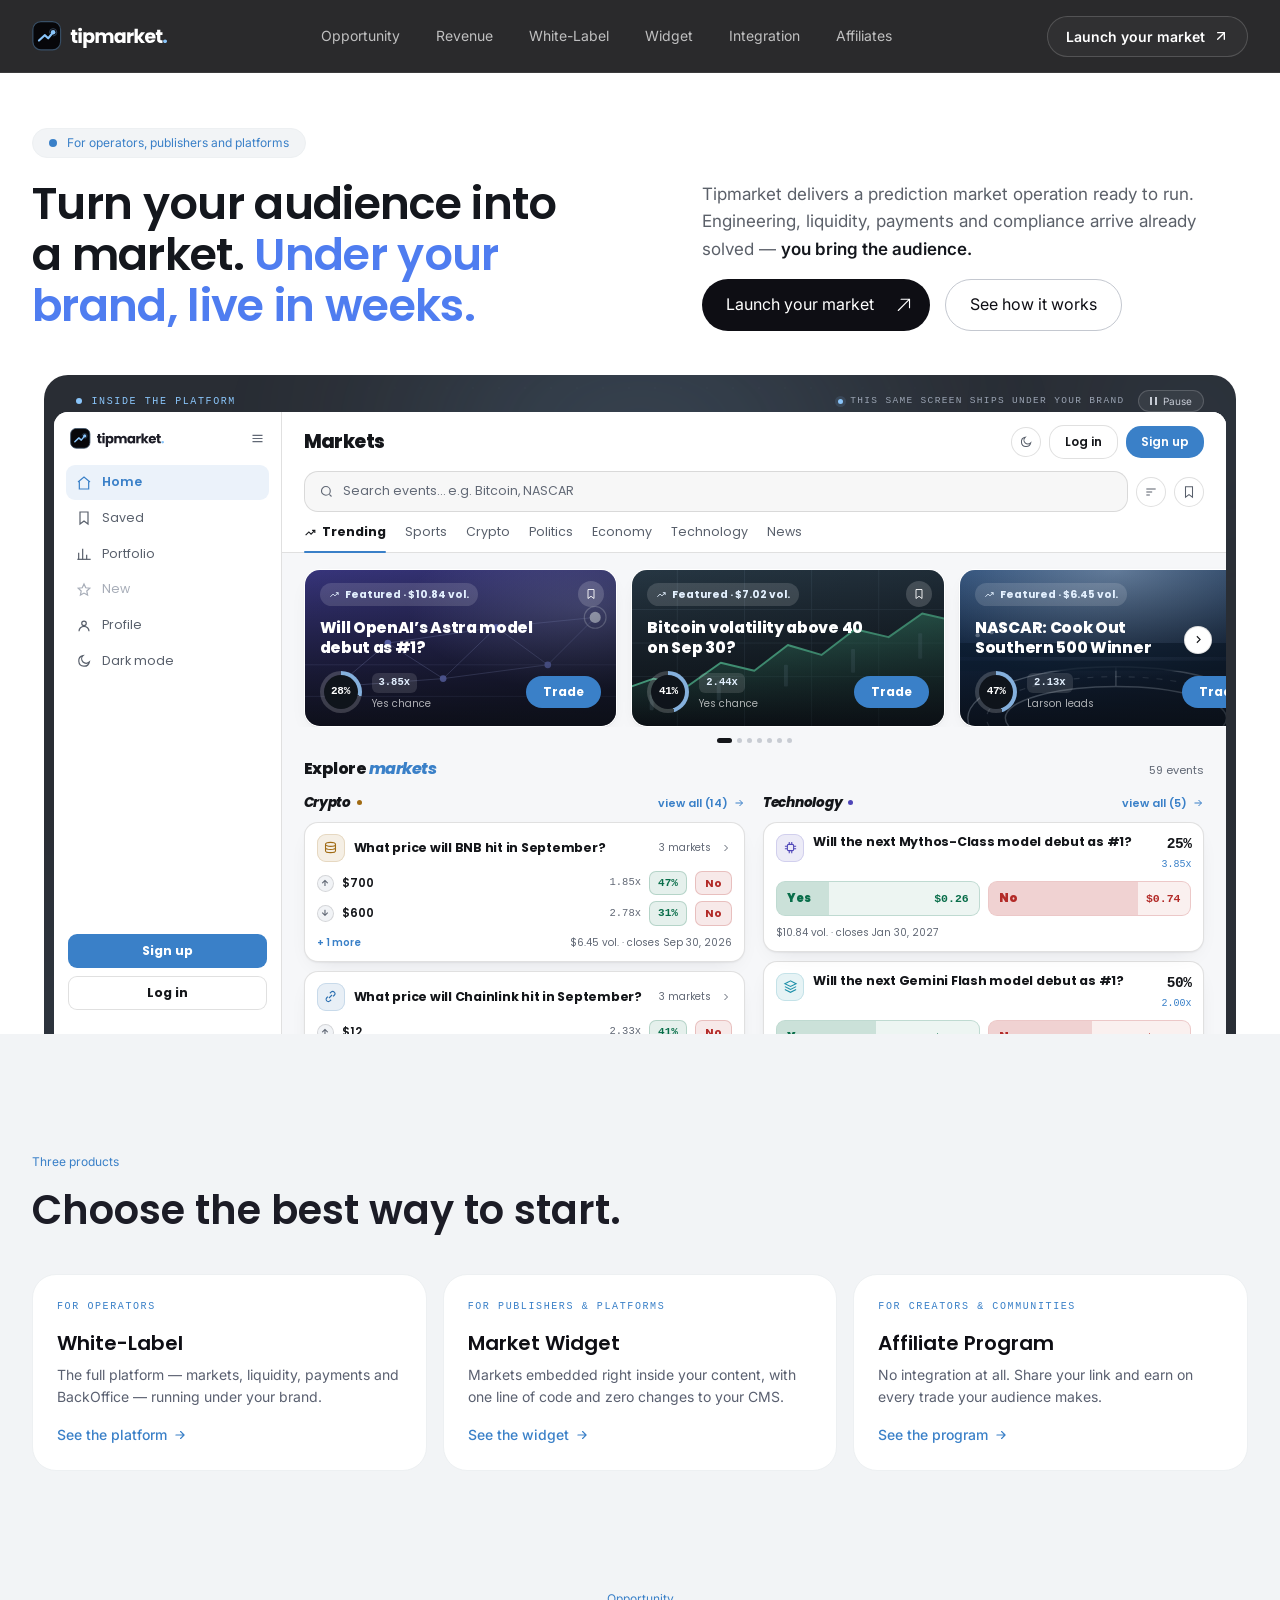
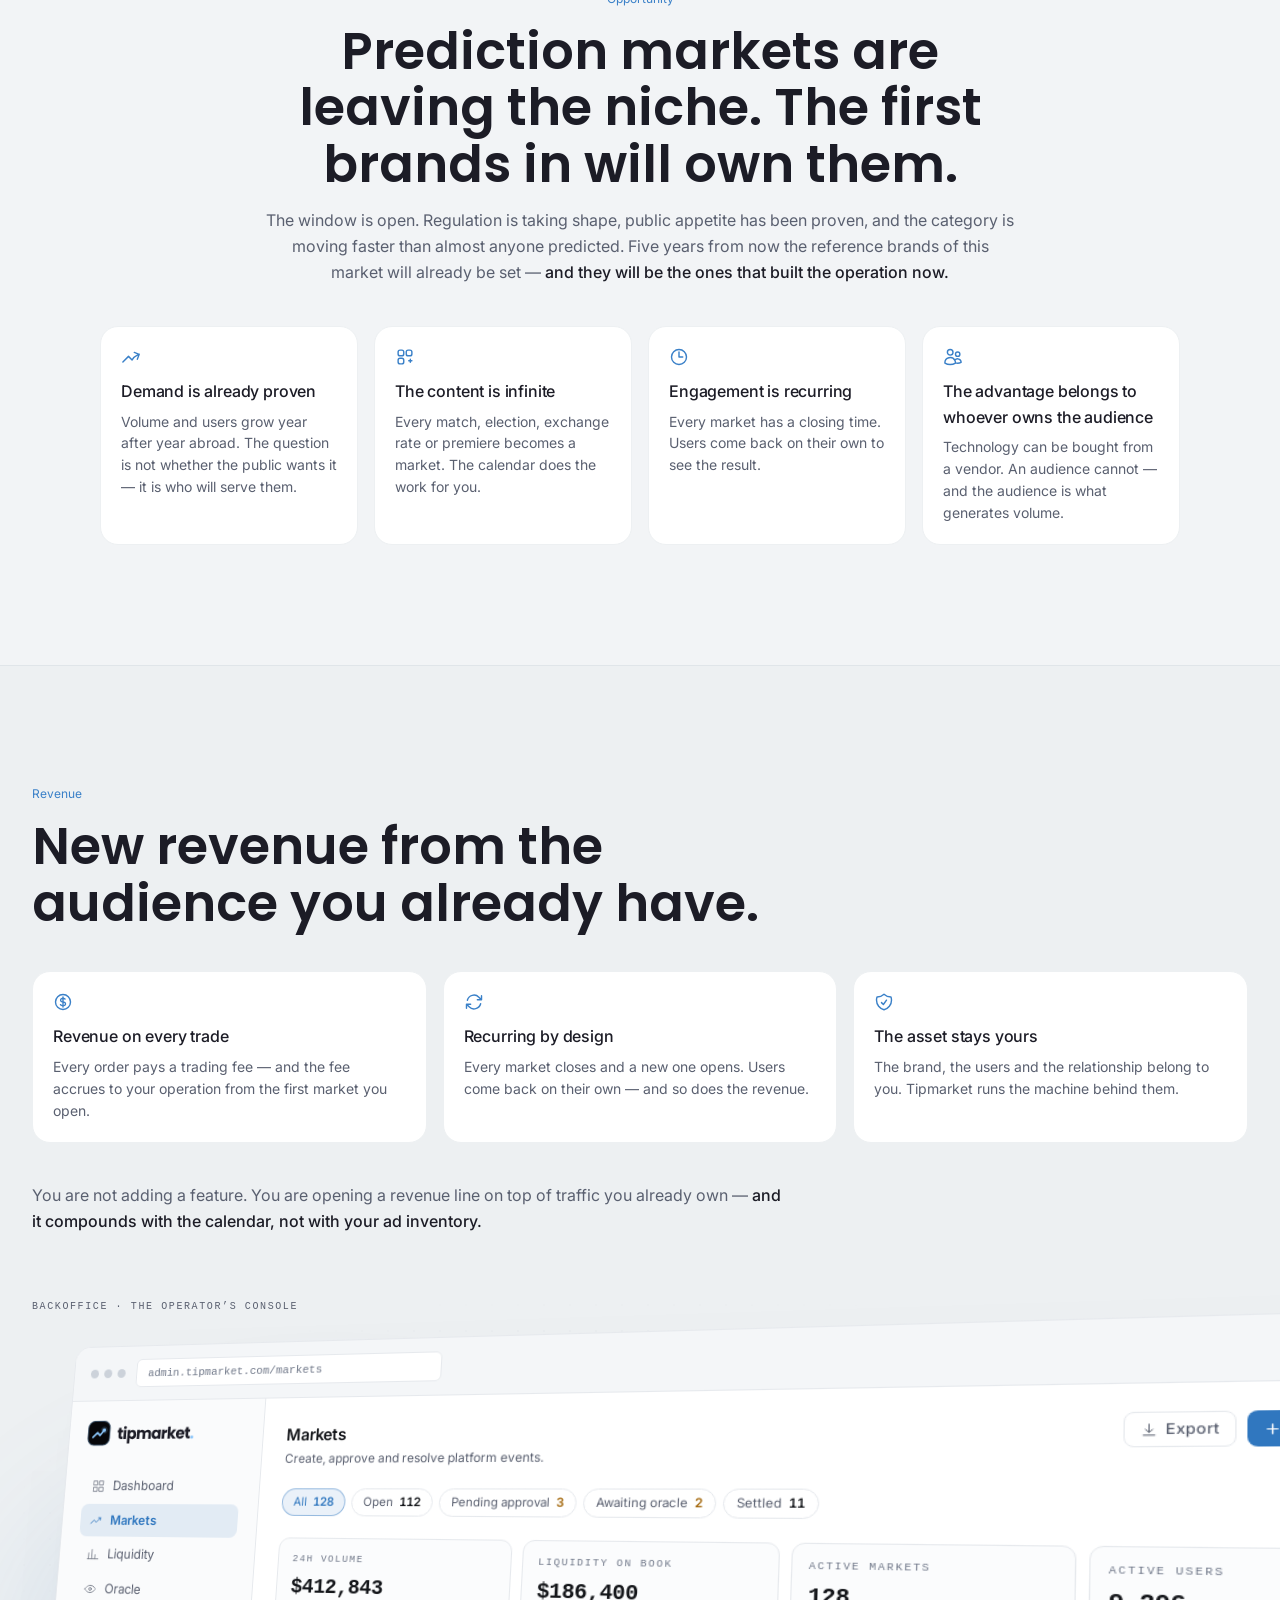
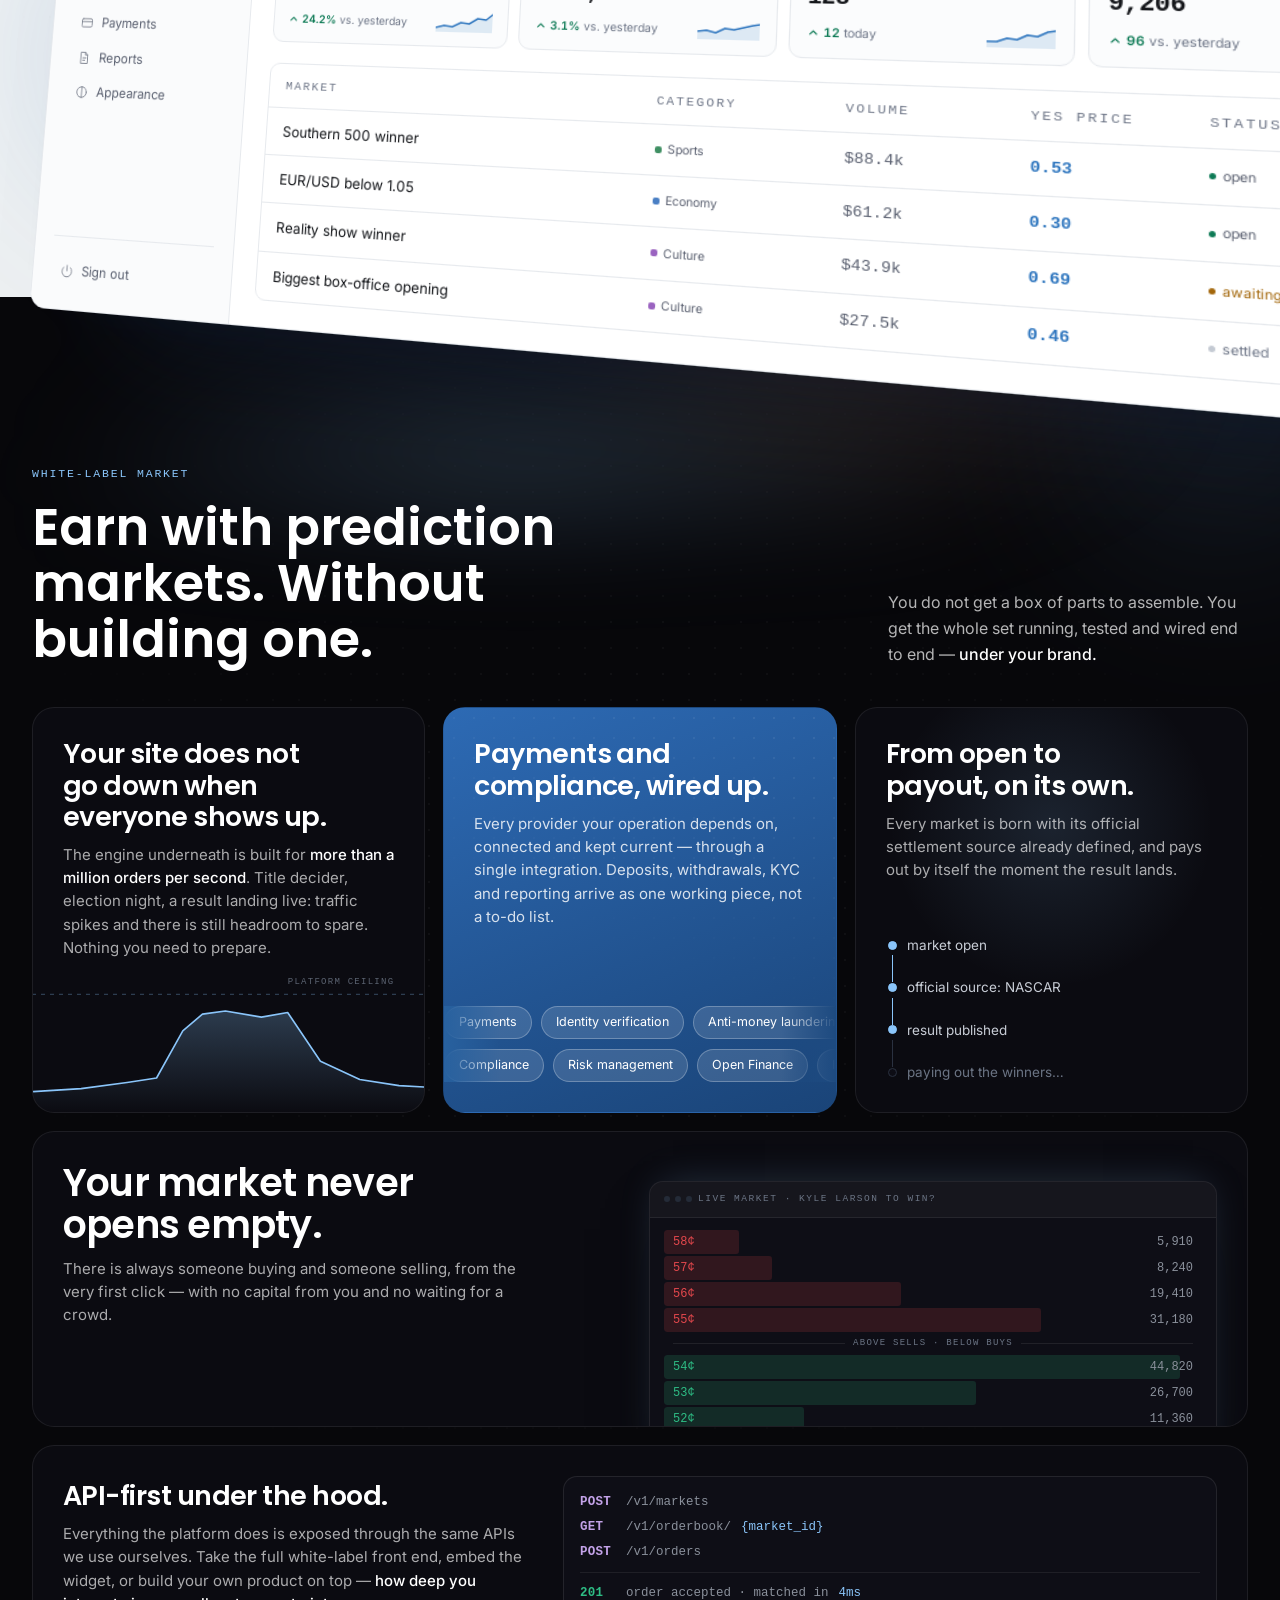
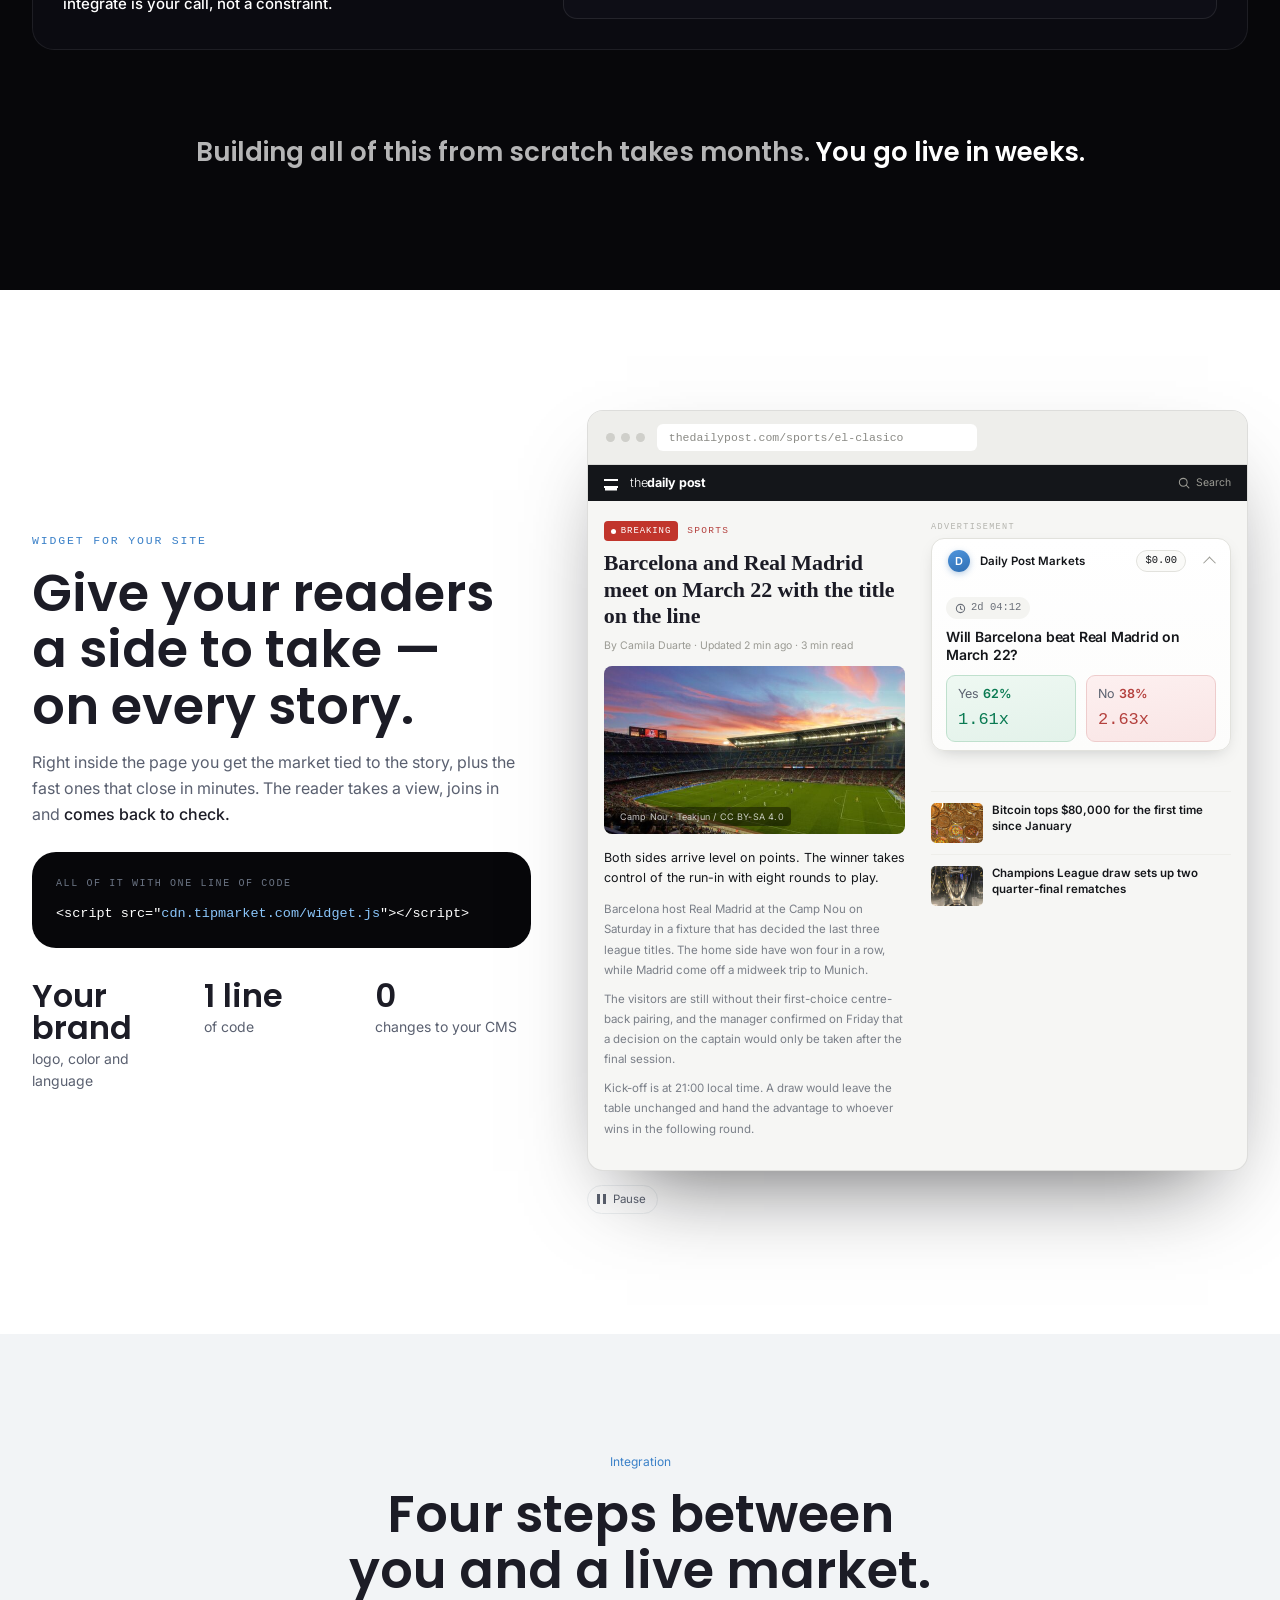
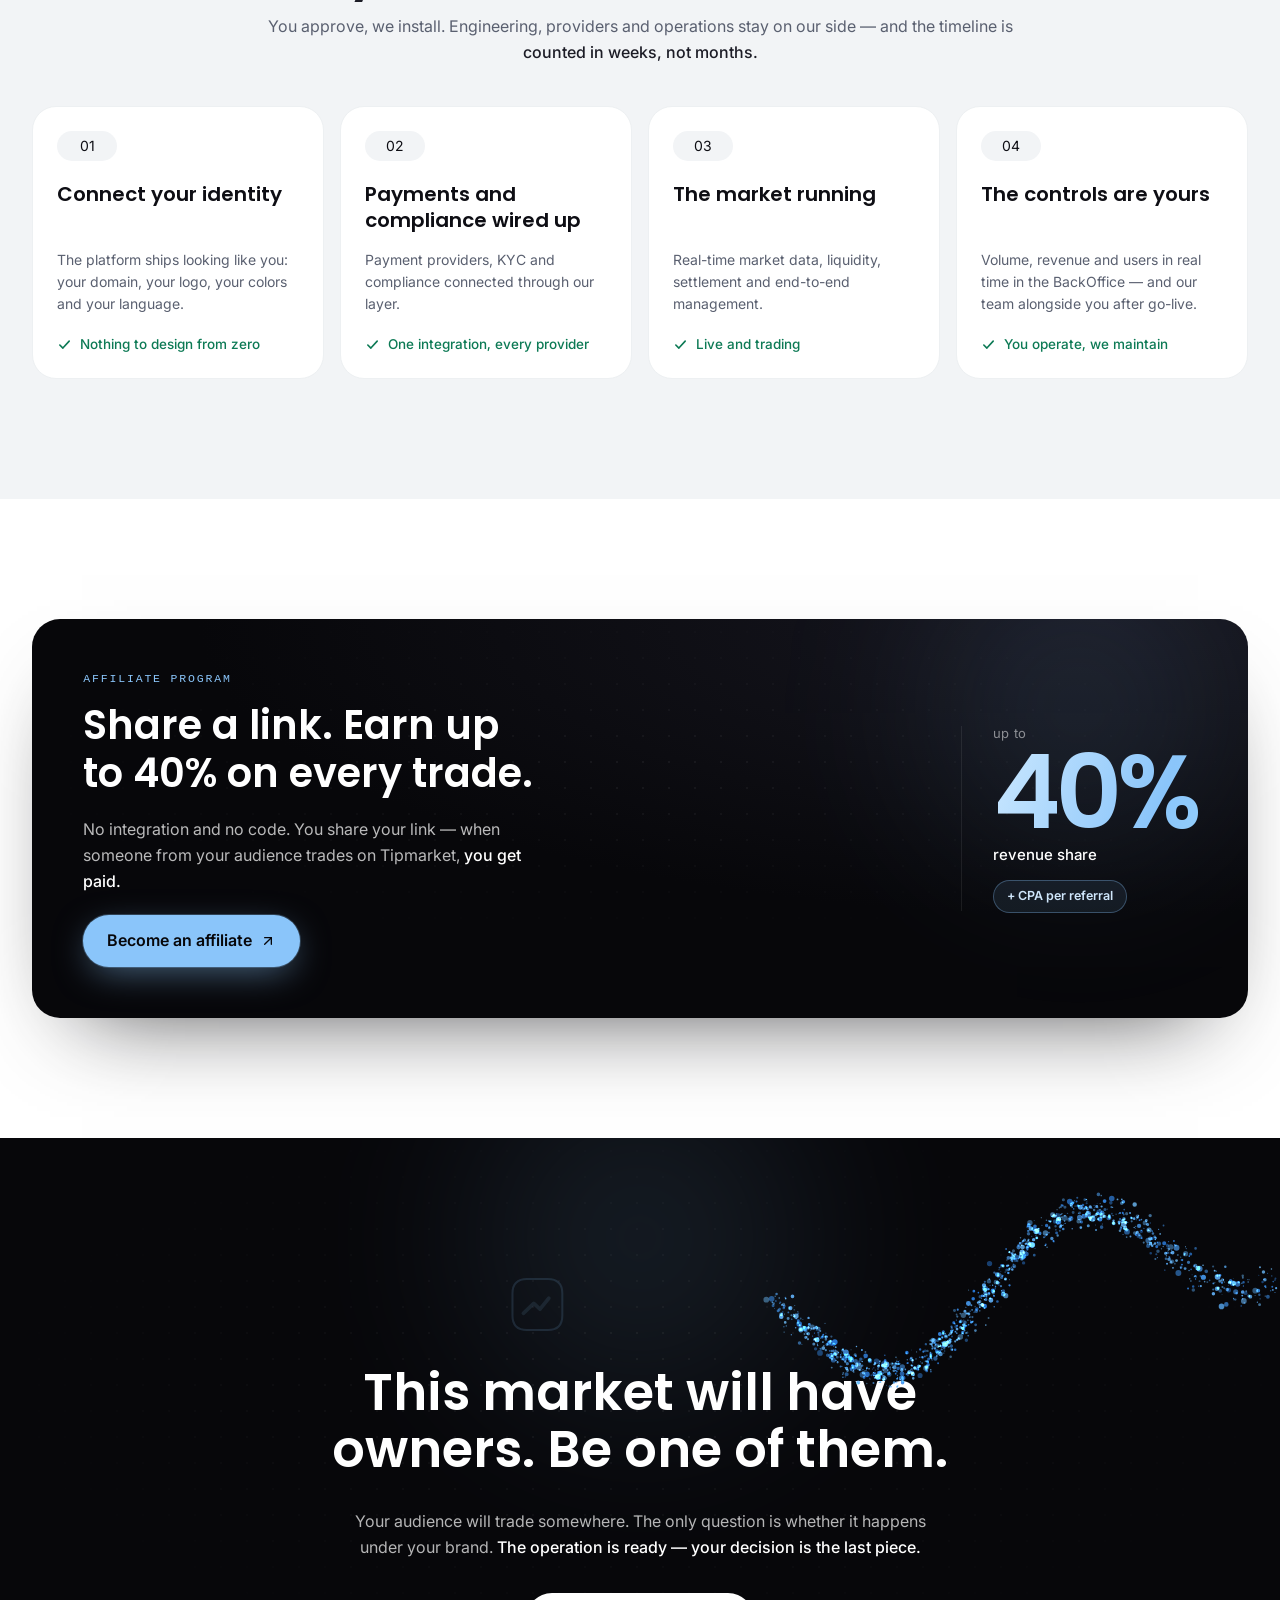
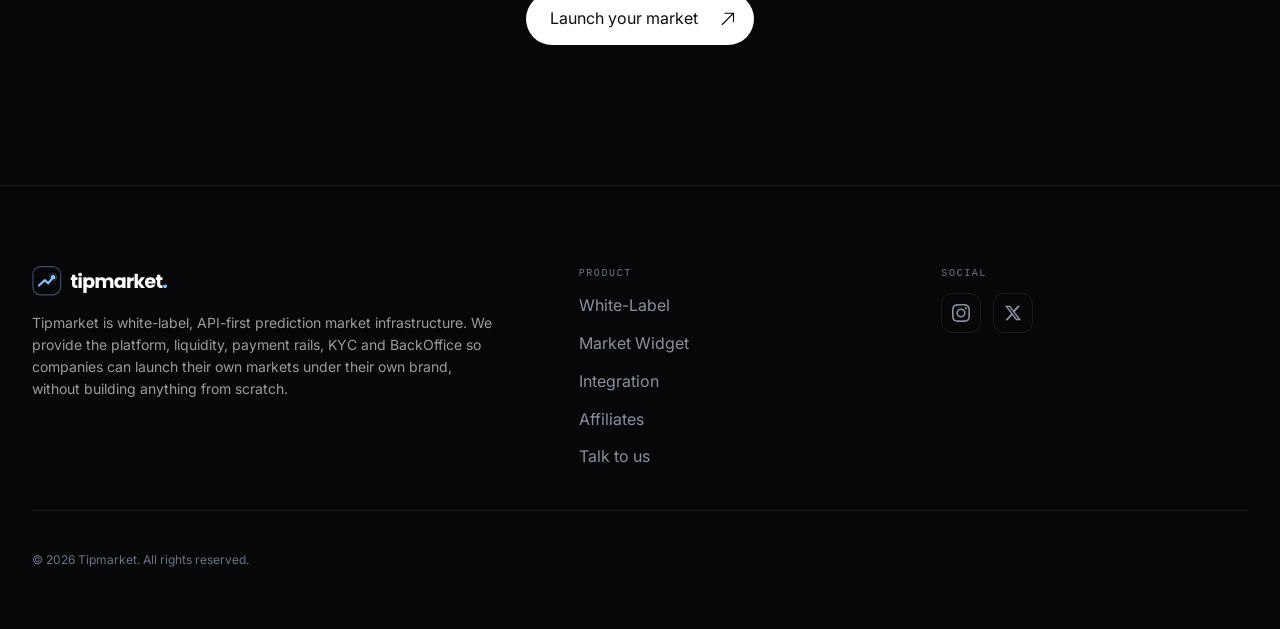
==== commit ff9f38bb: "Give the phone its own journey, not a narrower desktop The ten mobile screens show behaviour differe" ====
--- a/index.html
+++ b/index.html
@@ -993,11 +993,26 @@
       </div><!-- /.tm-main -->
       </div><!-- /.tm-surface -->
 
+      <!-- Deslogado, o produto mostra Home / Search / Log in: tres itens,
+           sem o disco de Deposit. Faltava inteira — antes do login o
+           telefone ficava sem barra nenhuma. -->
+      <nav class="tm-appbar tm-appbar--anon">
+        <span class="is-on">
+          <svg viewBox="0 0 24 24" fill="none" stroke="currentColor" stroke-width="1.8"><path d="M3 10.5 12 3l9 7.5"/><path d="M5 9.5V21h14V9.5"/></svg>Home
+        </span>
+        <span>
+          <svg viewBox="0 0 24 24" fill="none" stroke="currentColor" stroke-width="1.8"><circle cx="11" cy="11" r="7"/><path d="m20 20-3.4-3.4"/></svg>Search
+        </span>
+        <span>
+          <svg viewBox="0 0 24 24" fill="none" stroke="currentColor" stroke-width="1.8"><path d="M15 17l5-5-5-5"/><path d="M20 12H9"/><path d="M12 4H6a2 2 0 0 0-2 2v12a2 2 0 0 0 2 2h6"/></svg>Log in
+        </span>
+      </nav>
+
       <!-- ── a barra de baixo, do telefone ────────────────────────────
            O produto troca a lateral por ela abaixo de 768px, com o
            Deposit promovido a disco no meio. Precisa ser irmã de
            .tm-surface: é de lá que sai o `is-authed` que a acende. -->
-      <nav class="tm-appbar">
+      <nav class="tm-appbar tm-appbar--auth">
         <span class="is-on" data-nav="home">
           <svg viewBox="0 0 24 24" fill="none" stroke="currentColor" stroke-width="1.8"><path d="M3 10.5 12 3l9 7.5"/><path d="M5 9.5V21h14V9.5"/></svg>Home
         </span>
@@ -1015,6 +1030,22 @@
           <svg viewBox="0 0 24 24" fill="none" stroke="currentColor" stroke-width="1.8"><circle cx="12" cy="8" r="3.4"/><path d="M4.5 20a7.5 7.5 0 0 1 15 0"/></svg>Profile
         </span>
       </nav>
+
+      <!-- ── os lados, no telefone ────────────────────────────────────
+           No telefone o produto não tem o cartão "Place an order": ele põe
+           uma barra fixa de Yes/No acima da tab bar, com o PREÇO de cada
+           lado em vez da estimativa. Ela é irmã da tab bar, e não filha da
+           cena, porque `bottom` dentro da cena mede a altura do conteúdo
+           dela — que passa do corte — e a barra parava no meio da tela.
+           Quem escolhe entre este alvo e o do trilho é o pick(). -->
+      <div class="tm-ev2-mobbar" id="tm-app-mobsides" aria-hidden="true">
+        <div class="tm-ev2-side is-yes" id="tm-app-mob-yes">
+          <strong>Yes</strong><i class="tm-ev2-px2">$0.26</i>
+        </div>
+        <div class="tm-ev2-side is-no">
+          <strong>No</strong><i class="tm-ev2-px2">$0.74</i>
+        </div>
+      </div>
 
       <!-- ── a folha: um componente, dois usos ───────────────────────
            Depósito e ordem usam o mesmo cartão porque o produto usa o
--- a/assets/site.css
+++ b/assets/site.css
@@ -787,7 +787,10 @@
    onde a lateral já saía de cena.                                 */
 .tm-appbar { display:none }
 @media (max-width:767px) {
-  .tm-surface.is-authed + .tm-appbar { display:flex }
+  /* `~` e nao `+`: as duas barras sao irmas da superficie, e a ordem
+     entre elas nao pode decidir qual estado aparece */
+  .tm-surface.is-authed ~ .tm-appbar--auth { display:flex }
+  .tm-surface:not(.is-authed) ~ .tm-appbar--anon { display:flex }
   .tm-appbar {
     /* bottom:62px, e não 0: a Quebra 2 sobe 62px por cima do palco
        (.tm-overlap) e engolia exatamente a linha dos rótulos. Aqui a
@@ -1065,7 +1068,10 @@
 .tm-flip.is-back .tm-qt { position:relative; inset:auto }
 
 .tm-qt {
-  z-index:2; background:var(--tm-surf-2);
+  /* branco, como no site: eu tinha posto o cinza --tm-surf-2 pelo nome da
+     classe que li no DOM, mas na tela o painel e branco e quem e cinza e
+     o campo de valor. Trocado, o painel parava de parecer desabilitado. */
+  z-index:2; background:var(--tm-surf);
   border:1px solid var(--tm-line); border-radius:14px; padding:13px;
 }
 .tm-qt-head { display:flex; align-items:flex-start; gap:9px }
@@ -1077,7 +1083,13 @@
   flex-shrink:0; padding:8px 11px; border-radius:9px; font-size:12px; font-weight:600;
   background:color-mix(in srgb, var(--tm-yes) 11%, #fff); color:var(--tm-yes);
 }
-.tm-qt-amt { flex:1; min-width:0 }
+/* O campo do atalho e branco com borda visivel, e o valor vem em NEGRITO
+   escuro. O meu herdava o .tm-inp do portao — fundo cinza, texto normal —
+   e o numero, que e a unica coisa editavel do painel, lia como desligado. */
+.tm-qt-amt { flex:1; min-width:0; height:42px; padding:0 13px;
+             background:var(--tm-surf); border-color:#00000026 }
+.tm-qt-amt .tm-typed { font-weight:700; color:var(--tm-ink) }
+.tm-qt-amt .tm-cur { color:var(--tm-soft); font-weight:400 }
 .tm-qt-adds { display:flex; gap:5px; flex-shrink:0 }
 .tm-qt-adds span {
   padding:7px 8px; border-radius:8px; font-size:11px; font-weight:600;
@@ -1087,17 +1099,19 @@
 .tm-qt-adds span.is-press { transform:scale(.9) }
 /* o trilho do valor */
 .tm-qt-slider { position:relative; height:4px; border-radius:99px;
-                background:var(--tm-surf-2); margin:12px 0 9px }
+                background:#00000014; margin:13px 0 9px }
 .tm-qt-slider i { position:absolute; left:0; top:0; bottom:0; border-radius:99px;
-                  background:var(--brand); width:12%;
+                  background:var(--brand); width:10%;
                   transition:width .5s cubic-bezier(.22,1,.28,1) }
 .tm-qt-slider b { position:absolute; top:50%; width:13px; height:13px; margin:-6.5px 0 0 -6.5px;
-                  border-radius:50%; background:var(--brand); left:12%;
+                  border-radius:50%; background:var(--brand); left:10%;
                   box-shadow:0 1px 4px #10182833;
                   transition:left .5s cubic-bezier(.22,1,.28,1) }
 .tm-qt-meta { display:flex; justify-content:space-between; gap:10px; font-size:10.5px;
               color:var(--tm-faint) }
-.tm-qt-meta b { color:var(--tm-yes); font-weight:600 }
+/* a linha inteira do retorno e verde e negrito, nao so o numero */
+.tm-qt-meta > span:last-child { color:var(--tm-yes); font-weight:700 }
+.tm-qt-meta b { color:var(--tm-yes); font-weight:700 }
 .tm-qt-btns { display:flex; gap:7px; margin-top:11px }
 .tm-qt-btns span {
   flex:1; text-align:center; padding:9px 0; border-radius:9px;
@@ -1119,7 +1133,19 @@
 .tm-qt.is-done .tm-qt-btns { display:none }
 .tm-qt.is-done .tm-qt-done { display:flex }
 
-@media (max-width:767px) { .tm-qt-adds span { padding:7px 7px } }
+@media (max-width:767px) {
+  .tm-qt-adds span { padding:7px 7px }
+
+  /* No login o grupo NAO e centrado como no desktop: volta e marca a
+     esquerda, o tema empurrado para a direita. */
+  .tm-gate-bar { justify-content:flex-start }
+  .tm-gate-bar .tm-gate-theme { margin-left:auto }
+
+  /* O cartao "Place an order" nao existe no telefone: quem faz o papel
+     dele e a .tm-ev2-mobbar, irma da tab bar. */
+  .tm-ev2-rail { display:none }
+  .tm-screen[data-scene="event"] .tm-ev2-mobbar { display:flex }
+}
 
 /* ── a cena do evento ─────────────────────────────────────────────
    O mercado binário aberto: pergunta, preço, gráfico, livro e a rampa
@@ -1209,11 +1235,13 @@
 .tm-ev2-book-cv { margin-left:auto; width:7px; height:7px; flex-shrink:0;
                   border-left:1.5px solid currentColor; border-top:1.5px solid currentColor;
                   transform:rotate(45deg) }
+/* As tres colunas — Price, Shares, Total — sao :nth-of-type e nao
+   :nth-child de proposito. A barra de profundidade e um <i> e ele conta
+   como primeiro FILHO da linha: com :nth-child a largura do preco caia
+   em nada e a das cotas ia para o span errado, o que colava $0.45 em
+   4 shares num unico bloco. Contando por TIPO, o <i> sai da conta. */
 .tm-ev2-book-hd { display:flex; padding:6px 11px; font-size:9.5px; color:var(--tm-faint);
-                  border-top:1px solid var(--tm-line) }
-.tm-ev2-book-hd span:first-child { width:34% }
-.tm-ev2-book-hd span:nth-child(2) { width:34% }
-.tm-ev2-book-hd span:last-child { margin-left:auto; text-align:right }
+                  border-top:1px solid var(--tm-line); background:#00000005 }
 .tm-ev2-book-r { position:relative; display:flex; align-items:center;
                  padding:6px 11px; font-size:10.5px;
                  border-top:1px solid var(--tm-line);
@@ -1222,10 +1250,17 @@
                    background:color-mix(in srgb, var(--tm-no) 9%, transparent) }
 .tm-ev2-book-r.is-bid i { background:color-mix(in srgb, var(--tm-yes) 10%, transparent) }
 .tm-ev2-book-r span { position:relative; z-index:1 }
-.tm-ev2-book-r span:first-child { width:34%; color:var(--tm-no); font-weight:600 }
-.tm-ev2-book-r.is-bid span:first-child { color:var(--tm-yes) }
-.tm-ev2-book-r span:nth-child(3) { width:34%; color:var(--tm-soft) }
-.tm-ev2-book-r span:last-child { margin-left:auto; color:var(--tm-ink); text-align:right }
+/* uma grade so para o cabecalho e para as linhas */
+.tm-ev2-book-hd span:nth-of-type(1),
+.tm-ev2-book-r  span:nth-of-type(1) { width:34%; flex:none }
+.tm-ev2-book-hd span:nth-of-type(2),
+.tm-ev2-book-r  span:nth-of-type(2) { width:34%; flex:none }
+.tm-ev2-book-hd span:nth-of-type(3),
+.tm-ev2-book-r  span:nth-of-type(3) { margin-left:auto; text-align:right }
+.tm-ev2-book-r span:nth-of-type(1) { color:var(--tm-no); font-weight:700 }
+.tm-ev2-book-r.is-bid span:nth-of-type(1) { color:var(--tm-yes) }
+.tm-ev2-book-r span:nth-of-type(2) { color:var(--tm-soft) }
+.tm-ev2-book-r span:nth-of-type(3) { color:var(--tm-ink) }
 .tm-ev2-book-sp { padding:6px 11px; font-size:9.5px; color:var(--tm-faint);
                   border-top:1px solid var(--tm-line); background:var(--tm-surf-2) }
 /* a rampa: o que ainda vai acontecer com este mercado */
@@ -1290,8 +1325,23 @@
   .tm-ev2-rail { order:-1 }
   .tm-ev2-h { font-size:15px }
   .tm-ev2-px strong { font-size:26px }
-  .tm-ev2-chips { display:none }
-}
+  /* Spread e Liquidity descem para uma linha propria em vez de sumir:
+     eles sao a leitura de liquidez do mercado, e eu os escondia. */
+  .tm-ev2-px { flex-wrap:wrap }
+  .tm-ev2-chips { margin-left:0; width:100%; margin-top:9px }
+}
+
+/* ── os lados, no telefone ──────────────────────────────────────── */
+.tm-ev2-mobbar { display:none; position:absolute; left:0; right:0; z-index:3;
+                 gap:8px; padding:10px 14px;
+                 /* 62px que a Quebra 1.5 cobre + a altura da tab bar */
+                 bottom:calc(62px + 76px) }
+.tm-ev2-mobbar .tm-ev2-side { flex:1; margin-top:0; padding:0;
+                              box-shadow:0 8px 22px -12px #1018284d }
+.tm-ev2-mobbar .tm-ev2-side strong { width:auto; flex:none; background:none;
+                                     padding:12px 0 12px 13px }
+.tm-ev2-px2 { margin-left:auto; padding-right:13px; font-style:normal;
+              font-weight:700; font-variant-numeric:tabular-nums }
 
 /* ── a cena do perfil ────────────────────────────────────────────── */
 .tm-prof { max-width:520px; margin:0 auto; padding:16px 22px 0 }
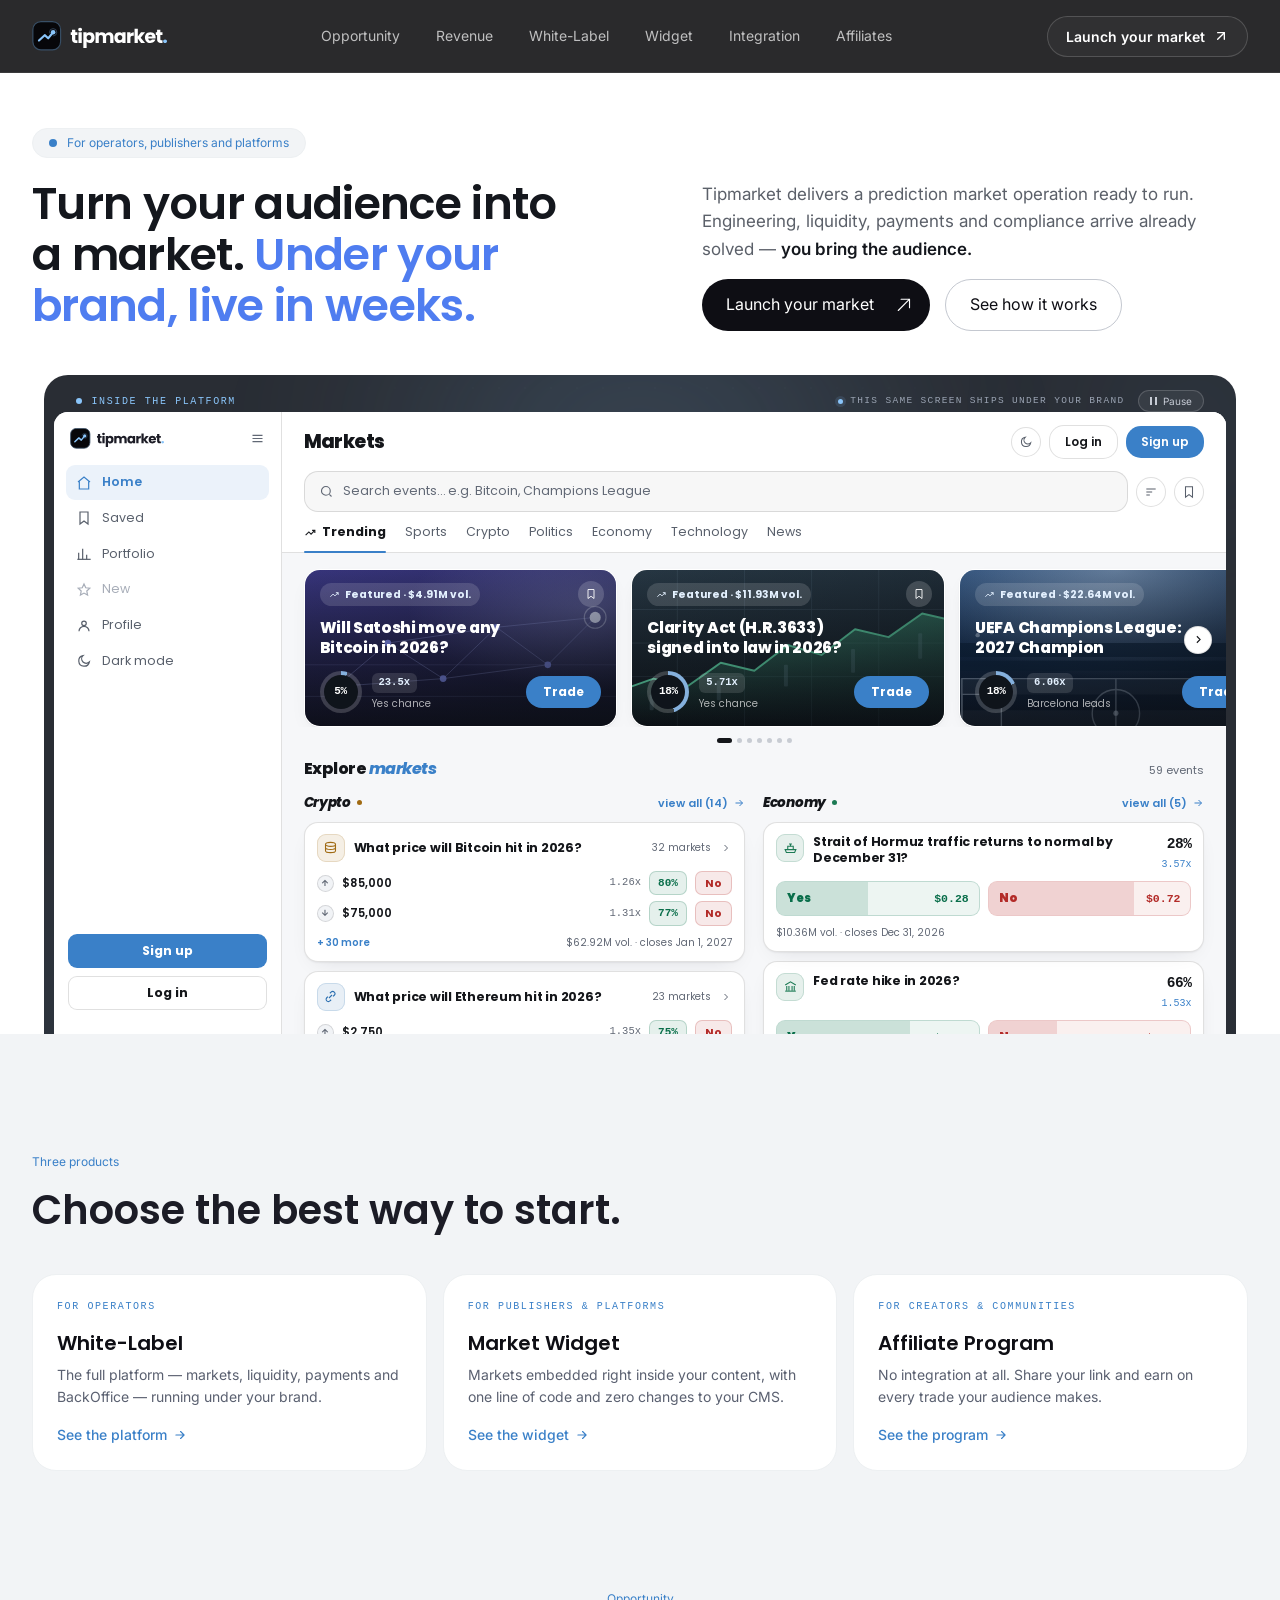
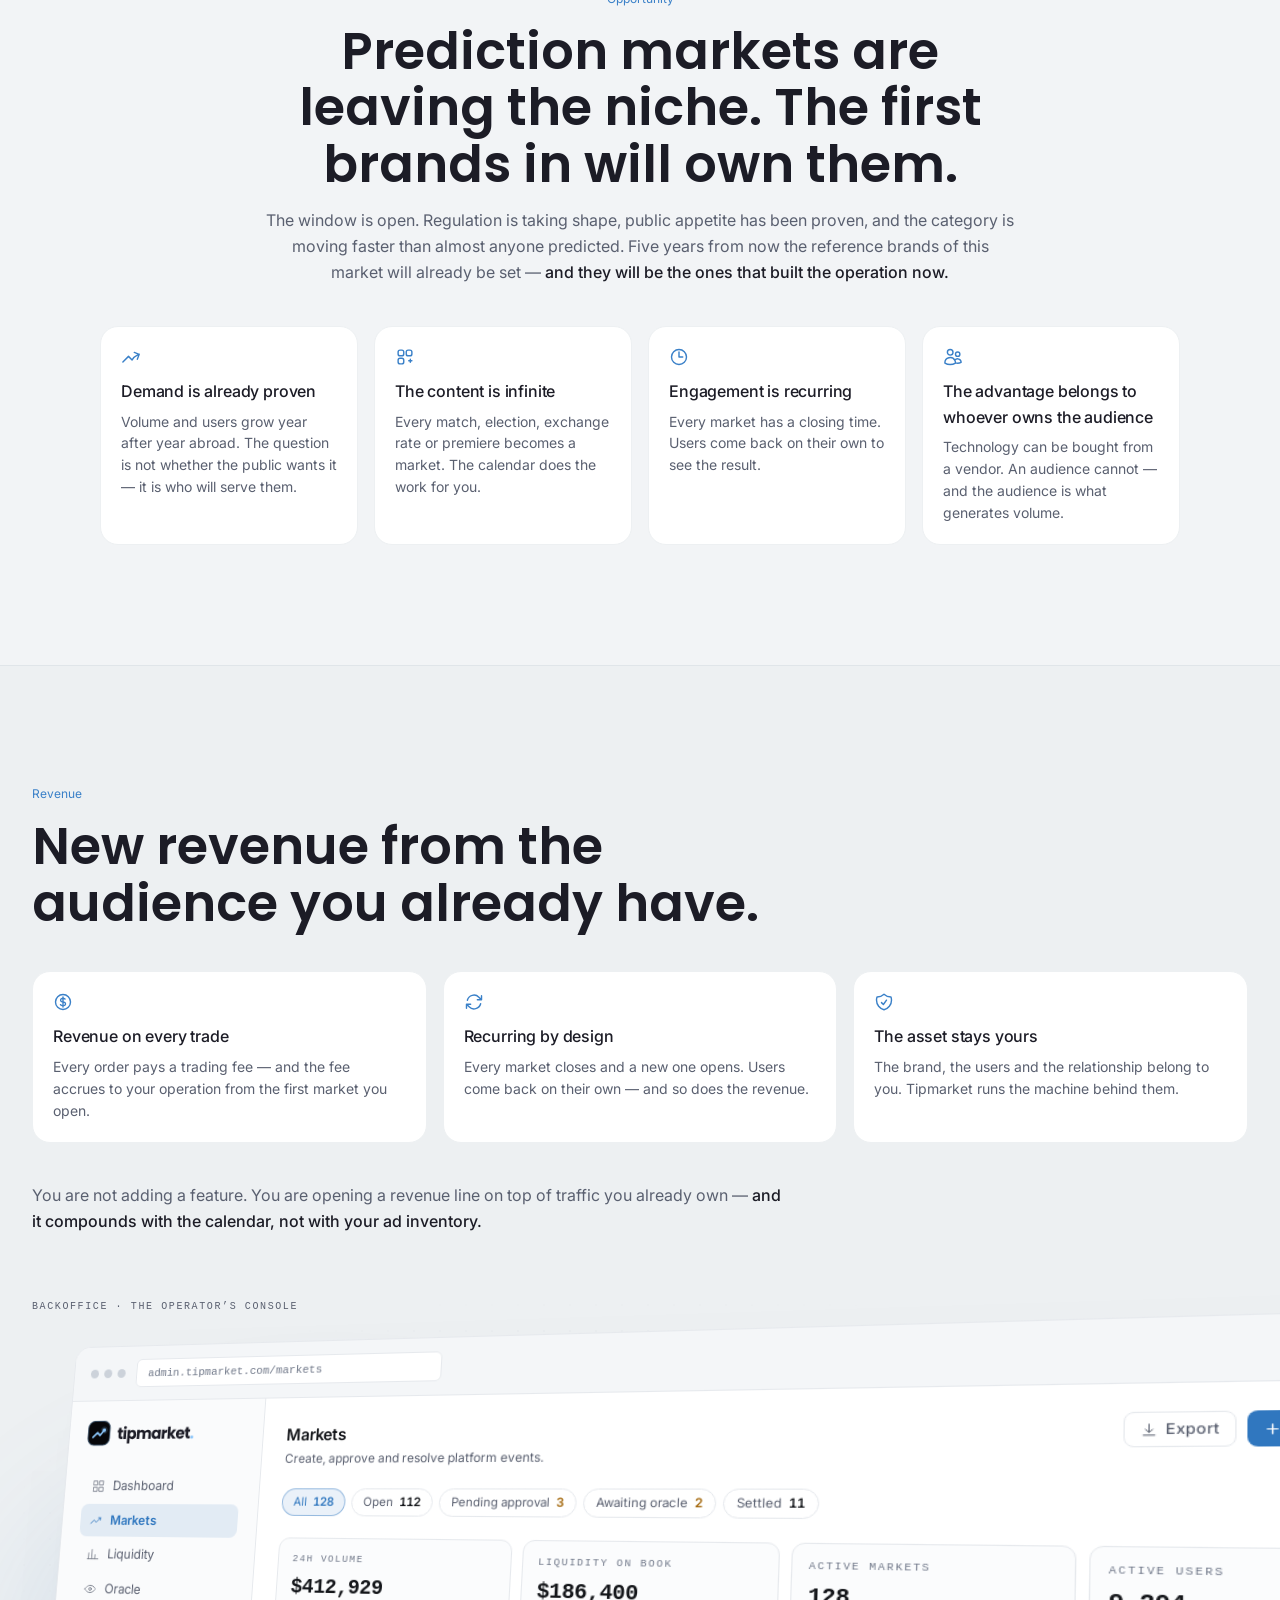
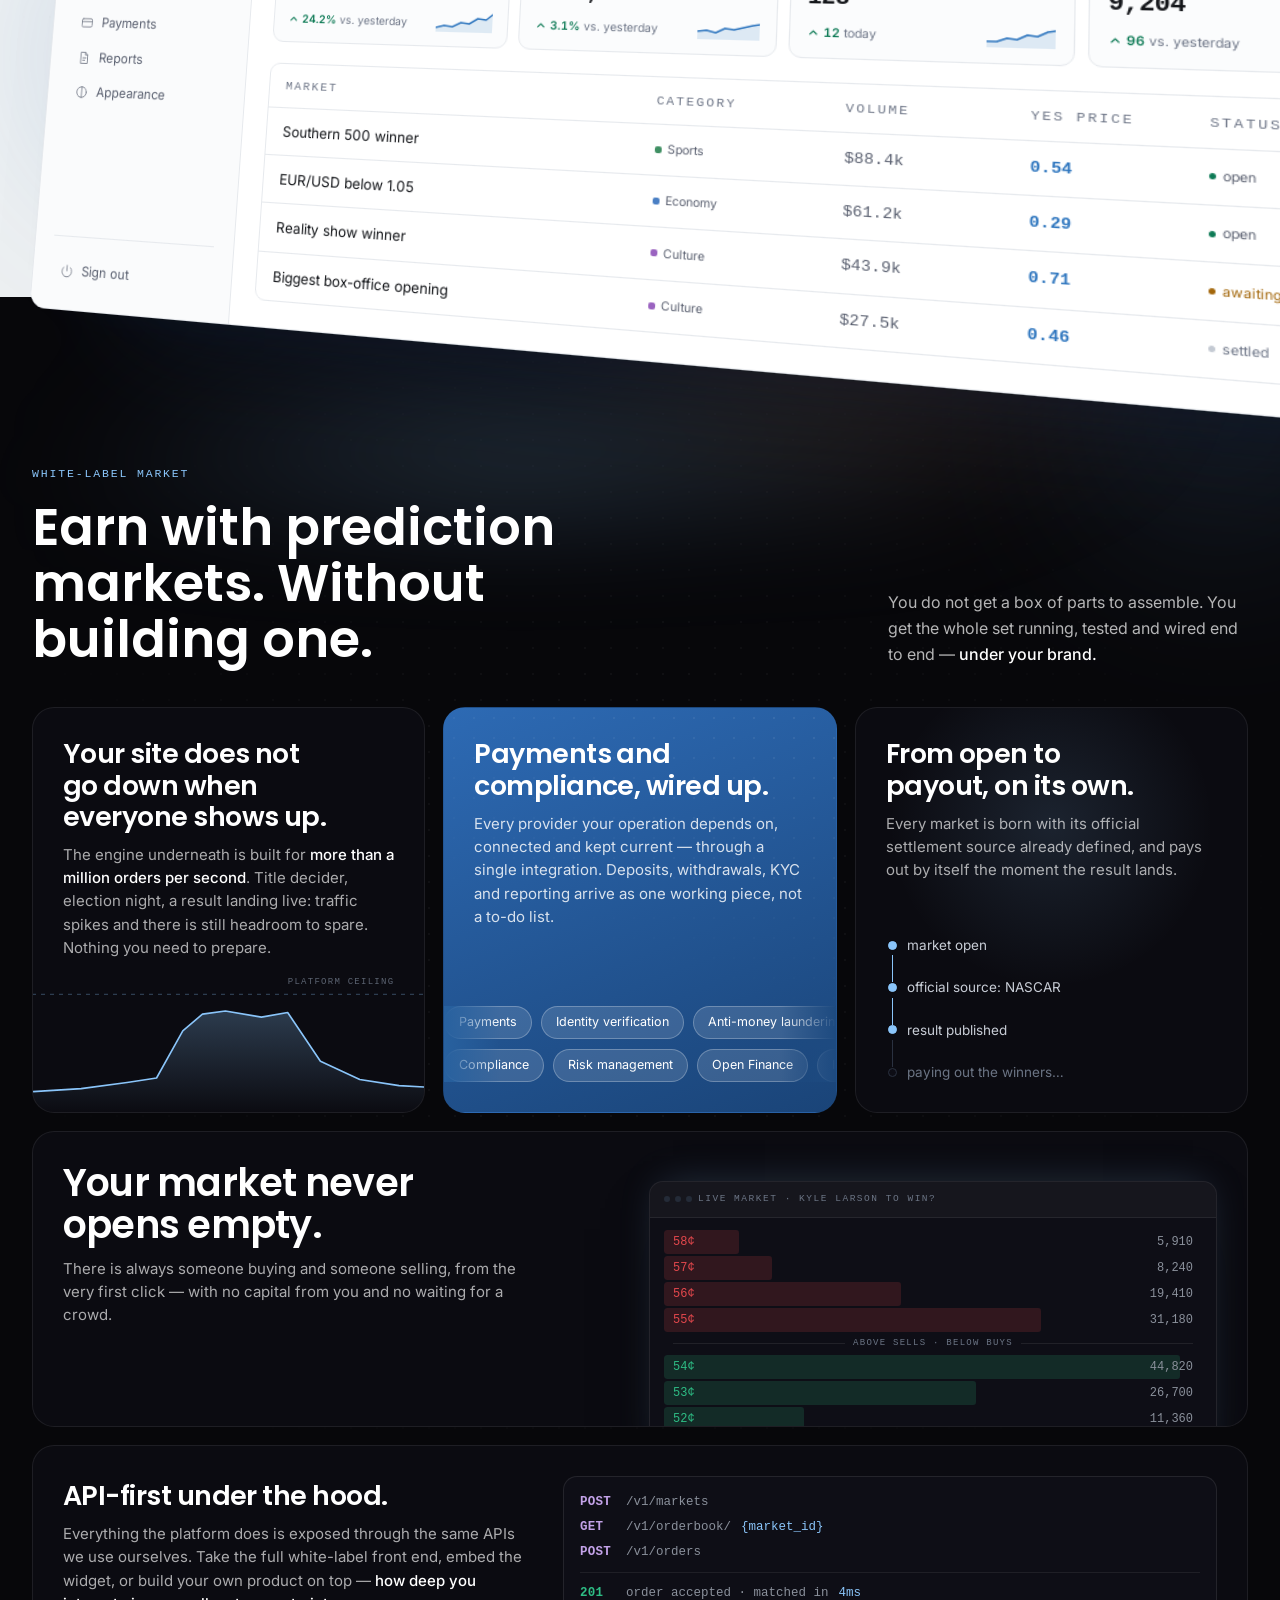
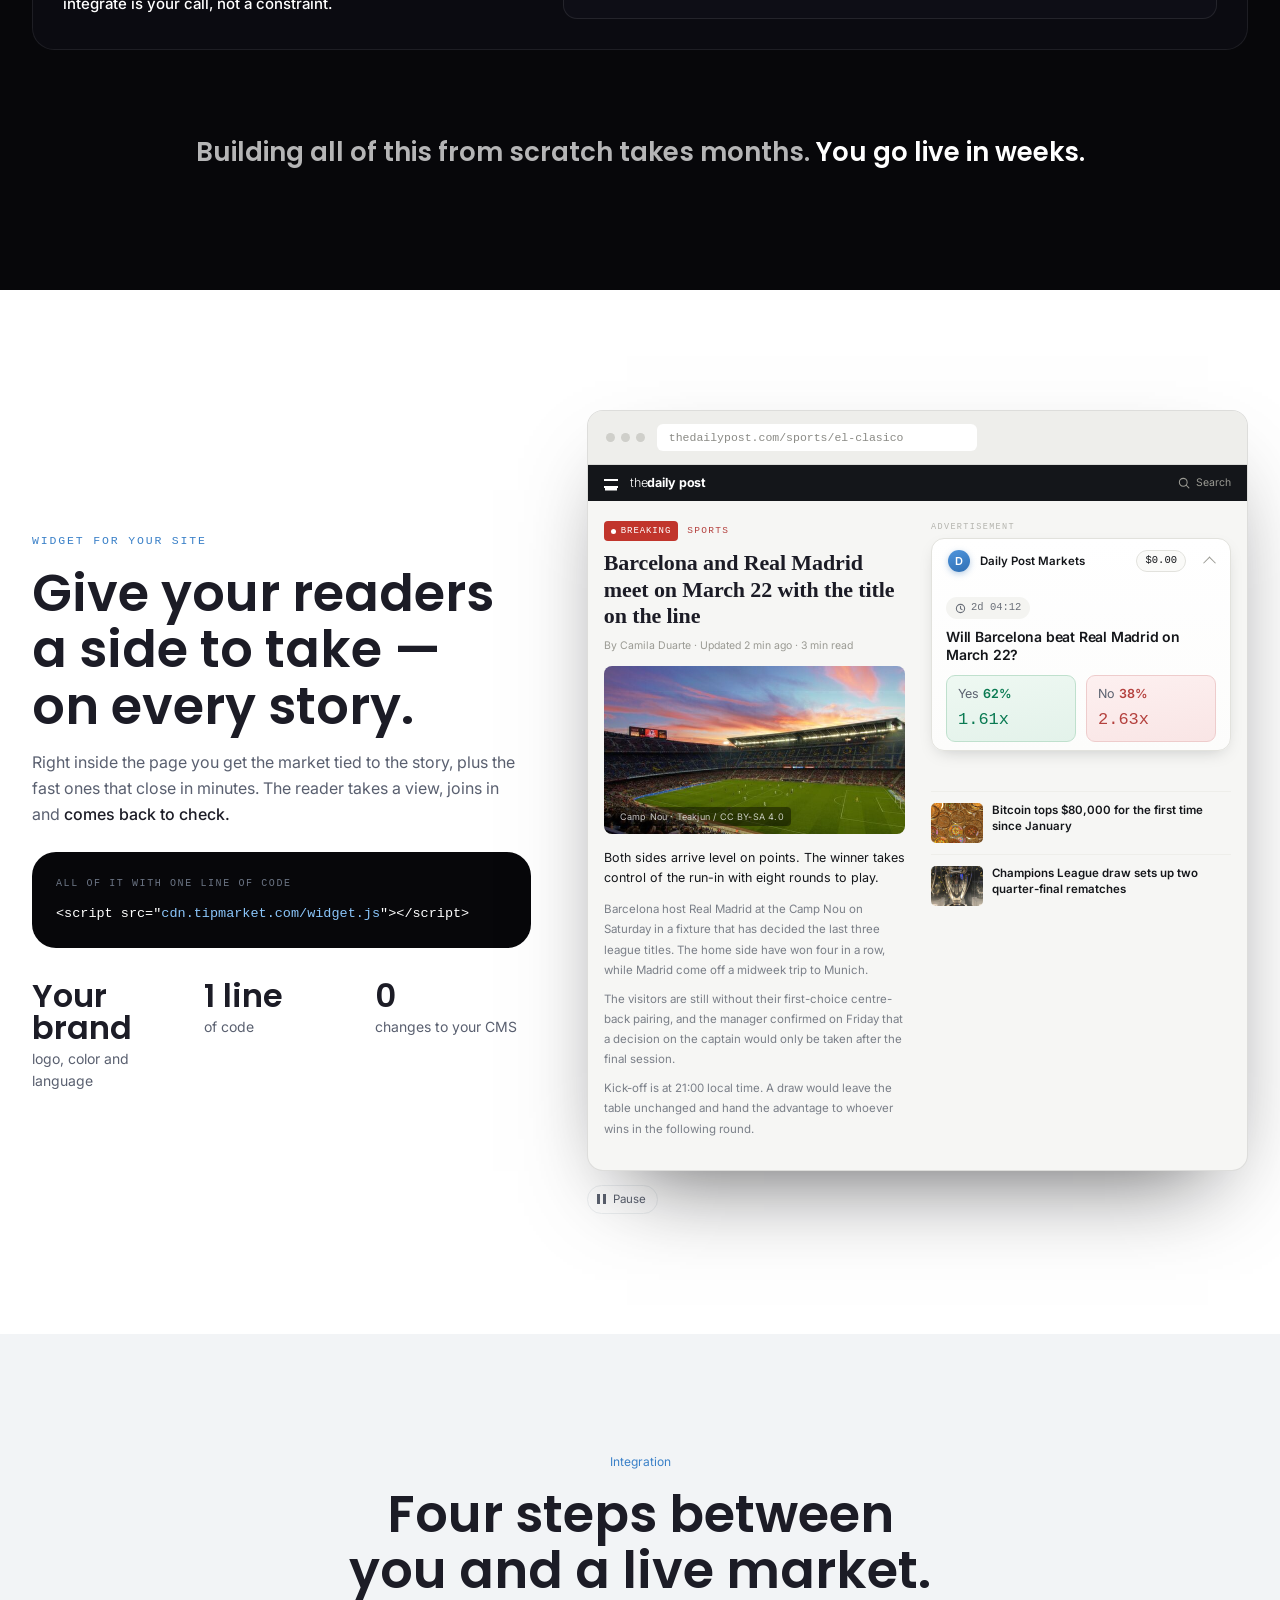
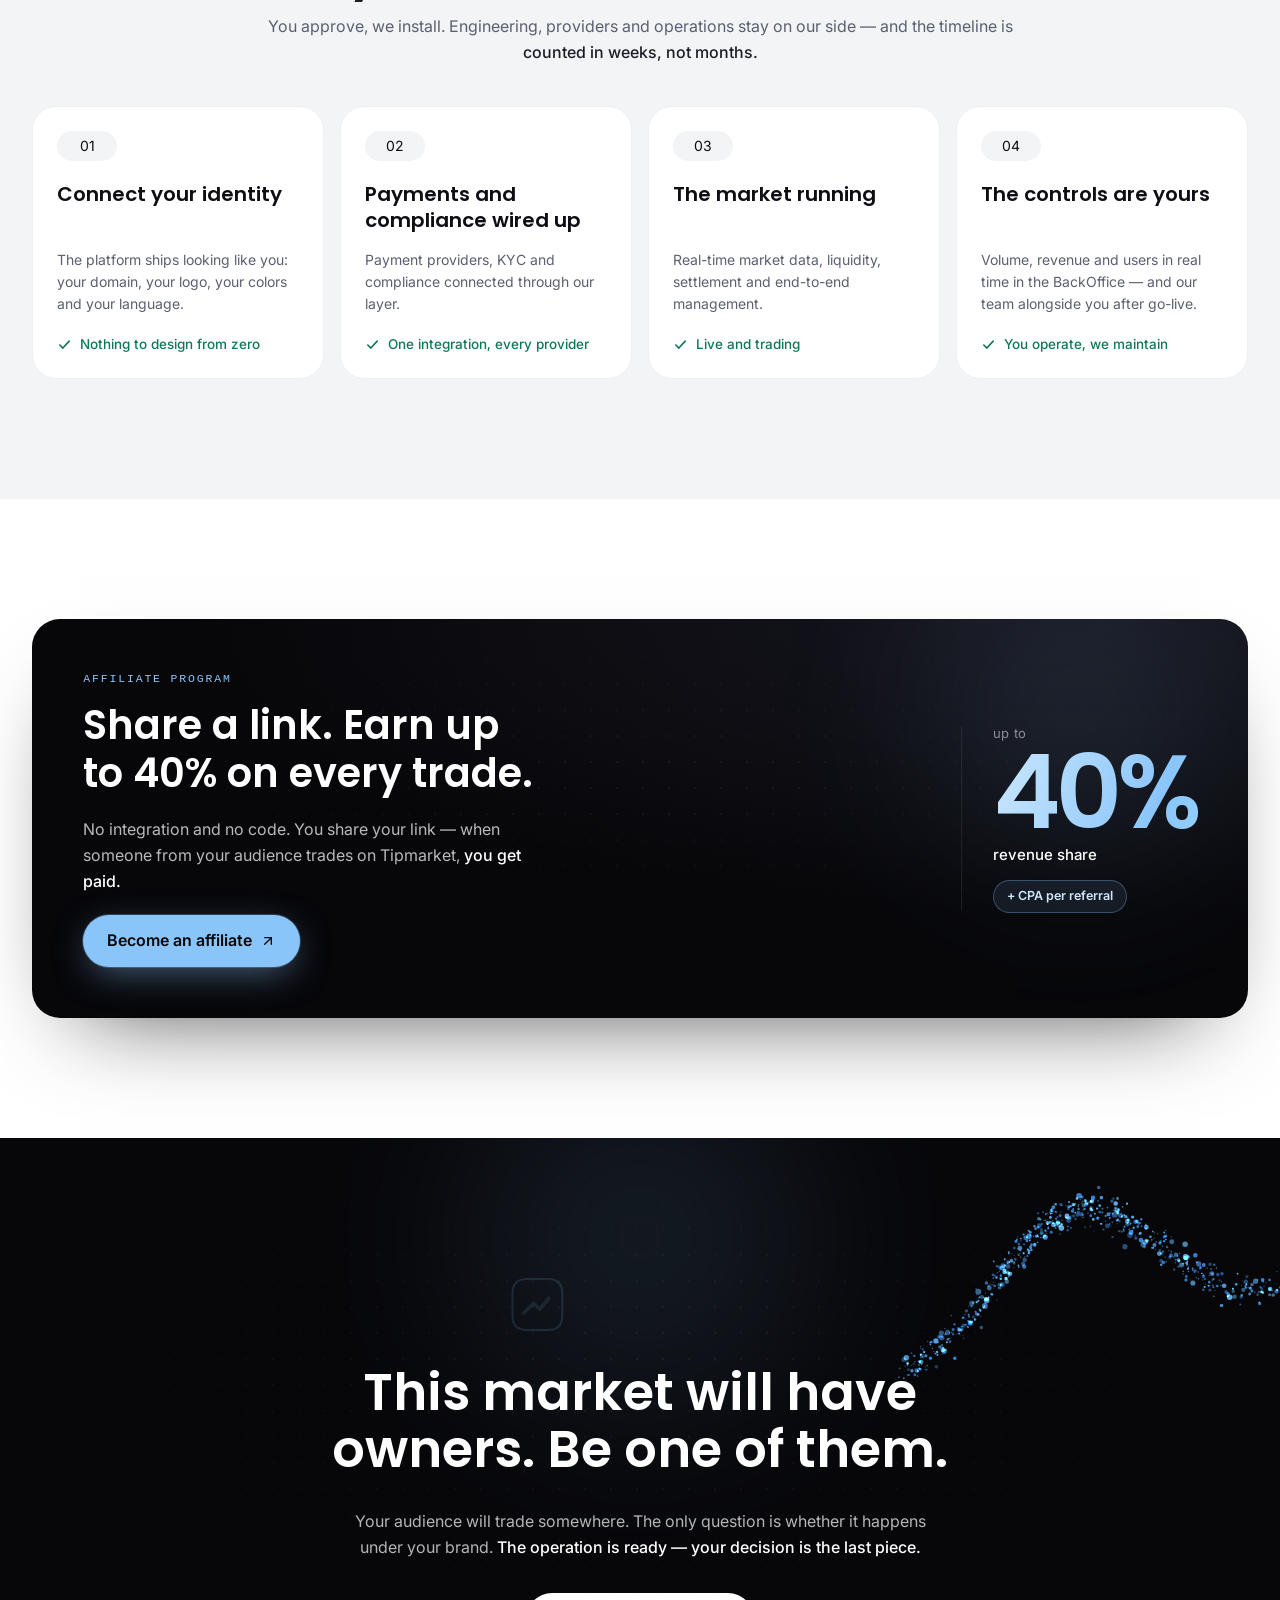
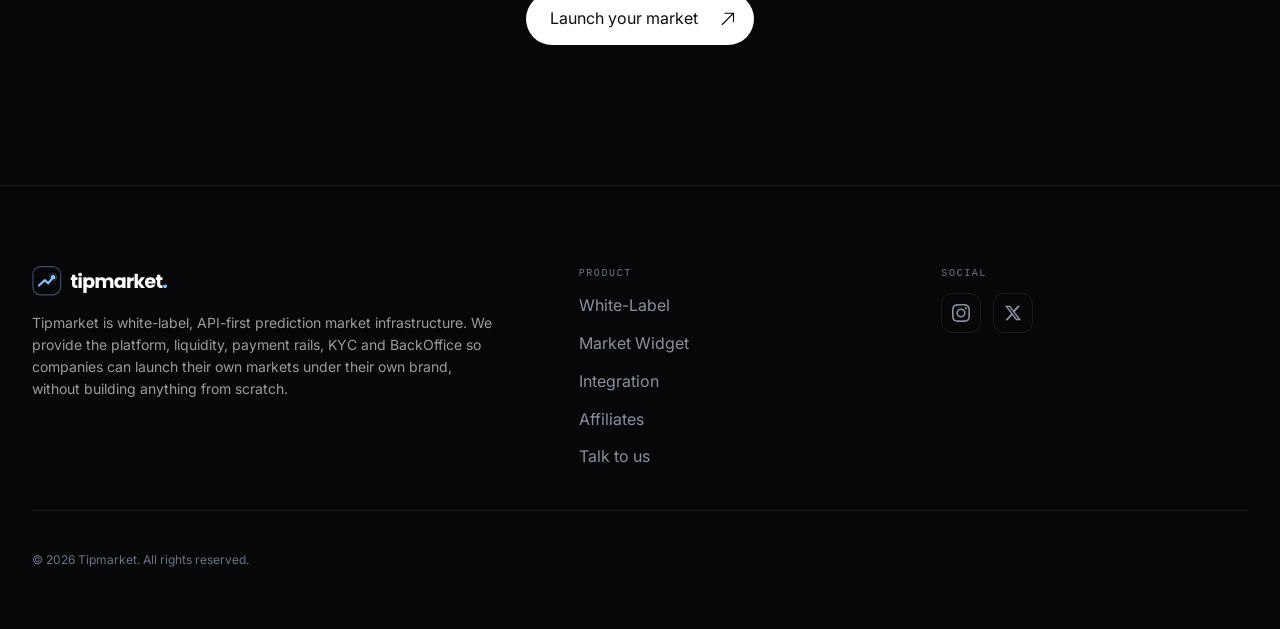
==== commit 13d32a2b: "Put real Polymarket markets in the hero film Every market in the film was invented, and invented mar" ====
--- a/index.html
+++ b/index.html
@@ -289,7 +289,7 @@
         <div class="tm-search-row">
           <div class="tm-search">
             <svg viewBox="0 0 24 24" fill="none" stroke="currentColor" stroke-width="1.8"><circle cx="11" cy="11" r="7"/><path d="m20 20-3.4-3.4"/></svg>
-            Search events… e.g. Bitcoin, NASCAR
+            Search events… e.g. Bitcoin, Champions League
           </div>
           <span class="tm-icon-btn">
             <svg viewBox="0 0 24 24" fill="none" stroke="currentColor" stroke-width="1.8"><path d="M4 7h16M4 12h10M4 17h6"/></svg>
@@ -324,16 +324,23 @@
 
              Os três têm arte. O estado claro do .tm-fcard continua no CSS
              porque é real — evento sem imagem cai no fundo do tema — mas
-             não é o que a fileira mostra.                             -->
+             não é o que a fileira mostra.
+
+             ── de onde vêm os números ─────────────────────────────────
+             Pergunta, preço, multiplicador, volume e data de todos os
+             mercados do quadro — aqui, no Explore e na cena do evento —
+             foram lidos da Polymarket pela API pública dela. O
+             multiplicador é 1/preço, e a porcentagem é o preço; não há
+             número inventado na peça. Mercado que mostra o favorito de
+             um evento com vários resultados troca o rótulo "Yes chance"
+             pelo nome do favorito, que é o que o card diz de verdade. -->
         <div class="tm-feat">
 
           <article class="tm-fcard tm-fcard--dark">
-            <!-- rede de nós com um aceso: o mercado pergunta quem estreia
-                 em #1, e o desenho mostra um ponto destacado no meio dos
-                 outros. Abstrato de propósito — a marca citada no título
-                 não entra como logo aqui pela mesma razão que escudo de
-                 clube não entrava: reproduzir marca alheia no material
-                 de venda sugere licenciamento que não existe. -->
+            <!-- rede de nós com um aceso: o mercado pergunta se as moedas
+                 do Satoshi se mexem, e o desenho é a própria rede com um
+                 ponto que acorda. Abstrato de propósito — nenhum logo de
+                 terceiro entra aqui. -->
             <svg class="tm-fcard-art" viewBox="0 0 340 158" preserveAspectRatio="xMidYMid slice" aria-hidden="true">
               <defs>
                 <linearGradient id="tmArtA" x1="0" y1="0" x2="0" y2="1">
@@ -363,18 +370,18 @@
               <circle cx="306" cy="48" r="5.6" fill="#dfe4ff"/>
             </svg>
             <span class="tm-feat-pill">
-              <svg viewBox="0 0 24 24" fill="none" stroke="currentColor" stroke-width="2"><path d="M3 17l6-6 4 4 7-7"/><path d="M15 8h5v5"/></svg>Featured · $10.84 vol.
+              <svg viewBox="0 0 24 24" fill="none" stroke="currentColor" stroke-width="2"><path d="M3 17l6-6 4 4 7-7"/><path d="M15 8h5v5"/></svg>Featured · $4.91M vol.
             </span>
             <span class="tm-feat-save">
               <svg viewBox="0 0 24 24" fill="none" stroke="currentColor" stroke-width="1.8"><path d="M6 3h12v18l-6-4.5L6 21z"/></svg>
             </span>
-            <h3 class="tm-fcard-q">Will OpenAI’s Astra model debut as #1?</h3>
+            <h3 class="tm-fcard-q">Will Satoshi move any Bitcoin in 2026?</h3>
             <div class="tm-fcard-foot">
               <span class="tm-gauge" id="tm-gauge-1">
-                <i class="tm-mono" data-tick="26" data-pair="f1" data-arc="tm-gauge-1" data-suffix="%">26%</i>
+                <i class="tm-mono" data-tick="4" data-pair="f1" data-arc="tm-gauge-1" data-suffix="%">4%</i>
               </span>
               <span class="tm-fcard-meta">
-                <span class="tm-mult tm-mono">3.85x</span>
+                <span class="tm-mult tm-mono">23.5x</span>
                 <span class="tm-fcard-cap">Yes chance</span>
               </span>
               <span class="tm-fcard-cta">Trade</span>
@@ -408,18 +415,18 @@
               </g>
             </svg>
             <span class="tm-feat-pill">
-              <svg viewBox="0 0 24 24" fill="none" stroke="currentColor" stroke-width="2"><path d="M3 17l6-6 4 4 7-7"/><path d="M15 8h5v5"/></svg>Featured · $7.02 vol.
+              <svg viewBox="0 0 24 24" fill="none" stroke="currentColor" stroke-width="2"><path d="M3 17l6-6 4 4 7-7"/><path d="M15 8h5v5"/></svg>Featured · $11.93M vol.
             </span>
             <span class="tm-feat-save">
               <svg viewBox="0 0 24 24" fill="none" stroke="currentColor" stroke-width="1.8"><path d="M6 3h12v18l-6-4.5L6 21z"/></svg>
             </span>
-            <h3 class="tm-fcard-q">Bitcoin volatility above 40 on Sep 30?</h3>
+            <h3 class="tm-fcard-q">Clarity Act (H.R.3633) signed into law in 2026?</h3>
             <div class="tm-fcard-foot">
               <span class="tm-gauge" id="tm-gauge-2">
-                <i class="tm-mono" data-tick="41" data-pair="f2" data-arc="tm-gauge-2" data-suffix="%">41%</i>
+                <i class="tm-mono" data-tick="18" data-pair="f2" data-arc="tm-gauge-2" data-suffix="%">18%</i>
               </span>
               <span class="tm-fcard-meta">
-                <span class="tm-mult tm-mono">2.44x</span>
+                <span class="tm-mult tm-mono">5.71x</span>
                 <span class="tm-fcard-cap">Yes chance</span>
               </span>
               <span class="tm-fcard-cta">Trade</span>
@@ -439,41 +446,44 @@
               </defs>
               <rect width="340" height="158" fill="url(#tmArtB)"/>
               <rect width="340" height="158" fill="url(#tmArtBl)"/>
-              <!-- o campo virou oval de autódromo, e é quase a mesma
-                   geometria: a elipse de fora continua sendo a borda, a
-                   do meio deixou de ser o círculo central e virou o
-                   miolo da pista, e a linha de meio-campo virou a linha
-                   de chegada, cruzando a faixa no topo. Arquibancada e
-                   refletores servem aos dois. -->
-              <g fill="none" stroke="#d5e4f5" stroke-width="1.4" opacity=".42">
-                <ellipse cx="170" cy="150" rx="150" ry="52"/>
-                <ellipse cx="170" cy="150" rx="112" ry="32"/>
-                <path d="M170 98v20"/>
-              </g>
-              <ellipse cx="170" cy="150" rx="131" ry="42" fill="none" stroke="#d5e4f5"
-                       stroke-width="1.2" stroke-dasharray="6 8" opacity=".22"/>
+              <!-- o oval de autódromo volta a ser campo, que é o que o
+                   mercado pede agora. Arquibancada e refletores continuam
+                   servindo — são a moldura, não o esporte. Nenhum escudo
+                   entra: o card cita o clube por nome, no rodapé, que é
+                   como o próprio mercado o nomeia. -->
               <g fill="#0c2038" opacity=".75">
                 <path d="M0 74h340v14H0z"/><path d="M0 92h340v10H0z"/>
               </g>
+              <g fill="#e9f3ff" opacity=".06">
+                <path d="M0 110h340v16H0z"/><path d="M0 142h340v16H0z"/>
+              </g>
+              <g fill="none" stroke="#d5e4f5" stroke-width="1.4" opacity=".4">
+                <path d="M14 110h312v70H14z"/>
+                <path d="M170 110v70"/>
+                <circle cx="170" cy="145" r="24"/>
+                <path d="M14 126h40v38H14z"/>
+                <path d="M286 126h40v38h-40z"/>
+              </g>
+              <circle cx="170" cy="145" r="2.6" fill="#d5e4f5" opacity=".5"/>
               <g fill="#e9f3ff" opacity=".38">
                 <circle cx="30" cy="66" r="2.2"/><circle cx="44" cy="63" r="2.2"/>
                 <circle cx="296" cy="66" r="2.2"/><circle cx="310" cy="63" r="2.2"/>
               </g>
             </svg>
             <span class="tm-feat-pill">
-              <svg viewBox="0 0 24 24" fill="none" stroke="currentColor" stroke-width="2"><path d="M3 17l6-6 4 4 7-7"/><path d="M15 8h5v5"/></svg>Featured · $6.45 vol.
+              <svg viewBox="0 0 24 24" fill="none" stroke="currentColor" stroke-width="2"><path d="M3 17l6-6 4 4 7-7"/><path d="M15 8h5v5"/></svg>Featured · $22.64M vol.
             </span>
             <span class="tm-feat-save">
               <svg viewBox="0 0 24 24" fill="none" stroke="currentColor" stroke-width="1.8"><path d="M6 3h12v18l-6-4.5L6 21z"/></svg>
             </span>
-            <h3 class="tm-fcard-q">NASCAR: Cook Out Southern 500 Winner</h3>
+            <h3 class="tm-fcard-q">UEFA Champions League: 2027 Champion</h3>
             <div class="tm-fcard-foot">
               <span class="tm-gauge" id="tm-gauge-3">
-                <i class="tm-mono" data-tick="47" data-pair="f3" data-arc="tm-gauge-3" data-suffix="%">47%</i>
+                <i class="tm-mono" data-tick="17" data-pair="f3" data-arc="tm-gauge-3" data-suffix="%">17%</i>
               </span>
               <span class="tm-fcard-meta">
-                <span class="tm-mult tm-mono">2.13x</span>
-                <span class="tm-fcard-cap">Larson leads</span>
+                <span class="tm-mult tm-mono">6.06x</span>
+                <span class="tm-fcard-cap">Barcelona leads</span>
               </span>
               <span class="tm-fcard-cta">Trade</span>
             </div>
@@ -524,21 +534,15 @@
                inicial em cinza diz o mesmo sem competir.
 
                ── coluna: cripto — evento agrupado ───────────────────
-               Era Esportes, e mudou por uma restrição de contagem: a
-               regra é que mercado em destaque não se repete no Explore,
-               e o painel tem três vagas de esporte (um Featured e duas
-               aqui) para as duas corridas que a fonte traz. Duas não
-               enchem três sem repetir uma.
-
-               Então Esportes fica na vaga maior — o card Featured, que é
-               onde ele vende mais — e a coluna passa a Cripto, que a
-               fonte abastece de sobra e que lê igual em qualquer país.
-
-               O tipo de card não muda de trabalho: continua sendo o
-               evento agrupado, com uma linha por resultado. Só que os
-               resultados agora são faixas de preço em vez de nomes, o
-               que é como o próprio produto lista mercado de preço — e
-               continua provando o que a seção precisa provar, que é a
+               Esporte fica na vaga maior — o card Featured, que é onde
+               ele vende mais — e esta coluna é Cripto, que a fonte
+               abastece de sobra e que lê igual em qualquer país. A regra
+               que decide isso: mercado em destaque não se repete aqui.
+
+               Os dois mercados são de faixa de preço, e é por isso que
+               estão aqui: uma linha por faixa é exatamente o desenho do
+               card de evento agrupado. Contra o binário da coluna ao
+               lado, eles provam o que a seção precisa provar — a
                diferença entre "várias saídas" e "sim/não". -->
           <section class="tm-col">
             <header class="tm-col-head">
@@ -553,27 +557,27 @@
                 <span class="tm-card-icon" style="--cat:#a06a12">
                   <svg viewBox="0 0 24 24" fill="none" stroke="currentColor" stroke-width="1.7"><ellipse cx="12" cy="7" rx="8" ry="3.2"/><path d="M4 7v10c0 1.8 3.6 3.2 8 3.2s8-1.4 8-3.2V7"/><path d="M4 12c0 1.8 3.6 3.2 8 3.2s8-1.4 8-3.2"/></svg>
                 </span>
-                <h3 class="tm-ev-q">What price will BNB hit in September?</h3>
-                <span class="tm-ev-n">3 markets</span>
+                <h3 class="tm-ev-q">What price will Bitcoin hit in 2026?</h3>
+                <span class="tm-ev-n">32 markets</span>
                 <svg class="tm-ev-chev" viewBox="0 0 24 24" fill="none" stroke="currentColor" stroke-width="2"><path d="m9 6 6 6-6 6"/></svg>
               </header>
               <div class="tm-ev-rows">
                 <span class="tm-ev-row">
-                  <i class="tm-ev-av">↑</i><b>$700</b>
-                  <span class="tm-ev-mult tm-mono">1.85x</span>
-                  <span class="tm-ev-y tm-mono" data-tick="47" data-pair="s1" data-suffix="%">47%</span>
+                  <i class="tm-ev-av">↑</i><b>$85,000</b>
+                  <span class="tm-ev-mult tm-mono">1.26x</span>
+                  <span class="tm-ev-y tm-mono" data-tick="80" data-pair="s1" data-suffix="%">80%</span>
                   <span class="tm-ev-n2">No</span>
                 </span>
                 <span class="tm-ev-row">
-                  <i class="tm-ev-av">↓</i><b>$600</b>
-                  <span class="tm-ev-mult tm-mono">2.78x</span>
-                  <span class="tm-ev-y tm-mono" data-tick="32" data-pair="s2" data-suffix="%">32%</span>
+                  <i class="tm-ev-av">↓</i><b>$75,000</b>
+                  <span class="tm-ev-mult tm-mono">1.31x</span>
+                  <span class="tm-ev-y tm-mono" data-tick="77" data-pair="s2" data-suffix="%">77%</span>
                   <span class="tm-ev-n2">No</span>
                 </span>
               </div>
               <footer class="tm-ev-foot">
-                <span class="tm-ev-more">+ 1 more</span>
-                <span>$6.45 vol. · closes Sep 30, 2026</span>
+                <span class="tm-ev-more">+ 30 more</span>
+                <span>$62.92M vol. · closes Jan 1, 2027</span>
               </footer>
             </article>
 
@@ -582,48 +586,46 @@
                 <span class="tm-card-icon" style="--cat:#2b6fb0">
                   <svg viewBox="0 0 24 24" fill="none" stroke="currentColor" stroke-width="1.7"><path d="M9.6 14.4 14.4 9.6"/><path d="M7.9 12.1 6 14a3.6 3.6 0 0 0 5.1 5.1l1.9-1.9"/><path d="M16.1 11.9 18 10a3.6 3.6 0 0 0-5.1-5.1L11 6.8"/></svg>
                 </span>
-                <h3 class="tm-ev-q">What price will Chainlink hit in September?</h3>
-                <span class="tm-ev-n">3 markets</span>
+                <h3 class="tm-ev-q">What price will Ethereum hit in 2026?</h3>
+                <span class="tm-ev-n">23 markets</span>
                 <svg class="tm-ev-chev" viewBox="0 0 24 24" fill="none" stroke="currentColor" stroke-width="2"><path d="m9 6 6 6-6 6"/></svg>
               </header>
               <div class="tm-ev-rows">
                 <span class="tm-ev-row">
-                  <i class="tm-ev-av">↑</i><b>$12</b>
-                  <span class="tm-ev-mult tm-mono">2.33x</span>
-                  <span class="tm-ev-y tm-mono" data-tick="41" data-pair="s3" data-suffix="%">41%</span>
+                  <i class="tm-ev-av">↑</i><b>$2,750</b>
+                  <span class="tm-ev-mult tm-mono">1.35x</span>
+                  <span class="tm-ev-y tm-mono" data-tick="74" data-pair="s3" data-suffix="%">74%</span>
                   <span class="tm-ev-n2">No</span>
                 </span>
                 <span class="tm-ev-row">
-                  <i class="tm-ev-av">↓</i><b>$10</b>
-                  <span class="tm-ev-mult tm-mono">2.61x</span>
-                  <span class="tm-ev-y tm-mono" data-tick="36" data-pair="s4" data-suffix="%">36%</span>
+                  <i class="tm-ev-av">↓</i><b>$2,250</b>
+                  <span class="tm-ev-mult tm-mono">1.72x</span>
+                  <span class="tm-ev-y tm-mono" data-tick="58" data-pair="s4" data-suffix="%">58%</span>
                   <span class="tm-ev-n2">No</span>
                 </span>
               </div>
               <footer class="tm-ev-foot">
-                <span class="tm-ev-more">+ 1 more</span>
-                <span>$4.03 vol. · closes Sep 30, 2026</span>
+                <span class="tm-ev-more">+ 21 more</span>
+                <span>$13.39M vol. · closes Jan 1, 2027</span>
               </footer>
             </article>
           </section>
 
-          <!-- ── coluna: tecnologia — mercado binário ───────────────
-               Era Notícias, com desmatamento na Amazônia e Oscar de
-               filme brasileiro. Virou Tecnologia porque é onde a fonte
-               internacional é densa e onde o mercado é legível em
-               qualquer país — "estreia em #1" não depende de saber quem
-               joga nem que prêmio é. A coluna ao lado virou Cripto pelo
-               motivo explicado lá; o argumento da seção é a diferença
-               entre evento agrupado e binário, e isso continua de pé.
-
-               Os dois cards aqui compartilham a moldura "estreia em #1"
-               porque a fonte lista essa família de mercados assim mesmo,
-               um por modelo. São mercados diferentes, com preços
-               diferentes — o que a regra proíbe é o mesmo mercado
-               aparecer em destaque e no Explore. -->
+          <!-- ── coluna: economia — mercado binário ─────────────────
+               Binário de verdade nos dois cards: pergunta única, Yes e
+               No com preço. É o contraste com a coluna ao lado, e é o
+               argumento da seção.
+
+               Economia porque é onde a fonte é mais densa e mais legível
+               fora dos Estados Unidos — tráfego no Estreito de Ormuz e
+               alta de juros não dependem de saber quem joga nem que
+               prêmio é.
+
+               O primeiro card é o que o filme toca, e por isso é dele o
+               livro de ofertas da cena do evento. -->
           <section class="tm-col">
             <header class="tm-col-head">
-              <span class="tm-col-t" style="--cat:#4f46b8;">Technology<i></i></span>
+              <span class="tm-col-t" style="--cat:#1c7a54;">Economy<i></i></span>
               <span class="tm-col-all">view all (5)
                 <svg viewBox="0 0 24 24" fill="none" stroke="currentColor" stroke-width="2"><path d="M5 12h14M13 6l6 6-6 6"/></svg>
               </span>
@@ -642,36 +644,36 @@
                 <header class="tm-bin-head">
                   <!-- chip, e não o logo de quem o mercado cita: o ícone
                        nomeia a categoria do evento, não a empresa -->
-                  <span class="tm-card-icon" style="--cat:#4f46b8">
-                    <svg viewBox="0 0 24 24" fill="none" stroke="currentColor" stroke-width="1.7"><rect x="7" y="7" width="10" height="10" rx="2"/><path d="M10 3v4M14 3v4M10 17v4M14 17v4M3 10h4M3 14h4M17 10h4M17 14h4"/></svg>
+                  <span class="tm-card-icon" style="--cat:#1c7a54">
+                    <svg viewBox="0 0 24 24" fill="none" stroke="currentColor" stroke-width="1.7"><path d="M3.4 15.4h17.2l-2 4.7H5.4z"/><path d="M7.6 15.4V10h8.8v5.4"/><path d="M12 10V6.3M9.7 6.3h4.6"/></svg>
                   </span>
-                  <h3 class="tm-bin-q">Will the next Mythos-Class model debut as #1?</h3>
+                  <h3 class="tm-bin-q">Strait of Hormuz traffic returns to normal by December 31?</h3>
                   <span class="tm-bin-pct">
-                    <b class="tm-mono" data-tick="26" data-pair="n1" data-suffix="%">26%</b>
-                    <i class="tm-mono">3.85x</i>
+                    <b class="tm-mono" data-tick="28" data-pair="n1" data-suffix="%">28%</b>
+                    <i class="tm-mono">3.57x</i>
                   </span>
                 </header>
                 <div class="tm-bin-bars">
                   <span class="tm-bin-bar tm-bin-y">
                     <i class="tm-bin-fill" id="tm-fill-1"></i>
-                    <b>Yes</b><span class="tm-mono" data-tick="0.26" data-format="cents" data-prefix="$" data-pair="b1" data-prob="tm-fill-1">$0.26</span>
+                    <b>Yes</b><span class="tm-mono" data-tick="0.28" data-format="cents" data-prefix="$" data-pair="b1" data-prob="tm-fill-1">$0.28</span>
                   </span>
                   <span class="tm-bin-bar tm-bin-n">
                     <i class="tm-bin-fill" id="tm-fill-2"></i>
-                    <b>No</b><span class="tm-mono" data-mirror="b1" data-prefix="$">$0.74</span>
+                    <b>No</b><span class="tm-mono" data-mirror="b1" data-prefix="$">$0.72</span>
                   </span>
                 </div>
                 <footer class="tm-ev-foot">
-                  <span>$10.84 vol. · closes Jan 30, 2027</span>
+                  <span>$10.36M vol. · closes Dec 31, 2026</span>
                 </footer>
               </article>
               <div class="tm-qt tm-flip-back" id="tm-app-qt" aria-hidden="true">
                 <div class="tm-qt-head">
-                  <span class="tm-qt-q">Will the next Mythos-Class model debut as #1?</span>
+                  <span class="tm-qt-q">Strait of Hormuz traffic returns to normal by December 31?</span>
                   <span class="tm-qt-x"><svg viewBox="0 0 24 24" fill="none" stroke="currentColor" stroke-width="2.4" stroke-linecap="round"><path d="M6 6l12 12M18 6 6 18"/></svg></span>
                 </div>
                 <div class="tm-qt-row">
-                  <span class="tm-qt-side">Yes $0.26</span>
+                  <span class="tm-qt-side">Yes $0.28</span>
                   <span class="tm-inp tm-qt-amt" id="tm-app-qt-inp">
                     <span class="tm-cur">$</span><span class="tm-typed">5.00</span><i class="tm-caret"></i>
                   </span>
@@ -681,8 +683,8 @@
                 </div>
                 <div class="tm-qt-slider"><i id="tm-app-qt-fill"></i><b id="tm-app-qt-knob"></b></div>
                 <div class="tm-qt-meta">
-                  <span id="tm-app-qt-sh">19 shares · 3.85x</span>
-                  <span>If right · <b id="tm-app-qt-win">$19.00</b></span>
+                  <span id="tm-app-qt-sh">17.85 shares · 3.57x</span>
+                  <span>If right · <b id="tm-app-qt-win">$17.85</b></span>
                 </div>
                 <div class="tm-qt-btns">
                   <span class="tm-qt-cancel">Cancel</span>
@@ -690,7 +692,7 @@
                 </div>
                 <div class="tm-qt-done">
                   <i><svg viewBox="0 0 24 24" fill="none" stroke="currentColor" stroke-width="3" stroke-linecap="round" stroke-linejoin="round"><path d="m5 13 4 4L19 7"/></svg></i>
-                  <span>Filled · Yes, 19 shares</span>
+                  <span>Filled · Yes, 17.85 shares</span>
                   <em>$5.00</em>
                 </div>
               </div>
@@ -699,27 +701,27 @@
 
             <article class="tm-bin">
               <header class="tm-bin-head">
-                <span class="tm-card-icon" style="--cat:#1c8fa8">
-                  <svg viewBox="0 0 24 24" fill="none" stroke="currentColor" stroke-width="1.7"><path d="M12 3 3 7.5 12 12l9-4.5z"/><path d="M3 12.2 12 16.7l9-4.5"/><path d="M3 16.8 12 21.3l9-4.5"/></svg>
+                <span class="tm-card-icon" style="--cat:#1c7a54">
+                  <svg viewBox="0 0 24 24" fill="none" stroke="currentColor" stroke-width="1.7"><path d="M3.6 9.7 12 4.6l8.4 5.1"/><path d="M6 11v7.6M9.5 11v7.6M14.5 11v7.6M18 11v7.6"/><path d="M3.5 19.4h17"/></svg>
                 </span>
-                <h3 class="tm-bin-q">Will the next Gemini Flash model debut as #1?</h3>
+                <h3 class="tm-bin-q">Fed rate hike in 2026?</h3>
                 <span class="tm-bin-pct">
-                  <b class="tm-mono" data-tick="50" data-pair="n2" data-suffix="%">50%</b>
-                  <i class="tm-mono">2.00x</i>
+                  <b class="tm-mono" data-tick="66" data-pair="n2" data-suffix="%">66%</b>
+                  <i class="tm-mono">1.53x</i>
                 </span>
               </header>
               <div class="tm-bin-bars">
                 <span class="tm-bin-bar tm-bin-y">
                   <i class="tm-bin-fill" id="tm-fill-3"></i>
-                  <b>Yes</b><span class="tm-mono" data-tick="0.50" data-format="cents" data-prefix="$" data-pair="b2" data-prob="tm-fill-3">$0.50</span>
+                  <b>Yes</b><span class="tm-mono" data-tick="0.66" data-format="cents" data-prefix="$" data-pair="b2" data-prob="tm-fill-3">$0.66</span>
                 </span>
                 <span class="tm-bin-bar tm-bin-n">
                   <i class="tm-bin-fill" id="tm-fill-4"></i>
-                  <b>No</b><span class="tm-mono" data-mirror="b2" data-prefix="$">$0.50</span>
+                  <b>No</b><span class="tm-mono" data-mirror="b2" data-prefix="$">$0.34</span>
                 </span>
               </div>
               <footer class="tm-ev-foot">
-                <span>— vol. · closes Jan 15, 2027</span>
+                <span>$8.48M vol. · closes Dec 9, 2026</span>
               </footer>
             </article>
           </section>
@@ -740,29 +742,29 @@
             <div class="min-w-0">
 
               <div class="tm-ev2-t">
-                <span class="tm-card-icon" style="--cat:#4f46b8">
-                  <svg viewBox="0 0 24 24" fill="none" stroke="currentColor" stroke-width="1.7"><rect x="7" y="7" width="10" height="10" rx="2"/><path d="M10 3v4M14 3v4M10 17v4M14 17v4M3 10h4M3 14h4M17 10h4M17 14h4"/></svg>
+                <span class="tm-card-icon" style="--cat:#1c7a54">
+                  <svg viewBox="0 0 24 24" fill="none" stroke="currentColor" stroke-width="1.7"><path d="M3.4 15.4h17.2l-2 4.7H5.4z"/><path d="M7.6 15.4V10h8.8v5.4"/><path d="M12 10V6.3M9.7 6.3h4.6"/></svg>
                 </span>
                 <div>
                   <span class="tm-kicker">Your call.</span>
-                  <div class="tm-ev2-h">Will the next Mythos-Class model debut as #1?</div>
+                  <div class="tm-ev2-h">Strait of Hormuz traffic returns to normal by December 31?</div>
                   <div class="tm-ev2-meta">
-                    <span class="ds-dot"></span><em>Technology</em>
-                    <span>· $10.84 traded · closes Jan 30, 2027</span>
+                    <span class="ds-dot"></span><em>Economy</em>
+                    <span>· $10.36M traded · closes Dec 31, 2026</span>
                   </div>
                 </div>
               </div>
 
               <div class="tm-ev2-card">
                 <div class="tm-ev2-px">
-                  <strong>26%</strong>
-                  <span class="tm-ev2-mult">3.85x</span>
+                  <strong>28%</strong>
+                  <span class="tm-ev2-mult">3.57x</span>
                   <span class="tm-ev2-chips">
-                    <span>Spread <b>$0.00</b></span>
-                    <span>Liquidity <b>31 shares</b></span>
+                    <span>Spread <b>$0.01</b></span>
+                    <span>Liquidity <b>$411K</b></span>
                   </span>
                 </div>
-                <div class="tm-ev2-sub">Yes chance · $0.26 per share</div>
+                <div class="tm-ev2-sub">Yes chance · $0.28 per share</div>
 
                 <div class="tm-ev2-tabs" id="tm-app-ev2tabs">
                   <span class="is-on" data-ev2tab="chart">Chart</span>
@@ -784,7 +786,7 @@
                         <circle class="tm-ev2-dot" cx="290" cy="34" r="4"/>
                       </svg>
                       <!-- o valor corrente vive na ponta da linha, no site -->
-                      <span class="tm-ev2-now">Yes<b>26%</b></span>
+                      <span class="tm-ev2-now">Yes<b>28%</b></span>
                       <!-- o site rotula só as pontas -->
                       <div class="tm-ev2-xs">
                         <span>Aug 26</span><span>Sep 3</span>
@@ -806,21 +808,27 @@
                         <span class="ds-dot"></span>Sell orders (SELL)
                         <i class="tm-ev2-book-cv"></i>
                       </div>
+                      <!-- Preço, tamanho e total vêm do livro real deste
+                           mercado: as quatro melhores ofertas de venda em
+                           ordem decrescente, com a melhor encostada no
+                           spread — que é como o livro se lê. A barra de
+                           profundidade de cada linha é o tamanho dela
+                           contra o maior do livro. -->
                       <div class="tm-ev2-book-hd"><span>Price</span><span>Shares</span><span>Total</span></div>
-                      <div class="tm-ev2-book-r"><i style="width:100%"></i><span>$0.45</span><span>4 shares</span><span>$9.70</span></div>
-                      <div class="tm-ev2-book-r"><i style="width:81%"></i><span>$0.40</span><span>6 shares</span><span>$7.90</span></div>
-                      <div class="tm-ev2-book-r"><i style="width:57%"></i><span>$0.35</span><span>8 shares</span><span>$5.50</span></div>
-                      <div class="tm-ev2-book-r"><i style="width:28%"></i><span>$0.30</span><span>9 shares</span><span>$2.70</span></div>
-                      <div class="tm-ev2-book-sp">Spread: $0.09</div>
+                      <div class="tm-ev2-book-r"><i style="width:44%"></i><span>$0.31</span><span>15,590.72</span><span>$4,833.12</span></div>
+                      <div class="tm-ev2-book-r"><i style="width:61%"></i><span>$0.30</span><span>21,631.99</span><span>$6,489.60</span></div>
+                      <div class="tm-ev2-book-r"><i style="width:69%"></i><span>$0.29</span><span>24,335.58</span><span>$7,057.32</span></div>
+                      <div class="tm-ev2-book-r"><i style="width:60%"></i><span>$0.28</span><span>21,401.90</span><span>$5,992.53</span></div>
+                      <div class="tm-ev2-book-sp">Spread: $0.01</div>
                       <div class="tm-ev2-book-t is-bid">
                         <span class="ds-dot"></span>Buy orders (BID)
                         <i class="tm-ev2-book-cv"></i>
                       </div>
                       <div class="tm-ev2-book-hd"><span>Price</span><span>Shares</span><span>Total</span></div>
-                      <div class="tm-ev2-book-r is-bid"><i style="width:29%"></i><span>$0.21</span><span>24 shares</span><span>$5.04</span></div>
-                      <div class="tm-ev2-book-r is-bid"><i style="width:50%"></i><span>$0.06</span><span>62 shares</span><span>$8.76</span></div>
-                      <div class="tm-ev2-book-r is-bid"><i style="width:100%"></i><span>$0.01</span><span>244 shares</span><span>$11.20</span></div>
-                      <div class="tm-ev2-book-sp">Spread: $0.09</div>
+                      <div class="tm-ev2-book-r is-bid"><i style="width:100%"></i><span>$0.27</span><span>35,494.16</span><span>$9,583.42</span></div>
+                      <div class="tm-ev2-book-r is-bid"><i style="width:99%"></i><span>$0.26</span><span>35,249.06</span><span>$9,164.76</span></div>
+                      <div class="tm-ev2-book-r is-bid"><i style="width:82%"></i><span>$0.25</span><span>29,201.34</span><span>$7,300.34</span></div>
+                      <div class="tm-ev2-book-sp">Spread: $0.01</div>
                     </div>
                   </div>
                 </div>
@@ -831,7 +839,7 @@
               <div class="tm-ev2-tl">
                 <h5>Timeline</h5>
                 <div><i></i><span><b>Market open</b><em>Trading enabled for everyone</em></span></div>
-                <div><i></i><span><b>Close</b><em>Jan 30, 2027 — last orders</em></span></div>
+                <div><i></i><span><b>Close</b><em>Dec 31, 2026 — last orders</em></span></div>
                 <div><i></i><span><b>Resolution</b><em>Official result published by curation</em></span></div>
                 <div><i></i><span><b>Dispute window</b><em>24h to contest with a bond</em></span></div>
                 <div><i></i><span><b>Payout</b><em>Winning shares pay $1.00</em></span></div>
@@ -843,15 +851,15 @@
               <p>Pick a side — you review before confirming.</p>
               <div class="tm-ev2-side is-yes" id="tm-app-ev2-yes">
                 <strong>Yes</strong>
-                <u><b>$10.00 → $38.00</b><em>est. if right</em></u>
+                <u><b>$10.00 → $35.71</b><em>est. if right</em></u>
               </div>
               <div class="tm-ev2-side is-no">
                 <strong>No</strong>
-                <u><b>$10.00 → $13.51</b><em>est. if right</em></u>
+                <u><b>$10.00 → $13.88</b><em>est. if right</em></u>
               </div>
               <div class="tm-ev2-facts">
-                <div><em>Total volume</em><b>$10.84</b></div>
-                <div><em>Closes</em><b>Jan 30, 2027</b></div>
+                <div><em>Total volume</em><b>$10.36M</b></div>
+                <div><em>Closes</em><b>Dec 31, 2026</b></div>
                 <div><em>Market type</em><b>Binary (Yes/No)</b></div>
               </div>
               <div class="tm-ev2-hint">
@@ -941,7 +949,7 @@
               </div>
               <div class="tm-pf-pl">
                 <em>Total P&amp;L</em>
-                <strong>+$0.96</strong>
+                <strong>+$0.53</strong>
                 <div class="tm-pf-sub">open + realized</div>
               </div>
             </div>
@@ -952,12 +960,12 @@
                   <span class="is-on">Positions</span><span>Orders</span><span>Activity</span>
                 </div>
                 <div class="tm-pf-pos">
-                  <div class="tm-pf-pos-q">Will the next Mythos-Class model debut as #1?</div>
+                  <div class="tm-pf-pos-q">Strait of Hormuz traffic returns to normal by December 31?</div>
                   <div class="tm-pf-pos-r">
-                    <em>Yes · 57 shares</em><b>$15.96</b>
+                    <em>Yes · 53.56 shares</em><b>$15.00</b>
                   </div>
                   <div class="tm-pf-pos-r">
-                    <em>If you are right</em><b class="is-yes">$57.00</b>
+                    <em>If you are right</em><b class="is-yes">$53.56</b>
                   </div>
                 </div>
               </div>
@@ -966,7 +974,7 @@
                 <div class="tm-pf-chart-h">
                   <div>
                     <em>P&amp;L over time <span class="ds-dot"></span> live</em>
-                    <b>+$0.96</b>
+                    <b>+$0.53</b>
                     <div class="tm-pf-sub">today</div>
                   </div>
                   <span class="tm-pf-ranges">
@@ -1040,10 +1048,10 @@
            Quem escolhe entre este alvo e o do trilho é o pick(). -->
       <div class="tm-ev2-mobbar" id="tm-app-mobsides" aria-hidden="true">
         <div class="tm-ev2-side is-yes" id="tm-app-mob-yes">
-          <strong>Yes</strong><i class="tm-ev2-px2">$0.26</i>
+          <strong>Yes</strong><i class="tm-ev2-px2">$0.28</i>
         </div>
         <div class="tm-ev2-side is-no">
-          <strong>No</strong><i class="tm-ev2-px2">$0.74</i>
+          <strong>No</strong><i class="tm-ev2-px2">$0.72</i>
         </div>
       </div>
 
@@ -1094,8 +1102,8 @@
               <h4>You picked <span style="color:var(--tm-yes)">Yes</span></h4>
               <span class="tm-sheet-x"><svg viewBox="0 0 24 24" fill="none" stroke="currentColor" stroke-width="2.4" stroke-linecap="round"><path d="M6 6l12 12M18 6 6 18"/></svg></span>
             </div>
-            <div class="tm-sheet-sub">Will the next Mythos-Class model debut as #1?</div>
-            <div class="tm-sheet-note"><b>$0.26</b> · 26% chance <i class="tm-mult">3.85x</i></div>
+            <div class="tm-sheet-sub">Strait of Hormuz traffic returns to normal by December 31?</div>
+            <div class="tm-sheet-note"><b>$0.28</b> · 28% chance <i class="tm-mult">3.57x</i></div>
             <div class="tm-seg"><span class="is-on">Buy</span><span>Sell</span></div>
             <div class="tm-seg"><span class="is-on">Yes</span><span>No</span></div>
             <div class="tm-seg-row">
@@ -1124,7 +1132,7 @@
               <svg viewBox="0 0 24 24" fill="none" stroke="currentColor" stroke-width="3" stroke-linecap="round" stroke-linejoin="round"><path d="m5 13 4 4L19 7"/></svg>
             </div>
             <h4 id="tm-app-ok-h">Order filled</h4>
-            <p id="tm-app-ok-p">Buy Yes · $10.00 · 38 shares</p>
+            <p id="tm-app-ok-p">Buy Yes · $10.00 · 35.71 shares</p>
           </div>
         </div>
       </div>
--- a/assets/site.css
+++ b/assets/site.css
@@ -335,7 +335,10 @@
    which is exactly the squeezed-app problem this pass exists to fix. */
 .tm-main > * { flex-shrink:0 }
 
-.tm-main-head { display:flex; align-items:center; gap:8px;
+/* `relative` + z-index: o cabeçalho é moldura, e nada da cena
+   pinta por cima dele */
+.tm-main-head { position:relative; z-index:2;
+                display:flex; align-items:center; gap:8px;
                 padding:13px 22px 12px; background:var(--tm-surf) }
 .tm-main-title { font-size:19px; font-weight:800; color:var(--tm-ink);
                  letter-spacing:-.03em; margin-right:auto }
@@ -706,14 +709,28 @@
    passando pelo corte do bezel, que é o comportamento que o quadro já
    tinha. Com `inset:0` ela seria cortada na altura do palco e o corte
    deixaria de acontecer na moldura.                                */
-.tm-app-scenes { position:relative; flex:1; min-width:0 }
+/* O palco das cenas rola: no telefone o corte tem ~570px e o que a peça
+   precisa mostrar — o painel do atalho, as linhas do livro, a posição na
+   carteira — cai abaixo dele.
+
+   Quem rola é a CENA; o palco fica parado e é ele quem recorta. Rolar o
+   palco parecia dar no mesmo e não dava: a caixa dele subia junto com o
+   conteúdo, levando o próprio recorte, e a cena passava a ser escrita
+   por cima do cabeçalho — "Your call." saía em cima de "Binary market".
+   Com o recorte numa caixa que não se move, o conteúdo desliza por
+   baixo da moldura, que é o que um app faz quando a pessoa arrasta. */
+.tm-app-scenes { position:relative; flex:1; min-width:0; overflow:hidden }
 .tm-app-scene {
   position:absolute; top:0; left:0; right:0;
   opacity:0; transform:translateX(14px);
   pointer-events:none;
   transition:opacity .34s ease, transform .44s cubic-bezier(.22,1,.28,1);
 }
-.tm-app-scene.is-on  { opacity:1; transform:none; position:relative }
+/* a cena no ar troca a curva: aqui `transform` deixa de ser a entrada
+   lateral e passa a ser a rolagem, que pede um tempo mais longo */
+.tm-app-scene.is-on  { opacity:1; transform:none; position:relative;
+                       transition:opacity .34s ease,
+                                  transform .62s cubic-bezier(.33,1,.36,1) }
 .tm-app-scene.is-out { opacity:0; transform:translateX(-14px) }
 
 /* ── o cabeçalho, agora com estado ────────────────────────────────
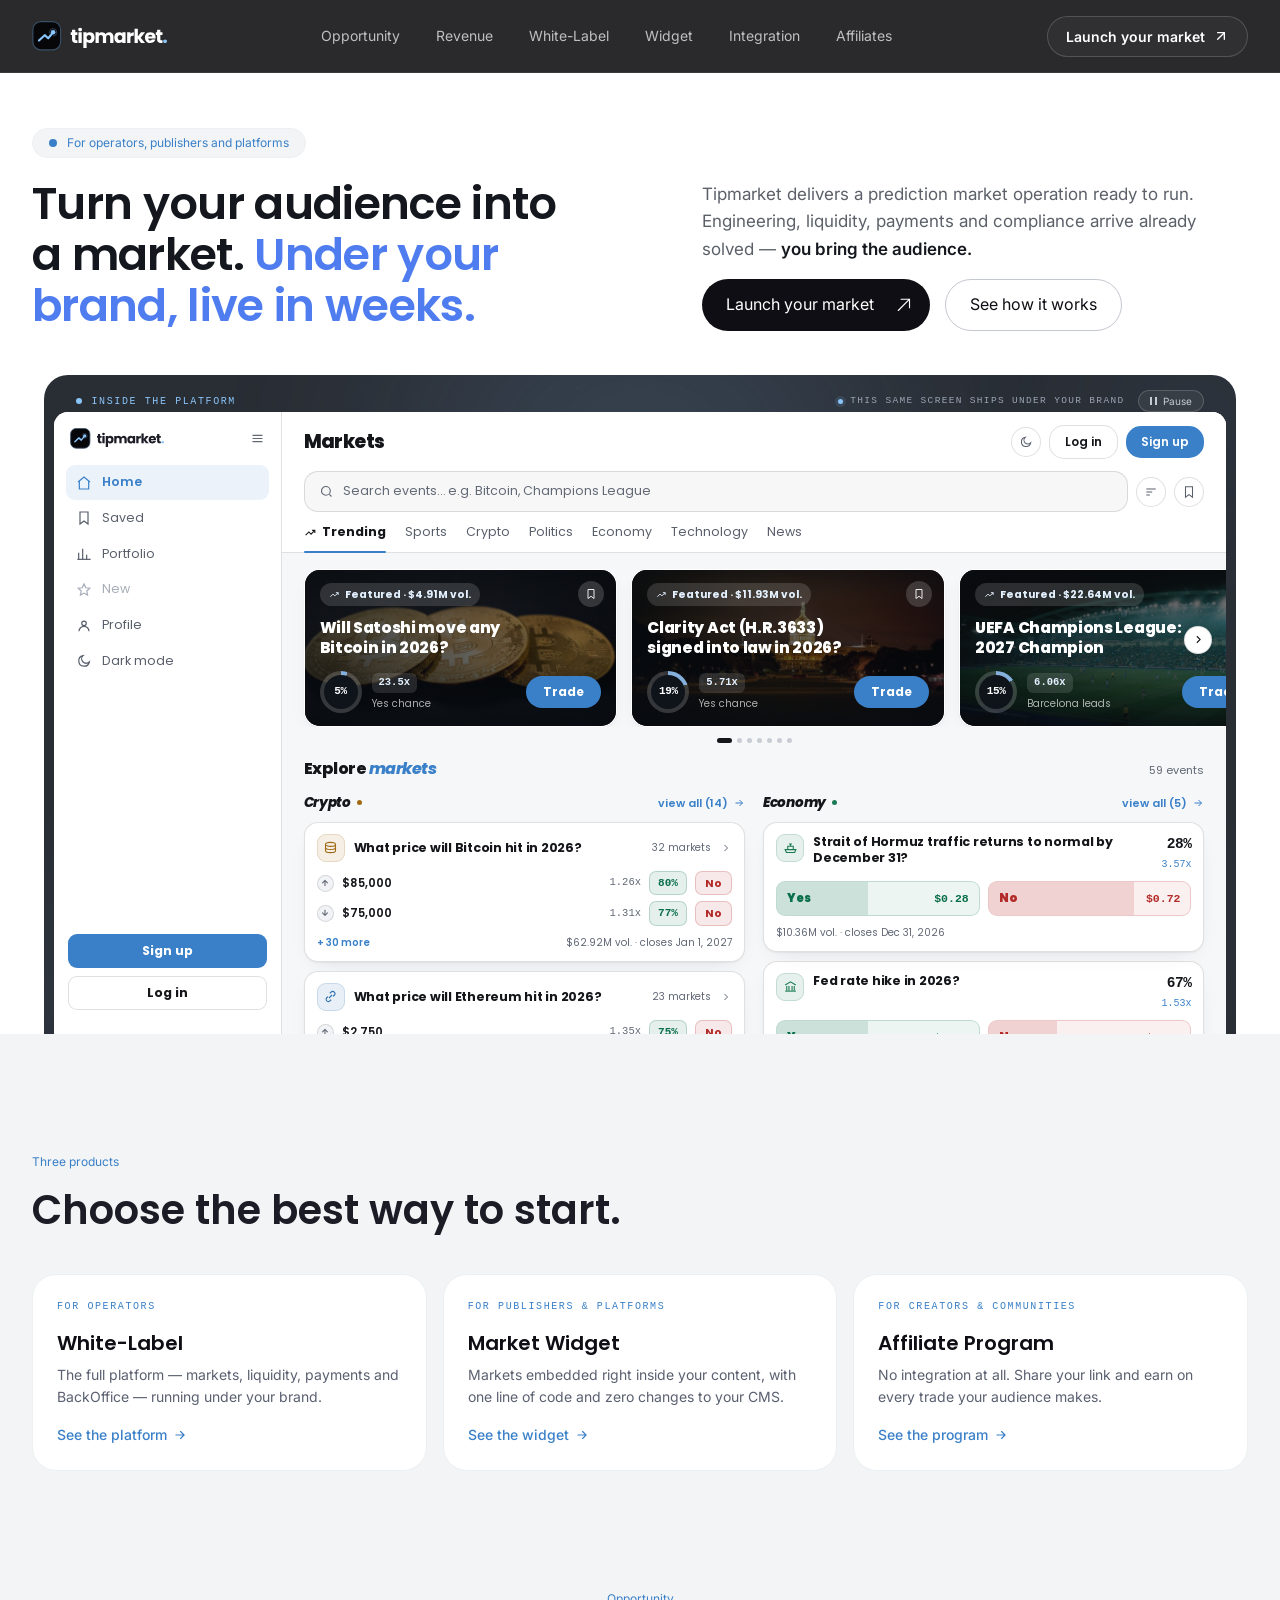
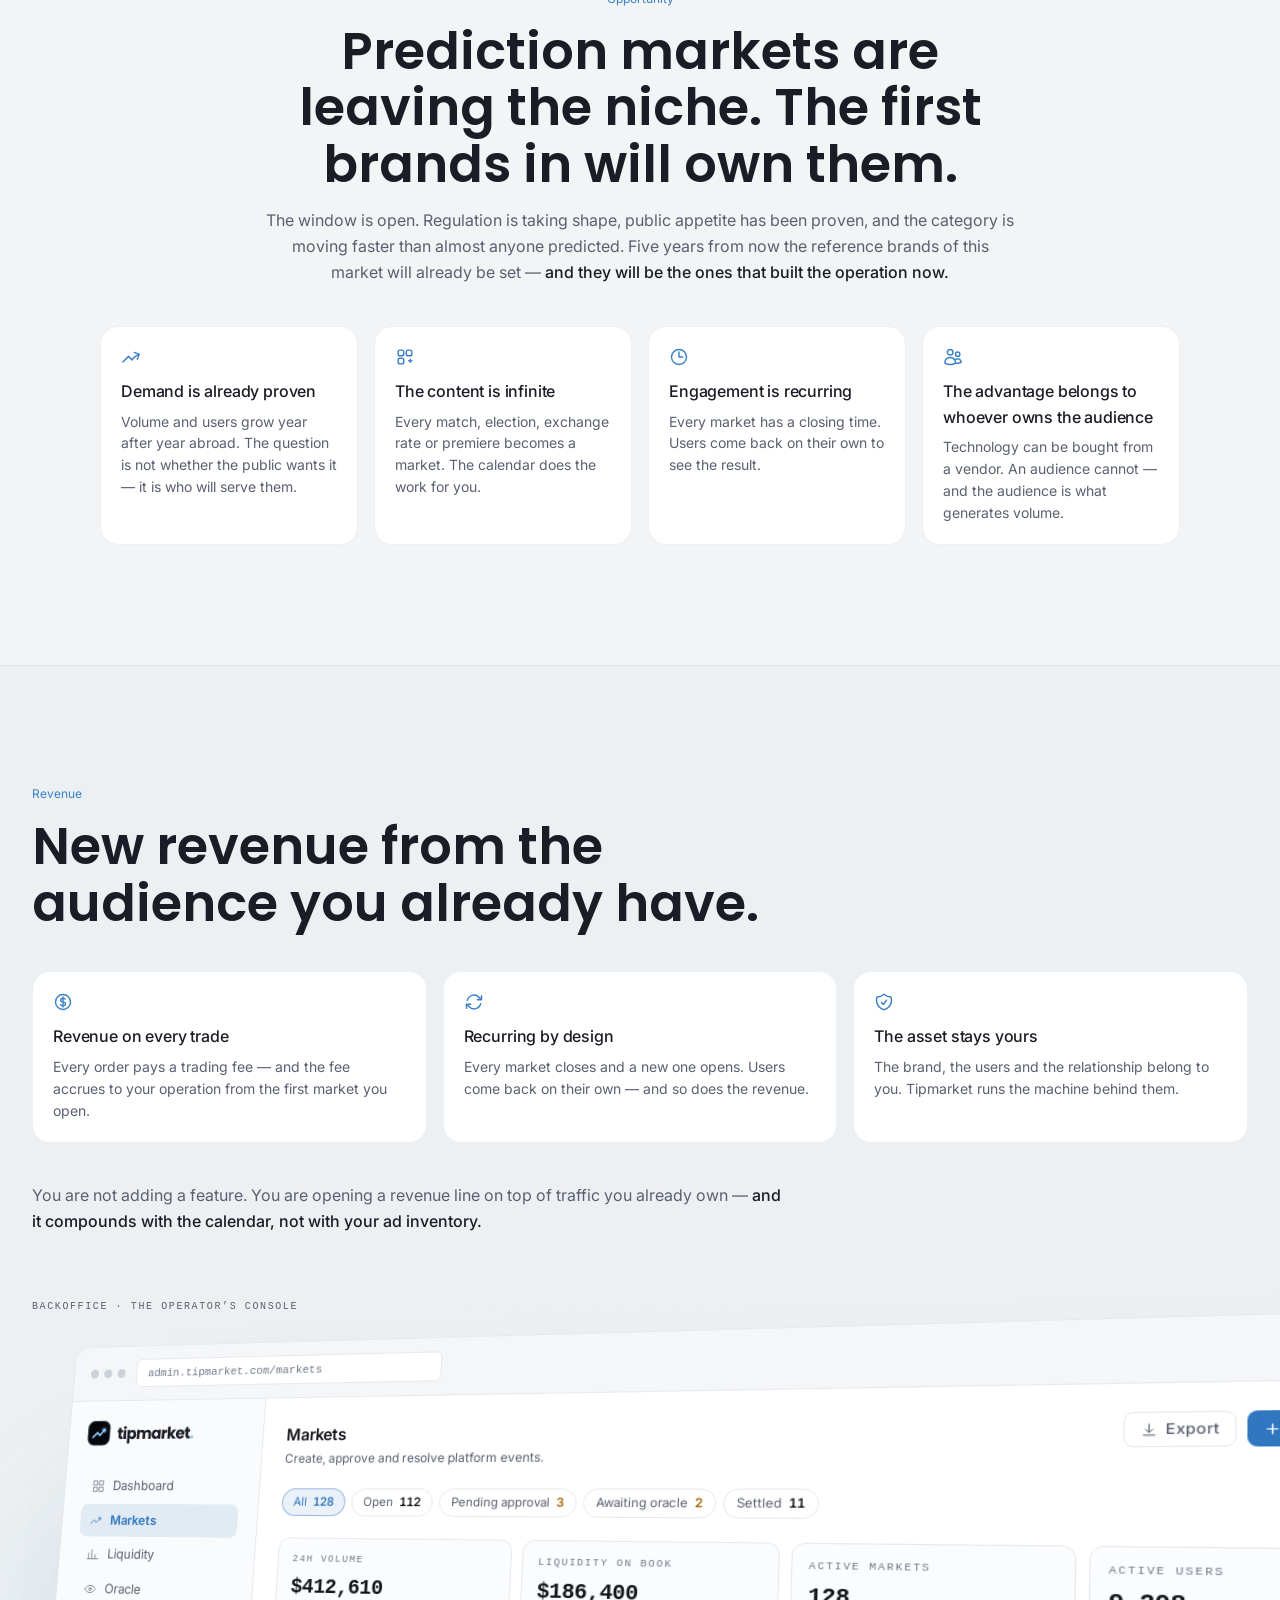
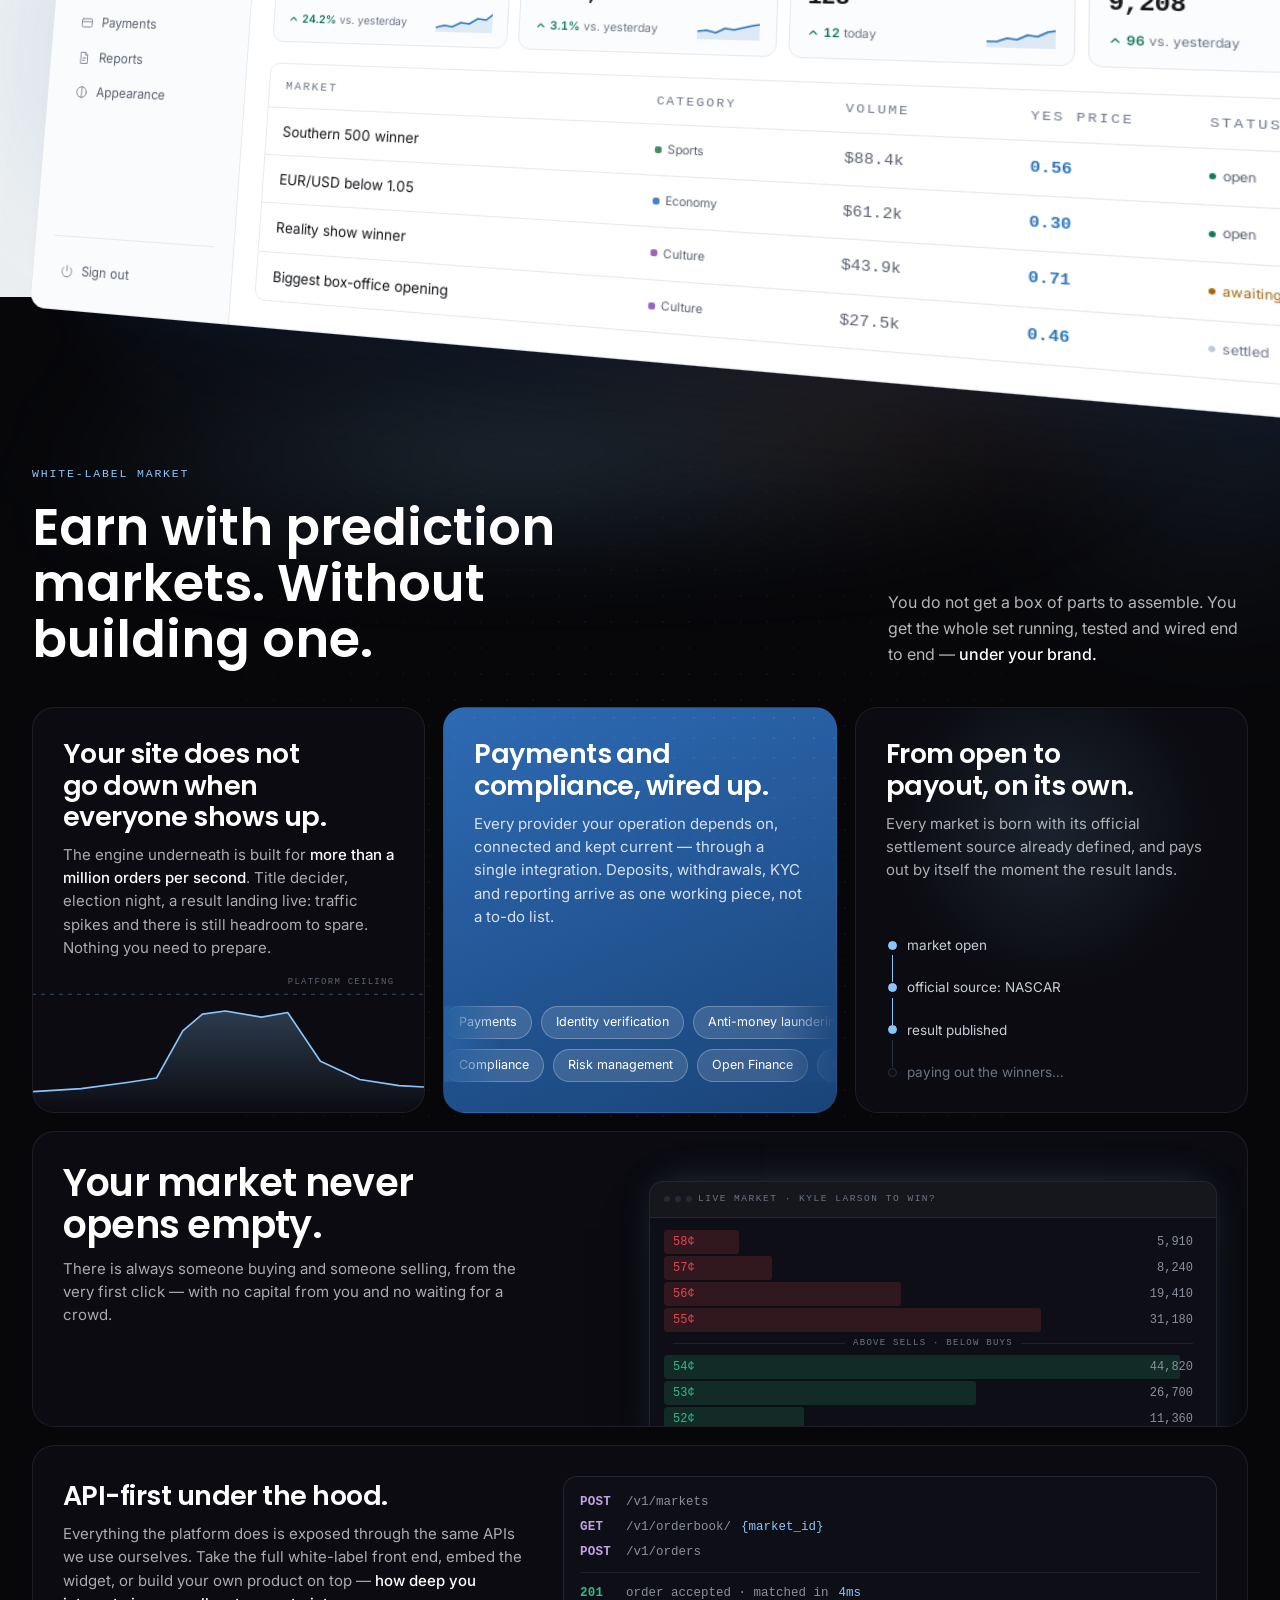
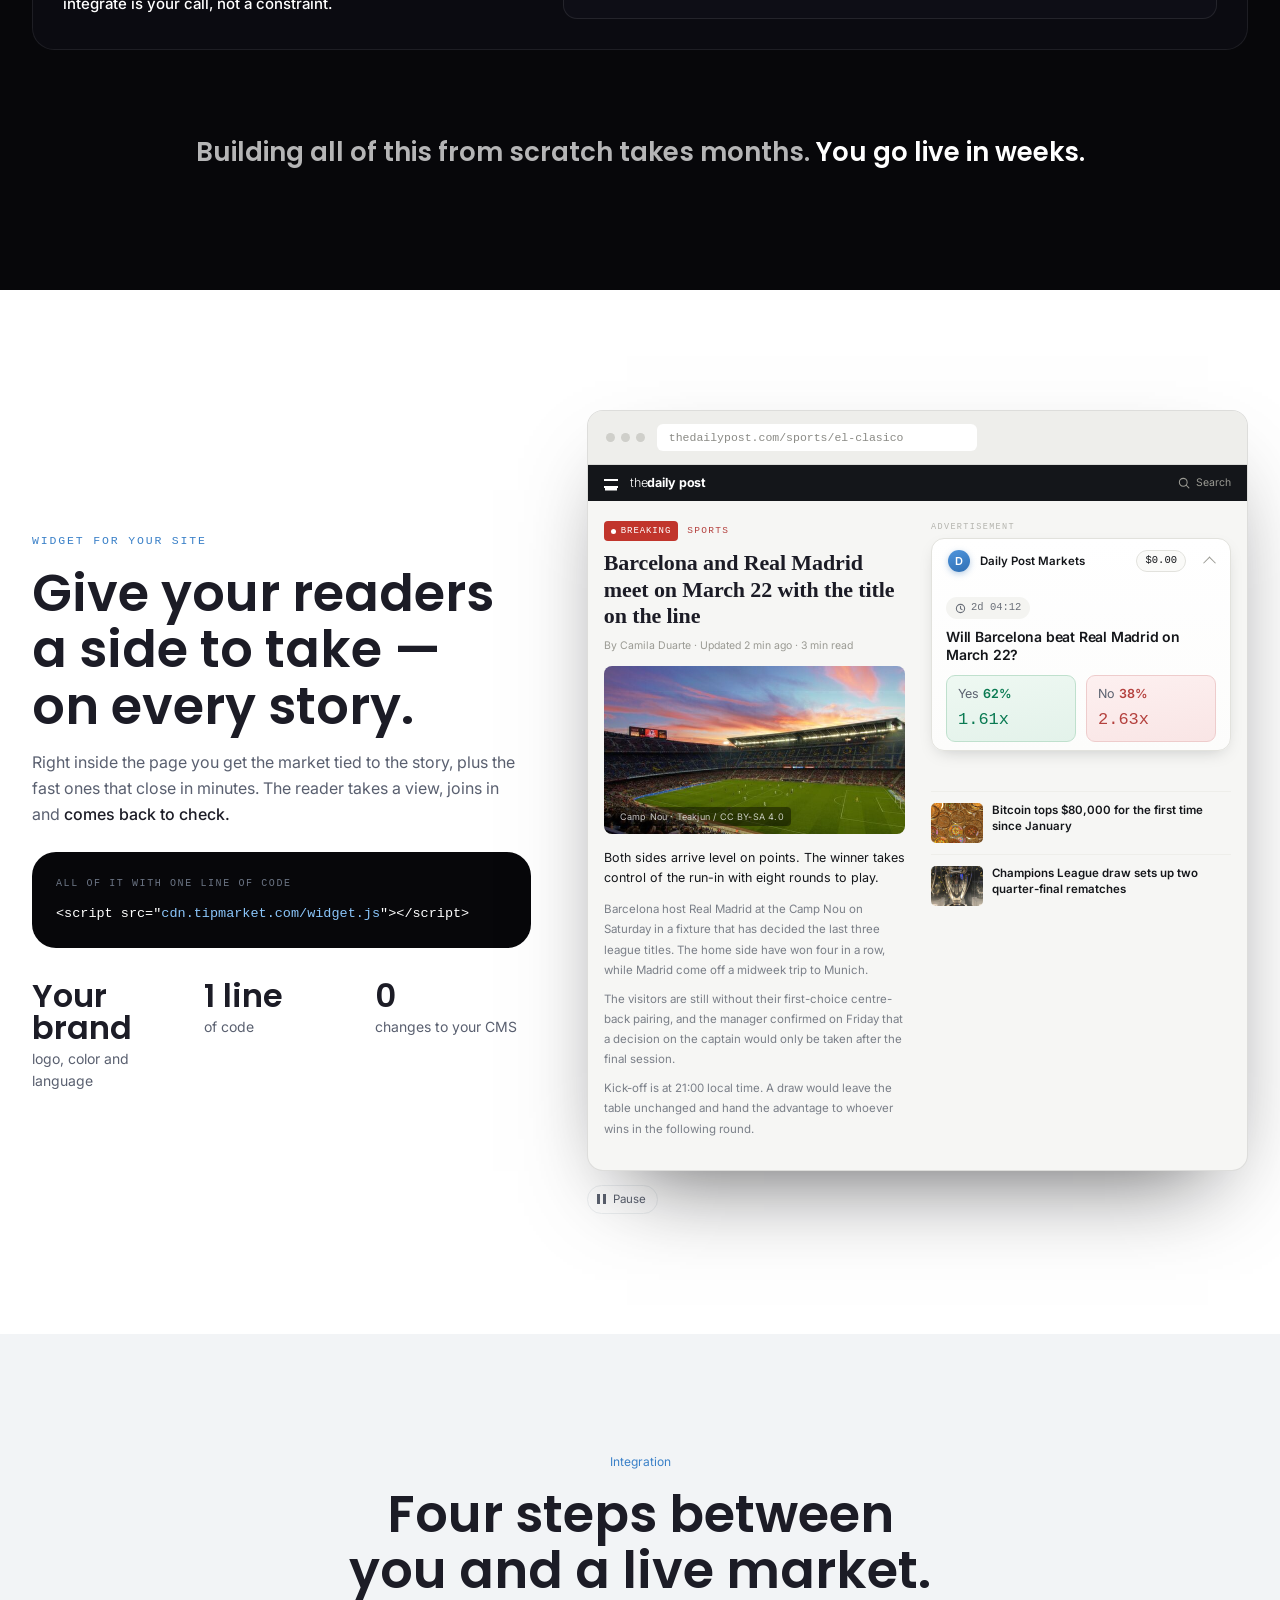
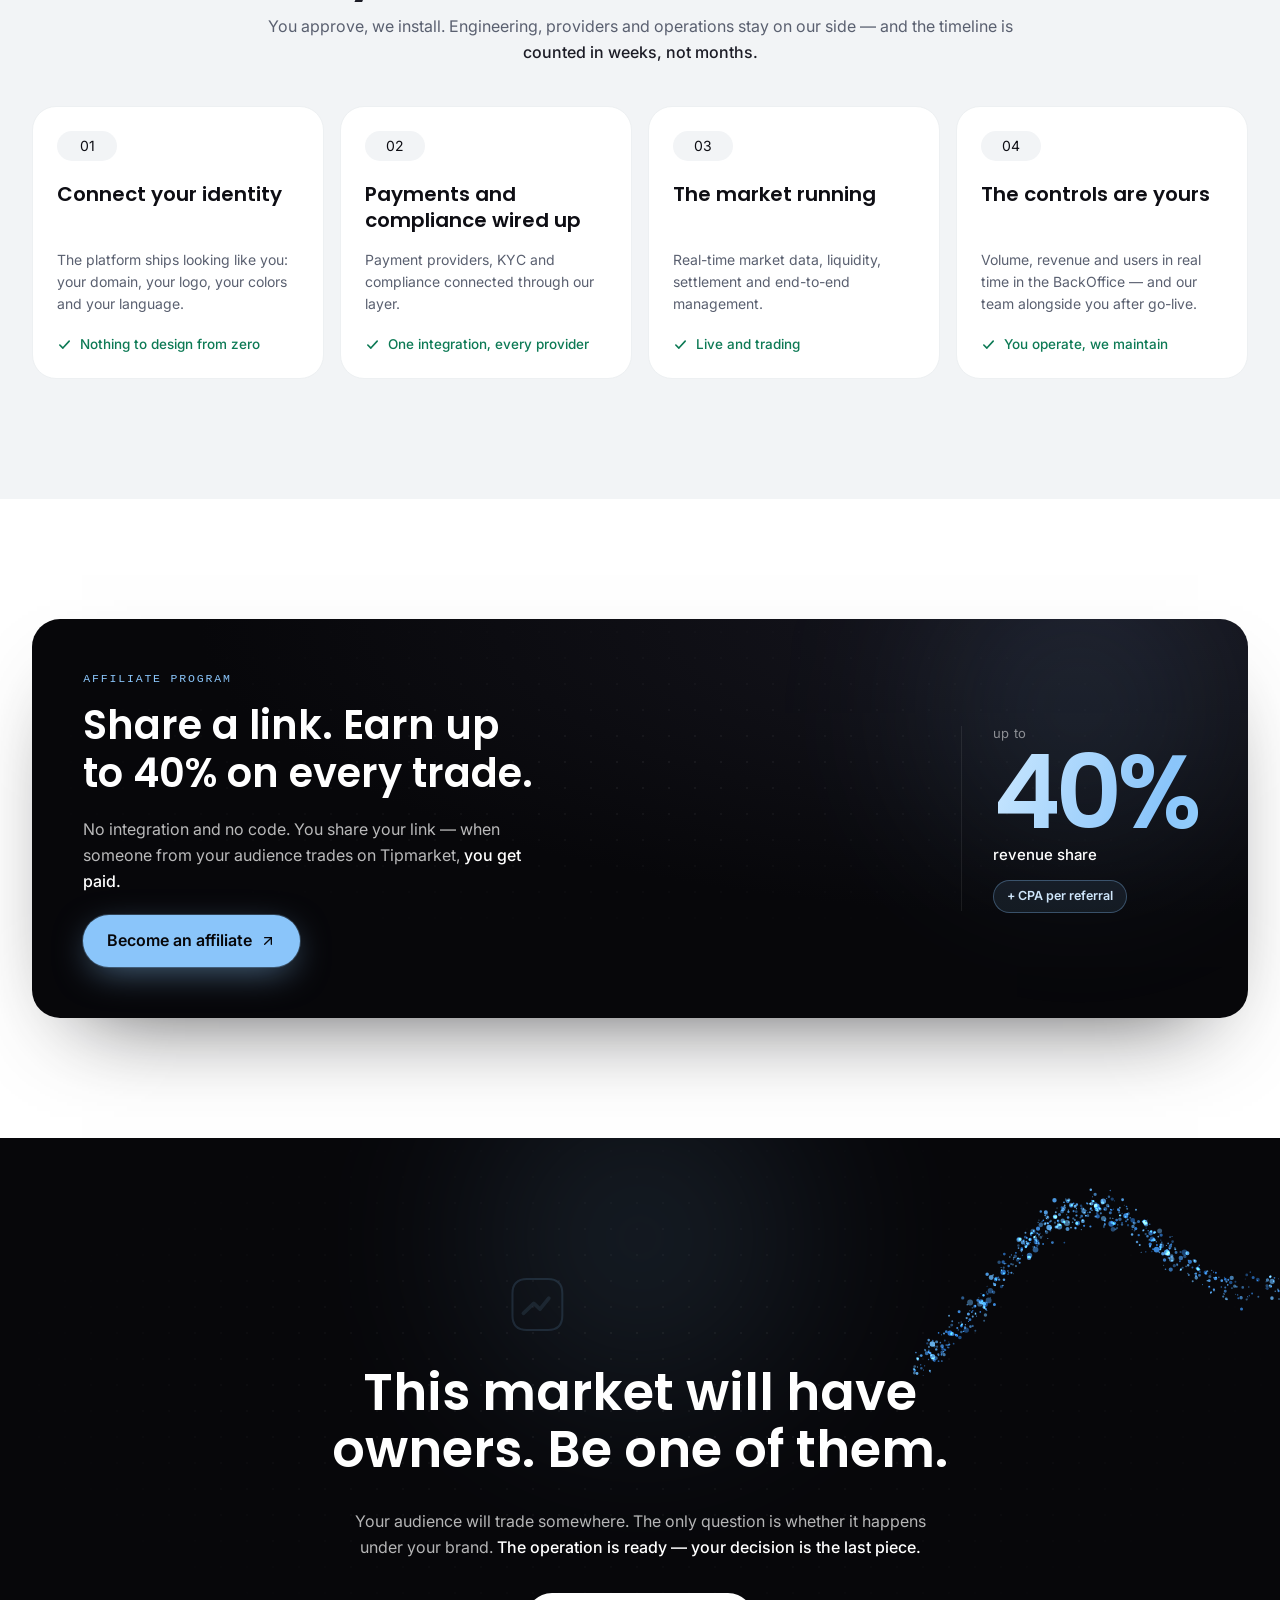
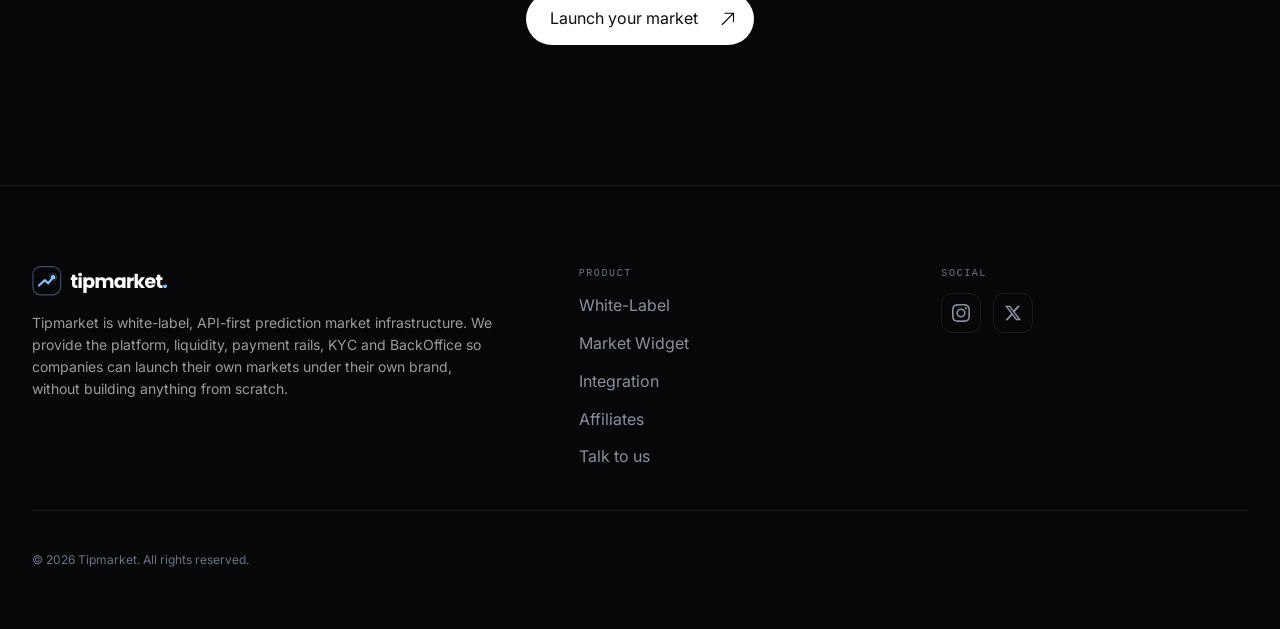
==== commit f75e78e5: "Give the featured cards real photographs The three arts were hand-drawn vectors standing in for phot" ====
--- a/index.html
+++ b/index.html
@@ -314,17 +314,16 @@
         </nav>
 
         <!-- ── cards Featured — o trilho premium acima de Explore ────
-             O produto passou a rodar uma imagem de fundo ligada ao
-             evento em cada card, e a antiga marca-d'água de globo virou
-             a mesma coisa para todos eles. Aqui o fundo é vetorial e
-             desenhado por evento: o mock inteiro é vetor feito à mão,
-             então trocar por foto exigiria hospedar imagem e não deixaria
-             o quadro mais verdadeiro. Se as fotos do produto entrarem em
-             assets/, cada .tm-fcard-art vira um background-image.
-
-             Os três têm arte. O estado claro do .tm-fcard continua no CSS
-             porque é real — evento sem imagem cai no fundo do tema — mas
-             não é o que a fileira mostra.
+             O produto roda uma imagem de fundo ligada ao evento em cada
+             card, e aqui ela é foto de verdade — uma por mercado, servida
+             de assets/ e cortada em 704×316, que é o dobro do card. As
+             três vêm da Unsplash, cuja licença cobre uso comercial sem
+             exigir crédito; o crédito fica no comentário de cada uma
+             porque é justo, não porque é obrigatório.
+
+             O estado claro do .tm-fcard continua no CSS porque é real —
+             evento sem imagem cai no fundo do tema — mas não é o que a
+             fileira mostra.
 
              ── de onde vêm os números ─────────────────────────────────
              Pergunta, preço, multiplicador, volume e data de todos os
@@ -341,34 +340,9 @@
                  do Satoshi se mexem, e o desenho é a própria rede com um
                  ponto que acorda. Abstrato de propósito — nenhum logo de
                  terceiro entra aqui. -->
-            <svg class="tm-fcard-art" viewBox="0 0 340 158" preserveAspectRatio="xMidYMid slice" aria-hidden="true">
-              <defs>
-                <linearGradient id="tmArtA" x1="0" y1="0" x2="0" y2="1">
-                  <stop offset="0" stop-color="#3a3782"/><stop offset="1" stop-color="#101020"/>
-                </linearGradient>
-                <radialGradient id="tmArtAg" cx="88%" cy="24%" r="54%">
-                  <stop offset="0" stop-color="#b9c2ff" stop-opacity=".32"/>
-                  <stop offset="1" stop-color="#b9c2ff" stop-opacity="0"/>
-                </radialGradient>
-              </defs>
-              <rect width="340" height="158" fill="url(#tmArtA)"/>
-              <rect width="340" height="158" fill="url(#tmArtAg)"/>
-              <g stroke="#aeb8ff" stroke-width="1" opacity=".14" fill="none">
-                <path d="M0 128h340"/><path d="M0 96h340"/>
-              </g>
-              <g stroke="#aeb8ff" stroke-width="1" opacity=".3" fill="none">
-                <path d="M44 118 96 74 152 110 206 58 258 96 306 48"/>
-                <path d="M44 118 152 110 258 96"/>
-                <path d="M96 74 206 58 306 48"/>
-              </g>
-              <g fill="#7d88e8" opacity=".92">
-                <circle cx="44" cy="118" r="3.4"/><circle cx="96" cy="74" r="3.4"/>
-                <circle cx="152" cy="110" r="3.4"/><circle cx="206" cy="58" r="3.4"/>
-                <circle cx="258" cy="96" r="3.4"/>
-              </g>
-              <circle cx="306" cy="48" r="11" fill="none" stroke="#dfe4ff" stroke-width="1.2" opacity=".45"/>
-              <circle cx="306" cy="48" r="5.6" fill="#dfe4ff"/>
-            </svg>
+            <!-- foto: Dmytro Demidko / Unsplash -->
+            <img class="tm-fcard-art" src="assets/feat-bitcoin.jpg" alt="Três moedas de bitcoin douradas sobre fundo preto"
+                 width="704" height="316" decoding="async">
             <span class="tm-feat-pill">
               <svg viewBox="0 0 24 24" fill="none" stroke="currentColor" stroke-width="2"><path d="M3 17l6-6 4 4 7-7"/><path d="M15 8h5v5"/></svg>Featured · $4.91M vol.
             </span>
@@ -389,31 +363,9 @@
           </article>
 
           <article class="tm-fcard tm-fcard--dark">
-            <svg class="tm-fcard-art" viewBox="0 0 340 158" preserveAspectRatio="xMidYMid slice" aria-hidden="true">
-              <defs>
-                <linearGradient id="tmArtC" x1="0" y1="0" x2="0" y2="1">
-                  <stop offset="0" stop-color="#283946"/><stop offset="1" stop-color="#0c1116"/>
-                </linearGradient>
-                <linearGradient id="tmArtCf" x1="0" y1="0" x2="0" y2="1">
-                  <stop offset="0" stop-color="#4fd39a" stop-opacity=".42"/>
-                  <stop offset="1" stop-color="#4fd39a" stop-opacity="0"/>
-                </linearGradient>
-              </defs>
-              <rect width="340" height="158" fill="url(#tmArtC)"/>
-              <g stroke="#9dc0d6" stroke-width=".8" opacity=".15">
-                <path d="M0 40h340M0 74h340M0 108h340"/>
-                <path d="M58 0v158M126 0v158M194 0v158M262 0v158"/>
-              </g>
-              <path d="M0 122 34 110 68 118 102 94 136 102 170 76 204 86 238 60 272 68 306 44 340 52 340 158 0 158Z" fill="url(#tmArtCf)"/>
-              <path d="M0 122 34 110 68 118 102 94 136 102 170 76 204 86 238 60 272 68 306 44 340 52" fill="none" stroke="#63e3b0" stroke-width="2" stroke-linejoin="round" stroke-linecap="round" opacity=".9"/>
-              <g fill="#9dc0d6" opacity=".2">
-                <rect x="30" y="126" width="4" height="16" rx="1"/>
-                <rect x="98" y="112" width="4" height="20" rx="1"/>
-                <rect x="166" y="96" width="4" height="22" rx="1"/>
-                <rect x="234" y="80" width="4" height="24" rx="1"/>
-                <rect x="302" y="64" width="4" height="26" rx="1"/>
-              </g>
-            </svg>
+            <!-- foto: Pretty Pink / Unsplash -->
+            <img class="tm-fcard-art" src="assets/feat-capitol.jpg" alt="O Capitólio dos Estados Unidos iluminado à noite"
+                 width="704" height="316" decoding="async">
             <span class="tm-feat-pill">
               <svg viewBox="0 0 24 24" fill="none" stroke="currentColor" stroke-width="2"><path d="M3 17l6-6 4 4 7-7"/><path d="M15 8h5v5"/></svg>Featured · $11.93M vol.
             </span>
@@ -434,42 +386,9 @@
           </article>
 
           <article class="tm-fcard tm-fcard--dark">
-            <svg class="tm-fcard-art" viewBox="0 0 340 158" preserveAspectRatio="xMidYMid slice" aria-hidden="true">
-              <defs>
-                <linearGradient id="tmArtB" x1="0" y1="0" x2="0" y2="1">
-                  <stop offset="0" stop-color="#1b3f6e"/><stop offset="1" stop-color="#0a1220"/>
-                </linearGradient>
-                <radialGradient id="tmArtBl" cx="50%" cy="0%" r="70%">
-                  <stop offset="0" stop-color="#cfe6ff" stop-opacity=".5"/>
-                  <stop offset="1" stop-color="#cfe6ff" stop-opacity="0"/>
-                </radialGradient>
-              </defs>
-              <rect width="340" height="158" fill="url(#tmArtB)"/>
-              <rect width="340" height="158" fill="url(#tmArtBl)"/>
-              <!-- o oval de autódromo volta a ser campo, que é o que o
-                   mercado pede agora. Arquibancada e refletores continuam
-                   servindo — são a moldura, não o esporte. Nenhum escudo
-                   entra: o card cita o clube por nome, no rodapé, que é
-                   como o próprio mercado o nomeia. -->
-              <g fill="#0c2038" opacity=".75">
-                <path d="M0 74h340v14H0z"/><path d="M0 92h340v10H0z"/>
-              </g>
-              <g fill="#e9f3ff" opacity=".06">
-                <path d="M0 110h340v16H0z"/><path d="M0 142h340v16H0z"/>
-              </g>
-              <g fill="none" stroke="#d5e4f5" stroke-width="1.4" opacity=".4">
-                <path d="M14 110h312v70H14z"/>
-                <path d="M170 110v70"/>
-                <circle cx="170" cy="145" r="24"/>
-                <path d="M14 126h40v38H14z"/>
-                <path d="M286 126h40v38h-40z"/>
-              </g>
-              <circle cx="170" cy="145" r="2.6" fill="#d5e4f5" opacity=".5"/>
-              <g fill="#e9f3ff" opacity=".38">
-                <circle cx="30" cy="66" r="2.2"/><circle cx="44" cy="63" r="2.2"/>
-                <circle cx="296" cy="66" r="2.2"/><circle cx="310" cy="63" r="2.2"/>
-              </g>
-            </svg>
+            <!-- foto: Alex Simpson / Unsplash -->
+            <img class="tm-fcard-art" src="assets/feat-stadium.jpg" alt="Partida de futebol num estádio lotado sob os refletores"
+                 width="704" height="316" decoding="async">
             <span class="tm-feat-pill">
               <svg viewBox="0 0 24 24" fill="none" stroke="currentColor" stroke-width="2"><path d="M3 17l6-6 4 4 7-7"/><path d="M15 8h5v5"/></svg>Featured · $22.64M vol.
             </span>
--- a/assets/site.css
+++ b/assets/site.css
@@ -385,19 +385,29 @@
             --gauge-bg:var(--tm-surf); --gauge-track:#e1e5ea;
             --gauge-arc:var(--brand) }
 
-/* A imagem de fundo do evento. Vetor e não foto: o quadro inteiro é
-   desenhado à mão, e uma foto exigiria hospedar arquivo sem deixar o
-   mock mais verdadeiro. Trocar por foto depois é uma linha — o elemento
-   já ocupa o card todo e já tem o véu de contraste por cima.        */
+/* A foto do evento, ocupando o card inteiro. `cover` porque a proporção
+   do card muda com a largura da tela e a do arquivo não; o brilho desce
+   um pouco para a foto não competir com o texto que mora em cima. */
 .tm-fcard-art { position:absolute; inset:0; z-index:0; width:100%; height:100%;
+                object-fit:cover; filter:brightness(.92) saturate(.94);
                 pointer-events:none }
 .tm-fcard--dark { color:#fff; border-color:#ffffff26;
                   --gauge-bg:#0f141b; --gauge-track:#ffffff2e;
                   --gauge-arc:color-mix(in srgb, var(--brand) 62%, #fff) }
-/* O véu rebaixa o desenho, não o apaga: a arte já escurece sozinha para
-   baixo, então aqui basta o suficiente para o texto ganhar contraste. */
+/* O véu rebaixa a foto, não a apaga. Com desenho bastava um gradiente
+   fraco, porque a arte já escurecia sozinha para baixo; foto não faz
+   isso — a cúpula do Capitólio e os refletores do estádio são as áreas
+   mais claras do quadro e caem justamente onde o texto branco mora.
+
+   São dois: um vertical, que segura as duas pontas — a pílula e a
+   pergunta em cima, o medidor e o Trade embaixo — e um diagonal pela
+   esquerda, que é por onde a pergunta se estende. O miolo à direita
+   fica aberto, e é ali que a foto se vê.                            */
 .tm-fcard--dark::after { content:''; position:absolute; inset:0; z-index:0;
-                         background:linear-gradient(160deg,#0b0f1410 0%,#0b0f1450 44%,#0b0f14b5 100%) }
+                         background:
+                           linear-gradient(180deg,#080c11c4 0%,#080c1166 32%,
+                                                   #080c1180 58%,#080c11ec 100%),
+                           linear-gradient(102deg,#080c11a8 0%,#080c1138 56%,#080c1100 100%) }
 .tm-fcard--dark .tm-fcard-q { color:#fff }
 .tm-fcard--dark .tm-feat-pill { color:#e4f1ff; background:#ffffff24 }
 .tm-fcard--dark .tm-feat-save { background:#ffffff2b }
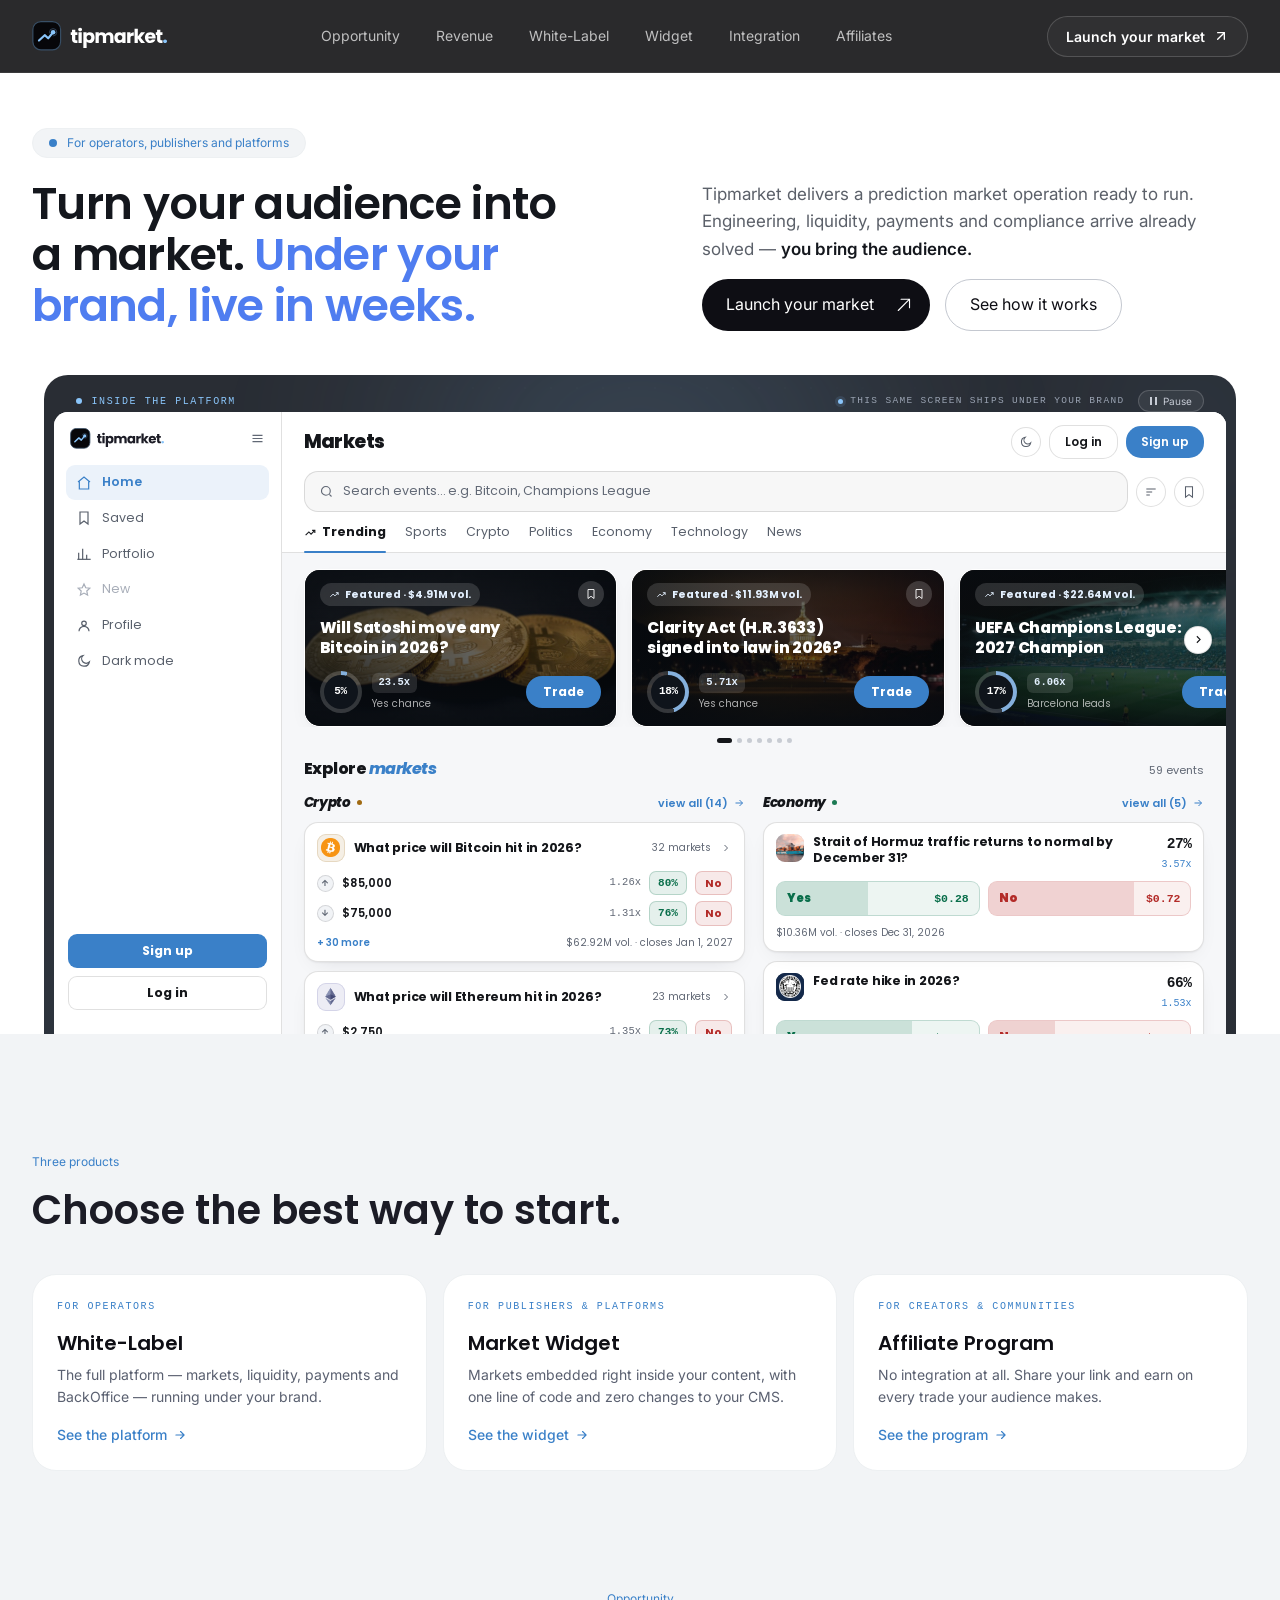
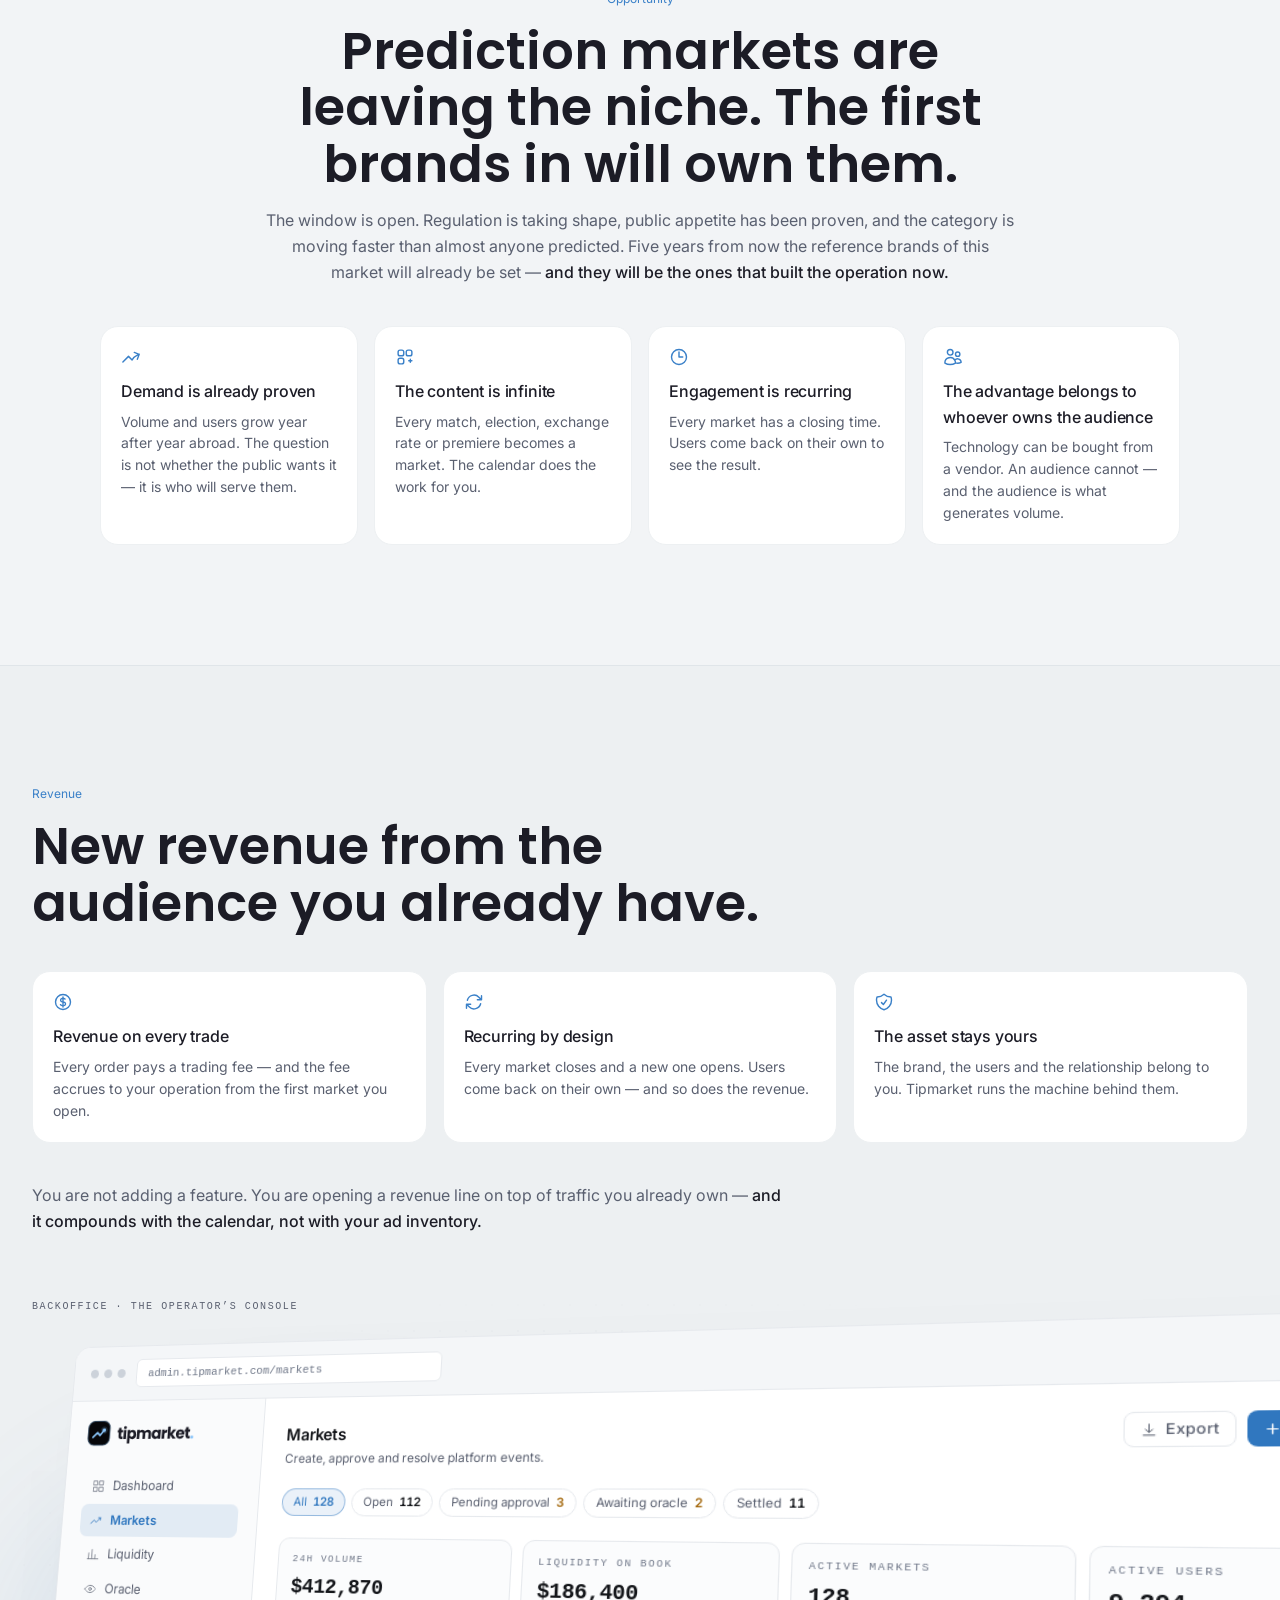
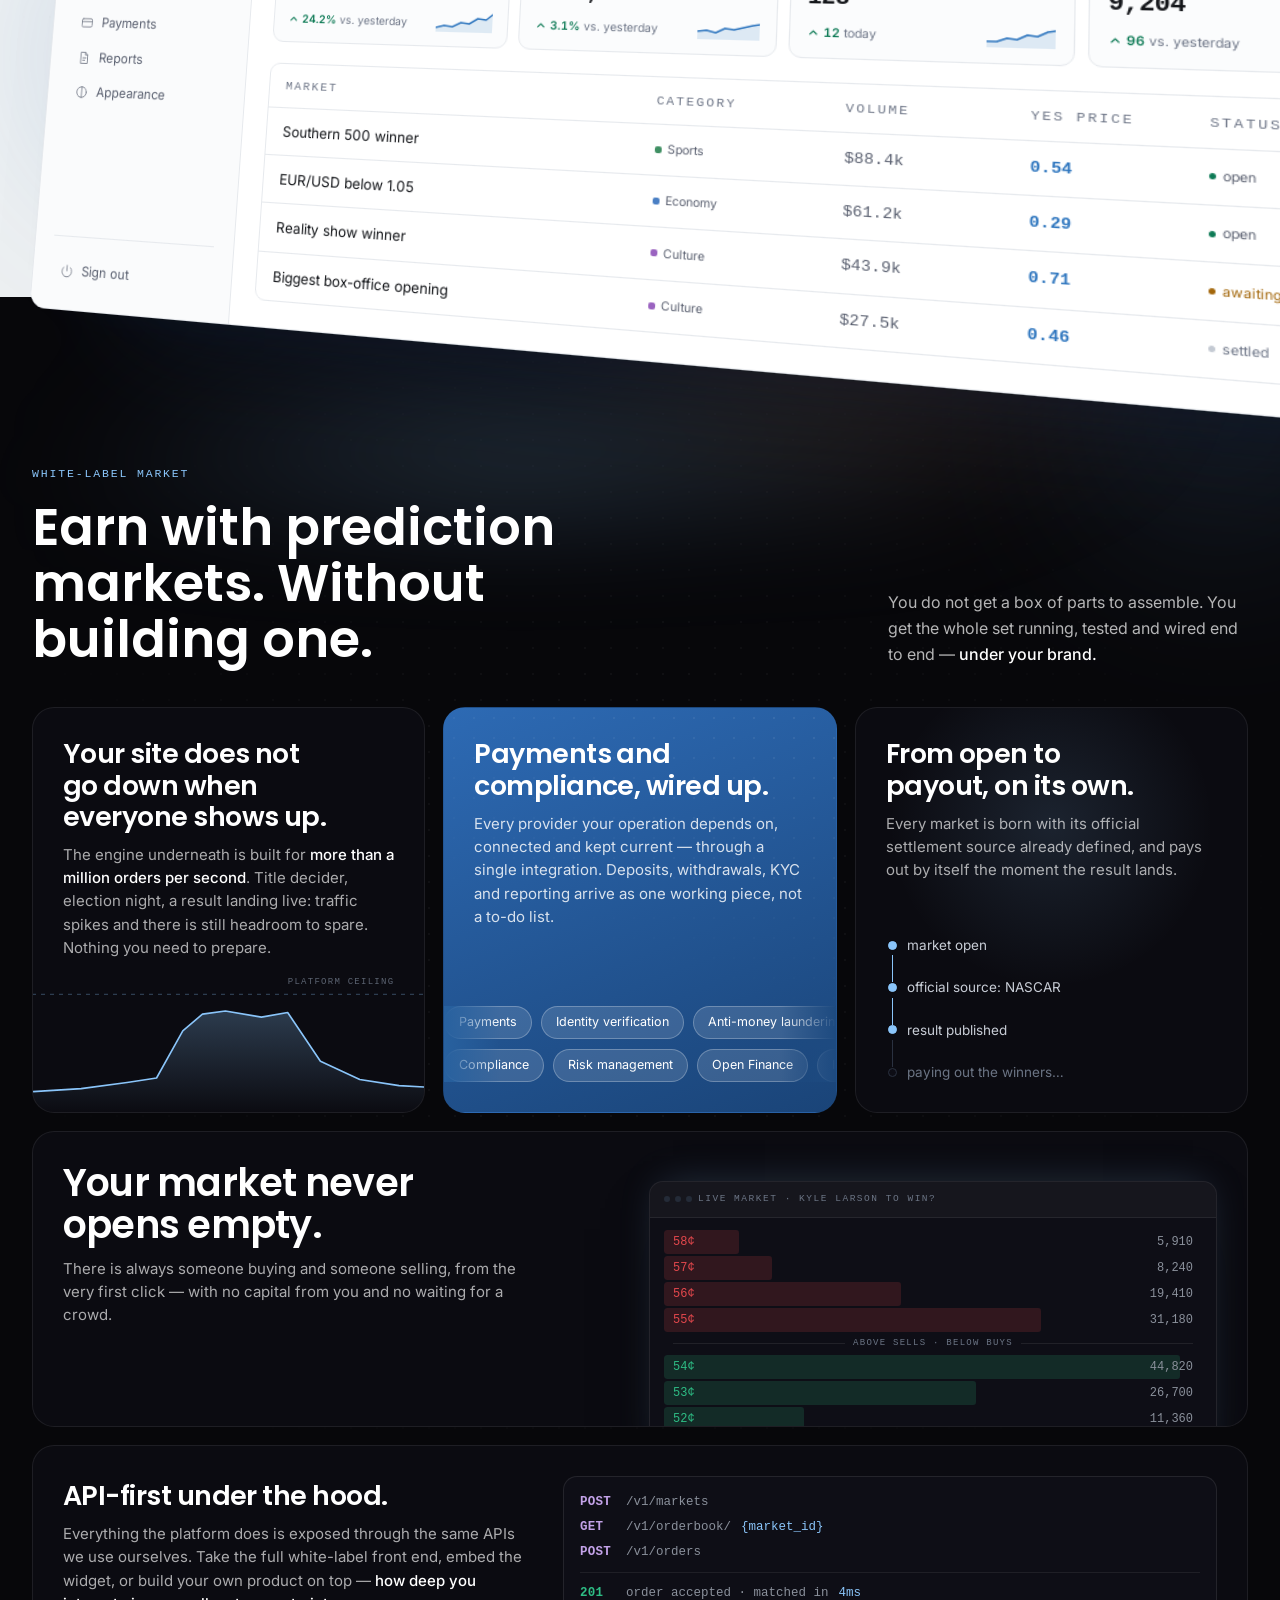
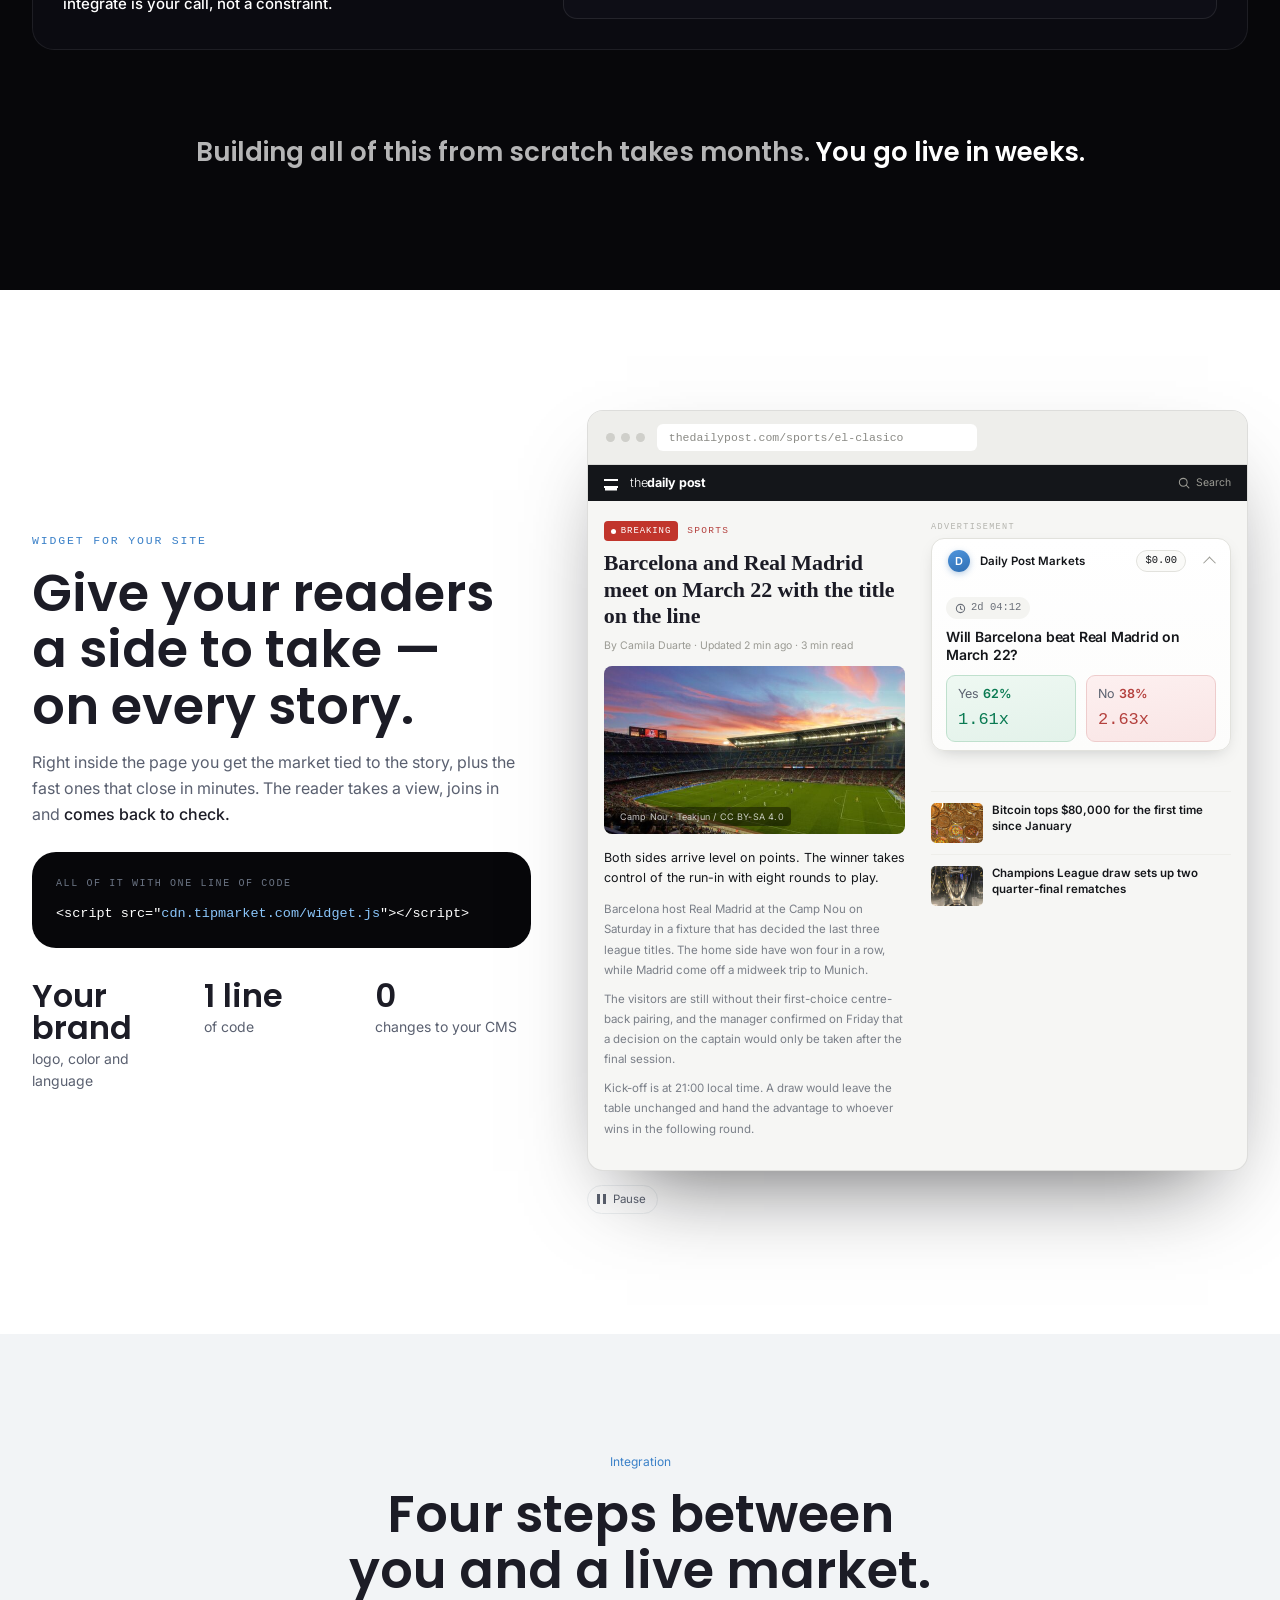
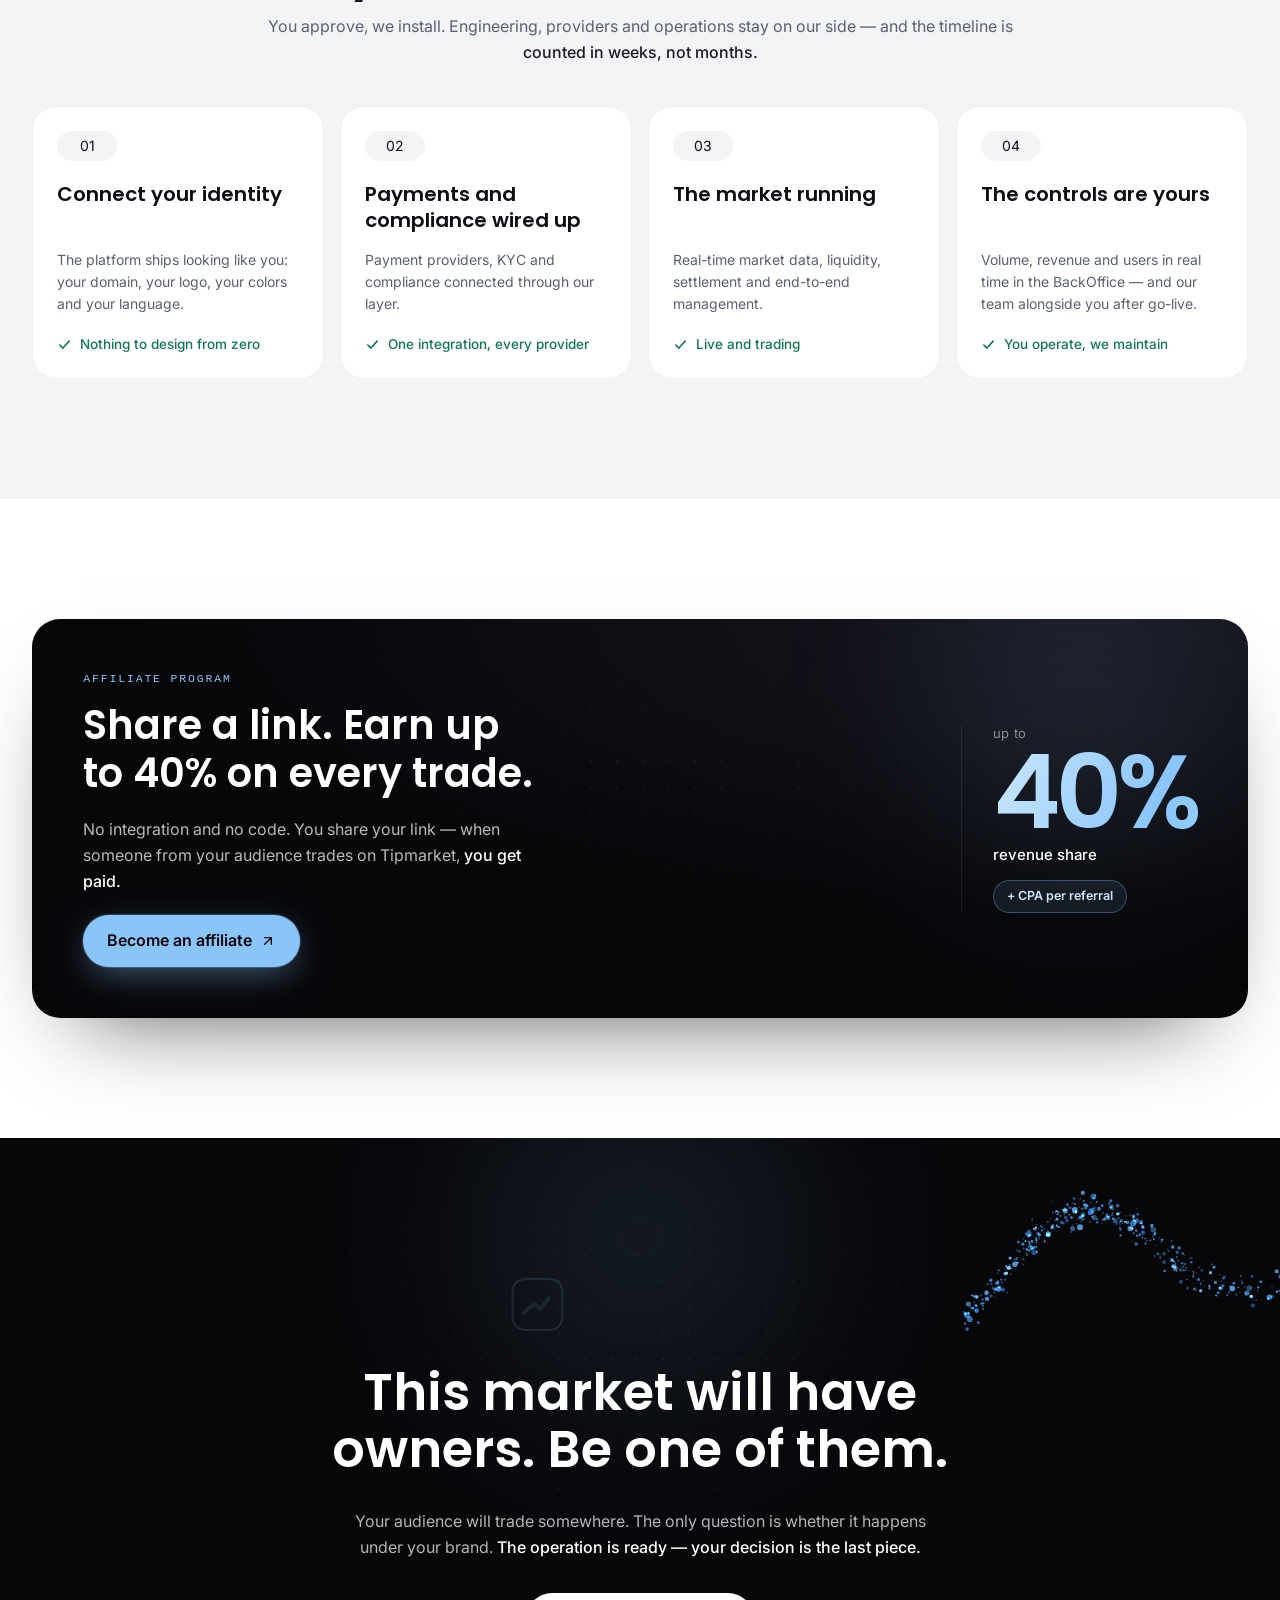
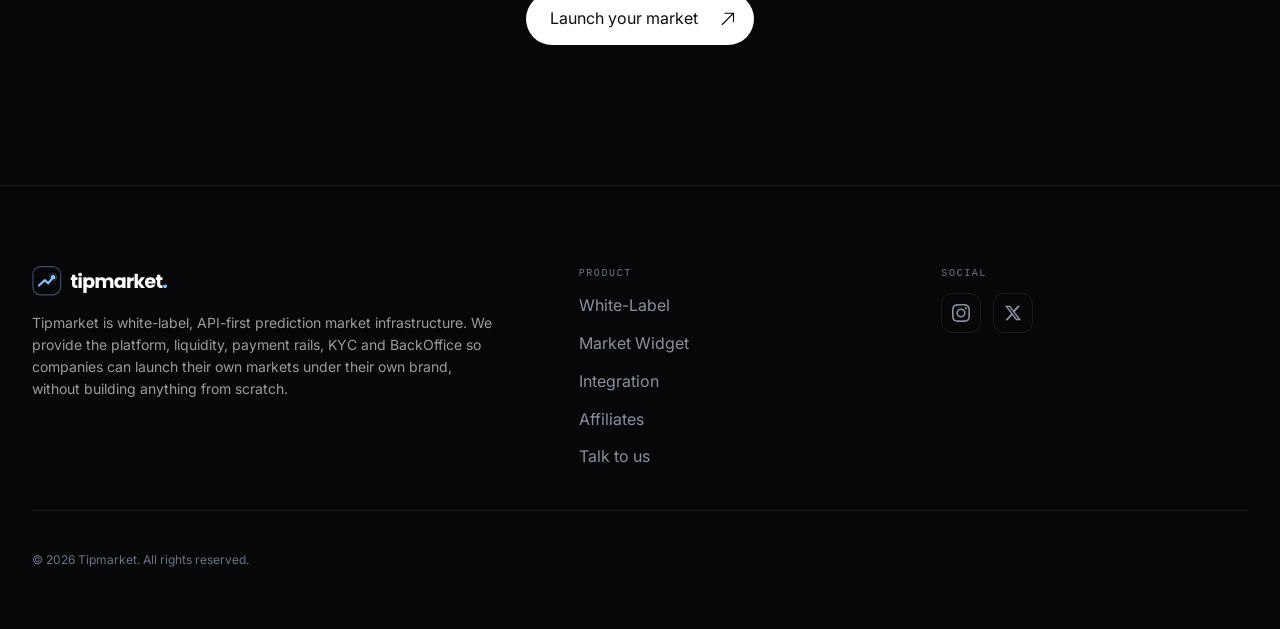
==== commit b8589931: "Let each market wear its own mark, card and page Explore was labelling, not naming: every card carri" ====
--- a/index.html
+++ b/index.html
@@ -432,9 +432,17 @@
              largura cheia e que o mock mostrava de propósito um desenho
              melhor. Isso deixou de ser verdade: o produto chegou lá.
 
-             O ícone de cada card carrega a cor fixa da categoria
-             (--cat-*). São elas que não se movem quando a marca se
-             repinta.                                                 -->
+             Cada card leva a MARCA DO MERCADO, não um glifo de
+             categoria: o logo do ativo, o selo da instituição, a foto do
+             assunto. É o que a fonte faz, e é o que faz uma lista de
+             mercados parecer uma lista de coisas em vez de uma lista de
+             rótulos. Quem abre o mercado reencontra a mesma marca, maior,
+             ao lado do título — é ela que costura o card à página.
+
+             Onde a marca é logo, o ladrilho tingido de --cat continua por
+             trás dela; onde é foto, a foto sangra até a borda e dispensa
+             o tingimento. A cor da categoria é a que não se move quando a
+             marca do operador se repinta.                             -->
         <div class="tm-cols">
 
           <!-- Cada evento leva o seu próprio ícone, não o da categoria:
@@ -474,7 +482,8 @@
             <article class="tm-ev">
               <header class="tm-ev-head">
                 <span class="tm-card-icon" style="--cat:#a06a12">
-                  <svg viewBox="0 0 24 24" fill="none" stroke="currentColor" stroke-width="1.7"><ellipse cx="12" cy="7" rx="8" ry="3.2"/><path d="M4 7v10c0 1.8 3.6 3.2 8 3.2s8-1.4 8-3.2V7"/><path d="M4 12c0 1.8 3.6 3.2 8 3.2s8-1.4 8-3.2"/></svg>
+                  <!-- logo do Bitcoin — domínio público, via Wikimedia Commons -->
+                  <img src="assets/mk-bitcoin.png" alt="Logotipo do Bitcoin" width="56" height="56" decoding="async">
                 </span>
                 <h3 class="tm-ev-q">What price will Bitcoin hit in 2026?</h3>
                 <span class="tm-ev-n">32 markets</span>
@@ -502,8 +511,9 @@
 
             <article class="tm-ev">
               <header class="tm-ev-head">
-                <span class="tm-card-icon" style="--cat:#2b6fb0">
-                  <svg viewBox="0 0 24 24" fill="none" stroke="currentColor" stroke-width="1.7"><path d="M9.6 14.4 14.4 9.6"/><path d="M7.9 12.1 6 14a3.6 3.6 0 0 0 5.1 5.1l1.9-1.9"/><path d="M16.1 11.9 18 10a3.6 3.6 0 0 0-5.1-5.1L11 6.8"/></svg>
+                <span class="tm-card-icon" style="--cat:#5b5aa8">
+                  <!-- logo do Ethereum — domínio público, via Wikimedia Commons -->
+                  <img src="assets/mk-ethereum.png" alt="Logotipo do Ethereum" width="56" height="56" decoding="async">
                 </span>
                 <h3 class="tm-ev-q">What price will Ethereum hit in 2026?</h3>
                 <span class="tm-ev-n">23 markets</span>
@@ -563,9 +573,10 @@
                 <header class="tm-bin-head">
                   <!-- chip, e não o logo de quem o mercado cita: o ícone
                        nomeia a categoria do evento, não a empresa -->
-                  <span class="tm-card-icon" style="--cat:#1c7a54">
-                    <svg viewBox="0 0 24 24" fill="none" stroke="currentColor" stroke-width="1.7"><path d="M3.4 15.4h17.2l-2 4.7H5.4z"/><path d="M7.6 15.4V10h8.8v5.4"/><path d="M12 10V6.3M9.7 6.3h4.6"/></svg>
-                  </span>
+                  <span class="tm-card-icon is-photo">
+                  <!-- foto: Andreas Dittberner / Unsplash -->
+                  <img src="assets/mk-hormuz.jpg" alt="Navio porta-contêineres no mar" width="56" height="56" decoding="async">
+                </span>
                   <h3 class="tm-bin-q">Strait of Hormuz traffic returns to normal by December 31?</h3>
                   <span class="tm-bin-pct">
                     <b class="tm-mono" data-tick="28" data-pair="n1" data-suffix="%">28%</b>
@@ -620,8 +631,9 @@
 
             <article class="tm-bin">
               <header class="tm-bin-head">
-                <span class="tm-card-icon" style="--cat:#1c7a54">
-                  <svg viewBox="0 0 24 24" fill="none" stroke="currentColor" stroke-width="1.7"><path d="M3.6 9.7 12 4.6l8.4 5.1"/><path d="M6 11v7.6M9.5 11v7.6M14.5 11v7.6M18 11v7.6"/><path d="M3.5 19.4h17"/></svg>
+                <span class="tm-card-icon is-seal">
+                  <!-- selo do Federal Reserve — domínio público, via Wikimedia Commons -->
+                  <img src="assets/mk-fed.png" alt="Selo do Federal Reserve dos Estados Unidos" width="56" height="56" decoding="async">
                 </span>
                 <h3 class="tm-bin-q">Fed rate hike in 2026?</h3>
                 <span class="tm-bin-pct">
@@ -661,8 +673,9 @@
             <div class="min-w-0">
 
               <div class="tm-ev2-t">
-                <span class="tm-card-icon" style="--cat:#1c7a54">
-                  <svg viewBox="0 0 24 24" fill="none" stroke="currentColor" stroke-width="1.7"><path d="M3.4 15.4h17.2l-2 4.7H5.4z"/><path d="M7.6 15.4V10h8.8v5.4"/><path d="M12 10V6.3M9.7 6.3h4.6"/></svg>
+                <span class="tm-card-icon is-photo is-big">
+                  <!-- a mesma marca do card: entrar no mercado não troca a cara dele -->
+                  <img src="assets/mk-hormuz.jpg" alt="Navio porta-contêineres no mar" width="56" height="56" decoding="async">
                 </span>
                 <div>
                   <span class="tm-kicker">Your call.</span>
--- a/assets/site.css
+++ b/assets/site.css
@@ -515,6 +515,24 @@
                 background:color-mix(in srgb, var(--cat) 11%, #fff);
                 box-shadow:inset 0 0 0 1px color-mix(in srgb, var(--cat) 26%, #fff) }
 .tm-card-icon svg { width:15px; height:15px }
+/* A marca do mercado. Logo respira dentro do ladrilho tingido — é o
+   contraste entre os dois que faz a marca ler; foto sangra até a borda,
+   e aí o tingimento só sujaria. O anel fino fica nos dois casos, porque
+   é ele que fecha o quadrado quando a imagem é clara. */
+.tm-card-icon img { width:100%; height:100%; padding:16%; box-sizing:border-box;
+                    object-fit:contain }
+.tm-card-icon.is-photo { overflow:hidden; background:var(--tm-surf-2);
+                         box-shadow:inset 0 0 0 1px #1018281f }
+.tm-card-icon.is-photo img { padding:0; object-fit:cover }
+/* Na página do mercado ela cresce, que é o que a fonte faz: o mesmo
+   ladrilho, do tamanho do bloco de título. */
+.tm-card-icon.is-big { width:46px; height:46px; border-radius:13px }
+/* Selo tem detalhe demais para 28px: em linha preta sobre ladrilho claro
+   ele vira um disco sujo. Invertido sobre azul institucional a leitura
+   inverte junto — o que sobra no tamanho pequeno e a silhueta clara do
+   brasao, que e o que se reconhece. */
+.tm-card-icon.is-seal { background:#14294a; box-shadow:inset 0 0 0 1px #14294a }
+.tm-card-icon.is-seal img { padding:9%; filter:invert(1) brightness(1.45) }
 
 .tm-ev, .tm-bin { border:1px solid var(--tm-line); border-radius:14px;
                   background:var(--tm-surf); padding:11px 12px;
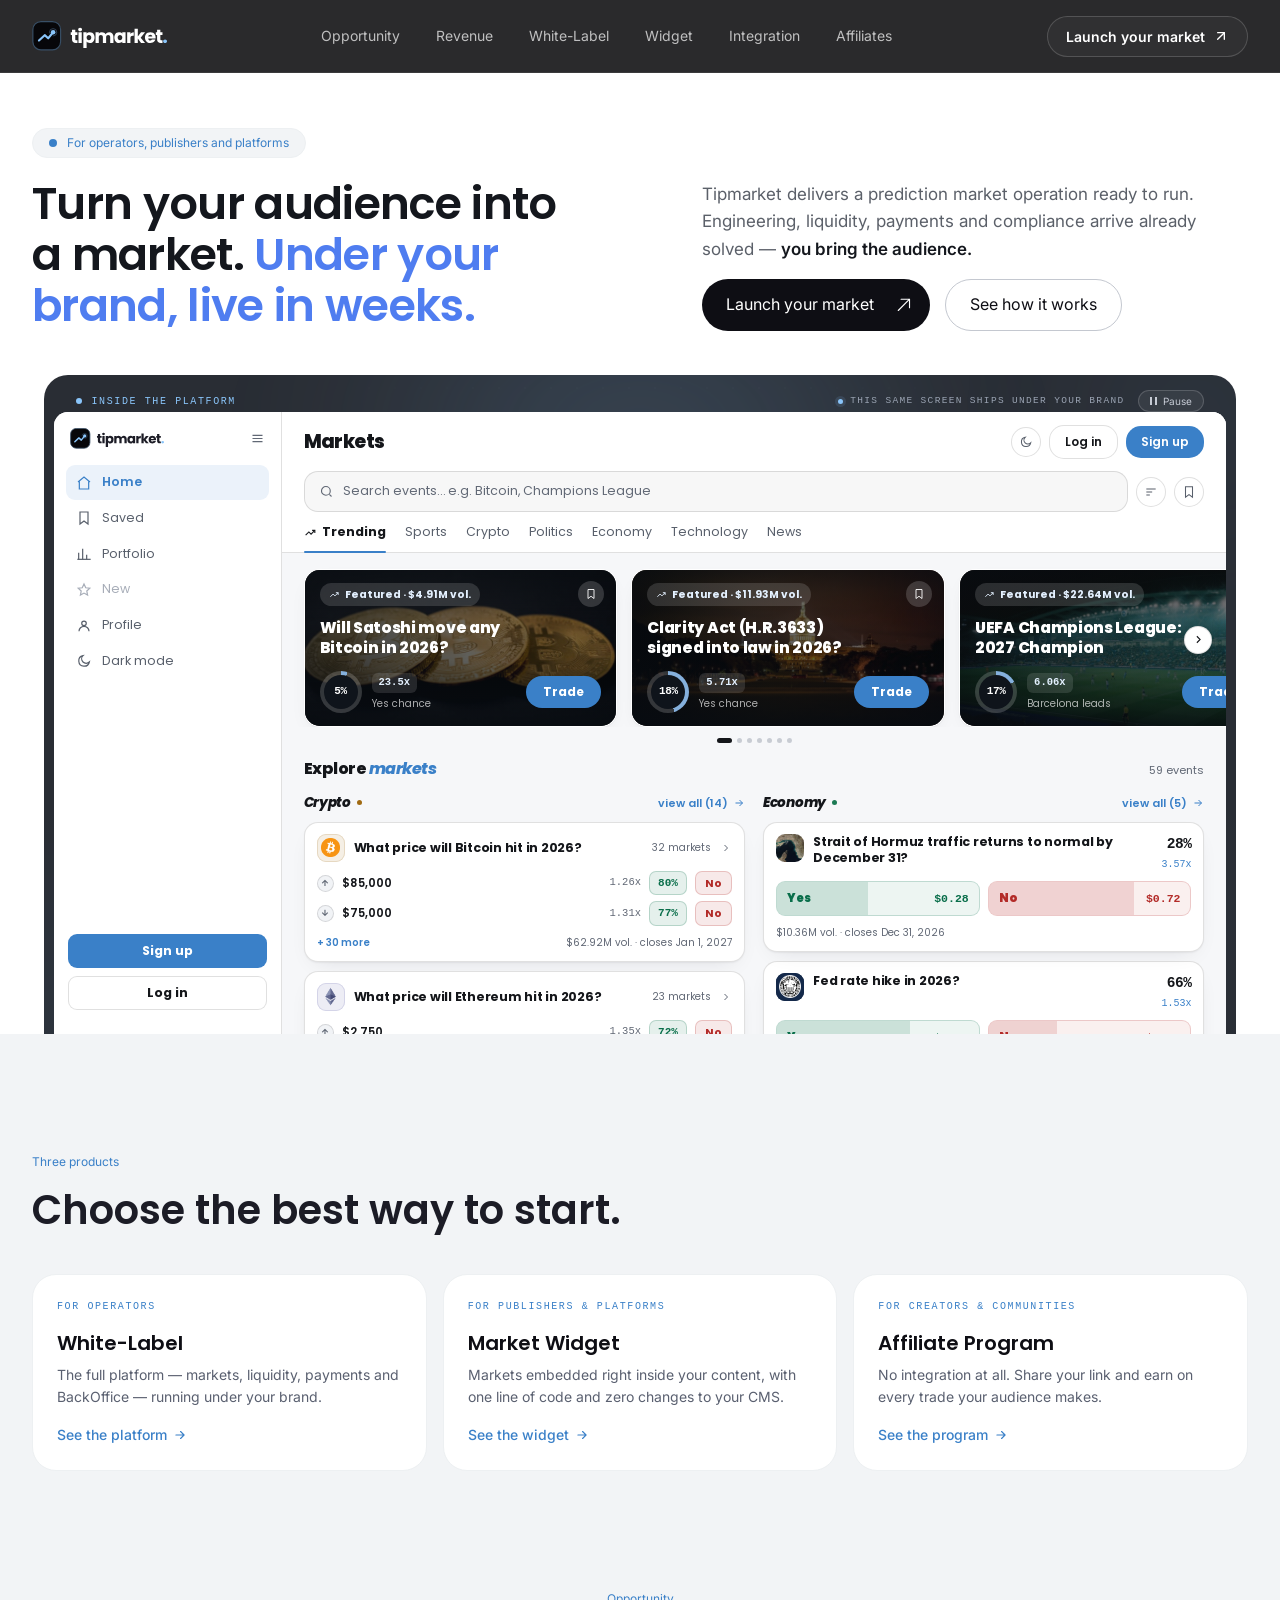
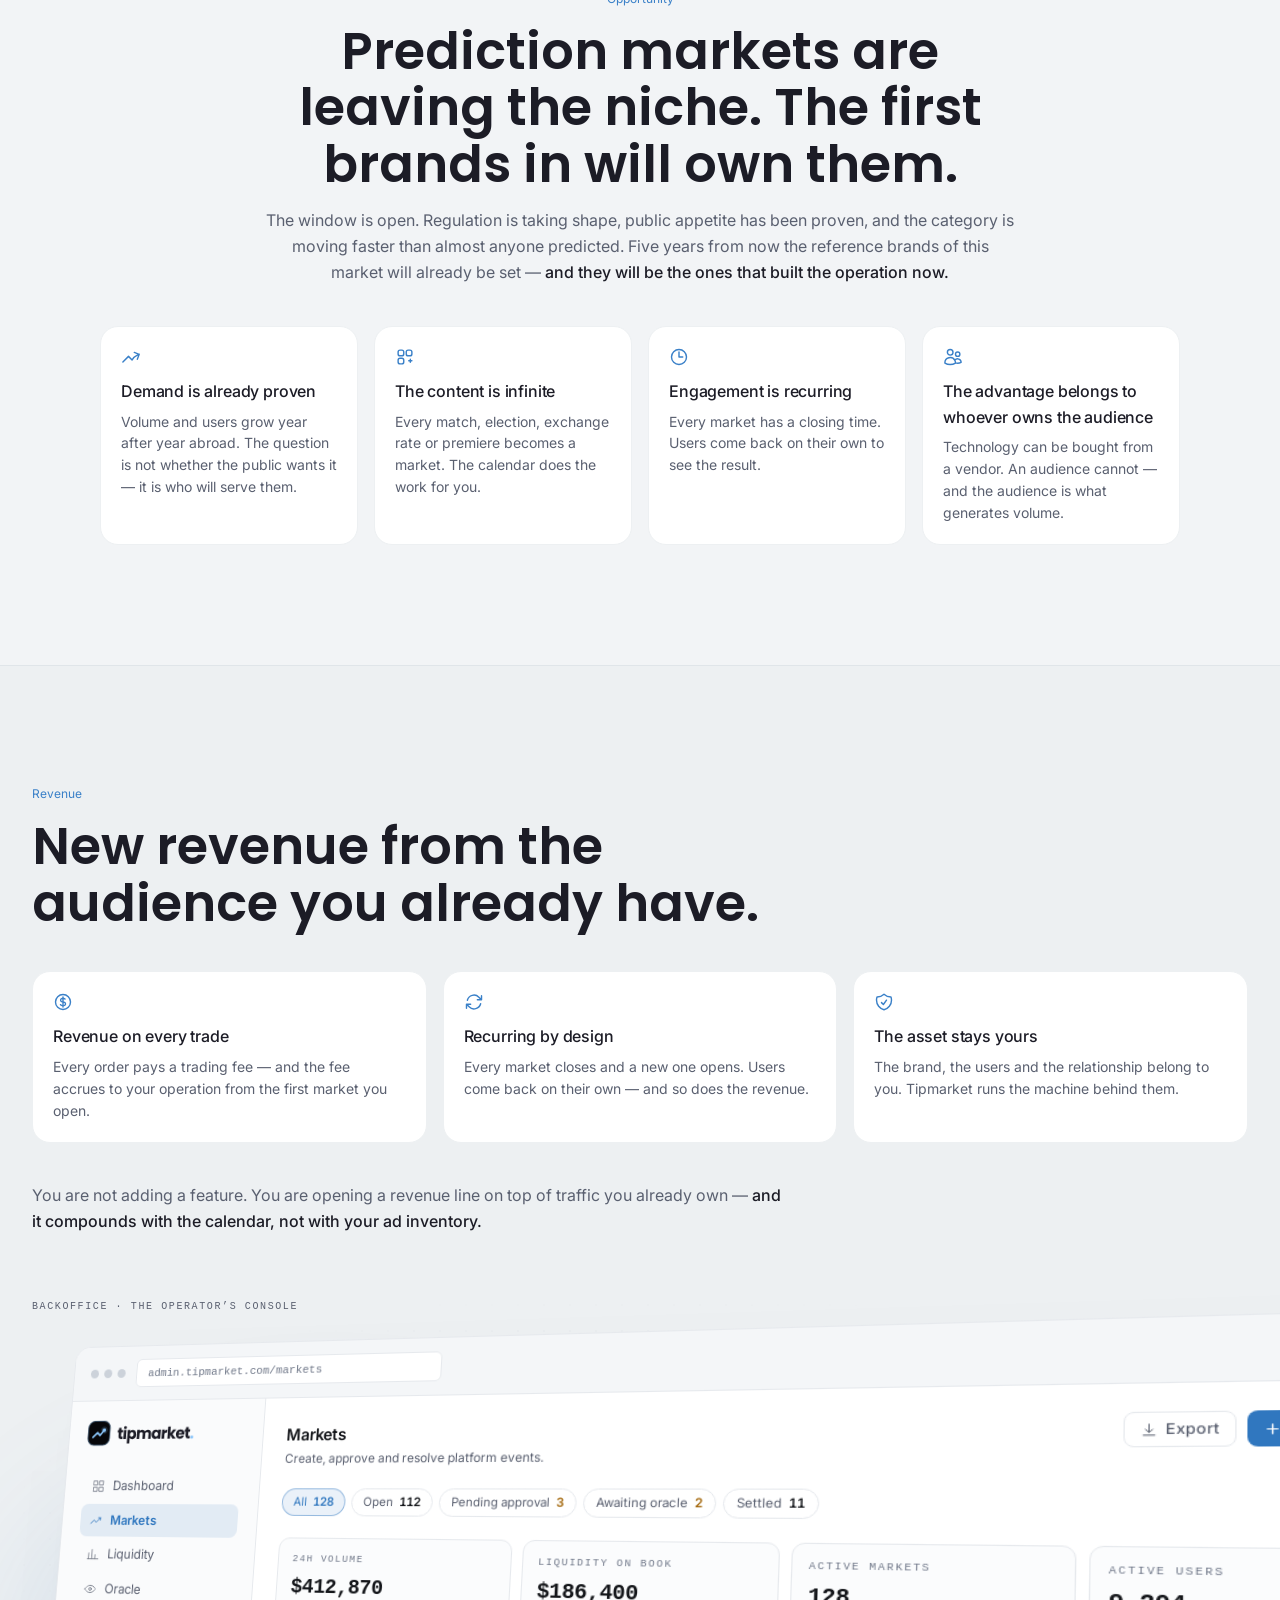
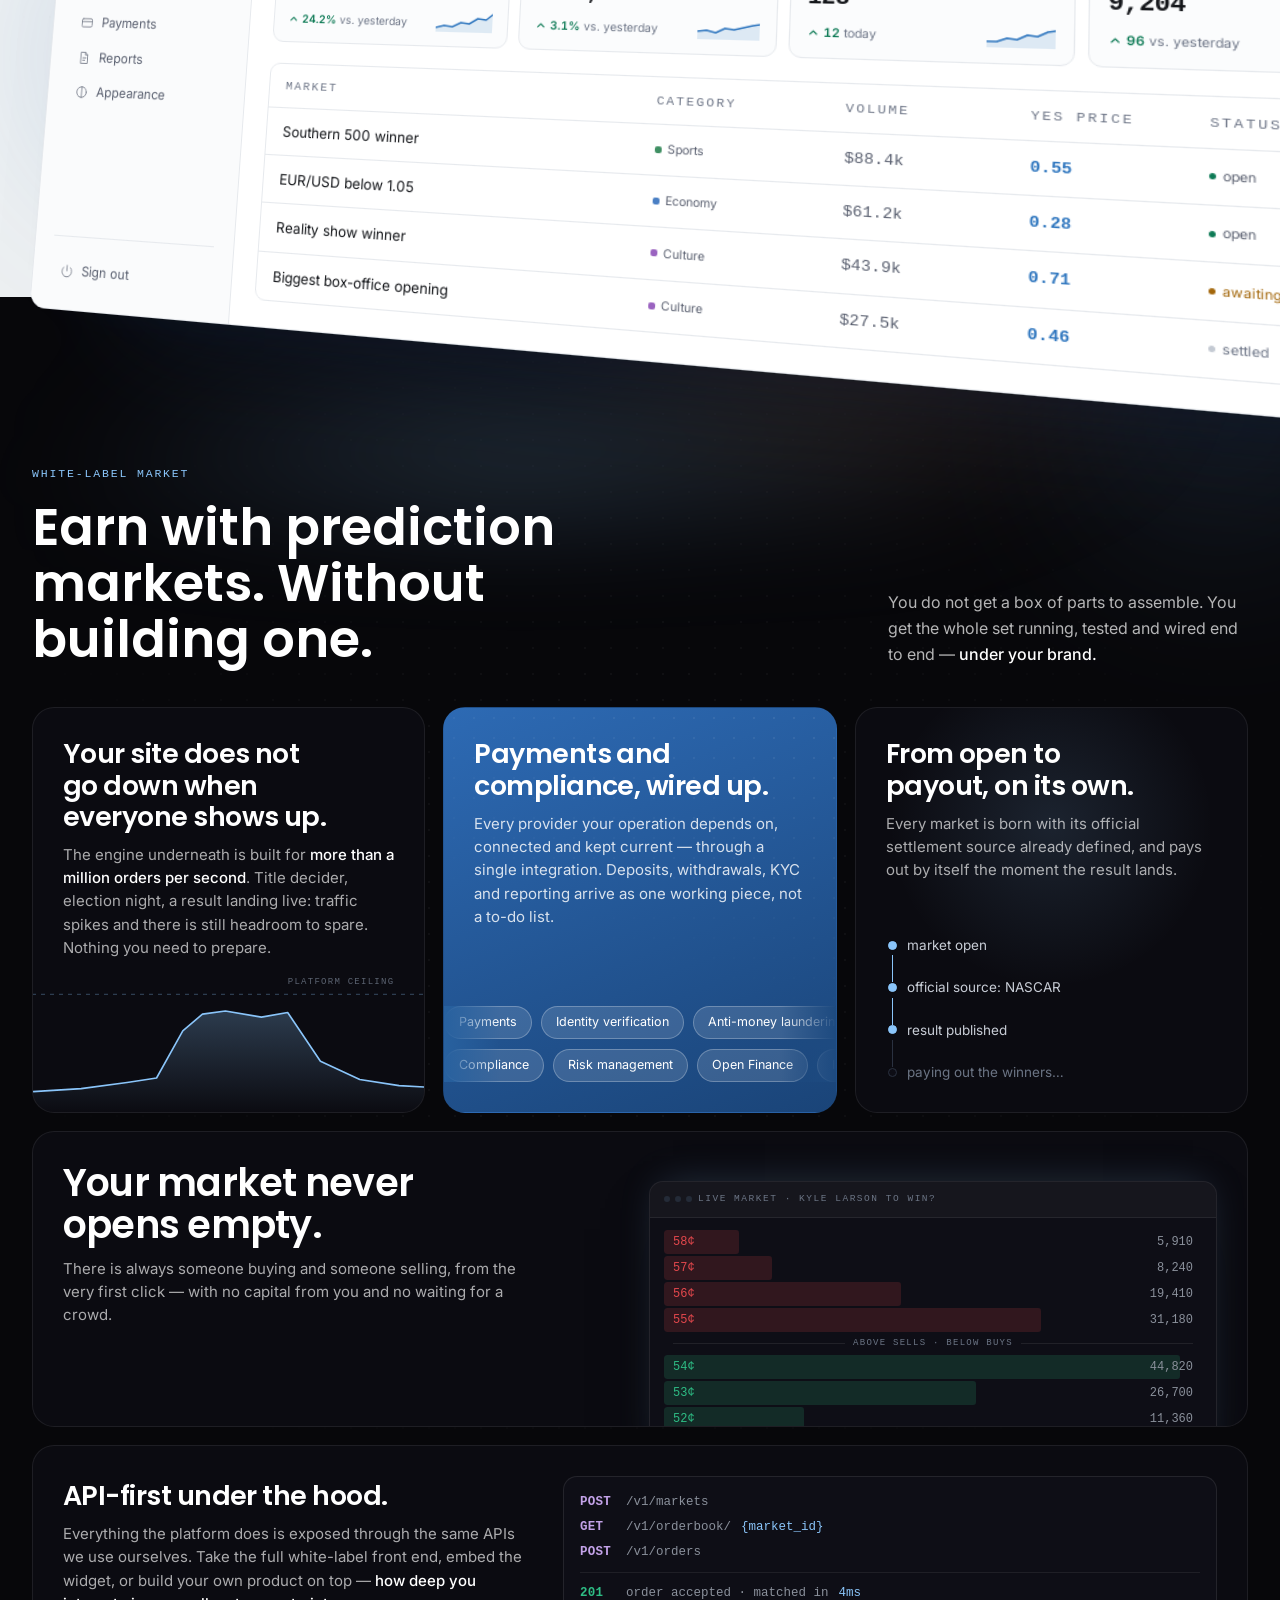
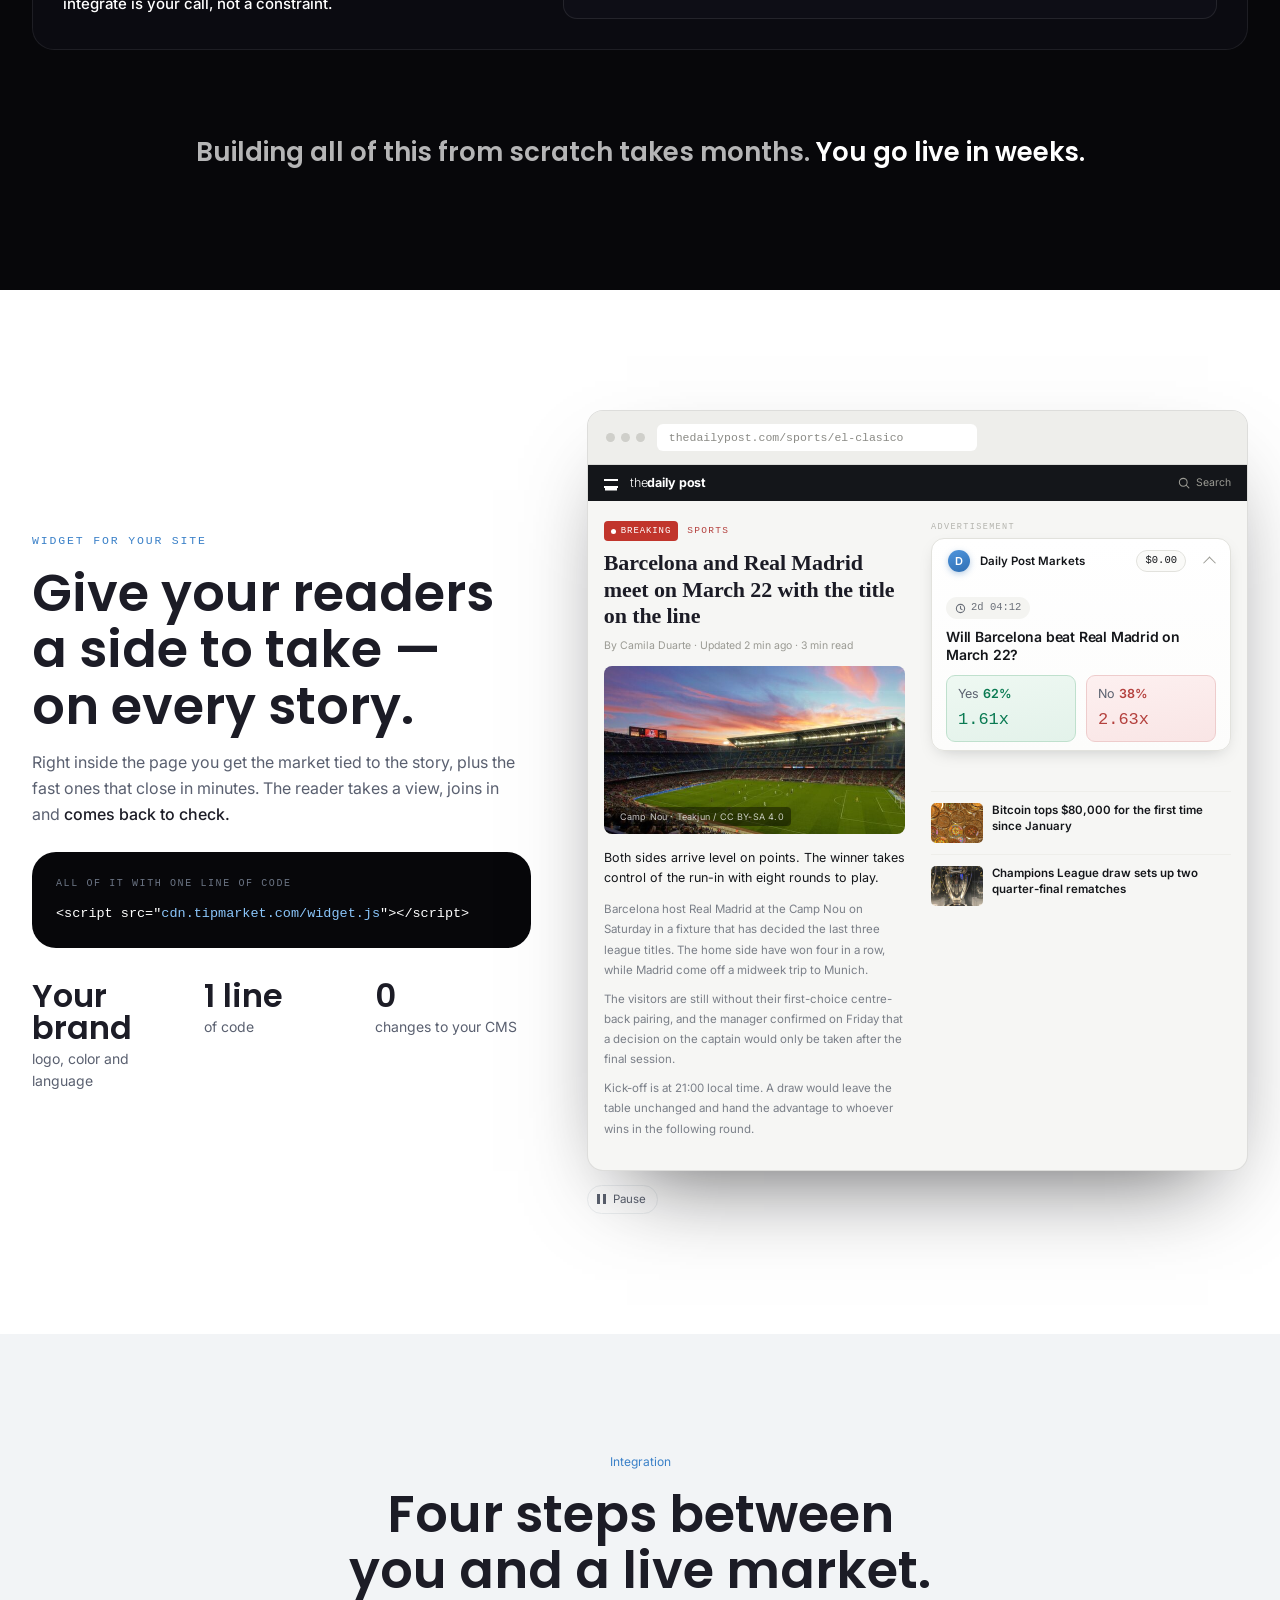
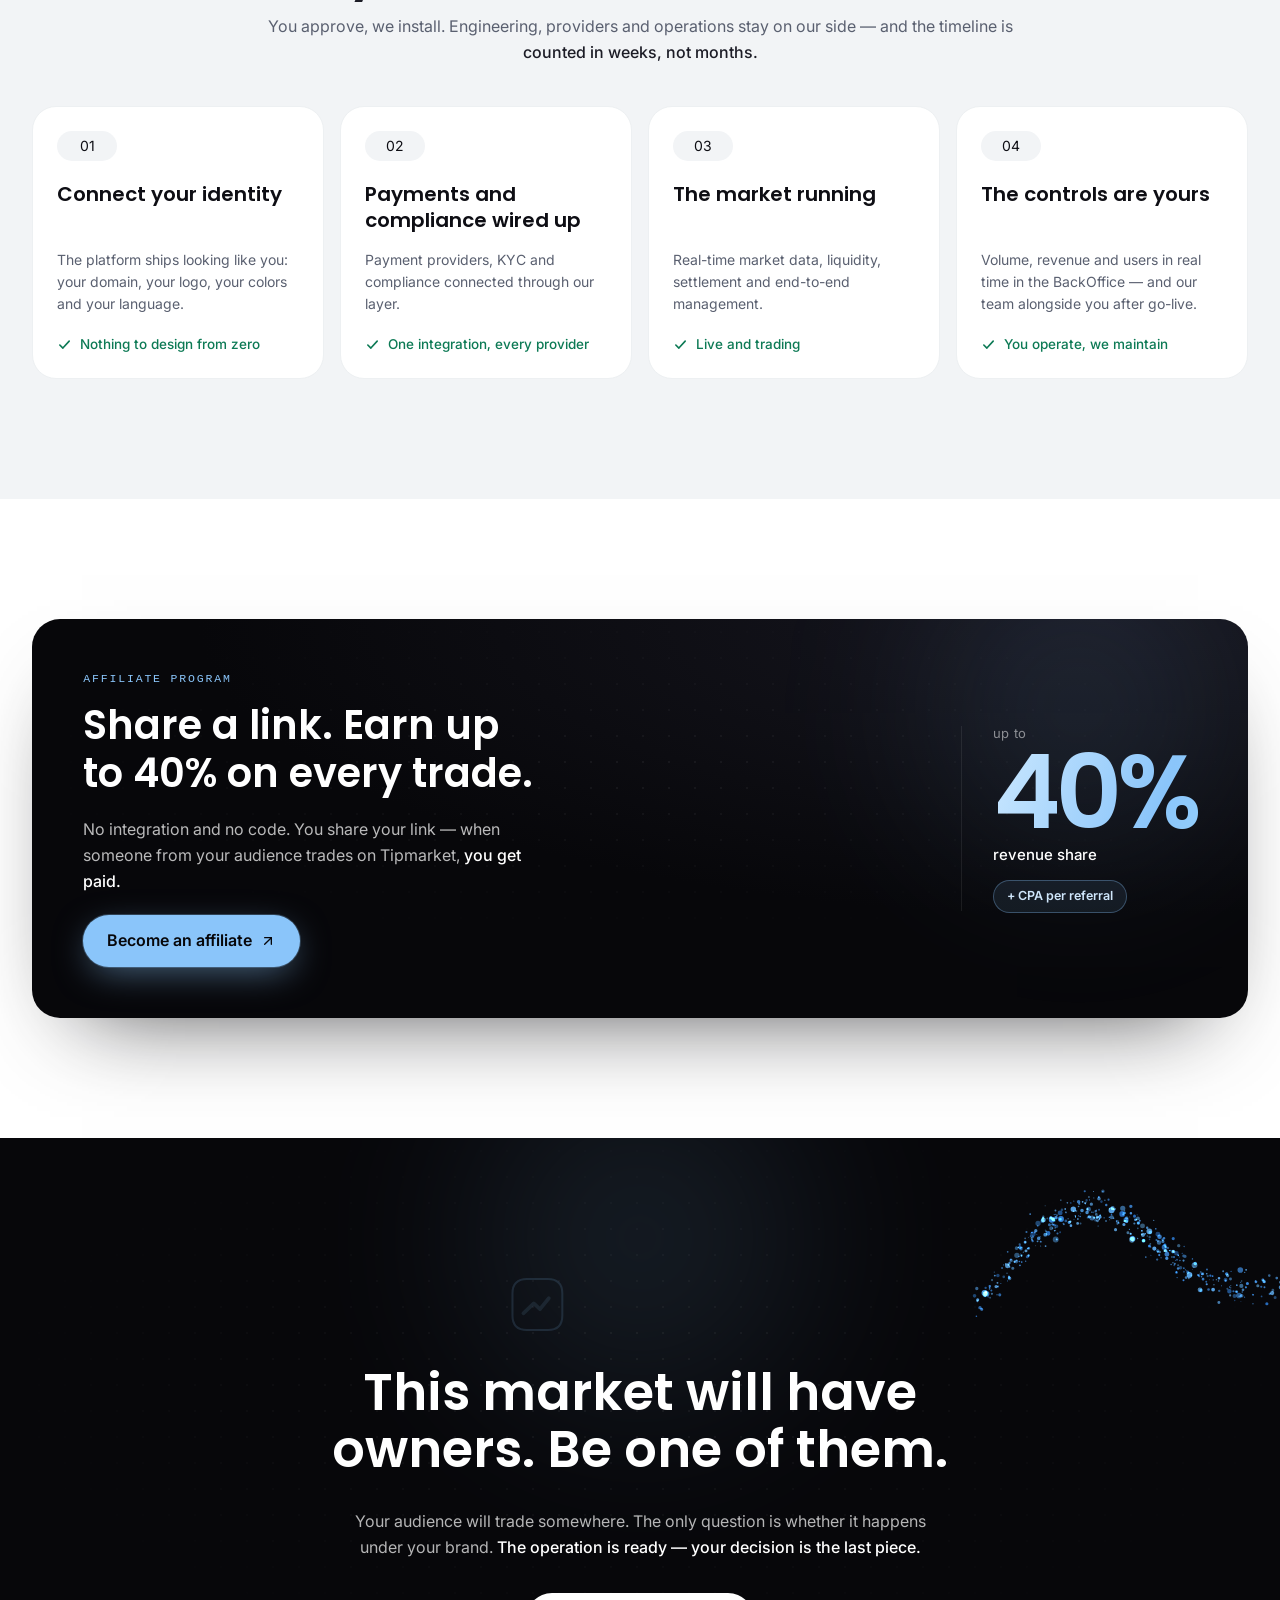
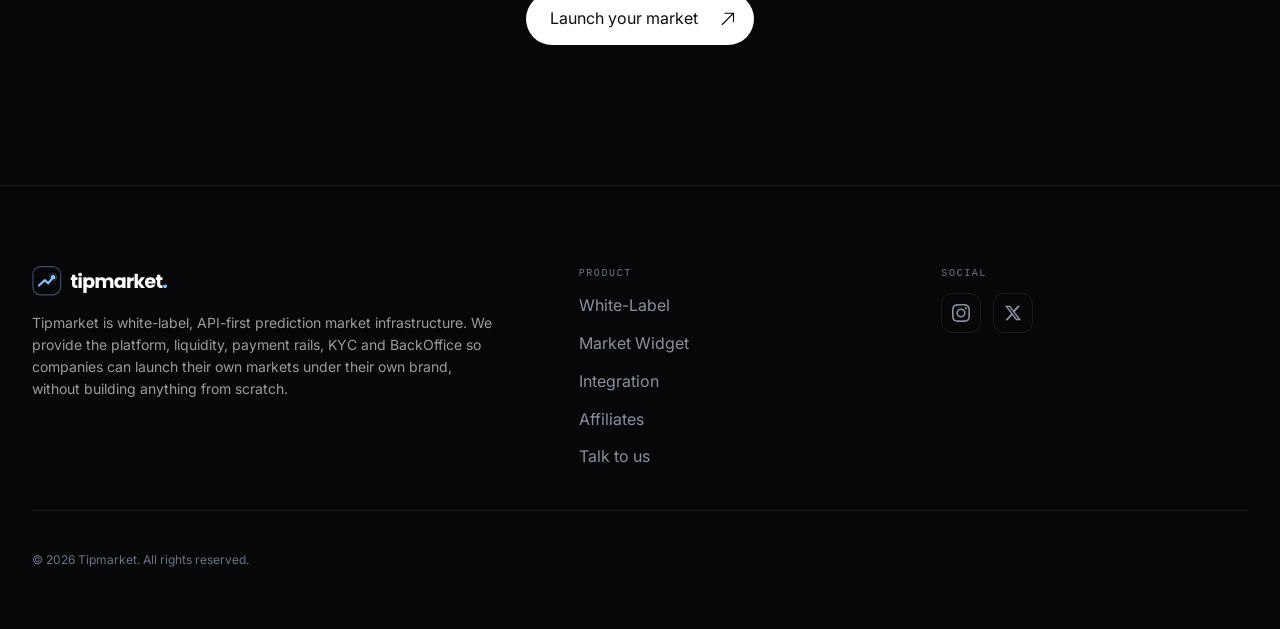
==== commit 8cd67734: "Draw the market's real price history, and mark it from above You caught the chart: I swapped the mar" ====
--- a/index.html
+++ b/index.html
@@ -574,8 +574,11 @@
                   <!-- chip, e não o logo de quem o mercado cita: o ícone
                        nomeia a categoria do evento, não a empresa -->
                   <span class="tm-card-icon is-photo">
-                  <!-- foto: Andreas Dittberner / Unsplash -->
-                  <img src="assets/mk-hormuz.jpg" alt="Navio porta-contêineres no mar" width="56" height="56" decoding="async">
+                  <!-- o estreito visto de cima, imagem MODIS da NASA — domínio
+                       público. Navio era o assunto errado: o mercado não
+                       pergunta por um navio, pergunta pela passagem. -->
+                  <img src="assets/mk-hormuz.jpg"
+                       alt="Vista de satélite do Estreito de Ormuz" width="56" height="56" decoding="async">
                 </span>
                   <h3 class="tm-bin-q">Strait of Hormuz traffic returns to normal by December 31?</h3>
                   <span class="tm-bin-pct">
@@ -675,7 +678,8 @@
               <div class="tm-ev2-t">
                 <span class="tm-card-icon is-photo is-big">
                   <!-- a mesma marca do card: entrar no mercado não troca a cara dele -->
-                  <img src="assets/mk-hormuz.jpg" alt="Navio porta-contêineres no mar" width="56" height="56" decoding="async">
+                  <img src="assets/mk-hormuz.jpg"
+                       alt="Vista de satélite do Estreito de Ormuz" width="56" height="56" decoding="async">
                 </span>
                 <div>
                   <span class="tm-kicker">Your call.</span>
@@ -708,23 +712,33 @@
                   <!-- o gráfico desenha ao entrar: é a diferença entre um
                        preço que andou e um preço que está pintado ali -->
                   <div class="tm-ev2-view is-on" data-ev2view="chart">
+                    <!-- A linha e o historico real deste mercado, lido da
+                         serie de precos da fonte: 76 amostras entre a
+                         abertura e hoje. Ela sobe ate 90% em julho e desce
+                         o resto do caminho — e por isso que o mercado esta
+                         em 28%. Um grafico subindo aqui contradiria os tres
+                         numeros que moram ao lado dele.
+
+                         As tres linhas de grade deixaram de ser enfeite: em
+                         18, 53 e 88 elas valem 90%, 60% e 30%, que e a
+                         escala que esta serie pede.                    -->
                     <div class="tm-ev2-chart" id="tm-app-chart">
                       <svg viewBox="0 0 320 126" preserveAspectRatio="none" aria-hidden="true">
                         <line class="tm-ev2-grid" x1="0" y1="18" x2="320" y2="18"/>
                         <line class="tm-ev2-grid" x1="0" y1="53" x2="320" y2="53"/>
                         <line class="tm-ev2-grid" x1="0" y1="88" x2="320" y2="88"/>
-                        <path class="tm-ev2-fill" d="M6 74 L74 43 L142 40 L210 86 L290 34 L290 120 L6 120 Z"/>
-                        <path class="tm-ev2-line" pathLength="1" d="M6 74 L74 43 L142 40 L210 86 L290 34"/>
-                        <circle class="tm-ev2-dot" cx="290" cy="34" r="4"/>
+                        <path class="tm-ev2-fill" d="M6 30.2 L9.8 32.6 L13.6 33.8 L17.4 32.6 L21.1 33.8 L24.9 34.9 L28.7 35.5 L32.5 33.8 L36.3 21.5 L40.1 22.7 L43.9 23.3 L47.7 27.9 L51.4 26.8 L55.2 29.1 L59 34.9 L62.8 37.2 L66.6 36.1 L70.4 36.1 L74.2 36.1 L77.9 34.9 L81.7 34.9 L85.5 25.6 L89.3 20.9 L93.1 19.8 L96.9 18.6 L100.7 23.3 L104.5 20.9 L108.2 22.1 L112 22.1 L115.8 18.6 L119.6 21.5 L123.4 28.5 L127.2 26.8 L131 29.1 L134.7 27.9 L138.5 29.1 L142.3 37.2 L146.1 52.4 L149.9 51.3 L153.7 47.8 L157.5 48.9 L161.3 57.1 L165 55.9 L168.8 59.4 L172.6 62.9 L176.4 61.8 L180.2 57.1 L184 64.1 L187.8 62.9 L191.5 58.2 L195.3 58.2 L199.1 58.2 L202.9 62.9 L206.7 67.6 L210.5 55.9 L214.3 52.4 L218.1 51.3 L221.8 54.8 L225.6 57.1 L229.4 67.6 L233.2 66.4 L237 69.9 L240.8 69.9 L244.6 72.2 L248.3 81.6 L252.1 82.8 L255.9 86.8 L259.7 89.2 L263.5 82.8 L267.3 76.9 L271.1 83.9 L274.9 86.2 L278.6 87.4 L282.4 89.8 L286.2 92.1 L290 90.9 L290 120 L6 120 Z"/>
+                        <path class="tm-ev2-line" pathLength="1" d="M6 30.2 L9.8 32.6 L13.6 33.8 L17.4 32.6 L21.1 33.8 L24.9 34.9 L28.7 35.5 L32.5 33.8 L36.3 21.5 L40.1 22.7 L43.9 23.3 L47.7 27.9 L51.4 26.8 L55.2 29.1 L59 34.9 L62.8 37.2 L66.6 36.1 L70.4 36.1 L74.2 36.1 L77.9 34.9 L81.7 34.9 L85.5 25.6 L89.3 20.9 L93.1 19.8 L96.9 18.6 L100.7 23.3 L104.5 20.9 L108.2 22.1 L112 22.1 L115.8 18.6 L119.6 21.5 L123.4 28.5 L127.2 26.8 L131 29.1 L134.7 27.9 L138.5 29.1 L142.3 37.2 L146.1 52.4 L149.9 51.3 L153.7 47.8 L157.5 48.9 L161.3 57.1 L165 55.9 L168.8 59.4 L172.6 62.9 L176.4 61.8 L180.2 57.1 L184 64.1 L187.8 62.9 L191.5 58.2 L195.3 58.2 L199.1 58.2 L202.9 62.9 L206.7 67.6 L210.5 55.9 L214.3 52.4 L218.1 51.3 L221.8 54.8 L225.6 57.1 L229.4 67.6 L233.2 66.4 L237 69.9 L240.8 69.9 L244.6 72.2 L248.3 81.6 L252.1 82.8 L255.9 86.8 L259.7 89.2 L263.5 82.8 L267.3 76.9 L271.1 83.9 L274.9 86.2 L278.6 87.4 L282.4 89.8 L286.2 92.1 L290 90.9"/>
+                        <circle class="tm-ev2-dot" cx="290" cy="90.9" r="4"/>
                       </svg>
                       <!-- o valor corrente vive na ponta da linha, no site -->
-                      <span class="tm-ev2-now">Yes<b>28%</b></span>
+                      <span class="tm-ev2-now" style="--tm-now-y:77px">Yes<b>28%</b></span>
                       <!-- o site rotula só as pontas -->
                       <div class="tm-ev2-xs">
-                        <span>Aug 26</span><span>Sep 3</span>
+                        <span>May 12</span><span>Sep 3</span>
                       </div>
                       <div class="tm-ev2-ranges">
-                        <span>1H</span><span>1D</span><span class="is-on">1W</span><span>1M</span><span>ALL</span>
+                        <span>1H</span><span>1D</span><span>1W</span><span>1M</span><span class="is-on">ALL</span>
                       </div>
                     </div>
                   </div>
--- a/assets/site.css
+++ b/assets/site.css
@@ -1249,7 +1249,7 @@
              color:var(--tm-faint); margin-top:4px }
 /* o preço corrente mora na ponta da linha, não numa legenda: é assim no
    site, e é o que faz o gráfico ler como leitura e não como enfeite */
-.tm-ev2-now { position:absolute; right:-2px; top:8px; line-height:1.15;
+.tm-ev2-now { position:absolute; right:-2px; top:var(--tm-now-y,8px); line-height:1.15;
               font-size:9.5px; font-weight:700; color:var(--brand); text-align:left }
 .tm-ev2-now b { display:block; font-size:11px }
 .tm-ev2-ranges { display:flex; gap:6px; justify-content:center; margin-top:9px }
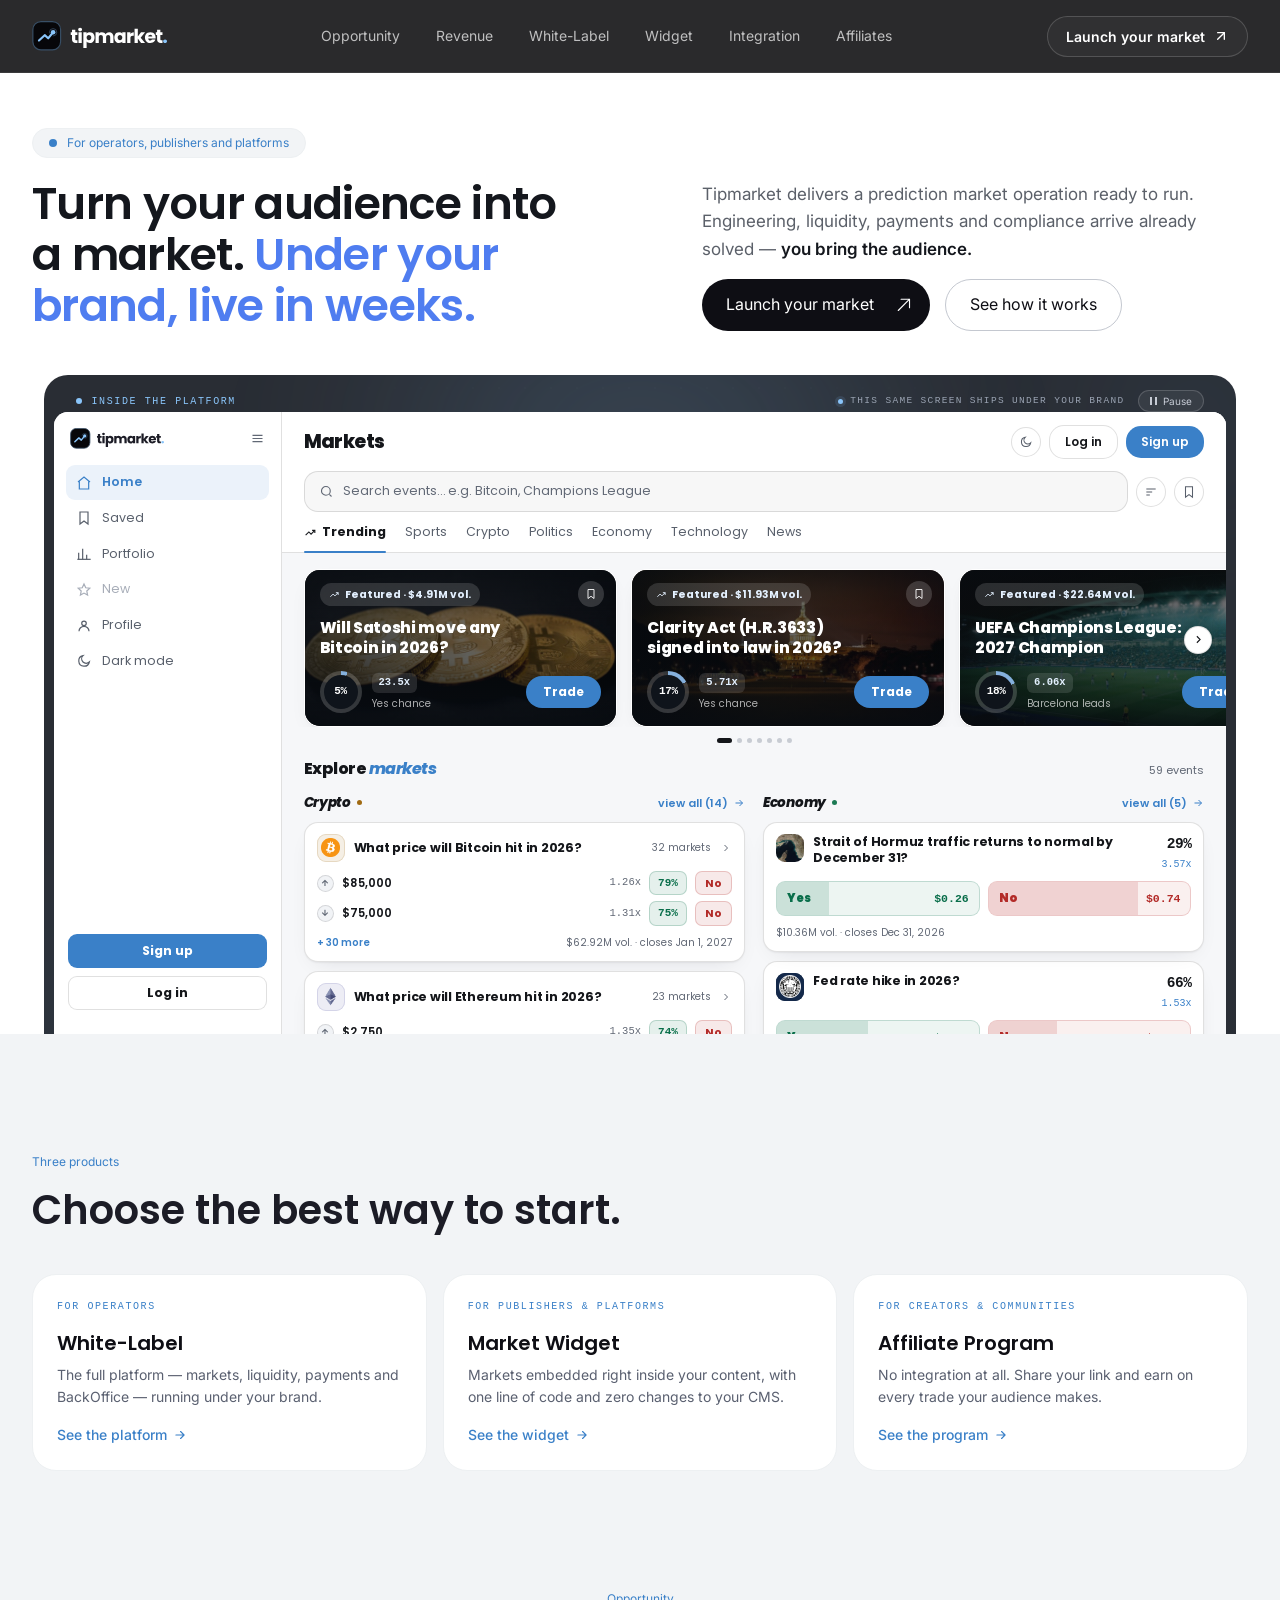
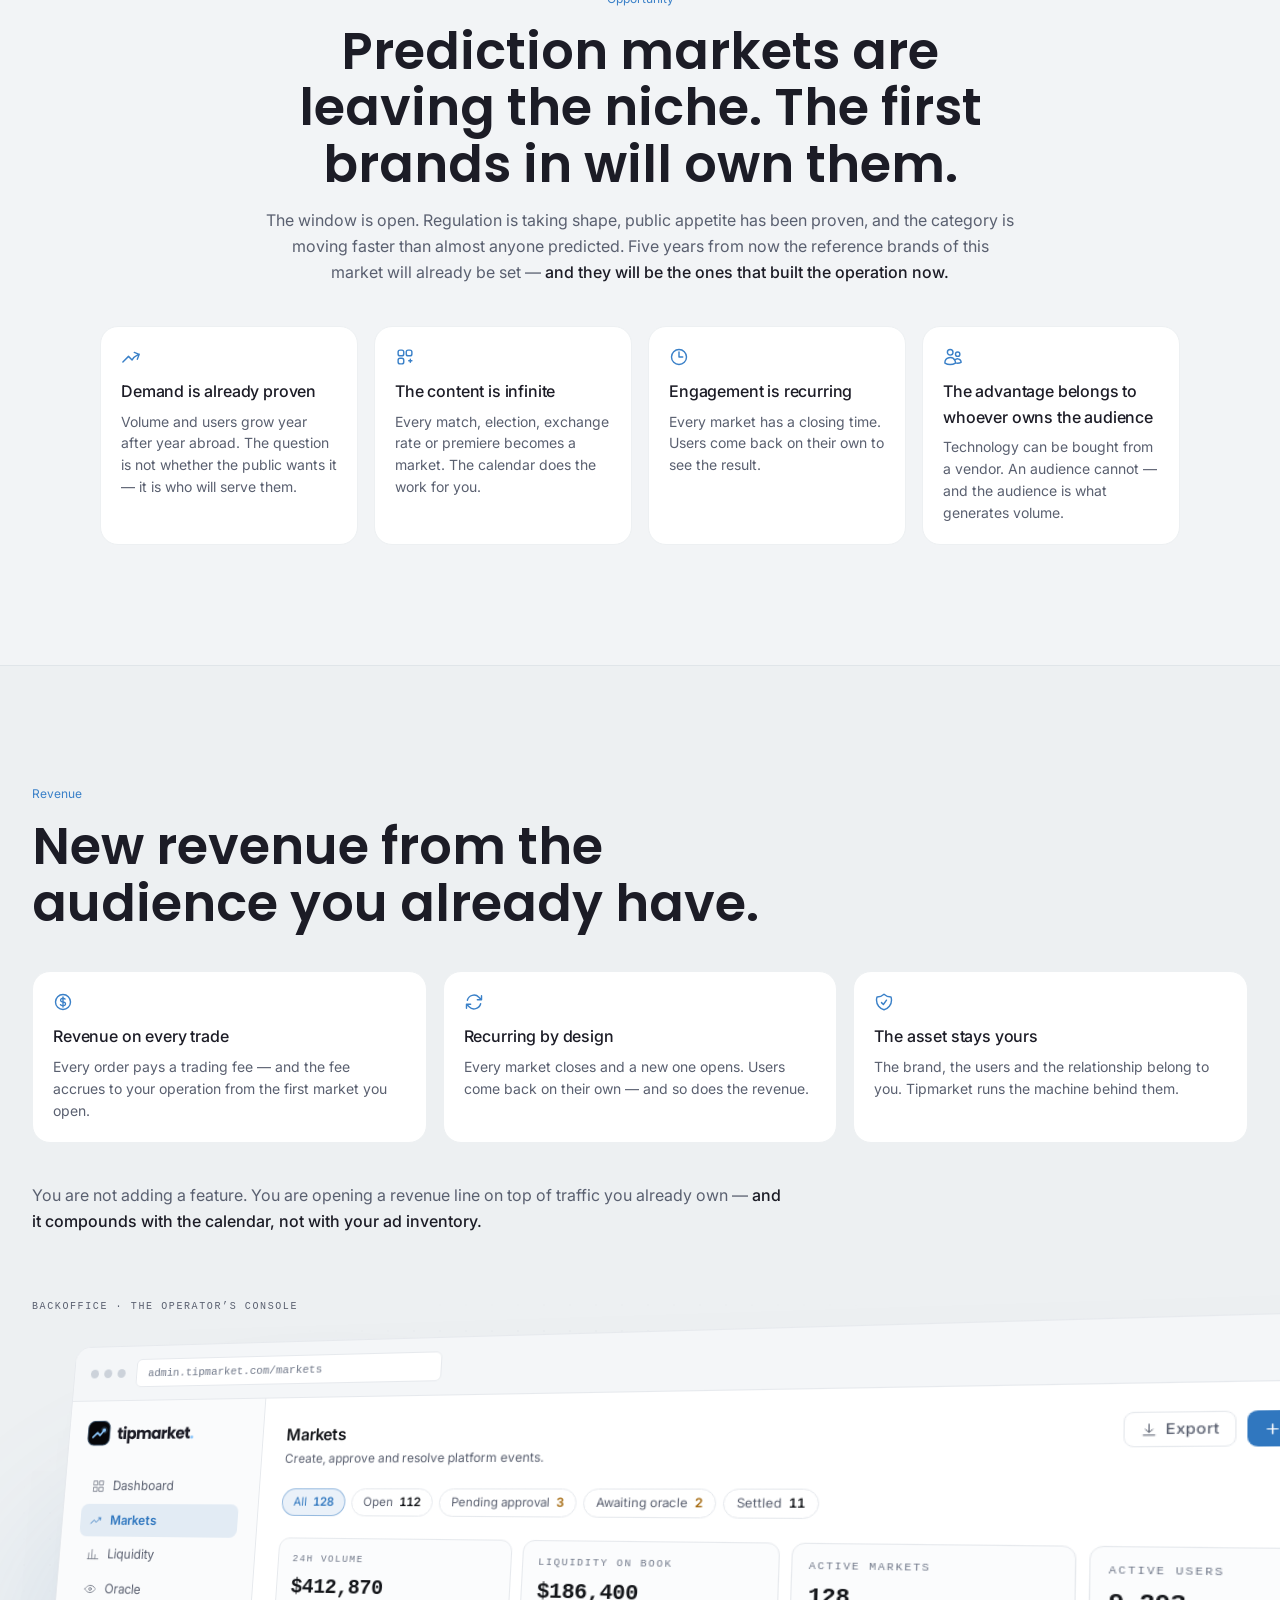
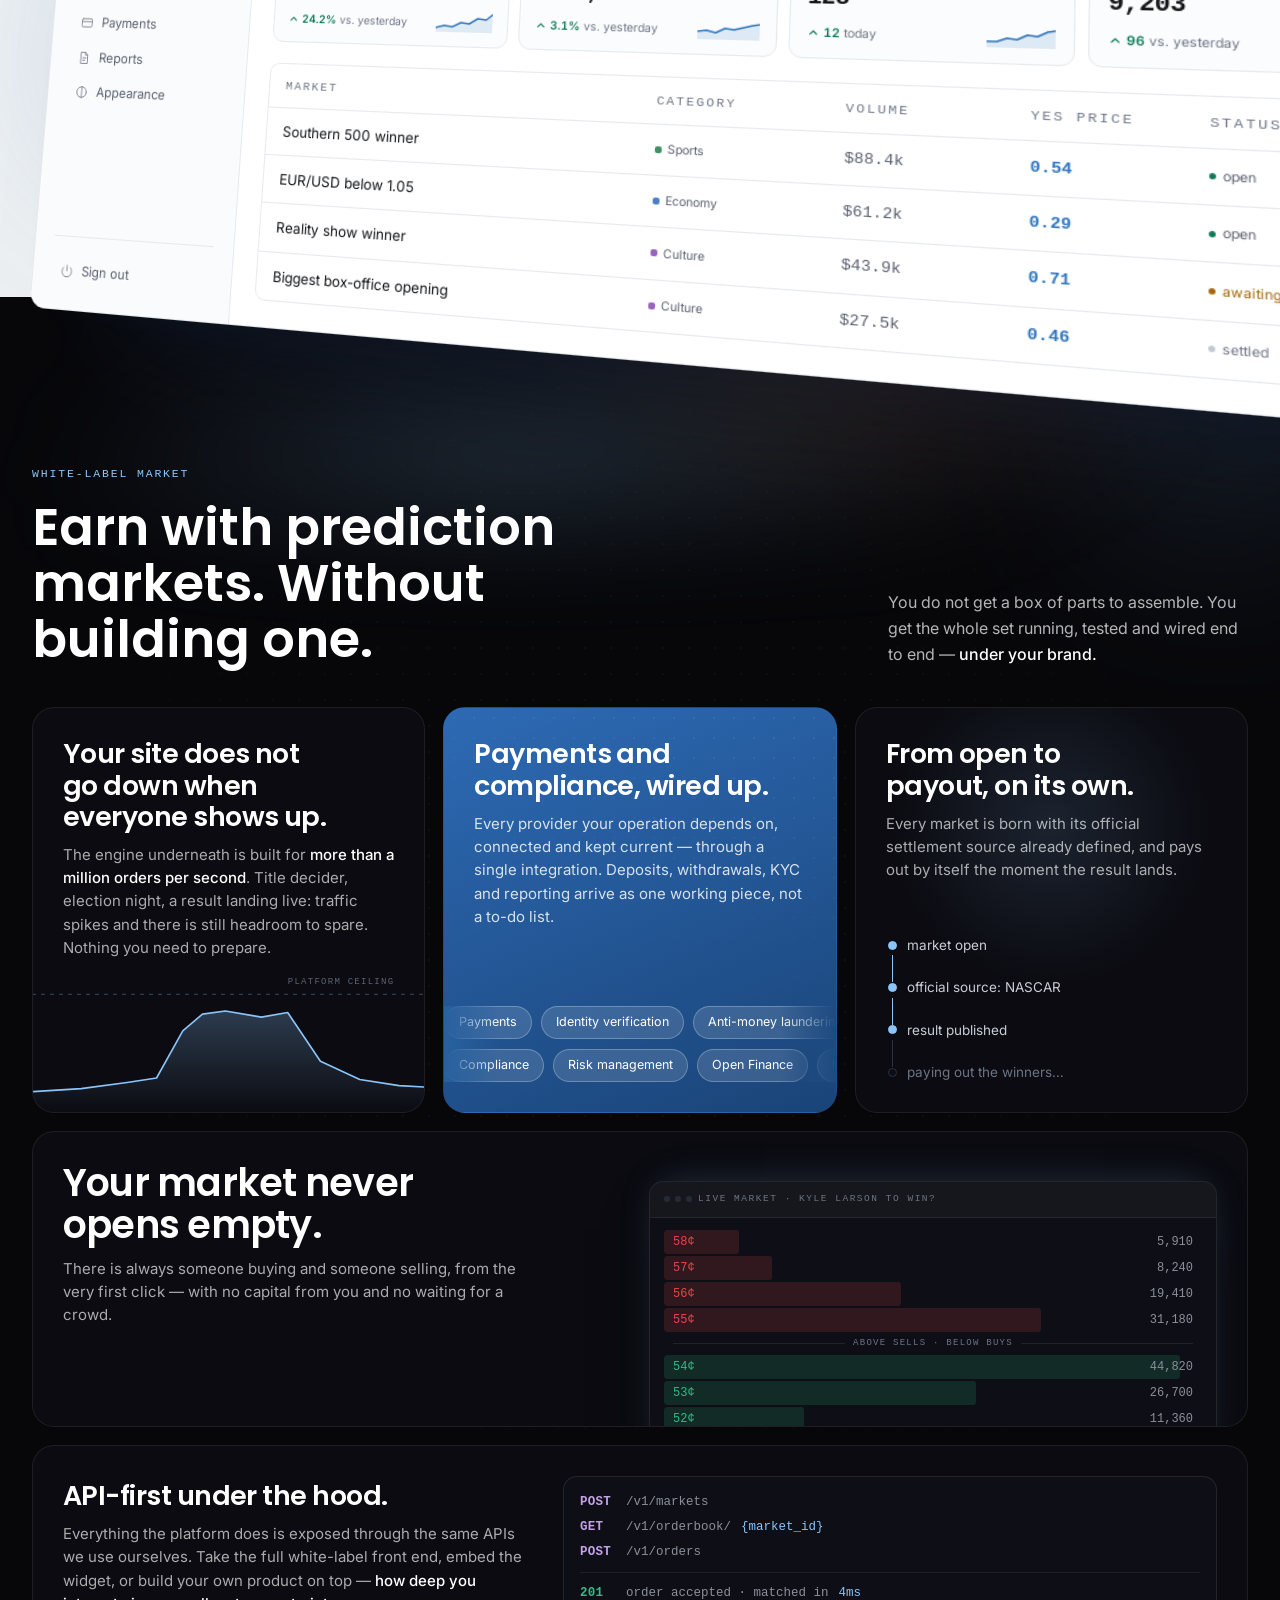
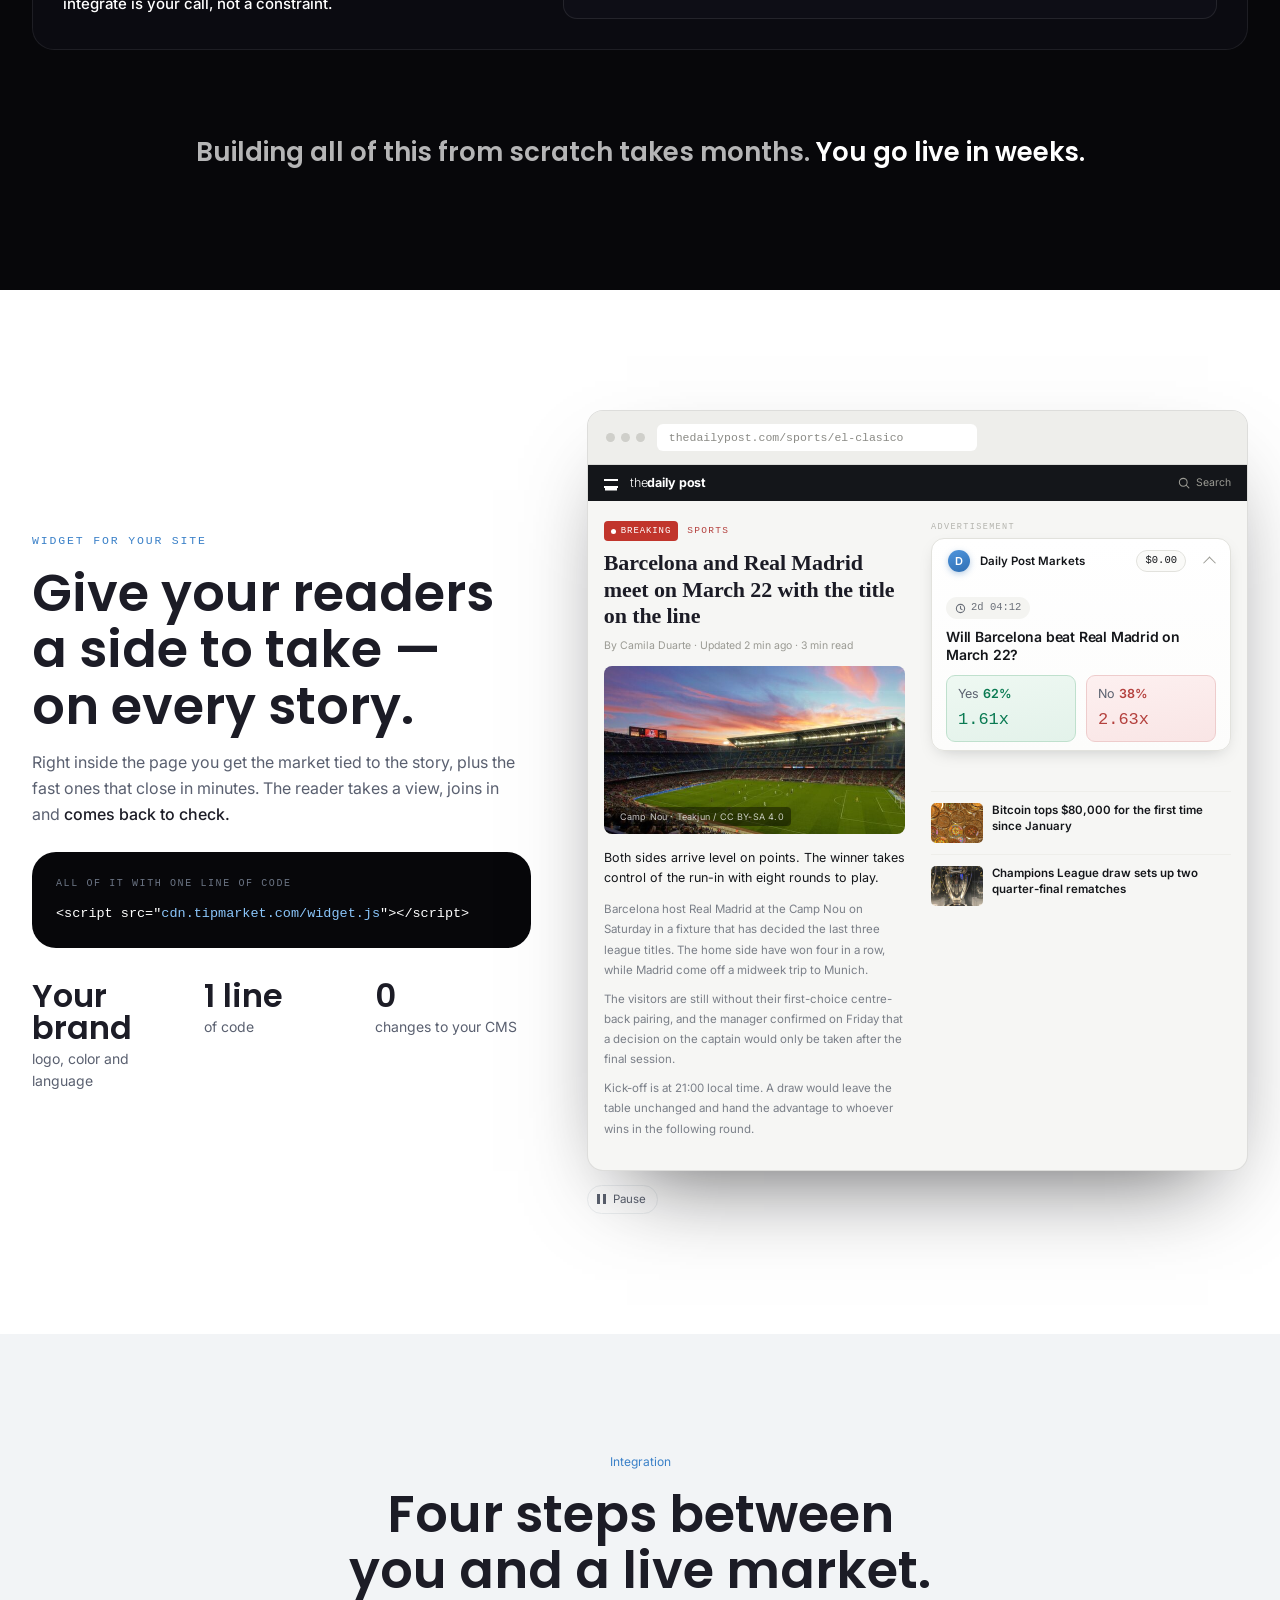
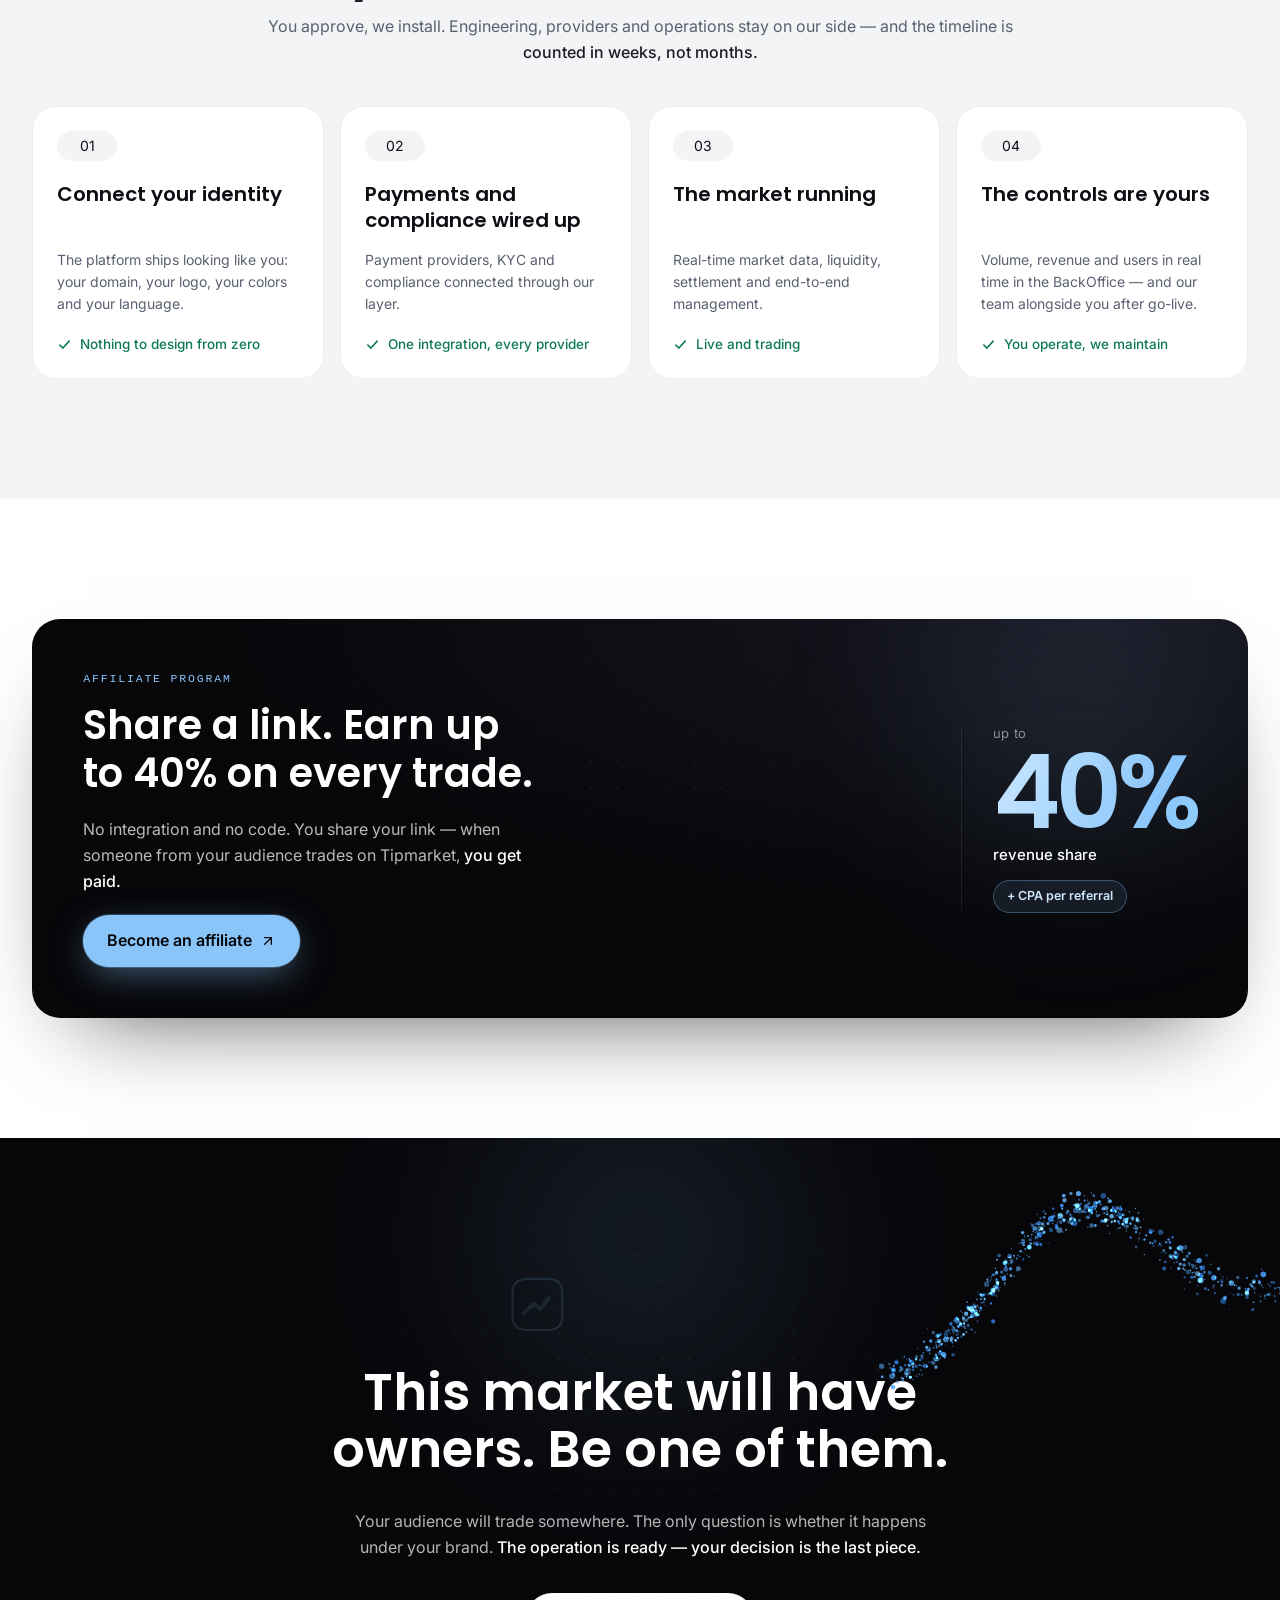
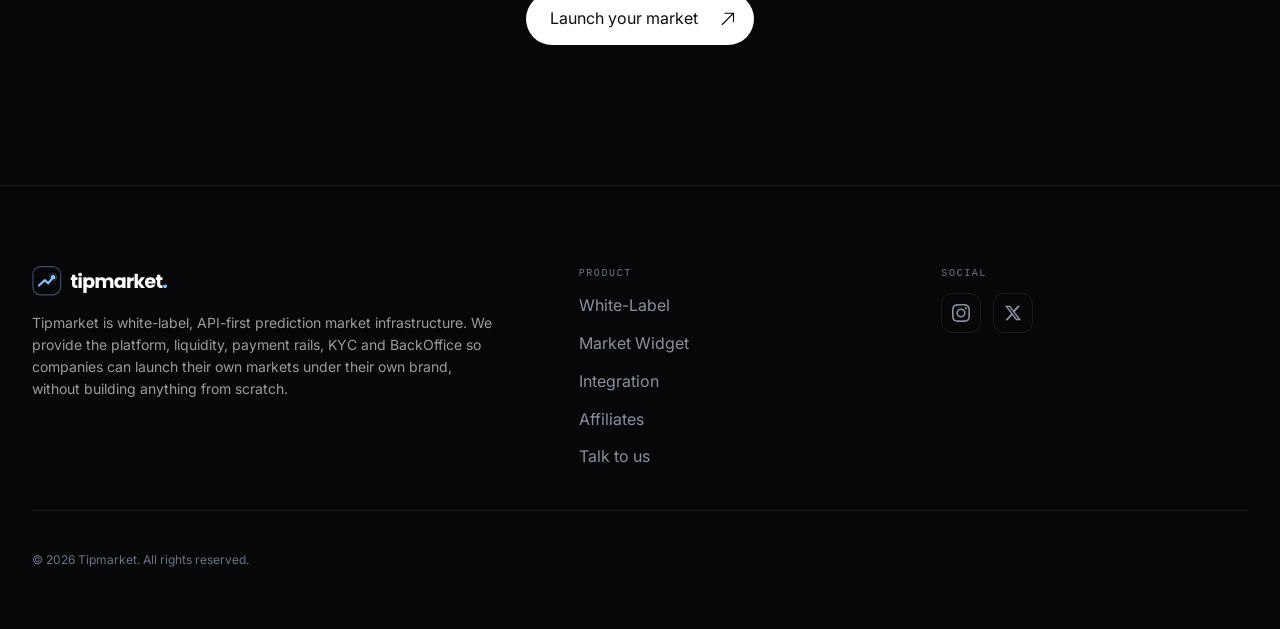
==== commit bbe312bb: "Stop the chart's stroke stretching with its axis The thickness you saw was not the line, it was the " ====
--- a/index.html
+++ b/index.html
@@ -727,10 +727,17 @@
                         <line class="tm-ev2-grid" x1="0" y1="18" x2="320" y2="18"/>
                         <line class="tm-ev2-grid" x1="0" y1="53" x2="320" y2="53"/>
                         <line class="tm-ev2-grid" x1="0" y1="88" x2="320" y2="88"/>
-                        <path class="tm-ev2-fill" d="M6 30.2 L9.8 32.6 L13.6 33.8 L17.4 32.6 L21.1 33.8 L24.9 34.9 L28.7 35.5 L32.5 33.8 L36.3 21.5 L40.1 22.7 L43.9 23.3 L47.7 27.9 L51.4 26.8 L55.2 29.1 L59 34.9 L62.8 37.2 L66.6 36.1 L70.4 36.1 L74.2 36.1 L77.9 34.9 L81.7 34.9 L85.5 25.6 L89.3 20.9 L93.1 19.8 L96.9 18.6 L100.7 23.3 L104.5 20.9 L108.2 22.1 L112 22.1 L115.8 18.6 L119.6 21.5 L123.4 28.5 L127.2 26.8 L131 29.1 L134.7 27.9 L138.5 29.1 L142.3 37.2 L146.1 52.4 L149.9 51.3 L153.7 47.8 L157.5 48.9 L161.3 57.1 L165 55.9 L168.8 59.4 L172.6 62.9 L176.4 61.8 L180.2 57.1 L184 64.1 L187.8 62.9 L191.5 58.2 L195.3 58.2 L199.1 58.2 L202.9 62.9 L206.7 67.6 L210.5 55.9 L214.3 52.4 L218.1 51.3 L221.8 54.8 L225.6 57.1 L229.4 67.6 L233.2 66.4 L237 69.9 L240.8 69.9 L244.6 72.2 L248.3 81.6 L252.1 82.8 L255.9 86.8 L259.7 89.2 L263.5 82.8 L267.3 76.9 L271.1 83.9 L274.9 86.2 L278.6 87.4 L282.4 89.8 L286.2 92.1 L290 90.9 L290 120 L6 120 Z"/>
-                        <path class="tm-ev2-line" pathLength="1" d="M6 30.2 L9.8 32.6 L13.6 33.8 L17.4 32.6 L21.1 33.8 L24.9 34.9 L28.7 35.5 L32.5 33.8 L36.3 21.5 L40.1 22.7 L43.9 23.3 L47.7 27.9 L51.4 26.8 L55.2 29.1 L59 34.9 L62.8 37.2 L66.6 36.1 L70.4 36.1 L74.2 36.1 L77.9 34.9 L81.7 34.9 L85.5 25.6 L89.3 20.9 L93.1 19.8 L96.9 18.6 L100.7 23.3 L104.5 20.9 L108.2 22.1 L112 22.1 L115.8 18.6 L119.6 21.5 L123.4 28.5 L127.2 26.8 L131 29.1 L134.7 27.9 L138.5 29.1 L142.3 37.2 L146.1 52.4 L149.9 51.3 L153.7 47.8 L157.5 48.9 L161.3 57.1 L165 55.9 L168.8 59.4 L172.6 62.9 L176.4 61.8 L180.2 57.1 L184 64.1 L187.8 62.9 L191.5 58.2 L195.3 58.2 L199.1 58.2 L202.9 62.9 L206.7 67.6 L210.5 55.9 L214.3 52.4 L218.1 51.3 L221.8 54.8 L225.6 57.1 L229.4 67.6 L233.2 66.4 L237 69.9 L240.8 69.9 L244.6 72.2 L248.3 81.6 L252.1 82.8 L255.9 86.8 L259.7 89.2 L263.5 82.8 L267.3 76.9 L271.1 83.9 L274.9 86.2 L278.6 87.4 L282.4 89.8 L286.2 92.1 L290 90.9"/>
-                        <circle class="tm-ev2-dot" cx="290" cy="90.9" r="4"/>
+                        <path class="tm-ev2-fill" d="M6 30.2 L8.5 32.6 L10.9 34.9 L13.4 33.8 L15.9 33.8 L18.3 32.6 L20.8 33.8 L23.3 35.5 L25.8 36.1 L28.2 35.5 L30.7 33.2 L33.2 35.5 L35.6 21.5 L38.1 25.6 L40.6 23.8 L43 23.3 L45.5 24.4 L48 25.6 L50.5 26.8 L52.9 26.8 L55.4 29.1 L57.9 36.1 L60.3 34.9 L62.8 37.2 L65.3 37.2 L67.7 34.9 L70.2 36.1 L72.7 37.2 L75.1 34.9 L77.6 34.9 L80.1 37.2 L82.6 34.9 L85 26.8 L87.5 22.7 L90 20.9 L92.4 18 L94.9 17.4 L97.4 18.6 L99.8 18.6 L102.3 22.1 L104.8 20.9 L107.3 22.1 L109.7 21.5 L112.2 22.1 L114.7 20.9 L117.1 20.9 L119.6 21.5 L122.1 23.8 L124.5 26.8 L127 26.8 L129.5 25.6 L131.9 26.8 L134.4 27.9 L136.9 26.8 L139.4 30.2 L141.8 37.2 L144.3 53.6 L146.8 51.3 L149.2 54.8 L151.7 50.1 L154.2 47.8 L156.6 51.3 L159.1 50.1 L161.6 57.1 L164.1 57.1 L166.5 55.3 L169 59.4 L171.5 62.9 L173.9 62.9 L176.4 61.8 L178.9 59.4 L181.3 60.6 L183.8 64.1 L186.3 61.8 L188.7 62.9 L191.2 58.2 L193.7 54.8 L196.2 59.4 L198.6 58.2 L201.1 62.9 L203.6 64.1 L206 67.6 L208.5 55.9 L211 57.1 L213.4 52.4 L215.9 51.3 L218.4 51.3 L220.9 53.6 L223.3 53.6 L225.8 57.1 L228.3 67.6 L230.7 68.8 L233.2 66.4 L235.7 68.8 L238.1 69.9 L240.6 69.9 L243.1 69.9 L245.5 72.2 L248 83.9 L250.5 81.6 L253 82.8 L255.4 87.4 L257.9 87.4 L260.4 89.2 L262.8 85.1 L265.3 83.9 L267.8 76.9 L270.2 82.8 L272.7 85.1 L275.2 86.2 L277.7 87.4 L280.1 89.8 L282.6 89.8 L285.1 90.9 L287.5 92.7 L290 90.9 L290 120 L6 120 Z"/>
+                        <path class="tm-ev2-line" d="M6 30.2 L8.5 32.6 L10.9 34.9 L13.4 33.8 L15.9 33.8 L18.3 32.6 L20.8 33.8 L23.3 35.5 L25.8 36.1 L28.2 35.5 L30.7 33.2 L33.2 35.5 L35.6 21.5 L38.1 25.6 L40.6 23.8 L43 23.3 L45.5 24.4 L48 25.6 L50.5 26.8 L52.9 26.8 L55.4 29.1 L57.9 36.1 L60.3 34.9 L62.8 37.2 L65.3 37.2 L67.7 34.9 L70.2 36.1 L72.7 37.2 L75.1 34.9 L77.6 34.9 L80.1 37.2 L82.6 34.9 L85 26.8 L87.5 22.7 L90 20.9 L92.4 18 L94.9 17.4 L97.4 18.6 L99.8 18.6 L102.3 22.1 L104.8 20.9 L107.3 22.1 L109.7 21.5 L112.2 22.1 L114.7 20.9 L117.1 20.9 L119.6 21.5 L122.1 23.8 L124.5 26.8 L127 26.8 L129.5 25.6 L131.9 26.8 L134.4 27.9 L136.9 26.8 L139.4 30.2 L141.8 37.2 L144.3 53.6 L146.8 51.3 L149.2 54.8 L151.7 50.1 L154.2 47.8 L156.6 51.3 L159.1 50.1 L161.6 57.1 L164.1 57.1 L166.5 55.3 L169 59.4 L171.5 62.9 L173.9 62.9 L176.4 61.8 L178.9 59.4 L181.3 60.6 L183.8 64.1 L186.3 61.8 L188.7 62.9 L191.2 58.2 L193.7 54.8 L196.2 59.4 L198.6 58.2 L201.1 62.9 L203.6 64.1 L206 67.6 L208.5 55.9 L211 57.1 L213.4 52.4 L215.9 51.3 L218.4 51.3 L220.9 53.6 L223.3 53.6 L225.8 57.1 L228.3 67.6 L230.7 68.8 L233.2 66.4 L235.7 68.8 L238.1 69.9 L240.6 69.9 L243.1 69.9 L245.5 72.2 L248 83.9 L250.5 81.6 L253 82.8 L255.4 87.4 L257.9 87.4 L260.4 89.2 L262.8 85.1 L265.3 83.9 L267.8 76.9 L270.2 82.8 L272.7 85.1 L275.2 86.2 L277.7 87.4 L280.1 89.8 L282.6 89.8 L285.1 90.9 L287.5 92.7 L290 90.9"/>
+                        
                       </svg>
+                      <!-- A ponta saiu de dentro do SVG. La ela era um
+                           <circle> e o `preserveAspectRatio="none"`
+                           esticava o raio junto com o eixo x: virava
+                           elipse. Aqui fora ela e um elemento posicionado
+                           em % da largura, e circulo continua circulo em
+                           qualquer largura de tela. -->
+                      <i class="tm-ev2-dot" style="--dot-x:90.62%;--dot-y:90.9px"></i>
                       <!-- o valor corrente vive na ponta da linha, no site -->
                       <span class="tm-ev2-now" style="--tm-now-y:77px">Yes<b>28%</b></span>
                       <!-- o site rotula só as pontas -->
@@ -934,7 +941,7 @@
                     <line class="tm-pf-grid-l" x1="0" y1="34" x2="300" y2="34"/>
                     <line class="tm-pf-grid-l" x1="0" y1="58" x2="300" y2="58"/>
                     <line class="tm-pf-grid-l" x1="0" y1="82" x2="300" y2="82"/>
-                    <path class="tm-pf-line" pathLength="1" d="M6 74 L58 66 L110 70 L162 48 L214 40 L272 22"/>
+                    <path class="tm-pf-line" d="M6 74 L58 66 L110 70 L162 48 L214 40 L272 22"/>
                   </svg>
                 </div>
               </div>
--- a/assets/site.css
+++ b/assets/site.css
@@ -1233,17 +1233,40 @@
 .tm-ev2-view.is-on { opacity:1; position:relative }
 .tm-ev2-chart { position:relative }
 .tm-ev2-chart svg { display:block; width:100%; height:126px; overflow:visible }
-.tm-ev2-chart .tm-ev2-line { fill:none; stroke:var(--brand); stroke-width:2;
-                             stroke-linecap:round; stroke-linejoin:round;
-                             stroke-dasharray:1 1; stroke-dashoffset:1 }
-.tm-ev2-chart.is-drawn .tm-ev2-line { stroke-dashoffset:0;
-                             transition:stroke-dashoffset 1.5s cubic-bezier(.4,0,.3,1) }
+/* `non-scaling-stroke` e o que salva este grafico. O SVG desenha num
+   viewBox de 320 e e esticado ate a largura do painel — quase 2,5x no
+   eixo x e 1x no y. Sem isso a ESPESSURA estica junto: trecho vertical
+   sai com 5px de largura, trecho horizontal com 2, e uma serie cheia de
+   degraus vira um borrao. Com isso a espessura e medida em pixel de
+   tela, e 1,75px e 1,75px em qualquer direcao. */
+.tm-ev2-chart .tm-ev2-line { fill:none; stroke:var(--brand); stroke-width:1.75;
+                             vector-effect:non-scaling-stroke;
+                             stroke-linecap:round; stroke-linejoin:round }
+/* A linha se desenhava por tracejado — dasharray 1 1 sobre pathLength 1,
+   o offset descendo de 1 a 0. Com `non-scaling-stroke` isso deixa de
+   funcionar: o tracejado passa a ser medido em pixel de tela, e 1px de
+   risco com 1px de vao devolve uma linha pontilhada em vez de uma linha
+   crescendo. As duas coisas nao convivem.
+
+   Quem desenha agora e uma cortina sobre o SVG inteiro. Sai mais barato
+   (uma propriedade, sem tocar na geometria), independe da espessura, e
+   revela linha e area juntas — que e como grafico de verdade aparece. */
+.tm-ev2-chart svg { clip-path:inset(0 100% 0 0) }
+.tm-ev2-chart.is-drawn svg { clip-path:inset(0 0 0 0);
+                             transition:clip-path 1.5s cubic-bezier(.4,0,.3,1) }
 .tm-ev2-chart .tm-ev2-fill { fill:color-mix(in srgb, var(--brand) 11%, transparent);
                              opacity:0; transition:opacity .7s ease .5s }
 .tm-ev2-chart.is-drawn .tm-ev2-fill { opacity:1 }
-.tm-ev2-chart .tm-ev2-grid { stroke:var(--tm-line); stroke-width:1; stroke-dasharray:3 4 }
-.tm-ev2-chart .tm-ev2-dot  { fill:var(--brand); opacity:0;
-                             transition:opacity .3s ease 1.4s }
+/* a grade pelo mesmo motivo: esticado, o tracejado de 3/4 virava 7/10 e
+   a grade competia com a linha em vez de ficar atras dela */
+.tm-ev2-chart .tm-ev2-grid { stroke:var(--tm-line); stroke-width:1;
+                             vector-effect:non-scaling-stroke;
+                             stroke-dasharray:2 5 }
+.tm-ev2-chart .tm-ev2-dot  { position:absolute; left:var(--dot-x); top:var(--dot-y);
+                             width:7px; height:7px; margin:-3.5px 0 0 -3.5px;
+                             border-radius:50%; background:var(--brand);
+                             box-shadow:0 0 0 3px color-mix(in srgb, var(--brand) 22%, transparent);
+                             opacity:0; transition:opacity .3s ease 1.4s }
 .tm-ev2-chart.is-drawn .tm-ev2-dot { opacity:1 }
 .tm-ev2-xs { display:flex; justify-content:space-between; font-size:9px;
              color:var(--tm-faint); margin-top:4px }
@@ -1482,11 +1505,17 @@
             text-align:right }
 .tm-pf-ys em { font-style:normal; font-size:8.5px; color:var(--tm-faint); line-height:1 }
 .tm-pf-chart svg { display:block; width:100%; height:104px; overflow:visible }
-.tm-pf-chart .tm-pf-grid-l { stroke:var(--tm-line); stroke-width:1; stroke-dasharray:3 4 }
-.tm-pf-chart .tm-pf-line { fill:none; stroke:var(--tm-yes); stroke-width:2;
-                           stroke-linecap:round; stroke-dasharray:1 1; stroke-dashoffset:1 }
-.tm-pf-chart.is-drawn .tm-pf-line { stroke-dashoffset:0;
-                           transition:stroke-dashoffset 1.4s cubic-bezier(.4,0,.3,1) }
+.tm-pf-chart .tm-pf-grid-l { stroke:var(--tm-line); stroke-width:1;
+                             vector-effect:non-scaling-stroke; stroke-dasharray:2 5 }
+/* mesma historia do grafico do evento: esticado, o traco engrossava so
+   na vertical. Aqui a serie e curta e o defeito era discreto, mas e o
+   mesmo defeito. */
+.tm-pf-chart .tm-pf-line { fill:none; stroke:var(--tm-yes); stroke-width:1.9;
+                           vector-effect:non-scaling-stroke; stroke-linecap:round;
+                           stroke-linejoin:round }
+.tm-pf-chart svg { clip-path:inset(0 100% 0 0) }
+.tm-pf-chart.is-drawn svg { clip-path:inset(0 0 0 0);
+                           transition:clip-path 1.4s cubic-bezier(.4,0,.3,1) }
 
 @media (max-width:1023px) {
   .tm-prof, .tm-pf { padding-left:16px; padding-right:16px }
@@ -1564,7 +1593,7 @@
   .tm-app-cursor, .tm-app-toast, .tm-ev2-view { transition:none }
   .tm-gate-code i.is-in, .tm-sheet-ok .tm-ok-tick { animation:none }
   .tm-inp.is-focus .tm-caret { animation:none; opacity:1 }
-  .tm-ev2-chart .tm-ev2-line, .tm-pf-chart .tm-pf-line { stroke-dashoffset:0 }
+  .tm-ev2-chart svg, .tm-pf-chart svg { clip-path:none }
   .tm-ev2-chart .tm-ev2-fill, .tm-ev2-chart .tm-ev2-dot { opacity:1 }
   .tm-app-ctl { display:none }
 }
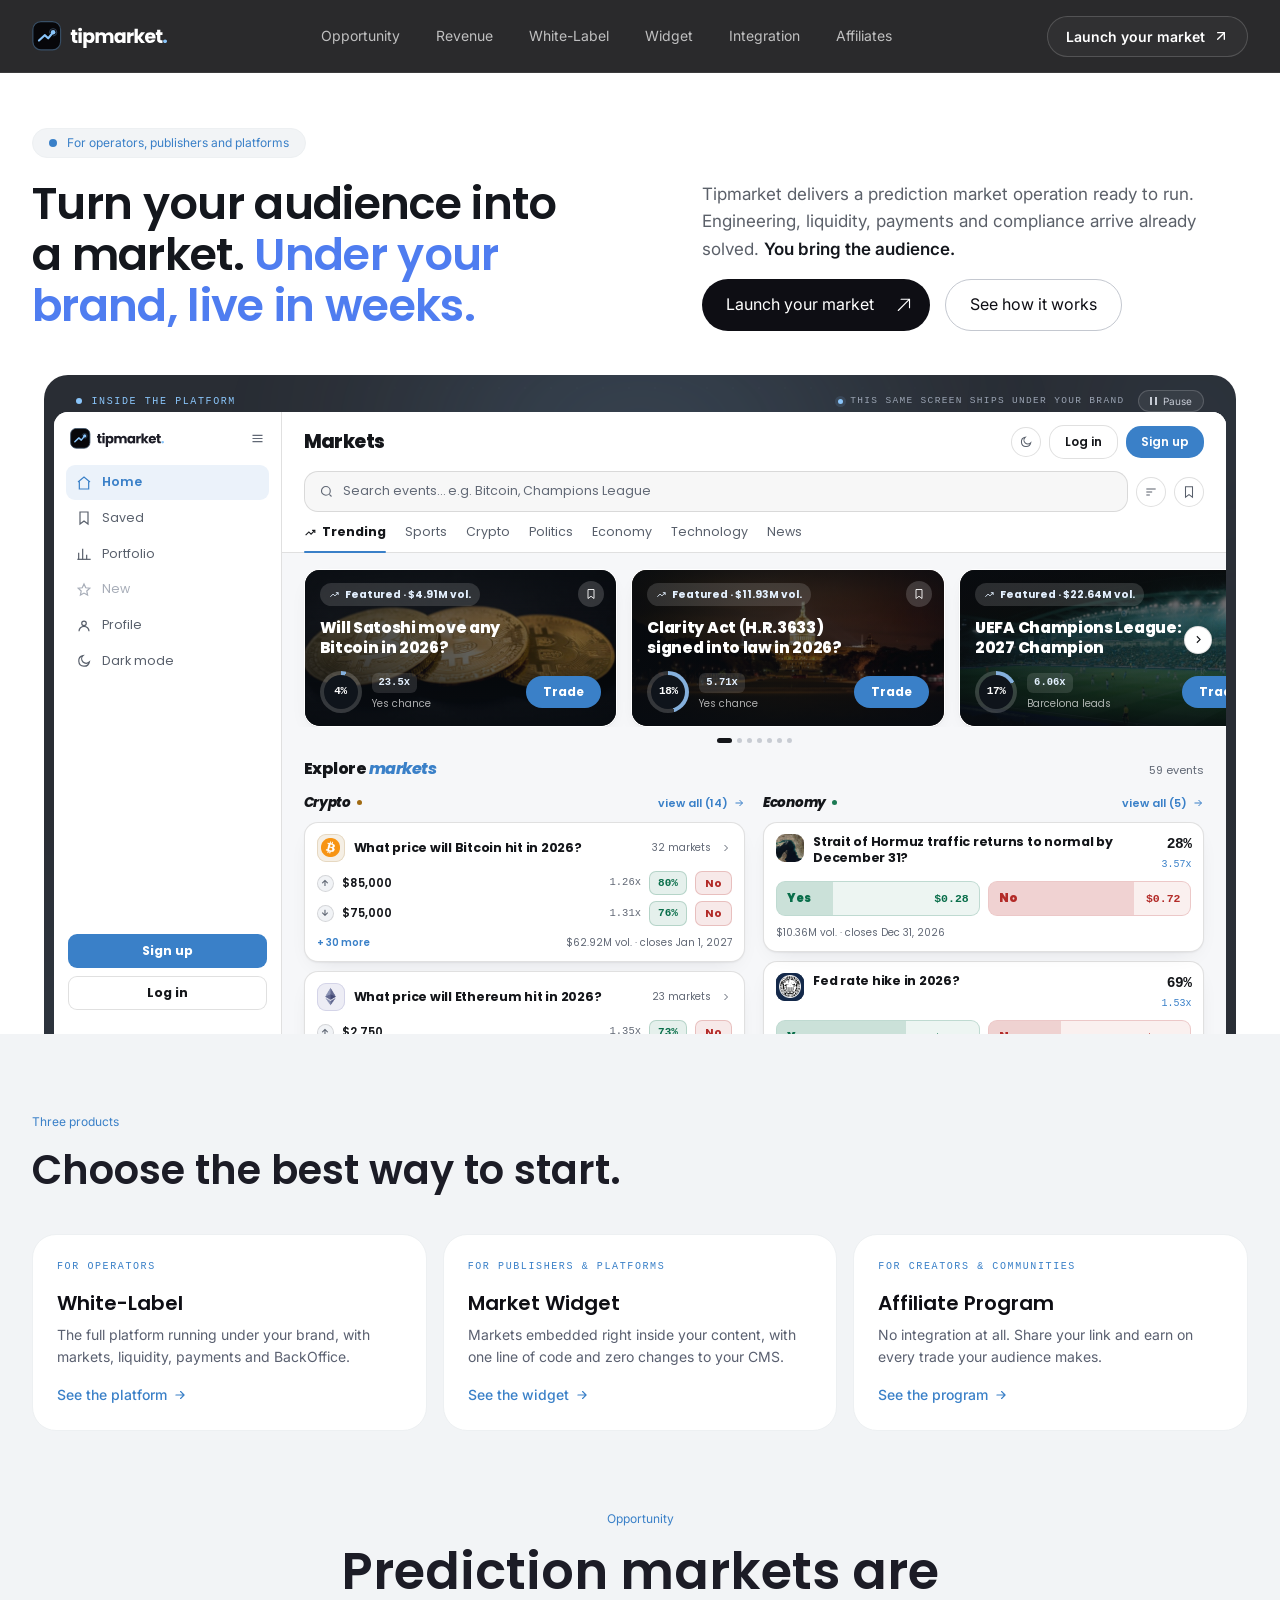
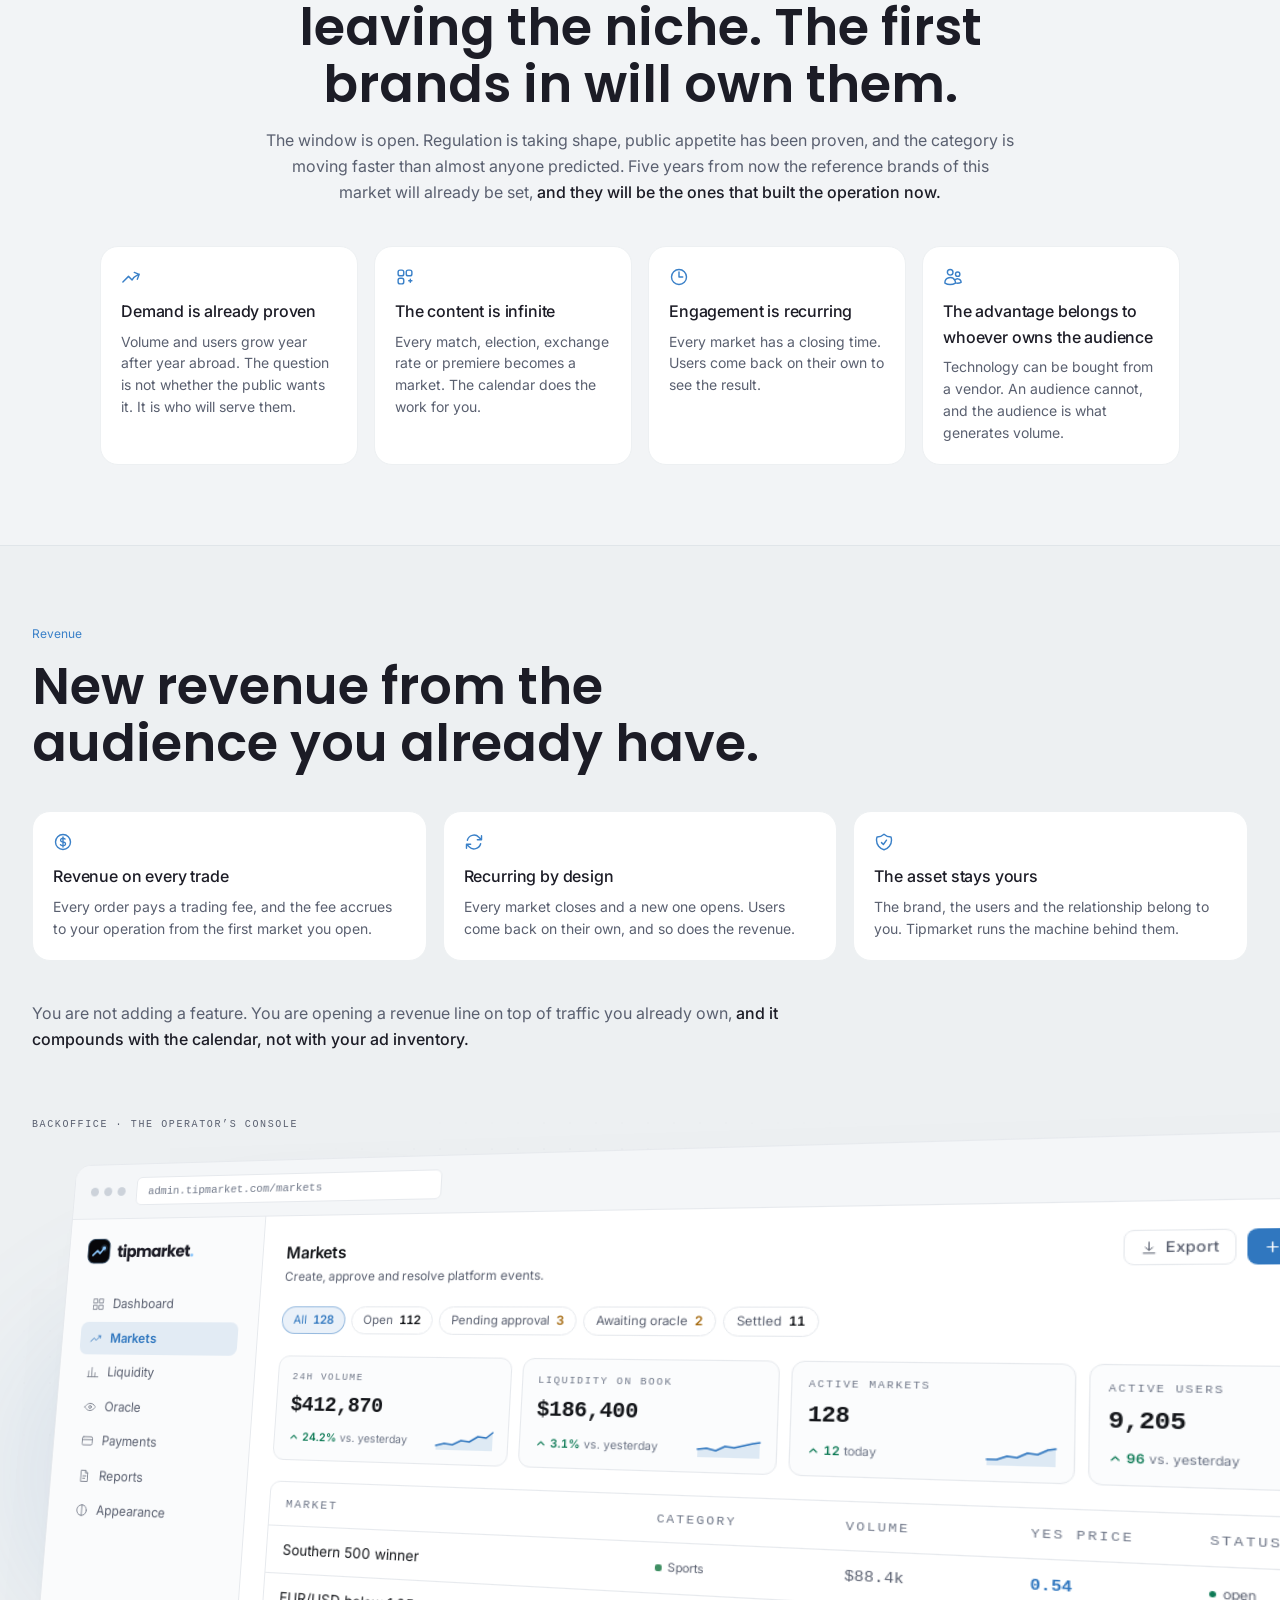
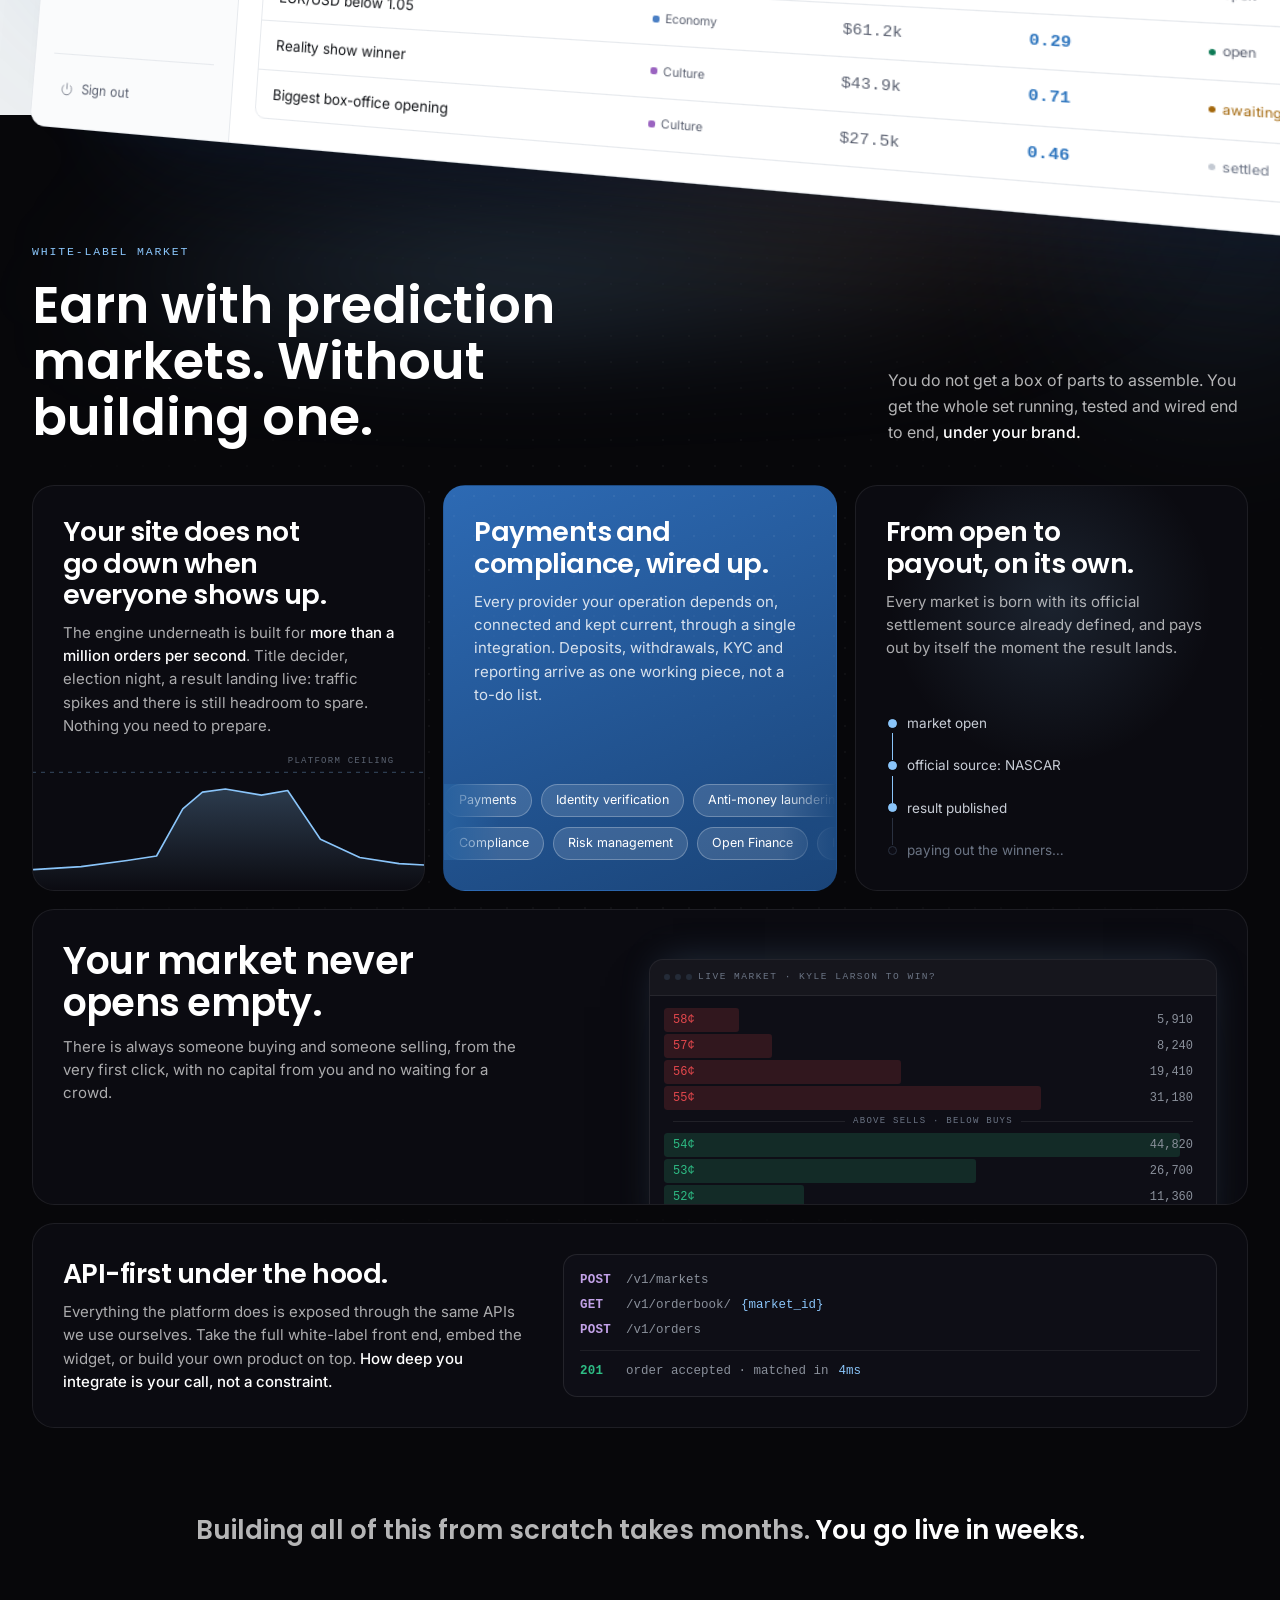
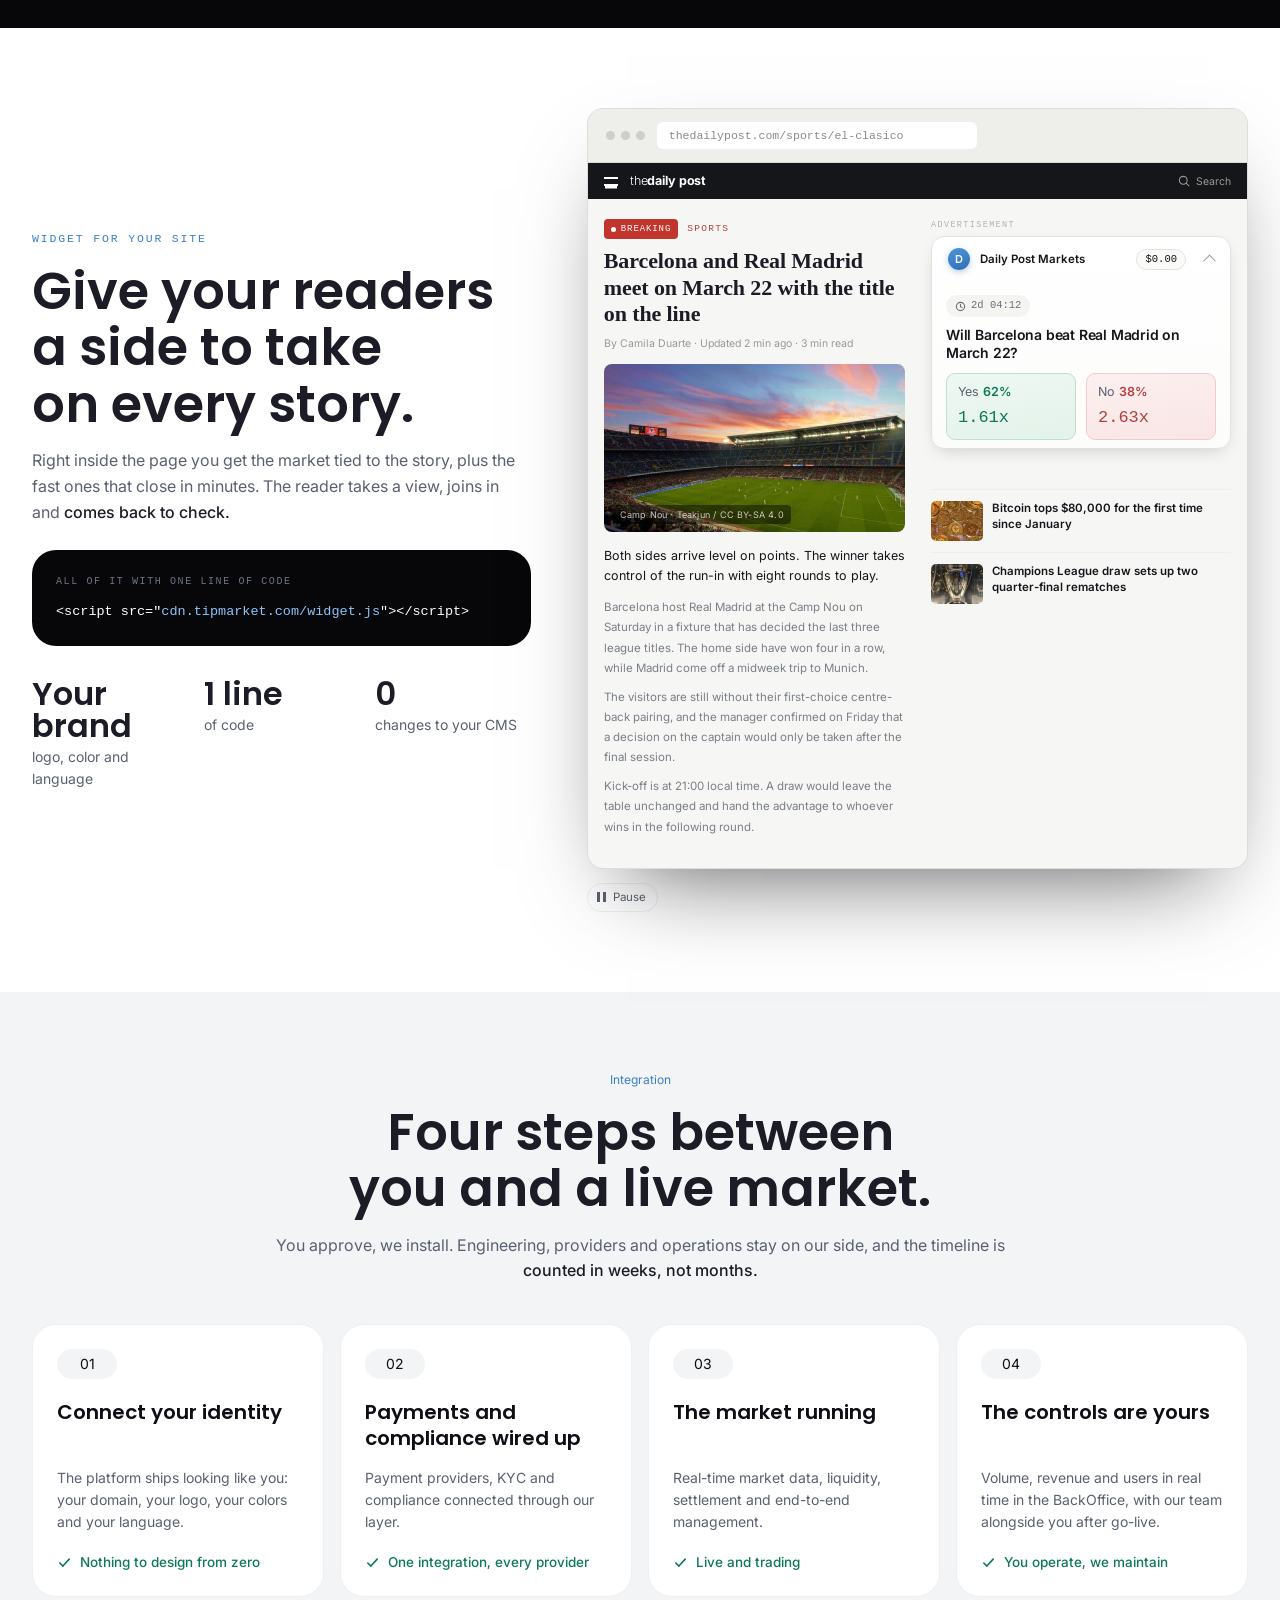
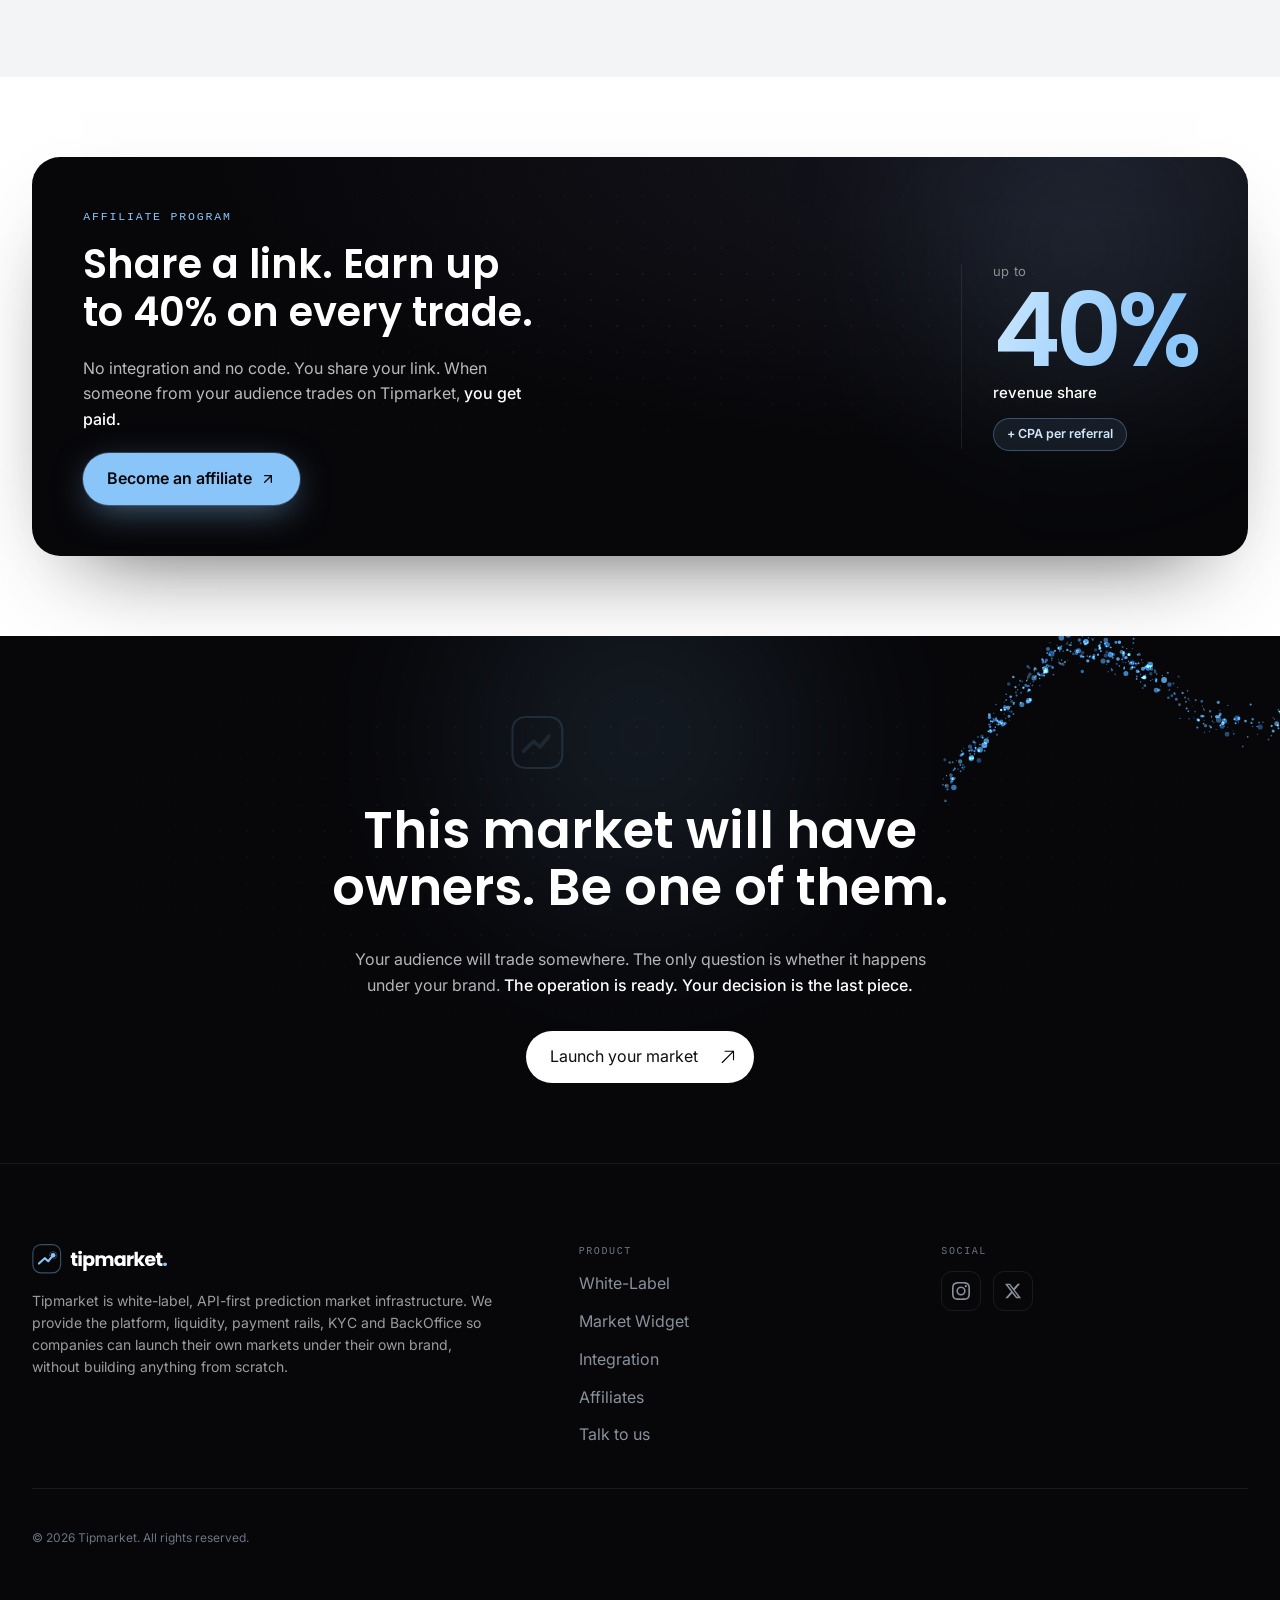
==== commit f13f3e0f: "Fix mobile KPI charts, tighten section spacing and revise copy" ====
--- a/index.html
+++ b/index.html
@@ -3,7 +3,7 @@
 <head>
 <meta charset="utf-8">
 <meta name="viewport" content="width=device-width, initial-scale=1.0">
-<title>Tipmarket — Turn your audience into a market, under your brand</title>
+<title>Tipmarket | Turn your audience into a market, under your brand</title>
 <meta name="description" content="Tipmarket is white-label, API-first prediction market infrastructure. Platform, liquidity, payments, KYC and BackOffice ready for you to launch your own markets under your brand.">
 <meta name="theme-color" content="#07070a">
 <link rel="icon" href="assets/logo-mark.svg" type="image/svg+xml">
@@ -137,8 +137,8 @@
     <div class="flex-1 flex flex-col gap-4">
       <p class="tm-hero-lede">
         Tipmarket delivers a prediction market operation ready to run.
-        Engineering, liquidity, payments and compliance arrive already solved —
-        <b>you bring the audience.</b>
+        Engineering, liquidity, payments and compliance arrive already solved.
+        <b>You bring the audience.</b>
       </p>
       <div class="flex flex-col md:flex-row gap-3 md:gap-[15px]">
         <a class="cta-btn flex items-center justify-center gap-3 bg-void text-white font-body text-[16px] leading-[1.62] pl-6 pr-2 h-[52px] rounded-full w-full md:w-auto" href="contact.html">
@@ -792,7 +792,7 @@
               <div class="tm-ev2-tl">
                 <h5>Timeline</h5>
                 <div><i></i><span><b>Market open</b><em>Trading enabled for everyone</em></span></div>
-                <div><i></i><span><b>Close</b><em>Dec 31, 2026 — last orders</em></span></div>
+                <div><i></i><span><b>Close</b><em>Dec 31, 2026: last orders</em></span></div>
                 <div><i></i><span><b>Resolution</b><em>Official result published by curation</em></span></div>
                 <div><i></i><span><b>Dispute window</b><em>24h to contest with a bond</em></span></div>
                 <div><i></i><span><b>Payout</b><em>Winning shares pay $1.00</em></span></div>
@@ -801,7 +801,7 @@
 
             <div class="tm-ev2-rail">
               <h5>Place an order</h5>
-              <p>Pick a side — you review before confirming.</p>
+              <p>Pick a side. You review before confirming.</p>
               <div class="tm-ev2-side is-yes" id="tm-app-ev2-yes">
                 <strong>Yes</strong>
                 <u><b>$10.00 → $35.71</b><em>est. if right</em></u>
@@ -1046,7 +1046,7 @@
               <b><span class="ds-dot"></span>Waiting for your transfer</b>
               <em>Credits automatically after 12 network confirmations.</em>
             </div>
-            <div class="tm-sheet-note tm-dep-foot">You can close this sheet — the deposit credits on its own.</div>
+            <div class="tm-sheet-note tm-dep-foot">You can close this sheet. The deposit credits on its own.</div>
           </div>
 
           <!-- ordem, a partir do trilho do evento -->
@@ -1190,7 +1190,7 @@
      da Quebra 2, que começa 120px abaixo, seria dar a ela um rival que
      ela não tem.
    ═══════════════════════════════════════════════════════════════════ -->
-<section id="products" class="tm-overlap bg-haze px-6 md:px-8 pb-[120px]" style="scroll-margin-top:88px;">
+<section id="products" class="tm-overlap bg-haze px-6 md:px-8 tm-section-bottom" style="scroll-margin-top:88px;">
 <div class="max-w-[1280px] mx-auto flex flex-col gap-10" data-reveal>
 
   <div class="max-w-[749px] flex flex-col gap-4">
@@ -1210,7 +1210,7 @@
       <span class="tm-mono tm-eyebrow text-signal" style="font-size:10px;">For operators</span>
       <div class="flex flex-col gap-2">
         <h3 class="font-display font-semibold text-void ds-h4">White-Label</h3>
-        <p class="font-body ds-regular-l text-slate">The full platform — markets, liquidity, payments and BackOffice — running under your brand.</p>
+        <p class="font-body ds-regular-l text-slate">The full platform running under your brand, with markets, liquidity, payments and BackOffice.</p>
       </div>
       <span class="font-body ds-bold-s text-signal mt-auto inline-flex items-center gap-1.5">
         See the platform
@@ -1260,7 +1260,7 @@
      mesma medida que a página já usa em toda troca de fundo, como entre
      a Quebra 4 e a 5.
    ═══════════════════════════════════════════════════════════════════ -->
-<section id="opportunity" class="bg-haze px-6 md:px-8 pb-[120px]" style="scroll-margin-top:88px;">
+<section id="opportunity" class="bg-haze px-6 md:px-8 tm-section-bottom" style="scroll-margin-top:88px;">
 <div class="max-w-[1280px] mx-auto flex flex-col gap-10" data-reveal>
 
   <div class="flex flex-col items-center gap-10">
@@ -1277,7 +1277,7 @@
       <p class="font-body ds-paragraph text-slate">
         The window is open. Regulation is taking shape, public appetite has been proven, and the category
         is moving faster than almost anyone predicted. Five years from now the reference brands
-        of this market will already be set —
+        of this market will already be set,
         <span class="text-ink font-medium">and they will be the ones that built the operation now.</span>
       </p>
     </div>
@@ -1292,7 +1292,7 @@
           <svg class="w-5 h-5 text-signal" fill="none" stroke="currentColor" stroke-width="1.7" stroke-linecap="round" stroke-linejoin="round" viewBox="0 0 24 24" aria-hidden="true"><path d="M2.25 18 9 11.25l4.306 4.306a11.95 11.95 0 0 1 5.814-5.518l2.74-1.22m0 0-5.94-2.28m5.94 2.28-2.28 5.941"/></svg>
           <div class="flex flex-col gap-1.5">
             <p class="font-body ds-bold-m text-ink" style="letter-spacing:-.01em;">Demand is already proven</p>
-            <p class="font-body ds-regular-l text-slate">Volume and users grow year after year abroad. The question is not whether the public wants it — it is who will serve them.</p>
+            <p class="font-body ds-regular-l text-slate">Volume and users grow year after year abroad. The question is not whether the public wants it. It is who will serve them.</p>
           </div>
         </div>
         <div class="tm-proof ds-lift">
@@ -1313,7 +1313,7 @@
           <svg class="w-5 h-5 text-signal" fill="none" stroke="currentColor" stroke-width="1.7" stroke-linecap="round" stroke-linejoin="round" viewBox="0 0 24 24" aria-hidden="true"><path d="M15 19.128a9.38 9.38 0 0 0 2.625.372 9.337 9.337 0 0 0 4.121-.952 4.125 4.125 0 0 0-7.533-2.493M15 19.128v-.003c0-1.113-.285-2.16-.786-3.07M15 19.128v.106A12.318 12.318 0 0 1 8.624 21c-2.331 0-4.512-.645-6.374-1.766l-.001-.109a6.375 6.375 0 0 1 11.964-3.07M12 6.375a3.375 3.375 0 1 1-6.75 0 3.375 3.375 0 0 1 6.75 0Zm8.25 2.25a2.625 2.625 0 1 1-5.25 0 2.625 2.625 0 0 1 5.25 0Z"/></svg>
           <div class="flex flex-col gap-1.5">
             <p class="font-body ds-bold-m text-ink" style="letter-spacing:-.01em;">The advantage belongs to whoever owns the audience</p>
-            <p class="font-body ds-regular-l text-slate">Technology can be bought from a vendor. An audience cannot — and the audience is what generates volume.</p>
+            <p class="font-body ds-regular-l text-slate">Technology can be bought from a vendor. An audience cannot, and the audience is what generates volume.</p>
           </div>
         </div>
       </div>
@@ -1343,7 +1343,7 @@
      recebê-lo (.tm-under). Quem herdou o corte do herói foi a Quebra
      1.5; este vazamento continua sendo desta.
    ═══════════════════════════════════════════════════════════════════ -->
-<section id="revenue" class="tm-bo-over tm-band px-6 md:px-8 pt-[120px] pb-0" style="scroll-margin-top:88px;">
+<section id="revenue" class="tm-bo-over tm-band px-6 md:px-8 tm-section-top pb-0" style="scroll-margin-top:88px;">
 <div class="max-w-[1280px] mx-auto flex flex-col gap-10" data-reveal>
 
   <!-- Só rótulo e título aqui. A lede desceu para depois dos tiles, e a
@@ -1373,14 +1373,14 @@
       <svg class="w-5 h-5 text-signal" fill="none" stroke="currentColor" stroke-width="1.7" stroke-linecap="round" stroke-linejoin="round" viewBox="0 0 24 24" aria-hidden="true"><path d="M12 6v12m-3-2.818.879.659c1.171.879 3.07.879 4.242 0 1.172-.879 1.172-2.303 0-3.182C13.536 12.219 12.768 12 12 12c-.725 0-1.45-.22-2.003-.659-1.106-.879-1.106-2.303 0-3.182s2.9-.879 4.006 0l.415.33M21 12a9 9 0 1 1-18 0 9 9 0 0 1 18 0Z"/></svg>
       <div class="flex flex-col gap-1.5">
         <p class="font-body ds-bold-m text-ink" style="letter-spacing:-.01em;">Revenue on every trade</p>
-        <p class="font-body ds-regular-l text-slate">Every order pays a trading fee — and the fee accrues to your operation from the first market you open.</p>
+        <p class="font-body ds-regular-l text-slate">Every order pays a trading fee, and the fee accrues to your operation from the first market you open.</p>
       </div>
     </div>
     <div class="tm-proof ds-lift">
       <svg class="w-5 h-5 text-signal" fill="none" stroke="currentColor" stroke-width="1.7" stroke-linecap="round" stroke-linejoin="round" viewBox="0 0 24 24" aria-hidden="true"><path d="M16.023 9.348h4.992V4.356m0 4.992-3.181-3.183a8.25 8.25 0 0 0-13.803 3.7M2.985 19.644v-4.992m0 0h4.992m-4.993 0 3.181 3.183a8.25 8.25 0 0 0 13.803-3.7"/></svg>
       <div class="flex flex-col gap-1.5">
         <p class="font-body ds-bold-m text-ink" style="letter-spacing:-.01em;">Recurring by design</p>
-        <p class="font-body ds-regular-l text-slate">Every market closes and a new one opens. Users come back on their own — and so does the revenue.</p>
+        <p class="font-body ds-regular-l text-slate">Every market closes and a new one opens. Users come back on their own, and so does the revenue.</p>
       </div>
     </div>
     <div class="tm-proof ds-lift">
@@ -1418,7 +1418,7 @@
        aparecessem duas vezes na mesma rolagem. -->
   <p class="font-body ds-paragraph text-slate max-w-[760px]">
     You are not adding a feature. You are opening a revenue line on top of traffic you
-    already own — <span class="text-ink font-medium">and it compounds with the calendar,
+    already own, <span class="text-ink font-medium">and it compounds with the calendar,
     not with your ad inventory.</span>
   </p>
 
@@ -1603,7 +1603,7 @@
 <!-- ═══════════════════════════════════════════════════════════════════
      QUEBRA 3 · PRODUTO 01 — WHITE-LABEL
    ═══════════════════════════════════════════════════════════════════ -->
-<section id="b2b" class="tm-under overflow-hidden px-6 md:px-8 pb-[120px]" style="background:#07070a;scroll-margin-top:88px;">
+<section id="b2b" class="tm-under overflow-hidden px-6 md:px-8 tm-section-bottom" style="background:#07070a;scroll-margin-top:88px;">
 <div class="v2-aurora" aria-hidden="true" style="right:-260px;top:-200px;width:640px;height:640px;opacity:.4;"></div>
 <div class="v2-grid-bg" aria-hidden="true"></div>
 
@@ -1621,7 +1621,7 @@
     </div>
     <p class="font-body ds-paragraph max-w-[360px]" style="color:rgba(255,255,255,.7);">
       You do not get a box of parts to assemble. You get the whole set
-      running, tested and wired end to end — <span class="text-white font-medium">under your brand.</span>
+      running, tested and wired end to end, <span class="text-white font-medium">under your brand.</span>
     </p>
   </div>
 
@@ -1650,7 +1650,7 @@
         </h3>
         <p class="font-body ds-paragraph tm-bx-lead">
           There is always someone buying and someone selling, from the very
-          first click — with no capital from you and no waiting for a crowd.
+          first click, with no capital from you and no waiting for a crowd.
         </p>
       </div>
 
@@ -1687,7 +1687,7 @@
         </h3>
         <p class="font-body ds-paragraph tm-bx-lead">
           Every provider your operation depends on, connected and kept
-          current — through a single integration. Deposits, withdrawals, KYC
+          current, through a single integration. Deposits, withdrawals, KYC
           and reporting arrive as one working piece, not a to-do list.
         </p>
       </div>
@@ -1772,7 +1772,7 @@
         <p class="font-body ds-paragraph tm-bx-lead">
           Everything the platform does is exposed through the same APIs we use
           ourselves. Take the full white-label front end, embed the widget, or build
-          your own product on top — <span class="text-white font-medium">how deep you
+          your own product on top. <span class="text-white font-medium">How deep you
           integrate is your call, not a constraint.</span>
         </p>
       </div>
@@ -1803,14 +1803,14 @@
 <!-- ═══════════════════════════════════════════════════════════════════
      QUEBRA 4 · PRODUTO 02 — WIDGET DE MERCADO
    ═══════════════════════════════════════════════════════════════════ -->
-<section id="widget" class="bg-white px-6 md:px-8 pt-[120px] pb-[120px]" style="scroll-margin-top:88px;">
+<section id="widget" class="bg-white px-6 md:px-8 tm-section-top tm-section-bottom" style="scroll-margin-top:88px;">
 <div class="max-w-[1280px] mx-auto grid grid-cols-1 lg:grid-cols-[.86fr_1.14fr] gap-12 lg:gap-[56px] items-center" data-reveal>
 
   <div class="flex flex-col gap-6 min-w-0">
     <div class="flex flex-col gap-4">
       <p class="tm-mono tm-eyebrow text-signal">Widget for your site</p>
       <h2 class="font-display font-semibold text-ink ds-h2" style="text-wrap:balance;">
-        Give your readers a side to take — on every story.
+        Give your readers a side to take on every story.
       </h2>
       <p class="font-body ds-paragraph text-slate">
         Right inside the page you get the market tied to the story, plus the fast ones
@@ -1972,7 +1972,7 @@
 
           <div class="tm-w-screen" data-screen="fund">
             <p class="tm-w-t">Insufficient balance</p>
-            <p class="tm-w-s">Make a deposit to buy. Just once — after that it is pick a side and go.</p>
+            <p class="tm-w-s">Make a deposit to buy. Just once. After that it is pick a side and go.</p>
             <button type="button" class="tm-w-btn is-buy" id="tm-w-deposit" tabindex="-1">Make a deposit</button>
             <span class="tm-w-back">Back</span>
           </div>
@@ -2083,7 +2083,7 @@
      encanamento liga, o mercado roda, o controle fica na sua mão. Dois
      cartões anunciando "está no ar" — como já aconteceu entre o 03 e o
      04 — desperdiçam um dos dois.                                  -->
-<section id="integration" class="bg-haze px-6 md:px-8 pt-[120px] pb-[120px]" style="scroll-margin-top:88px;">
+<section id="integration" class="bg-haze px-6 md:px-8 tm-section-top tm-section-bottom" style="scroll-margin-top:88px;">
 <div class="max-w-[1280px] mx-auto flex flex-col items-center gap-10" data-reveal>
 
   <div class="max-w-[749px] text-center flex flex-col gap-4">
@@ -2092,7 +2092,7 @@
       Four steps between you and a live market.
     </h2>
     <p class="font-body ds-paragraph text-slate">
-      You approve, we install. Engineering, providers and operations stay on our side —
+      You approve, we install. Engineering, providers and operations stay on our side,
       and the timeline is <span class="text-ink font-medium">counted in weeks, not months.</span>
     </p>
   </div>
@@ -2145,7 +2145,7 @@
       <span class="tm-step-num font-body">04</span>
       <div class="flex flex-col gap-4">
         <h3 class="font-display font-semibold text-void ds-h4">The controls are yours</h3>
-        <p class="font-body ds-regular-l text-slate">Volume, revenue and users in real time in the BackOffice — and our team alongside you after go-live.</p>
+        <p class="font-body ds-regular-l text-slate">Volume, revenue and users in real time in the BackOffice, with our team alongside you after go-live.</p>
       </div>
       <span class="tm-tick font-body mt-auto">
         <svg viewBox="0 0 24 24" fill="none" stroke="currentColor" stroke-width="2.6" stroke-linecap="round" stroke-linejoin="round" aria-hidden="true"><path d="M4.5 12.8 9.4 17.7 19.5 6.6"/></svg>
@@ -2178,7 +2178,7 @@
 
      O número vem antes da explicação de propósito. Afiliado não lê
      seção, varre atrás de percentual; quem quiser o resto lê depois. -->
-<section id="affiliates" class="bg-white px-6 md:px-8 pt-[120px] pb-[120px]" style="scroll-margin-top:88px;">
+<section id="affiliates" class="bg-white px-6 md:px-8 tm-section-top tm-section-bottom" style="scroll-margin-top:88px;">
 <div class="max-w-[1280px] mx-auto" data-reveal>
 
   <div class="tm-aff">
@@ -2209,7 +2209,7 @@
 
       <div class="tm-aff-tail">
         <p class="font-body ds-paragraph" style="color:rgba(255,255,255,.72);max-width:46ch;">
-          No integration and no code. You share your link — when someone from your
+          No integration and no code. You share your link. When someone from your
           audience trades on Tipmarket, <span class="text-white font-medium">you get paid.</span>
         </p>
         <!-- o link já chega com "Programa de afiliados" marcado no
@@ -2255,7 +2255,7 @@
      página seguinte, e uma quinta linha aqui só dilui um bloco que
      funciona com quatro.
    ═══════════════════════════════════════════════════════════════════ -->
-<section id="contact" class="relative overflow-hidden px-6 md:px-8 pt-[140px] pb-[140px]" style="background:#07070a;scroll-margin-top:88px;">
+<section id="contact" class="relative overflow-hidden px-6 md:px-8 tm-section-top tm-section-bottom" style="background:#07070a;scroll-margin-top:88px;">
 <div class="v2-aurora" aria-hidden="true" style="left:50%;margin-left:-360px;top:-260px;width:720px;height:720px;opacity:.5;"></div>
 <div class="v2-grid-bg" aria-hidden="true"></div>
 
@@ -2292,7 +2292,7 @@
 
   <p class="font-body ds-paragraph max-w-[600px]" style="color:rgba(255,255,255,.7);">
     Your audience will trade somewhere. The only question is whether it happens under your brand.
-    <span class="text-white font-medium">The operation is ready — your decision is the last piece.</span>
+    <span class="text-white font-medium">The operation is ready. Your decision is the last piece.</span>
   </p>
 
   <a class="cta-btn cta-btn-light flex items-center justify-center gap-3 bg-white text-void font-body text-[16px] leading-[1.62] pl-6 pr-2 h-[52px] rounded-full whitespace-nowrap" href="contact.html">
--- a/assets/site.css
+++ b/assets/site.css
@@ -36,6 +36,13 @@
   --yes:     #2ebd85;
   --no:      #e5484d;
   --border:  #ffffff14;
+  --section-space: 80px;
+}
+
+.tm-section-top { padding-top:var(--section-space) }
+.tm-section-bottom { padding-bottom:var(--section-space) }
+@media (max-width:639px) {
+  :root { --section-space:48px }
 }
 
 /* ── LAYER E · typography ─────────────────────────────────────────── */
@@ -246,9 +253,8 @@
   overflow:hidden;
   border-radius:14px 14px 0 0;
 }
-/* Quebra 2 climbs over the bottom of the screen. Its top padding carries
-   the overlap so the copy inside keeps its original 120px of air. */
-.tm-overlap { position:relative; z-index:3; margin-top:-84px; padding-top:120px }
+/* Products overlaps the screen while keeping the shared section spacing. */
+.tm-overlap { position:relative; z-index:3; margin-top:-84px; padding-top:var(--section-space) }
 .tm-banner-head {
   display:flex; align-items:center; justify-content:space-between; gap:16px;
   padding:15px 22px 0;
@@ -608,7 +614,7 @@
 @media (max-width:1023px) {
   /* the sidebar collapses to the icon rail the app itself uses */
   .tm-screen  { --tm-crop:clamp(640px,80vw,704px) }
-  .tm-overlap { margin-top:-76px; padding-top:120px }
+  .tm-overlap { margin-top:-76px; padding-top:var(--section-space) }
   .tm-side { width:50px; padding:14px 7px }
   .tm-side-brand { justify-content:center }
   /* a lockup inteira não cabe em 50px; recortada pela esquerda ela vira
@@ -652,7 +658,7 @@
   .tm-stage   { margin-top:30px; padding:0 12px }
   .tm-bezel   { padding:0 7px; border-radius:20px 20px 0 0 }
   .tm-screen  { --tm-crop:clamp(568px,152vw,640px); border-radius:12px 12px 0 0 }
-  .tm-overlap { margin-top:-62px; padding-top:104px }
+  .tm-overlap { margin-top:-62px; padding-top:var(--section-space) }
 
   .tm-surface { font-size:12px }
   .tm-side { display:none }
@@ -1792,7 +1798,7 @@
 .tm-bo-kpi-l { font-size:9.5px; letter-spacing:.16em; text-transform:uppercase; color:var(--bo-faint) }
 .tm-bo-kpi-v { font-size:20px; font-weight:600; letter-spacing:-.02em; color:var(--bo-text);
                font-variant-numeric:tabular-nums; line-height:1 }
-.tm-bo-kpi-f { display:flex; align-items:flex-end; justify-content:space-between; gap:8px }
+.tm-bo-kpi-f { display:flex; flex-wrap:wrap; align-items:flex-end; justify-content:space-between; gap:8px; margin-top:auto }
 .tm-bo-delta { display:inline-flex; align-items:center; gap:3px; font-size:10.5px;
                font-weight:600; font-variant-numeric:tabular-nums; white-space:nowrap }
 .tm-bo-delta svg     { width:11px; height:11px }
@@ -1800,7 +1806,7 @@
 .tm-bo-delta.is-up   { color:var(--bo-up) }
 .tm-bo-delta.is-down { color:var(--bo-down) }
 
-.tm-spark    { width:54px; height:20px; flex-shrink:0 }
+.tm-spark    { display:block; width:54px; height:20px; flex-shrink:0; margin-left:auto; overflow:visible }
 .tm-spark path           { fill:none; stroke:var(--brand); stroke-width:1.5;
                            stroke-linecap:round; stroke-linejoin:round }
 .tm-spark .tm-spark-fill { stroke:none; fill:color-mix(in srgb, var(--brand) 14%, transparent) }
@@ -1882,16 +1888,20 @@
   .tm-bo-status  { white-space:normal; line-height:1.25 }
 
   .tm-bo-kpi   { padding:11px 12px }
+  .tm-bo-kpi-l { min-height:3em }
   .tm-bo-kpi-v { font-size:18px }
+  .tm-bo-kpi-f { flex-direction:column; align-items:stretch }
+  .tm-bo-delta { flex-wrap:wrap }
+  .tm-bo-delta i { flex-basis:100% }
+  .tm-spark { align-self:flex-end }
   .tm-bo-head  { gap:10px }
 }
 
 /* A seção de baixo abre o topo para o painel pousar nela. Sem isso o
    "Produto 01" nasceria debaixo da moldura.                        */
-.tm-under { position:relative; padding-top:168px }
+.tm-under { position:relative; padding-top:calc(var(--section-space) + 48px) }
 /* Abaixo de 1024px nada atravessa, então o topo volta ao normal. */
-@media (max-width:1023px) { .tm-under { padding-top:120px } }
-@media (max-width:639px)  { .tm-under { padding-top:104px } }
+@media (max-width:1023px) { .tm-under { padding-top:var(--section-space) } }
 
 /* ── e a seção de cima precisa estar acima ─────────────────────
    Abrir o topo da Quebra 3 não basta: ela é .tm-under, ou seja
@@ -2003,7 +2013,7 @@
      retangulo branco plantado no preto só parece erro de margem. A
      margem positiva devolve o rodapé que a seção abriu mão (pb-0) para
      o desktop poder transbordar. */
-  .tm-bo-stage { perspective:none; padding-bottom:0; margin-bottom:96px }
+  .tm-bo-stage { perspective:none; padding-bottom:0; margin-bottom:var(--section-space) }
   .tm-bo-tilt  { transform:none;
                  box-shadow:0 30px 60px -38px rgba(20,32,54,.34) }
   .tm-bo-stage.is-armed .tm-bo-tilt { transform:translateY(20px); opacity:0 }
